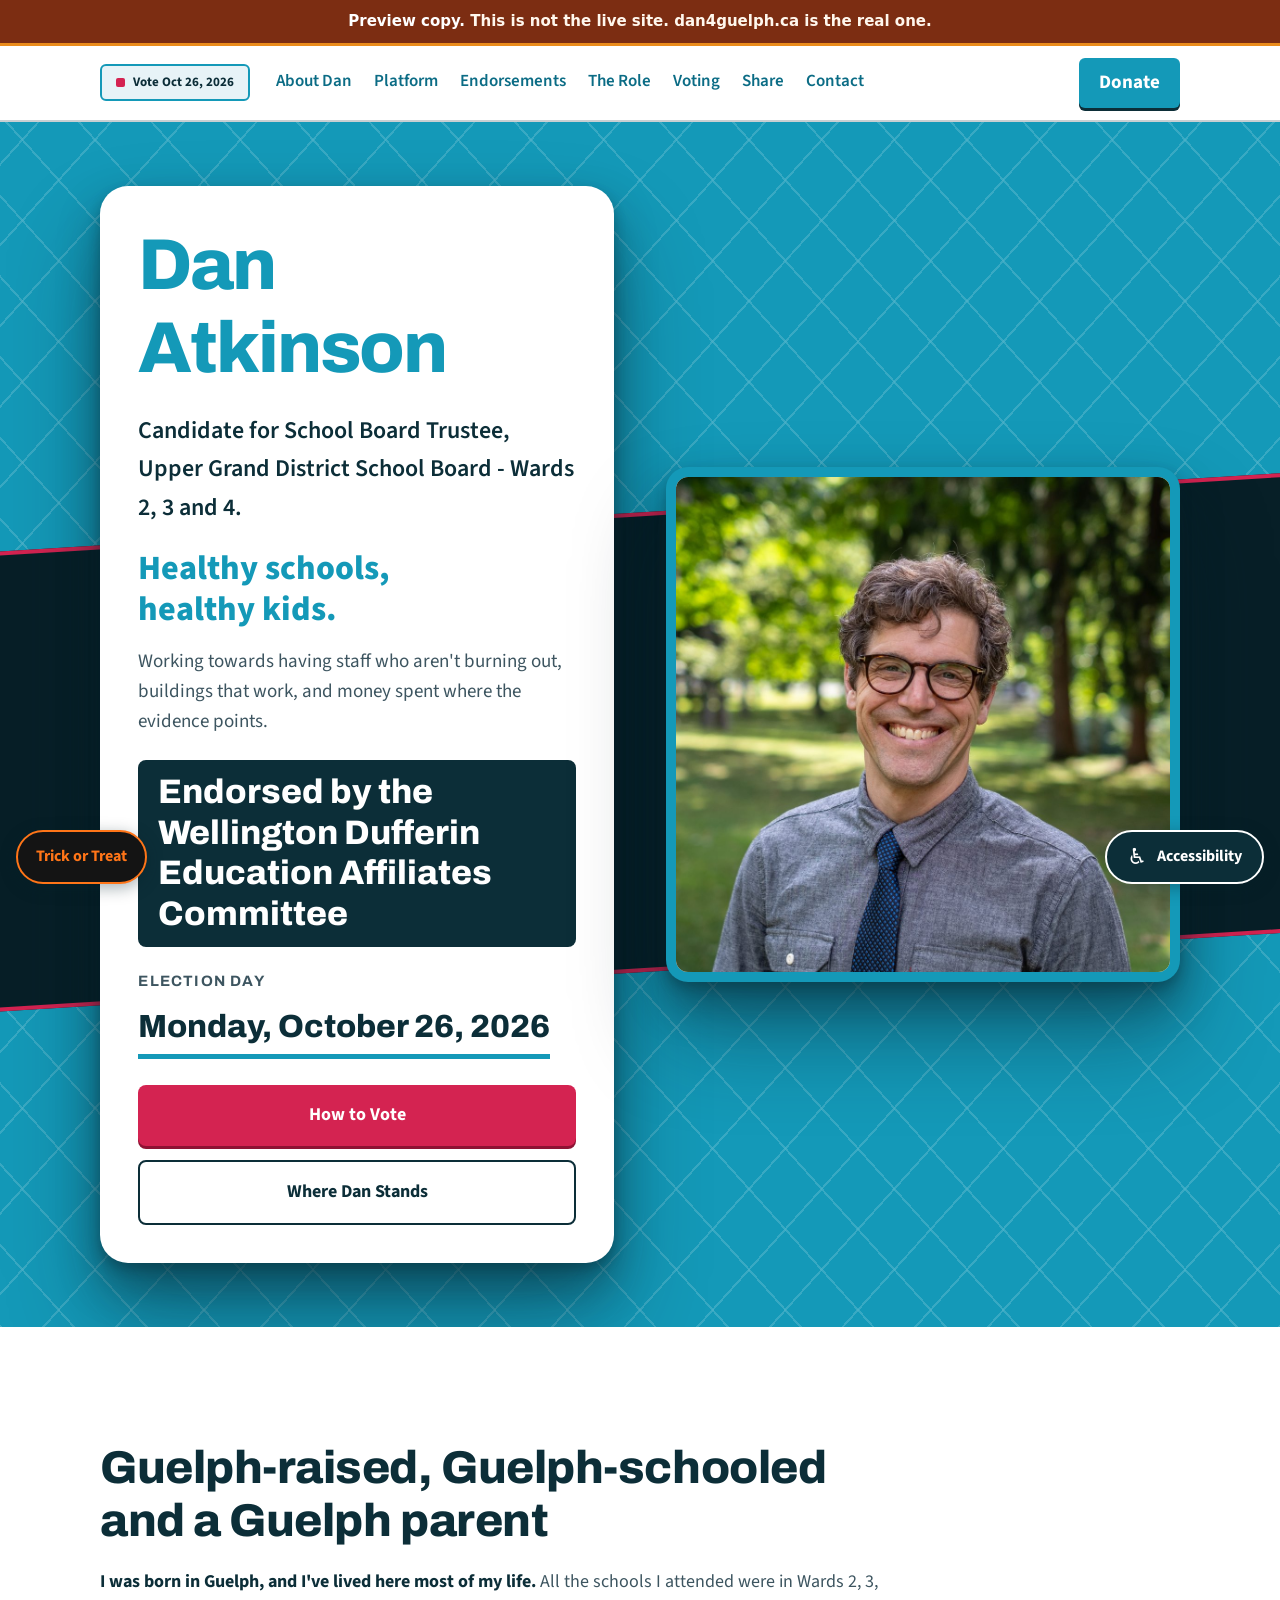
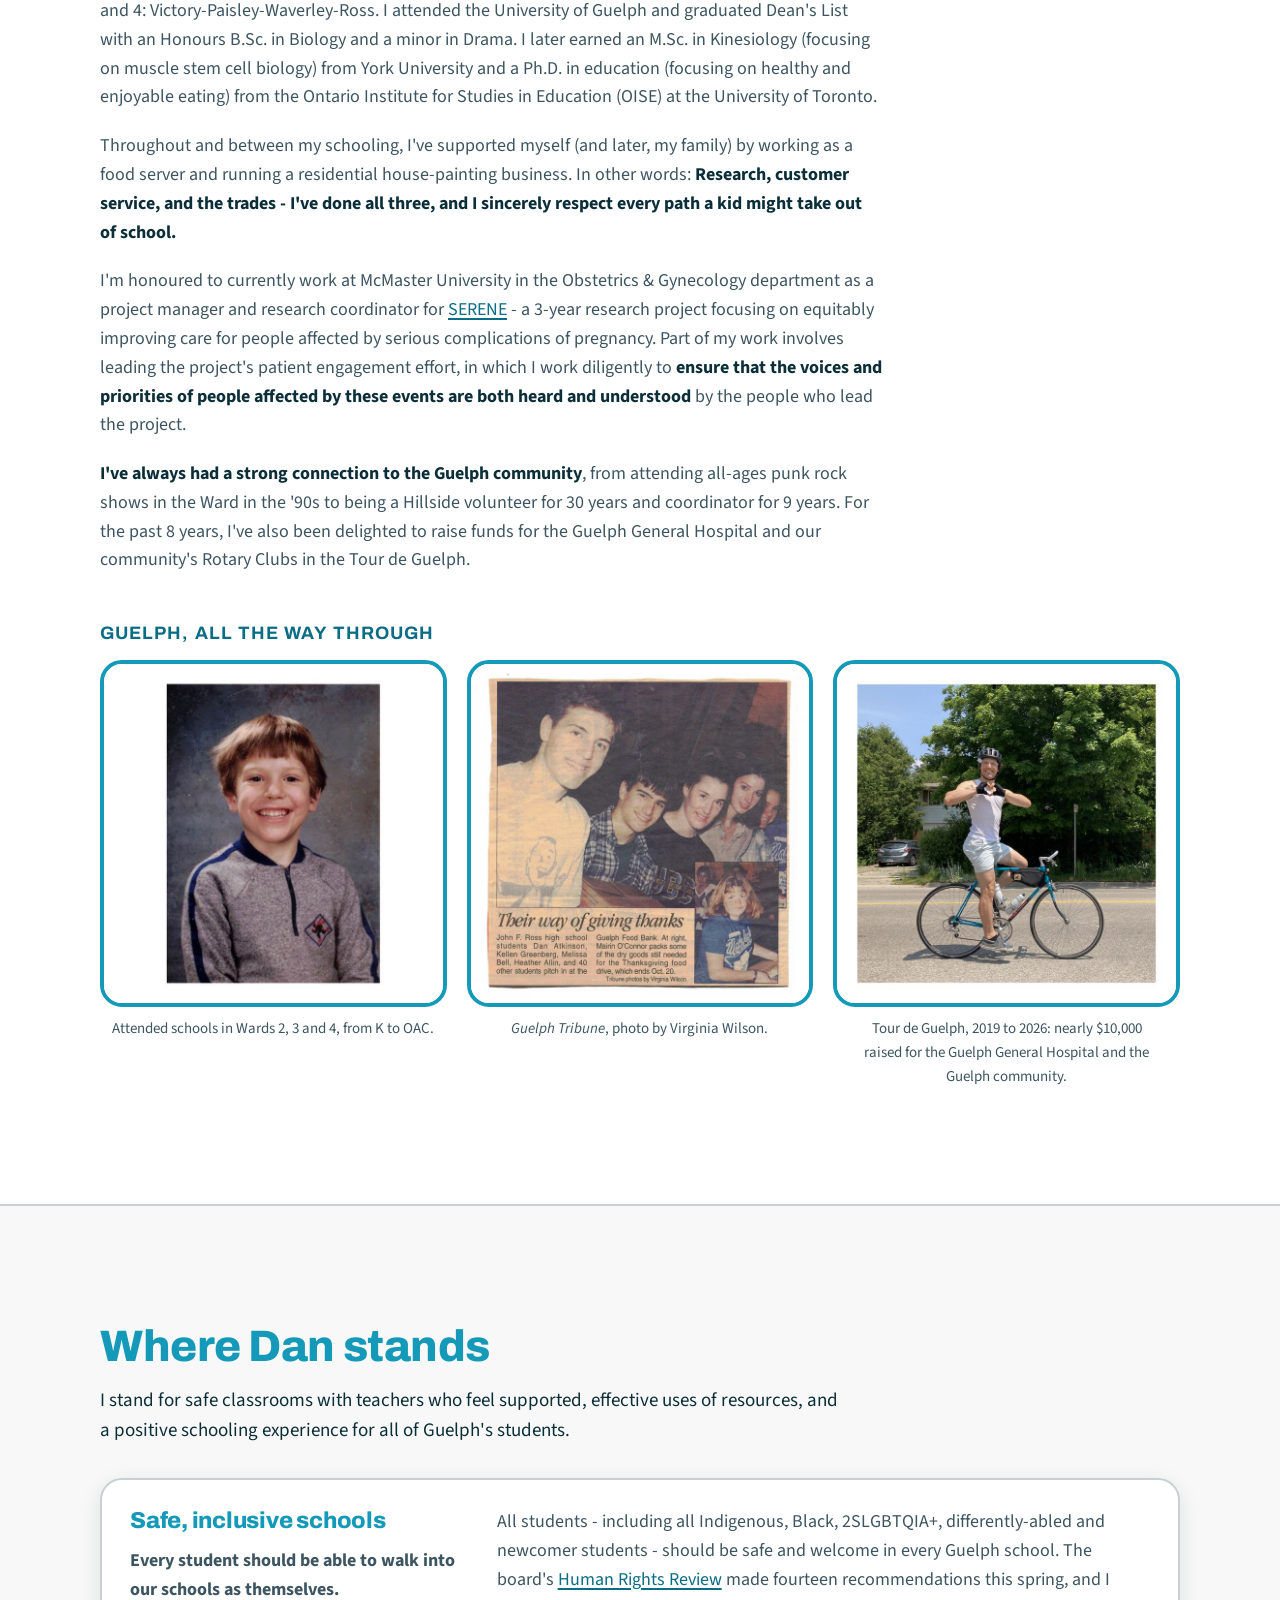
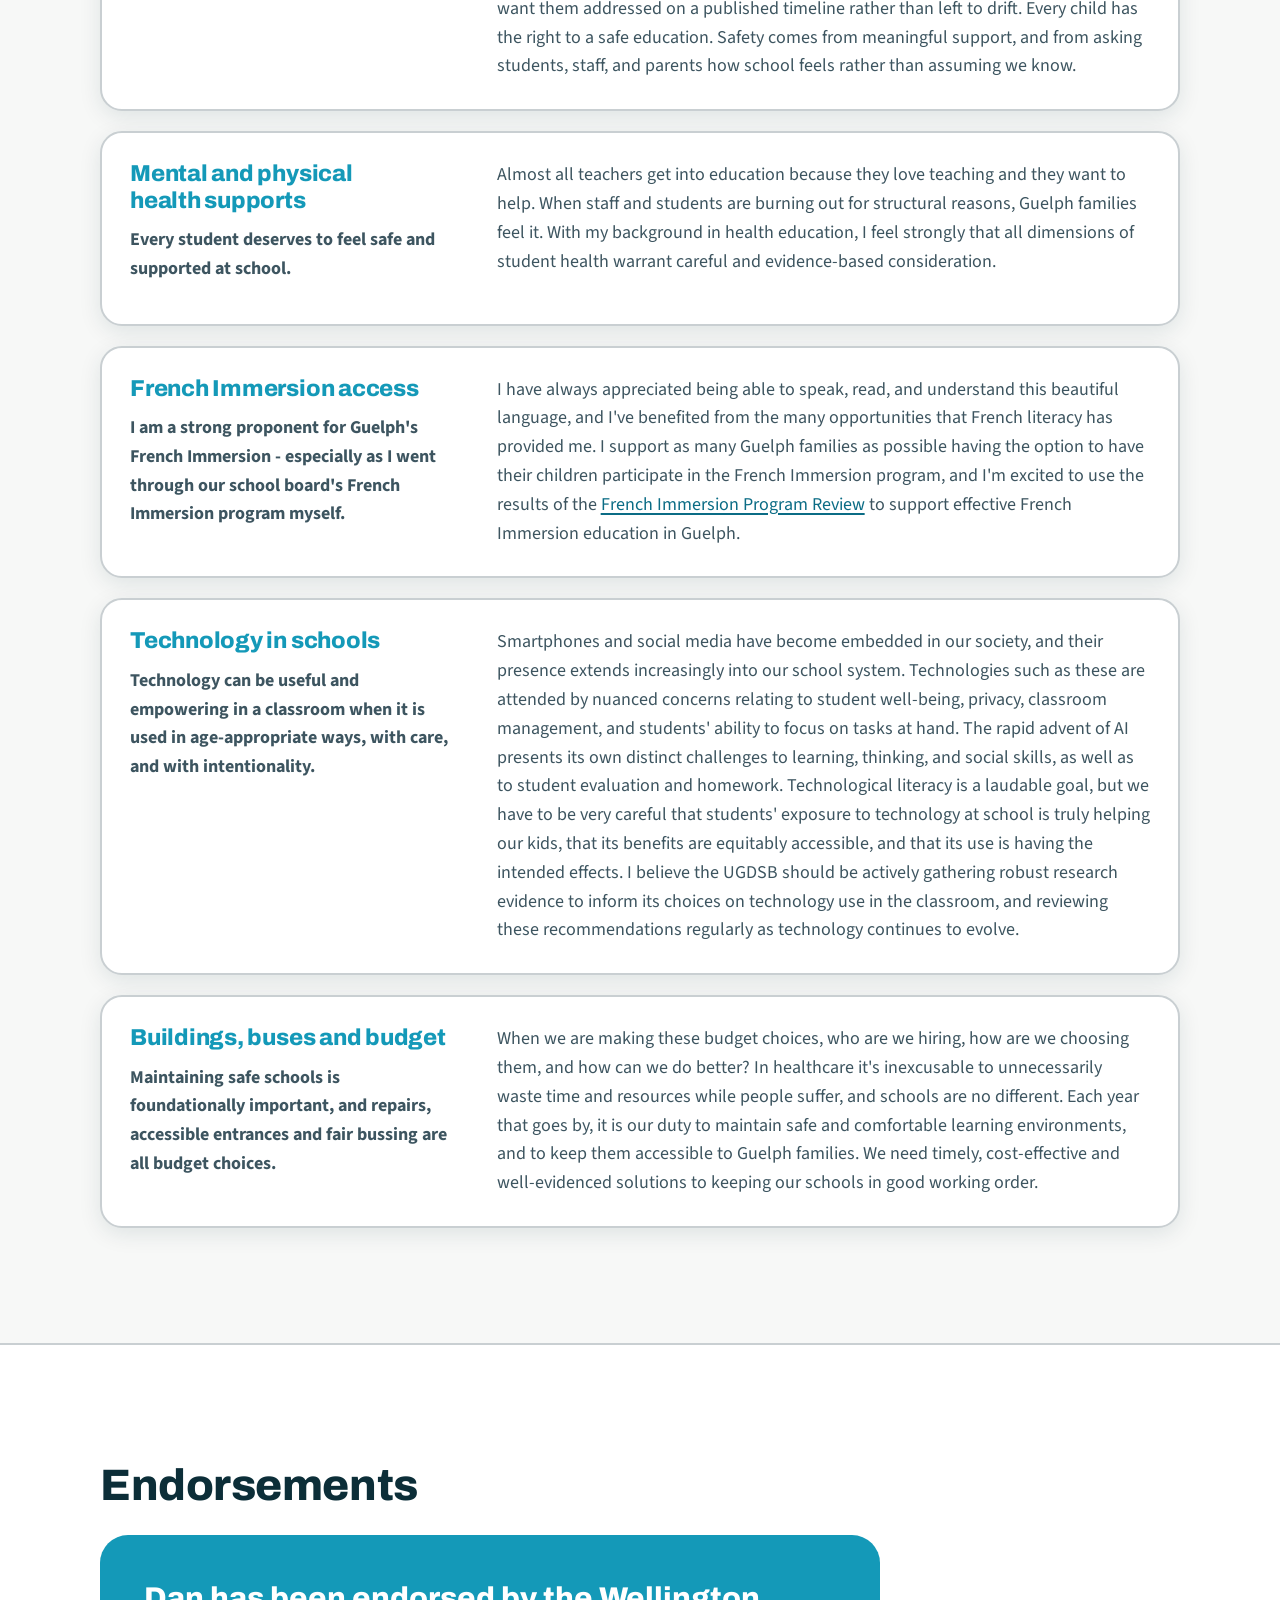
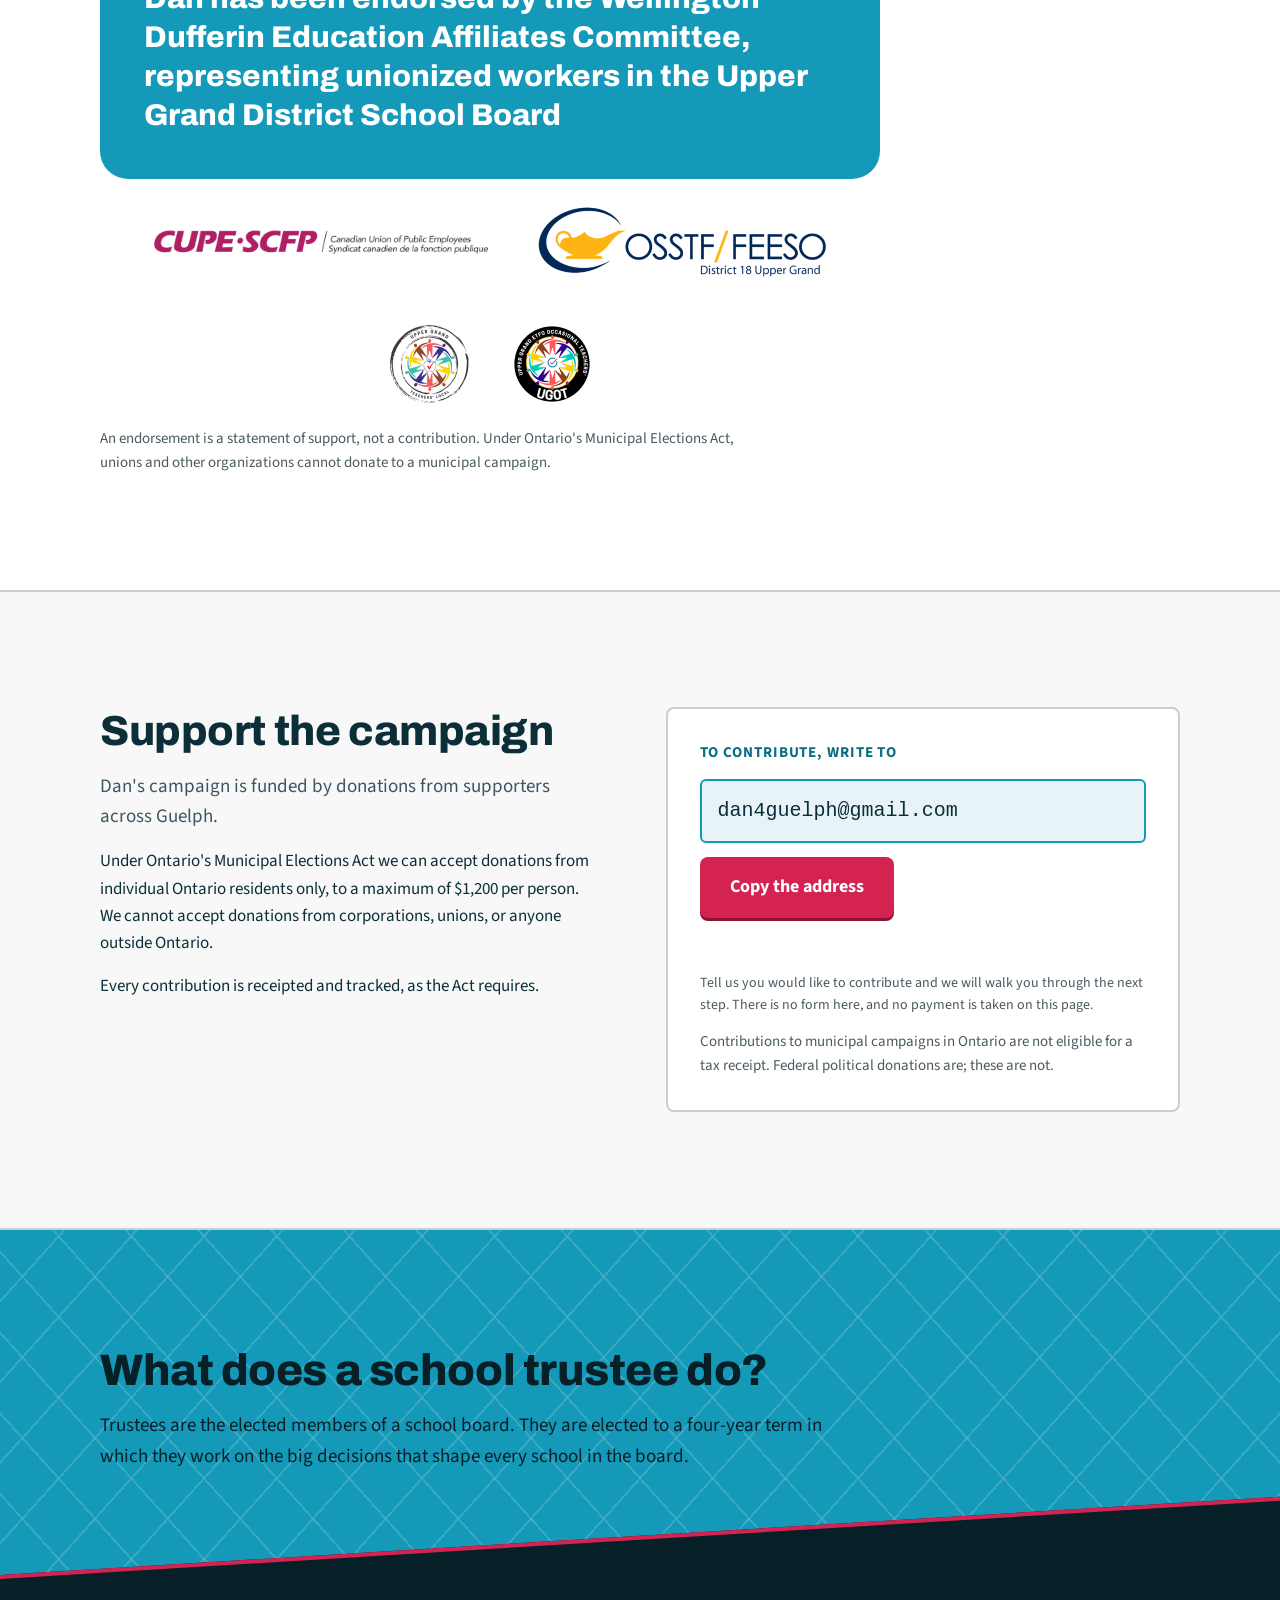
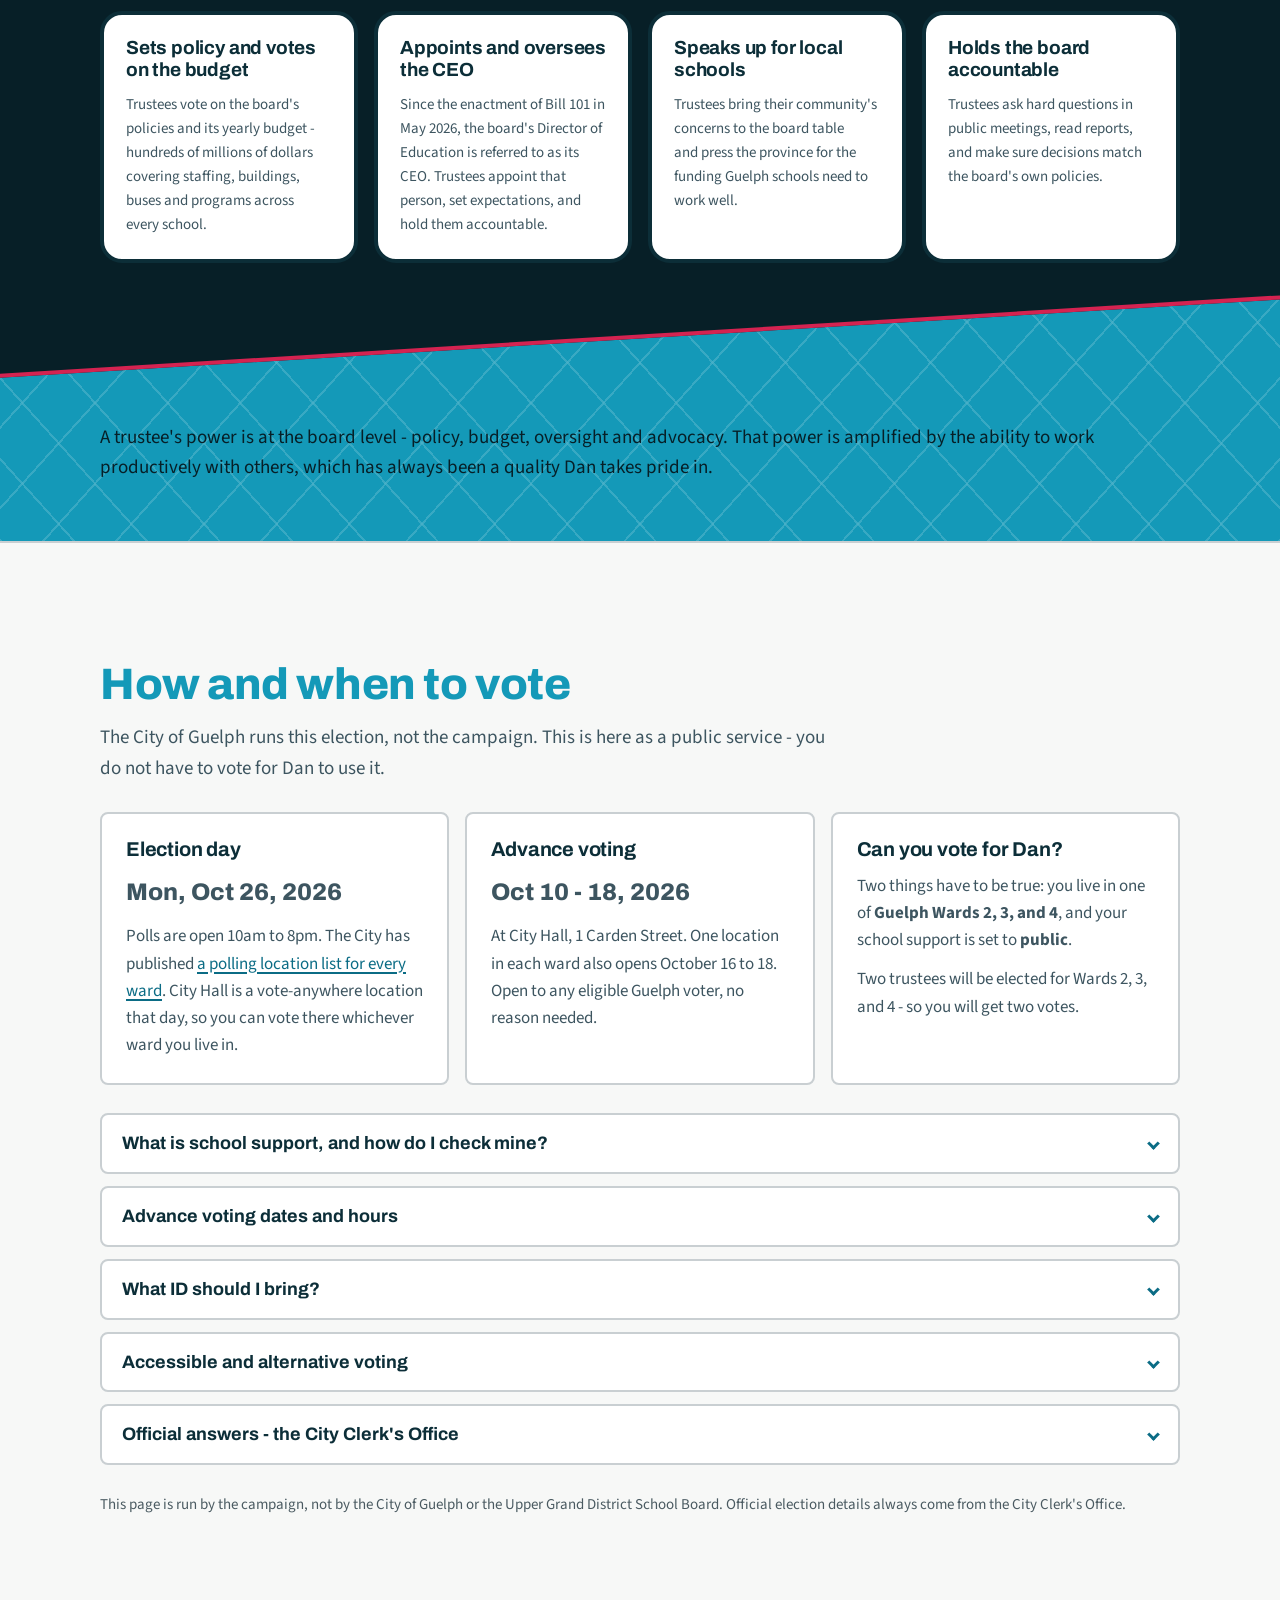
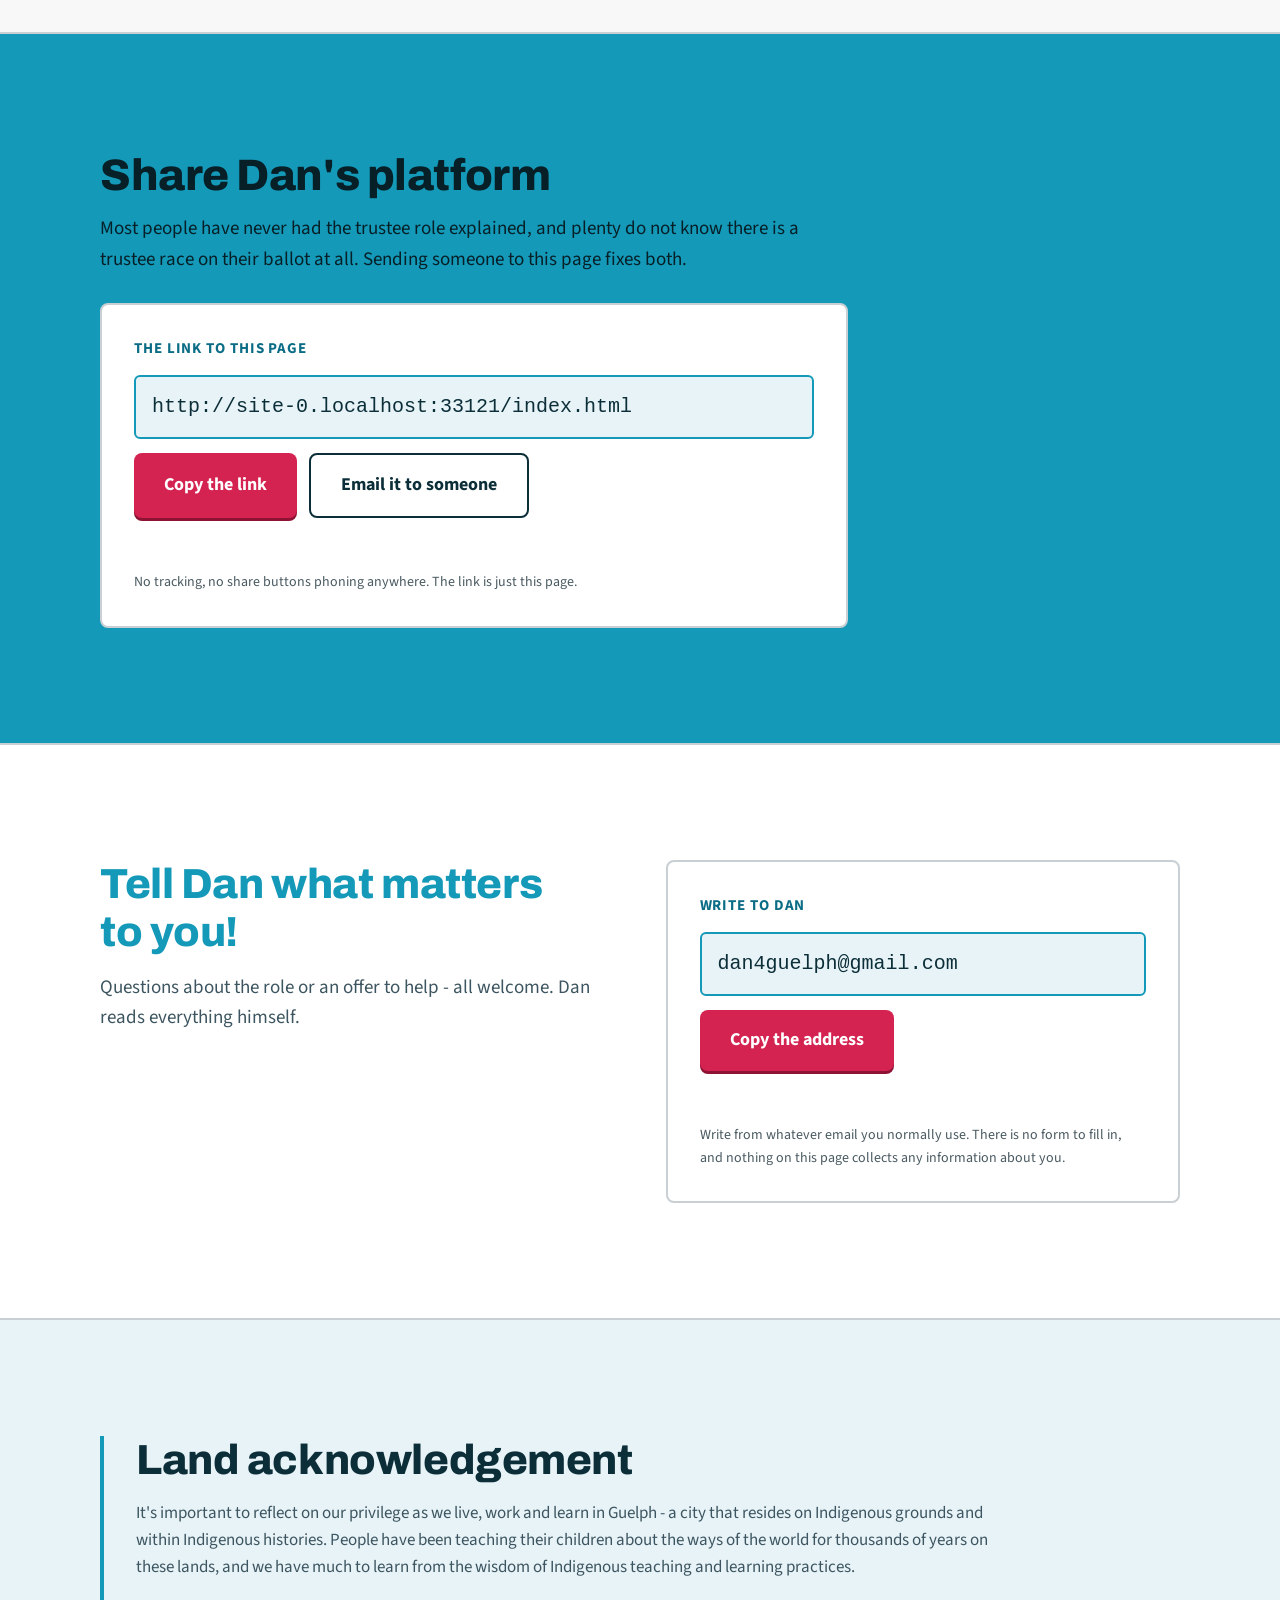
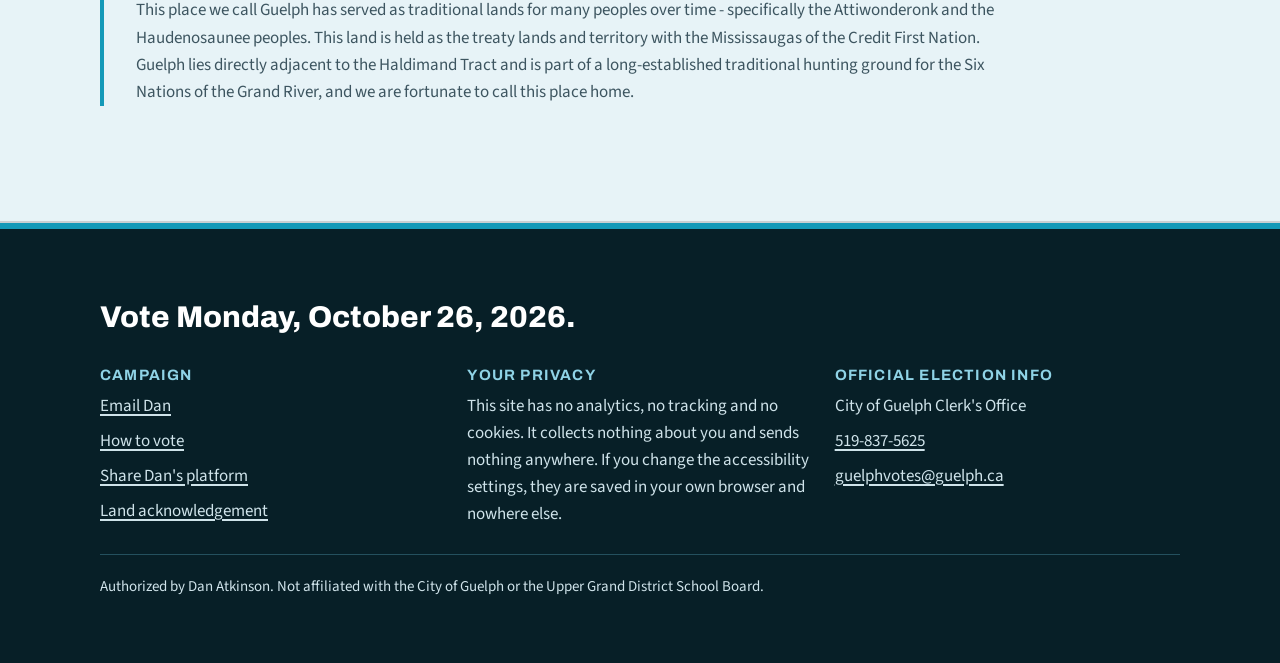
==== index.html @ 8c34c8a9 "Halloween costume gallery, and heads from the spider" ====
<!DOCTYPE html>
<html lang="en" class="no-js">
<head>
<meta charset="utf-8" />
<meta name="viewport" content="width=device-width, initial-scale=1" />
<title>Dan Atkinson - Candidate for School Board Trustee, Upper Grand District School Board, Guelph</title>
<meta name="description" content="Dan Atkinson is a candidate for school board trustee with the Upper Grand District School Board in Guelph, Ontario - Wards 2, 3 and 4. Election day is Monday, October 26, 2026." />
<meta name="theme-color" content="#0C2E38" />
<link rel="icon" href="data:image/svg+xml,%3Csvg%20xmlns='http://www.w3.org/2000/svg'%20viewBox='0%200%2032%2032'%3E%3Crect%20width='32'%20height='32'%20rx='6'%20fill='%231499B8'/%3E%3Cpath%20d='M8.5%2016.5%20L13.5%2022%20L23.5%2010'%20fill='none'%20stroke='%23FFFFFF'%20stroke-width='4.5'%20stroke-linecap='round'%20stroke-linejoin='round'/%3E%3C/svg%3E" />
<!-- Fonts are served from this site, not from Google. The two the page opens
     with are preloaded; the rest are declared in site.css. crossorigin is
     required even same-origin, because fonts are fetched in CORS mode. -->
<link rel="preload" href="fonts/source-sans-3.woff2" as="font" type="font/woff2" crossorigin="" />
<link rel="preload" href="fonts/archivo.woff2" as="font" type="font/woff2" crossorigin="" />
<link rel="stylesheet" href="assets/site.css?v=06b98395" />
<script>
  /* Apply saved accessibility settings before first paint so the page never
     flashes in the wrong mode. Mirrors the OPTIONS map in assets/site.js. */
  (function () {
    var r = document.documentElement;
    r.classList.remove('no-js');
    r.classList.add('js');
    try {
      var s = JSON.parse(localStorage.getItem('atkinson-a11y')) || {};
      var m = { contrast: ['data-contrast', 'high'], text: ['data-text', 'large'],
                dyslexic: ['data-dyslexic', 'on'], spacing: ['data-spacing', 'on'],
                focus: ['data-focus', 'enhanced'], motion: ['data-motion', 'reduced'] };
      for (var k in m) { if (s[k]) r.setAttribute(m[k][0], m[k][1]); }
      /* The seasonal skin is remembered separately: it is a preference, not
         an accessibility setting, and it must not end up in the same object
         the panel resets. */
      if (localStorage.getItem('atkinson-season') === 'halloween') {
        r.setAttribute('data-season', 'halloween');
      }
    } catch (e) {}
  })();
</script>
<style>
/* Preview only - injected by tools/build-preview.py, not in the live site. */
.preview-flag {
  background: #7C2D12; color: #FFF7ED;
  font: 600 15px/1.5 system-ui, sans-serif;
  padding: 10px 20px; text-align: center;
  border-bottom: 3px solid #EA8C1B;
}
.preview-flag strong { color: #FFFFFF; }
</style>
<meta name="robots" content="noindex,nofollow" />
</head>
<body>
<div class="preview-flag" role="note">
  <strong>Preview copy.</strong> This is not the live site. dan4guelph.ca is the real one.
</div>


<a href="#main" class="skip">Skip to main content</a>

<header class="site-header">
  <div class="header-inner">
    <p class="vote-pill">
      <span aria-hidden="true"></span>
      Vote Oct 26, 2026
    </p>
    <nav aria-label="Main" class="main-nav">
      <ul class="nav-list">
        <li><a href="#about" class="nav-link">About Dan</a></li>
        <li><a href="#platform" class="nav-link">Platform</a></li>
        <li><a href="#endorse" class="nav-link">Endorsements</a></li>
        <li><a href="#role" class="nav-link">The Role</a></li>
        <li><a href="#voter-info" class="nav-link">Voting</a></li>
        <li><a href="#share" class="nav-link">Share</a></li>
        <li><a href="#contact" class="nav-link">Contact</a></li>
      </ul>
      <a href="#donate" class="btn btn--donate nav-cta">Donate</a>
    </nav>
  </div>
</header>

<main id="main" tabindex="-1">
  <section id="top" aria-labelledby="hero-name" class="hero section--band">
    <div class="hero-inner">
      <div class="hero-panel">
      <div class="hero-copy">
        <h1 id="hero-name" class="hero-name">Dan Atkinson</h1>
        <p class="hero-role">Candidate for School Board Trustee, Upper Grand District School Board - Wards 2, 3 and 4.</p>
        <p class="hero-tag hero-tag--lead">Healthy schools, healthy kids.</p>
        <p class="hero-tag">Working towards having staff who aren't burning out, buildings that work, and money spent where the evidence points.</p>
        <a class="endorsement" href="#endorse">Endorsed by the Wellington Dufferin Education Affiliates Committee</a>
        <p class="hero-date">
          <span class="hero-date__label">Election day</span>
          <span class="hero-date__value">Monday, October 26, 2026</span>
        </p>
        <div class="hero-cta">
          <a href="#voter-info" class="btn btn--primary btn--lg">How to Vote</a>
          <a href="#platform" class="btn btn--outline btn--lg">Where Dan Stands</a>
        </div>
      </div>
      </div>
      <div class="photo-slot photo-slot--hero">
        <div aria-hidden="true" class="band"></div>
        <div class="photo-frame">
          <!-- data-season-* is the Halloween swap. The script exchanges src,
               alt and the intrinsic size when the skin goes on, and puts all
               three back when it comes off. A second <img> hidden with CSS
               would be simpler to read, but browsers fetch a display:none
               image anyway, so every reader would pay for a costume
               photograph they never see. -->
          <img src="assets/dan-atkinson.jpg" width="1600" height="1067"
               alt="Dan Atkinson, smiling, outdoors among trees."
               data-season-src="assets/dan-halloween.jpg"
               data-season-w="761" data-season-h="761"
               data-season-alt="Dan at a Halloween party in a white costume and a gold paper crown."
               class="hero-photo" />
        </div>
      </div>
    </div>
  </section>

  <section id="about" aria-labelledby="about-h" class="section section--white">
    <div class="about-inner">
      <div class="about-copy">
        <h2 id="about-h" class="about-h">Guelph-raised, Guelph-schooled and a Guelph parent</h2>
<p class="about-para"><strong>I was born in Guelph, and I've lived here most of my life.</strong> All the schools I attended were in Wards 2, 3, and 4: Victory-Paisley-Waverley-Ross. I attended the University of Guelph and graduated Dean's List with an Honours B.Sc. in Biology and a minor in Drama. I later earned an M.Sc. in Kinesiology (focusing on muscle stem cell biology) from York University and a Ph.D. in education (focusing on healthy and enjoyable eating) from the Ontario Institute for Studies in Education (OISE) at the University of Toronto.</p>
        <p class="about-para">Throughout and between my schooling, I've supported myself (and later, my family) by working as a food server and running a residential house-painting business. In other words: <strong>Research, customer service, and the trades - I've done all three, and I sincerely respect every path a kid might take out of school.</strong></p>
        <p class="about-para">I'm honoured to currently work at McMaster University in the Obstetrics &amp; Gynecology department as a project manager and research coordinator for <a href="https://www.serenestudy.ca/" target="_blank" rel="noopener noreferrer">SERENE<span class="sr-only"> (opens in a new tab)</span></a> - a 3-year research project focusing on equitably improving care for people affected by serious complications of pregnancy. Part of my work involves leading the project's patient engagement effort, in which I work diligently to <strong>ensure that the voices and priorities of people affected by these events are both heard and understood</strong> by the people who lead the project.</p>
        <p class="about-para"><strong>I've always had a strong connection to the Guelph community</strong>, from attending all-ages punk rock shows in the Ward in the '90s to being a Hillside volunteer for 30 years and coordinator for 9 years. For the past 8 years, I've also been delighted to raise funds for the Guelph General Hospital and our community's Rotary Clubs in the Tour de Guelph.</p>
      </div>

      <div class="about-strip">
        <h3 class="strip-h">Guelph, all the way through</h3>
        <ul class="photo-strip">
        <li>
          <div class="photo-frame">
            <a class="photo-zoom" href="assets/large/dan-elementary.jpg">
              <img src="assets/dan-elementary.jpg" width="700" height="700" loading="lazy" decoding="async"
                 alt="Dan Atkinson as a young boy in a school portrait, grinning, in a grey zip-neck sweater with a small crest on the chest." />
              <span class="sr-only"> (view larger)</span>
            </a>
          </div>
          <p class="photo-cap">Attended schools in Wards 2, 3 and 4, from K to OAC.</p>
        </li>
        <li>
          <div class="photo-frame">
            <a class="photo-zoom" href="assets/large/dan-highschool.jpg">
              <img src="assets/dan-highschool.jpg" width="700" height="700" loading="lazy" decoding="async"
                 alt="A Guelph Tribune clipping headlined &quot;Their way of giving thanks&quot;. A teenaged Dan Atkinson smiles at the front of a group of John F. Ross students volunteering at the Guelph Food Bank Thanksgiving drive." />
              <span class="sr-only"> (view larger)</span>
            </a>
          </div>
          <p class="photo-cap"><em>Guelph Tribune</em>, photo by Virginia Wilson.</p>
        </li>
        <li>
          <div class="photo-frame">
            <a class="photo-zoom" href="assets/large/dan-tour-de-guelph.jpg">
              <img src="assets/dan-tour-de-guelph.jpg" width="700" height="700" loading="lazy" decoding="async"
                 alt="Dan Atkinson astride his teal road bike in a helmet and cycling gloves, making a heart shape with his hands." />
              <span class="sr-only"> (view larger)</span>
            </a>
          </div>
          <p class="photo-cap">Tour de Guelph, 2019 to 2026: nearly $10,000 raised for the Guelph General Hospital and the Guelph community.</p>
        </li>
        </ul>
      </div>
    </div>
  </section>

  <section id="platform" aria-labelledby="plat-h" class="section section--page">
    <div class="platform-inner">
      <div class="section-head">
        <h2 id="plat-h" class="h2">Where Dan stands</h2>
        <p class="lede lede--ink">I stand for safe classrooms with teachers who feel supported, effective uses of resources, and a positive schooling experience for all of Guelph's students.</p>
      </div>
      <ul class="pillar-grid">
        <li class="pillar">
          <h3>Safe, inclusive schools</h3>
          <p class="pillar-lead">Every student should be able to walk into our schools as themselves.</p>
          <div class="pillar-body">
            <p>All students - including all Indigenous, Black, 2SLGBTQIA+, differently-abled and newcomer students - should be safe and welcome in every Guelph school. The board's <a href="https://www.ugdsb.ca/page/human-rights-tracker" target="_blank" rel="noopener noreferrer">Human Rights Review<span class="sr-only"> (opens in a new tab)</span></a> made fourteen recommendations this spring, and I want them addressed on a published timeline rather than left to drift. Every child has the right to a safe education. Safety comes from meaningful support, and from asking students, staff, and parents how school feels rather than assuming we know.</p>
          </div>
        </li>
        <li class="pillar">
          <h3>Mental and physical health supports</h3>
          <p class="pillar-lead">Every student deserves to feel safe and supported at school.</p>
          <div class="pillar-body">
            <p>Almost all teachers get into education because they love teaching and they want to help. When staff and students are burning out for structural reasons, Guelph families feel it. With my background in health education, I feel strongly that all dimensions of student health warrant careful and evidence-based consideration.</p>
          </div>
        </li>
        <li class="pillar">
          <h3>French Immersion access</h3>
          <p class="pillar-lead">I am a strong proponent for Guelph's French Immersion - especially as I went through our school board's French Immersion program myself.</p>
          <div class="pillar-body">
            <p>I have always appreciated being able to speak, read, and understand this beautiful language, and I've benefited from the many opportunities that French literacy has provided me. I support as many Guelph families as possible having the option to have their children participate in the French Immersion program, and I'm excited to use the results of the <a href="https://www.ugdsb.ca/page/french-immersion-program-review" target="_blank" rel="noopener noreferrer">French Immersion Program Review<span class="sr-only"> (opens in a new tab)</span></a> to support effective French Immersion education in Guelph.</p>
          </div>
        </li>
        <li class="pillar">
          <h3>Technology in schools</h3>
          <p class="pillar-lead">Technology can be useful and empowering in a classroom when it is used in age-appropriate ways, with care, and with intentionality.</p>
          <div class="pillar-body">
            <p>Smartphones and social media have become embedded in our society, and their presence extends increasingly into our school system. Technologies such as these are attended by nuanced concerns relating to student well-being, privacy, classroom management, and students' ability to focus on tasks at hand. The rapid advent of AI presents its own distinct challenges to learning, thinking, and social skills, as well as to student evaluation and homework. Technological literacy is a laudable goal, but we have to be very careful that students' exposure to technology at school is truly helping our kids, that its benefits are equitably accessible, and that its use is having the intended effects. I believe the UGDSB should be actively gathering robust research evidence to inform its choices on technology use in the classroom, and reviewing these recommendations regularly as technology continues to evolve.</p>
          </div>
        </li>
        <li class="pillar">
          <h3>Buildings, buses and budget</h3>
          <p class="pillar-lead">Maintaining safe schools is foundationally important, and repairs, accessible entrances and fair bussing are all budget choices.</p>
          <div class="pillar-body">
            <p>When we are making these budget choices, who are we hiring, how are we choosing them, and how can we do better? In healthcare it's inexcusable to unnecessarily waste time and resources while people suffer, and schools are no different. Each year that goes by, it is our duty to maintain safe and comfortable learning environments, and to keep them accessible to Guelph families. We need timely, cost-effective and well-evidenced solutions to keeping our schools in good working order.</p>
          </div>
        </li>
      </ul>
    </div>
  </section>

  <section id="endorse" aria-labelledby="endorse-h" class="section section--white">
    <div class="endorse-inner">
      <div class="section-head">
        <h2 id="endorse-h" class="h2">Endorsements</h2>
      </div>

      <p class="endorse-panel">Dan has been endorsed by the Wellington Dufferin Education Affiliates Committee, representing unionized workers in the Upper Grand District School Board</p>

      <ul class="logo-row">
        <li><img src="assets/logos/cupe.png" alt="CUPE - the Canadian Union of Public Employees" width="840" height="70" loading="lazy"></li>
        <li><img src="assets/logos/osstf-district-18.png" alt="OSSTF / FEESO District 18 Upper Grand" width="590" height="156" loading="lazy"></li>
        <li><img src="assets/logos/etfo-upper-grand-teachers.png" alt="Upper Grand Teachers' Local, ETFO" width="158" height="156" loading="lazy"></li>
        <li><img src="assets/logos/ugot.png" alt="Upper Grand ETFO Occasional Teachers, UGOT" width="156" height="156" loading="lazy"></li>
      </ul>

      <p class="fine">An endorsement is a statement of support, not a contribution. Under Ontario's Municipal Elections Act, unions and other organizations cannot donate to a municipal campaign.</p>
    </div>
  </section>

  <section id="donate" aria-labelledby="donate-h" class="section section--page">
    <div class="contact-inner">
      <div class="contact-copy">
        <h2 id="donate-h" class="h2--sm">Support the campaign</h2>
        <p class="lede">Dan's campaign is funded by donations from supporters across Guelph.</p>
        <p>Under Ontario's Municipal Elections Act we can accept donations from individual Ontario residents only, to a maximum of $1,200 per person. We cannot accept donations from corporations, unions, or anyone outside Ontario.</p>
        <p>Every contribution is receipted and tracked, as the Act requires.</p>
      </div>
      <div class="addr-card">
        <p class="addr-label" id="donate-label">To contribute, write to</p>
        <p class="addr-value" id="donate-addr">dan4guelph@gmail.com</p>
        <div class="addr-actions">
          <button type="button" class="btn btn--primary btn--lg js-only" id="donate-copy" aria-describedby="donate-label">Copy the address</button>
        </div>
        <p aria-live="polite" class="addr-status" id="donate-status"></p>
        <p class="note">Tell us you would like to contribute and we will walk you through the next step. There is no form here, and no payment is taken on this page.</p>
        <p class="fine">Contributions to municipal campaigns in Ontario are not eligible for a tax receipt. Federal political donations are; these are not.</p>
      </div>
    </div>
  </section>

  <section id="role" aria-labelledby="role-h" class="section section--band">
    <div class="role-inner">
      <div class="role-head">
        <h2 id="role-h" class="h2">What does a school trustee do?</h2>
        <p class="lede">Trustees are the elected members of a school board. They are elected to a four-year term in which they work on the big decisions that shape every school in the board.</p>
      </div>

      <div class="role-band">
        <div aria-hidden="true" class="band band--cards"></div>
        <div class="role-grid">
        <div class="role-card">
          <h3>Sets policy and votes on the budget</h3>
          <p>Trustees vote on the board's policies and its yearly budget - hundreds of millions of dollars covering staffing, buildings, buses and programs across every school.</p>
        </div>
        <div class="role-card">
          <h3>Appoints and oversees the CEO</h3>
          <p>Since the enactment of Bill 101 in May 2026, the board's Director of Education is referred to as its CEO. Trustees appoint that person, set expectations, and hold them accountable.</p>
        </div>
        <div class="role-card">
          <h3>Speaks up for local schools</h3>
          <p>Trustees bring their community's concerns to the board table and press the province for the funding Guelph schools need to work well.</p>
        </div>
        <div class="role-card">
          <h3>Holds the board accountable</h3>
          <p>Trustees ask hard questions in public meetings, read reports, and make sure decisions match the board's own policies.</p>
        </div>
        </div>
      </div>
    </div>

    <div class="myth-strip">
      <div class="myth-panel">
        <p class="lede">A trustee's power is at the board level - policy, budget, oversight and advocacy. That power is amplified by the ability to work productively with others, which has always been a quality Dan takes pride in.</p>
      </div>
    </div>
  </section>

  <!-- Endorsements section removed until real endorsements exist; organization
       logos require written permission. Restore from design-reference/ if wanted. -->
  <section id="voter-info" aria-labelledby="vote-h" class="section section--page">
    <div class="voter-inner">
      <div class="section-head">
        <h2 id="vote-h" class="h2">How and when to vote</h2>
        <p class="lede">The City of Guelph runs this election, not the campaign. This is here as a public service - you do not have to vote for Dan to use it.</p>
      </div>

      <div class="info-grid">
        <div class="info-card">
          <h3>Election day</h3>
          <p class="info-date">Mon, Oct 26, 2026</p>
          <p>Polls are open 10am to 8pm. The City has published <a href="https://guelph.ca/city-government/mayor-and-council/municipal-elections/2026-municipal-and-school-board-elections-voting-locations/" target="_blank" rel="noopener noreferrer">a polling location list for every ward<span class="sr-only"> (opens in a new tab)</span></a>. City Hall is a vote-anywhere location that day, so you can vote there whichever ward you live in.</p>
        </div>
        <div class="info-card">
          <h3>Advance voting</h3>
          <p class="info-date">Oct 10 - 18, 2026</p>
          <p>At City Hall, 1 Carden Street. One location in each ward also opens October 16 to 18. Open to any eligible Guelph voter, no reason needed.</p>
        </div>
        <div class="info-card">
          <h3>Can you vote for Dan?</h3>
          <p>Two things have to be true: you live in one of <strong>Guelph Wards 2, 3, and 4</strong>, and your school support is set to <strong>public</strong>.</p>
          <p>Two trustees will be elected for Wards 2, 3, and 4 - so you will get two votes.</p>
        </div>
      </div>

      <div class="disclosures">
        <details class="disclosure">
          <summary>What is school support, and how do I check mine?<span aria-hidden="true" class="chev"></span></summary>
          <div class="disclosure__body">
            <p>Every Guelph voter is on one of two trustee lists: the public list or the separate (Catholic) list. Which one you are on is your "school support" designation, held by MPAC. It decides which trustee candidates appear on your ballot. Dan is running for Upper Grand, the public board.</p>
            <p>If your designation is not what you expect, you may not see the trustee race you meant to vote in. School support is held by MPAC rather than by the City, and a change is not instant, so check it now rather than in October.</p>
            <p>Separately, from <strong>September 1 to October 9, 2026</strong> you can check, update or add your information on the City's voters' list, online or in person at City Hall.</p>
            <ol class="step-list">
              <li>Have your address handy - and your date of birth.</li>
              <li>Check your voters' list record with the City, online or at City Hall.</li>
              <li>Check that your school support says <strong>public</strong>. If it does not, contact MPAC to change it.</li>
            </ol>
            <a href="https://guelph.voterservices.ca/voterlist/home/2308" class="btn btn--dark" target="_blank" rel="noopener noreferrer">Check your voters' list record<span class="sr-only"> (opens in a new tab)</span></a>
            <p class="note">Goes to the City's voters' list service. You can also call the Clerk's Office on <a href="tel:+15198375625">519-837-5625</a>, or see <a href="https://guelph.ca/vote" target="_blank" rel="noopener noreferrer">guelph.ca/vote<span class="sr-only"> (opens in a new tab)</span></a>.</p>
          </div>
        </details>

        <details class="disclosure">
          <summary>Advance voting dates and hours<span aria-hidden="true" class="chev"></span></summary>
          <div class="disclosure__body">
            <p>All at City Hall, 1 Carden Street, unless noted.</p>
            <ul class="vote-dates">
              <li><strong>October 10 and 11</strong> - 10am to 6pm</li>
              <li><strong>October 12 to 15</strong> - 10am to 7pm</li>
              <li><strong>October 16</strong> - 10am to 7pm, at City Hall and one location in each ward</li>
              <li><strong>October 17</strong> - 10am to 6pm, at City Hall and one location in each ward</li>
              <li><strong>October 18</strong> - 10am to 6pm, at City Hall and one location in each ward</li>
            </ul>
            <p class="note">Ward locations are published by the City. See <a href="https://guelph.ca/city-government/mayor-and-council/municipal-elections/2026-municipal-and-school-board-elections-voting-locations/" target="_blank" rel="noopener noreferrer">the City's voting locations page<span class="sr-only"> (opens in a new tab)</span></a>.</p>
          </div>
        </details>

        <details class="disclosure">
          <summary>What ID should I bring?<span aria-hidden="true" class="chev"></span></summary>
          <div class="disclosure__body">
            <p>Bring identification showing your name and your qualifying Guelph address.</p>
            <p>If you received a Voter Information Card, bring it with you. Your card includes information about your Ward and voting locations. A Voter Information Card is not required to vote and does not qualify as a valid piece of ID - but bringing it with you can speed up the voting process.</p>
            <p>If you did not receive a Voter Information Card, you can still vote as long as you bring acceptable identification.</p>
            <p>Eligible voters can use the <a href="https://guelph.voterservices.ca/voterlist/home/2308" target="_blank" rel="noopener noreferrer">online Voters List<span class="sr-only"> (opens in a new tab)</span></a> to confirm whether they are on the voters' list for the 2026 Municipal and School Board Election.</p>
            <p>All voters must provide identification showing both their name and address before receiving a ballot.</p>
            <p>Documents that meet the requirements include:</p>
            <ul class="step-list">
              <li>An Ontario driver's licence or Ontario Photo Card.</li>
              <li>Any other piece of identification showing your name and address.</li>
              <li>Any document from the Government of Canada, the Government of Ontario, a municipality in Ontario, or an agency of one of those, showing your name and address.</li>
              <li>Any document from a Band Council in Ontario established under the Indian Act (Canada).</li>
              <li>An income tax assessment notice.</li>
              <li>A piece of mail with your name and address on it - a utility bill, a pay stub or a letter from your bank, among others.</li>
            </ul>
            <p>Please note: An Ontario Health Card is accepted as identification only if the voter's address is visible on the card.</p>
            <p class="note">The list above is not exhaustive. If you're unsure, you can confirm that a certain piece of ID is sufficient by visiting <a href="https://guelph.ca/vote" target="_blank" rel="noopener noreferrer">guelph.ca/vote<span class="sr-only"> (opens in a new tab)</span></a> or calling <a href="tel:+15198375625">519-837-5625</a>.</p>
          </div>
        </details>

        <details class="disclosure">
          <summary>Accessible and alternative voting<span aria-hidden="true" class="chev"></span></summary>
          <div class="disclosure__body">
            <p>Accessible voting devices, accommodation options and assistance services are available at <strong>every advance voting location</strong>. On election day each ward has one location with accessible voting devices, and the City marks those with an asterisk on its locations page.</p>
            <ul class="step-list">
              <li><strong>Ballot marking devices</strong> - a Ballot Marking Device (BMD), an Audio Tactile Interface (ATI) handheld touch pad, and a sip-and-puff device.</li>
              <li><strong>Help marking your ballot</strong> - from an election official, or from a support person, caregiver, friend or family member of your own choosing. Service animals are welcome, and sign language interpretation services are available.</li>
              <li><strong>A scent-free, fully masked room at City Hall</strong> - open October 16 to 18 and on October 26.</li>
            </ul>
            <a href="https://guelph.ca/city-government/mayor-and-council/municipal-elections/2026-municipal-and-school-board-elections-voting-locations/" class="btn btn--dark" target="_blank" rel="noopener noreferrer">Voting locations and accessibility<span class="sr-only"> (opens in a new tab)</span></a>
            <p class="note">Goes to the City's page, which lists every location and marks the accessible ones. The City's 2026 Municipal Election Accessibility Plan is linked from there too. For anything it does not cover, the Clerk's Office is on <a href="tel:+15198375625">519-837-5625</a> or <a href="mailto:guelphvotes@guelph.ca">guelphvotes@guelph.ca</a>.</p>
          </div>
        </details>

        <details class="disclosure">
          <summary>Official answers - the City Clerk's Office<span aria-hidden="true" class="chev"></span></summary>
          <div class="disclosure__body">
            <p>Your ward decides your polling place. Your school support designation decides which trustee race is on your ballot. The Clerk's Office can confirm both, and is the right place for any official question about voting.</p>
            <p class="contact-lines"><a href="tel:+15198375625">519-837-5625</a><a href="mailto:guelphvotes@guelph.ca">guelphvotes@guelph.ca</a><a href="https://guelph.ca/vote" target="_blank" rel="noopener noreferrer">guelph.ca/vote<span class="sr-only"> (opens in a new tab)</span></a></p>
          </div>
        </details>
      </div>

      <p class="fine">This page is run by the campaign, not by the City of Guelph or the Upper Grand District School Board. Official election details always come from the City Clerk's Office.</p>
    </div>
  </section>

  <section id="share" aria-labelledby="share-h" class="section section--cyan">
    <div class="share-inner">
      <div class="section-head">
        <h2 id="share-h" class="h2">Share Dan's platform</h2>
        <p class="lede">Most people have never had the trustee role explained, and plenty do not know there is a trustee race on their ballot at all. Sending someone to this page fixes both.</p>
      </div>
      <div class="addr-card">
        <p class="addr-label" id="share-label">The link to this page</p>
        <p class="addr-value"><span id="share-url">https://dan4guelph.ca</span></p>
        <div class="addr-actions">
          <button type="button" class="btn btn--primary btn--lg js-only" id="share-copy" aria-describedby="share-label">Copy the link</button>
          <button type="button" class="btn btn--outline btn--lg js-only" id="share-native" hidden>Share it</button>
          <a href="mailto:?subject=Dan%20Atkinson%20for%20school%20board%20trustee&amp;body=There%27s%20a%20trustee%20race%20on%20the%20ballot%20this%20October.%20Here%20is%20where%20Dan%20Atkinson%20stands%3A%0A%0A" class="btn btn--outline btn--lg" id="share-mail">Email it to someone</a>
        </div>
        <p aria-live="polite" class="addr-status" id="share-status"></p>
        <p class="note">No tracking, no share buttons phoning anywhere. The link is just this page.</p>
      </div>
    </div>
  </section>

  <section id="contact" aria-labelledby="contact-h" class="section section--white">
    <div class="contact-inner">
      <div class="contact-copy">
        <h2 id="contact-h" class="h2--sm">Tell Dan what matters to you!</h2>
        <p class="lede">Questions about the role or an offer to help - all welcome. Dan reads everything himself.</p>
      </div>
      <div class="addr-card">
        <p class="addr-label" id="contact-label">Write to Dan</p>
        <p class="addr-value" id="contact-addr">dan4guelph@gmail.com</p>
        <div class="addr-actions">
          <button type="button" class="btn btn--primary btn--lg js-only" id="contact-copy" aria-describedby="contact-label">Copy the address</button>
        </div>
        <p aria-live="polite" class="addr-status" id="contact-status"></p>
        <p class="note">Write from whatever email you normally use. There is no form to fill in, and nothing on this page collects any information about you.</p>
      </div>
    </div>
  </section>
  <!-- Verbatim, as supplied by the campaign. This is agreed wording, not copy
       to edit for voice - do not paraphrase, shorten or "tighten" it. -->
  <section id="land" aria-labelledby="land-h" class="section section--pale">
    <div class="land-inner">
      <div class="land-body">
      <h2 id="land-h" class="h2--sm">Land acknowledgement</h2>
      <p class="land-para">It's important to reflect on our privilege as we live, work and learn in Guelph - a city that resides on Indigenous grounds and within Indigenous histories. People have been teaching their children about the ways of the world for thousands of years on these lands, and we have much to learn from the wisdom of Indigenous teaching and learning practices.</p>
      <p class="land-para">This place we call Guelph has served as traditional lands for many peoples over time - specifically the Attiwonderonk and the Haudenosaunee peoples. This land is held as the treaty lands and territory with the Mississaugas of the Credit First Nation. Guelph lies directly adjacent to the Haldimand Tract and is part of a long-established traditional hunting ground for the Six Nations of the Grand River, and we are fortunate to call this place home.</p>
      </div>
    </div>
  </section>

</main>

<footer class="site-footer">
  <div class="footer-inner">
    <p class="footer-headline">Vote Monday, October 26, 2026.</p>
    <div class="footer-cols">
      <div class="footer-col">
        <h2 class="footer-h">Campaign</h2>
        <a href="#contact">Email Dan</a>
        <a href="#voter-info">How to vote</a>
        <a href="#share">Share Dan's platform</a>
        <a href="#land">Land acknowledgement</a>
      </div>
      <div class="footer-col">
        <h2 class="footer-h">Your privacy</h2>
        <p>This site has no analytics, no tracking and no cookies. It collects nothing about you and sends nothing anywhere. If you change the accessibility settings, they are saved in your own browser and nowhere else.</p>
      </div>
      <div class="footer-col">
        <h2 class="footer-h">Official election info</h2>
        <p>City of Guelph Clerk's Office</p>
        <a href="tel:+15198375625">519-837-5625</a>
        <a href="mailto:guelphvotes@guelph.ca">guelphvotes@guelph.ca</a>
      </div>
    </div>
    <p class="footer-legal">Authorized by Dan Atkinson. Not affiliated with the City of Guelph or the Upper Grand District School Board.</p>
  </div>
</footer>

<!-- Accessibility options. Hidden without JS, since the controls would do nothing. -->
<div class="a11y">
  <button type="button" class="a11y__fab" id="a11y-fab" aria-expanded="false" aria-controls="a11y-panel">
    <span class="a11y__fab-icon" aria-hidden="true">&#9855;</span>
    <span class="a11y__fab-text">Accessibility</span>
  </button>

  <div class="a11y__backdrop" id="a11y-backdrop" hidden></div>

  <div class="a11y__panel" id="a11y-panel" role="dialog" aria-modal="true" aria-labelledby="a11y-title" hidden>
    <div class="a11y__head">
      <h2 id="a11y-title">Accessibility options</h2>
      <p>Change how this page looks and behaves.</p>
      <button type="button" class="a11y__close" id="a11y-close" aria-label="Close accessibility options">&#10005;</button>
    </div>

    <div class="a11y__body">
      <fieldset class="a11y__group">
        <legend>Display</legend>
        <div class="a11y__opt">
          <input type="checkbox" class="a11y__cb" id="opt-contrast" data-a11y="contrast" />
          <label for="opt-contrast">
            <span class="a11y__opt-name">High contrast</span>
            <span class="a11y__opt-desc">Stronger colours and heavier borders for easier reading.</span>
          </label>
        </div>
        <div class="a11y__opt">
          <input type="checkbox" class="a11y__cb" id="opt-text" data-a11y="text" />
          <label for="opt-text">
            <span class="a11y__opt-name">Larger text</span>
            <span class="a11y__opt-desc">Increases text size across the page without changing the layout.</span>
          </label>
        </div>
        <div class="a11y__opt">
          <input type="checkbox" class="a11y__cb" id="opt-dyslexic" data-a11y="dyslexic" />
          <label for="opt-dyslexic">
            <span class="a11y__opt-name">Dyslexia-friendly font</span>
            <span class="a11y__opt-desc">Switches to OpenDyslexic, which some readers find easier to follow.</span>
          </label>
        </div>
        <div class="a11y__opt">
          <input type="checkbox" class="a11y__cb" id="opt-spacing" data-a11y="spacing" />
          <label for="opt-spacing">
            <span class="a11y__opt-name">More space between letters and lines</span>
            <span class="a11y__opt-desc">Opens up the text, which helps many readers whether or not they use the font above.</span>
          </label>
        </div>
      </fieldset>

      <fieldset class="a11y__group">
        <legend>Navigation</legend>
        <div class="a11y__opt">
          <input type="checkbox" class="a11y__cb" id="opt-focus" data-a11y="focus" />
          <label for="opt-focus">
            <span class="a11y__opt-name">Stronger focus outlines</span>
            <span class="a11y__opt-desc">Shows a thick outline on whatever you have selected, with the mouse as well as the keyboard.</span>
          </label>
        </div>
      </fieldset>

      <fieldset class="a11y__group">
        <legend>Motion</legend>
        <div class="a11y__opt">
          <input type="checkbox" class="a11y__cb" id="opt-motion" data-a11y="motion" />
          <label for="opt-motion">
            <span class="a11y__opt-name">Reduce motion</span>
            <span class="a11y__opt-desc">Turns off smooth scrolling and transitions. Follows your device setting to begin with.</span>
          </label>
        </div>
      </fieldset>
    </div>

    <div class="a11y__foot">
      <button type="button" class="btn btn--outline" id="a11y-reset">Reset all</button>
      <button type="button" class="btn btn--primary" id="a11y-done">Done</button>
    </div>
    <p class="a11y__note">Settings save automatically and stay on this device between visits. Nothing is sent to the campaign.</p>
  </div>
</div>

<dialog id="lightbox" class="lightbox" aria-labelledby="lightbox-cap">
  <div class="lightbox__inner">
    <img id="lightbox-img" class="lightbox__img" src="" alt="" />
    <p id="lightbox-cap" class="lightbox__cap"></p>
    <button type="button" class="btn btn--outline lightbox__close" id="lightbox-close">Close</button>
  </div>
</dialog>

<script src="assets/site.js?v=6e9312b5"></script>
</body>
</html>
---- assets/site.css ----
/* ============================================================================
   Dan Atkinson — trustee campaign site
   Steel & Cyan. Extracted from the inline styles in design-reference/index.html;
   the rendered result is intended to be identical.

   Font sizes are rem so the "Larger text" accessibility option can scale them
   from the root. Spacing stays in px on purpose — larger text should grow the
   text, not blow the whitespace apart.
   ========================================================================= */

/* --- Tokens -------------------------------------------------------------- */
:root {
  --ink:        #0C2E38;  /* body text, dark sections, outline buttons        */
  --ink-deep:   #071F27;  /* footer, the drafting band                        */
  --cyan:       #1499B8;  /* borders, accents, icon tiles, footer top rule    */
  --teal:       #0B6C85;  /* links, headings on light grounds                 */
  /* --cyan darkened until white reaches 4.97:1, so it carries white text at
     any size where --cyan only manages it as large text. It was the Donate
     button's ground from 16 to 20 Oct 2026; the campaign then asked for the
     button to be the brand cyan, so the button grew its text instead and
     this is now used by nothing on the page as shipped.
     **It is kept on purpose.** It is the answer any time white text is
     wanted on something cyan at body size, where --cyan itself only manages
     it as large text, and the seasonal palette in the working copy
     redefines it for exactly that job. Do not use it as a heading colour -
     --cyan is the one that pairs with dark text. */
  --cyan-deep:  #107A93;
  --pale:       #E7F3F7;  /* tinted panels, icon tile fills, hero gradient    */
  --light-cyan: #8FD3E6;  /* footer column headings                           */
  --soft-cyan:  #CFE3EA;  /* body copy on dark                                */
  /* The campaign's red, rgb(212 35 81). Brighter than what it replaced, and
     still 5.05:1 against white, so white button text clears AA. The two
     darker shades are derived from it: -hi for hover states that must hold
     4.5:1 on pale grounds, -sh for the button's hard shadow and error text. */
  --crimson:    #D42351;  /* primary CTA, required markers, the About band     */
  --crimson-hi: #B81C44;  /* CTA hover, link hover on light grounds           */
  --crimson-sh: #8E1233;  /* 3px hard shadow under crimson buttons, error text */
  --page:       #F7F8F7;  /* page + alternating section background           */
  --white:      #FFFFFF;  /* literal white: text and knobs on dark grounds     */
  /* Grounds are separate tokens from the text colours they happen to match
     today, because a theme can invert one without the other. --surface is
     every panel and card that reads as "white paper"; --ink-ground and
     --teal-ground are the dark fills that carry white text. In the default
     palette each is identical to the text token it shadows; in the Halloween
     palette --surface goes dark while --white stays white, and --ink goes
     near-white while --ink-ground stays dark. Use the -ground tokens for
     backgrounds and the plain ones for text. */
  --surface:    #FFFFFF;
  --ink-ground: #0C2E38;
  --teal-ground:#0B6C85;
  --hairline:   #C9CFD2;
  --muted:      #3D5560;  /* secondary copy                                   */
  --muted-2:    #4A5A61;  /* captions, fine print                             */
  --error-bg:   #FBEDEF;

  --r-card: 8px;
  /* Photo frames are rounded squares, not rectangles: the campaign's call.
     The inner radius is the outer one minus the 10px mat, so the picture's
     corners stay concentric with the frame's. */
  --r-photo: 22px;          /* cards, panels, sections, primary CTAs            */
  --r-ctl:  6px;          /* form controls, inline buttons, small tiles       */
  --bw:     2px;

  --shadow-card: 0 6px 22px rgba(12, 46, 56, 0.10);
  --shadow-lift: 0 10px 28px rgba(12, 46, 56, 0.20);
  /* Photographs get a real drop shadow: a tight contact shadow plus a wide
     soft one, so they lift off the page instead of sitting flat on it. An
     earlier version put a hard cyan bar under the frame; it read as a stray
     rule, because the mat and the keyline separated it from the picture. */
  --shadow-photo:
    0 6px 12px rgba(7, 31, 39, 0.28),
    0 22px 40px rgba(7, 31, 39, 0.38),
    0 54px 90px rgba(7, 31, 39, 0.40);
  --shadow-cta:  0 3px 0 var(--crimson-sh);

  --wrap: 1120px;
  --pad-y: clamp(64px, 9vw, 124px);
  --pad-x: 20px;

  /* Measured header height plus 22px of clearance. With scripting on,
     site.js overwrites this with the header's real height, which is the only
     way to get it right in every accessibility mode; these values are the
     no-JS fallback and are measured in the default mode. */
  --anchor-offset: 208px;   /* header 186px: pill row, scrolling nav, CTA row */

  --r-panel: 28px;
  /* One weight for the band's red edges and the keyline round every
     photograph, so the two read as the same line. */
  --edge: 4px;

  --font-head: Archivo, "Helvetica Neue", Helvetica, sans-serif;
  --font-body: "Source Sans 3", "Segoe UI", system-ui, sans-serif;

  --track: 0em;   /* letter-spacing added by the text-spacing option */
  --word:  0em;
  --leading: 1.6;
}
/* Three values, because the header is three heights in the default mode: the
   pill, the scrolling nav and the Donate button each get a row below 860px
   (186px), then the nav and the button join the pill row but still wrap to
   two lines until 925px (122px), then all three fit on one (73px). The upper
   breakpoint is set at 1024 rather than 920 so a browser that wraps a little
   later still clears; an offset larger than the header only adds gap. Order
   matters - a media query adds no specificity, so the wider one has to come
   second. Re-measure the header before changing any of them. */
@media (min-width: 860px)  { :root { --anchor-offset: 144px; } }
@media (min-width: 1024px) { :root { --anchor-offset: 95px; } }

/* --- Accessibility options ----------------------------------------------- */
/* Set as data-attributes on <html> by the panel, and re-applied from
   localStorage by a small inline script in <head> before first paint. */

html[data-text="large"]  { font-size: 118.75%; }  /* 17px body -> ~20px */
html[data-text="xlarge"] { font-size: 137.5%;  }  /* 17px body -> ~23px */

html[data-dyslexic="on"] {
  --font-head: "OpenDyslexic", var(--font-body);
  --font-body: "OpenDyslexic", "Comic Sans MS", "Source Sans 3", sans-serif;
}

html[data-spacing="on"] {
  --track: 0.12em;
  --word: 0.16em;
  --leading: 1.9;
}
html[data-spacing="on"] p,
html[data-spacing="on"] li,
html[data-spacing="on"] label,
html[data-spacing="on"] summary { margin-bottom: 0.35em; }

/* High contrast: push every token to the strongest legible pairing.
   Backgrounds flatten to pure white or pure black, hairlines go solid. */
html[data-contrast="high"] {
  --ink: #000000;
  --ink-ground: #000000;
  --ink-deep: #000000;
  --surface: #FFFFFF;
  --teal-ground: #00404F;
  --muted: #000000;
  --muted-2: #000000;
  --teal: #00404F;
  --cyan: #00404F;
  --cyan-deep: #00404F;
  --pale: #FFFFFF;
  --page: #FFFFFF;
  --hairline: #000000;
  --crimson: #8A0016;
  --crimson-hi: #5E000F;
  --crimson-sh: #000000;
  --soft-cyan: #FFFFFF;
  --light-cyan: #FFFFFF;
  --bw: 3px;
}
html[data-contrast="high"] .section--dark,
html[data-contrast="high"] .site-footer { background: #000000 !important; }
html[data-contrast="high"] a { text-decoration-thickness: 3px; }

/* Enhanced focus: show the ring for mouse users too, and thicken it. */
html[data-focus="enhanced"] :focus {
  outline: 4px solid #FFFFFF !important;
  outline-offset: 3px !important;
  box-shadow: 0 0 0 8px var(--ink-ground), 0 0 0 11px #FFD400 !important;
  border-radius: 4px;
}

html[data-motion="reduced"] * {
  animation-duration: 0.001ms !important;
  transition-duration: 0.001ms !important;
  scroll-behavior: auto !important;
}
html[data-motion="reduced"] { scroll-behavior: auto !important; }

/* Self-hosted, not loaded from Google. Fetching them from fonts.gstatic.com
   sent every visitor's IP address to Google on every page load, which is the
   one thing left that contradicted "this page sends nothing anywhere". The
   bytes are identical either way, so this costs the reader nothing and saves
   two DNS lookups and two TLS handshakes to other origins.

   THREE FILES, NOT SEVEN. Archivo and Source Sans 3 are variable fonts: one
   file covers the whole weight axis, and each @font-face below pins it to the
   weight it declares. They were checked in as one copy per weight, which meant
   the browser downloaded the same bytes under four different names - 118 KB of
   pure duplication on first load, on a page whose readers arrive on phones
   from a lawn-sign QR code. Verified the weights still render distinctly after
   the merge, by measuring the same string at 400/600/700/800.
   If you add a weight, add a @font-face, NOT a file.

   Only the latin subset. Checked rather than assumed: every character on the
   page sits inside Google's latin range. The one symbol outside it, the
   wheelchair mark, comes from a system font and always did.

   Archivo and Source Sans 3 are both SIL Open Font License; the licence files
   sit beside the woff2 files and must stay there. */
@font-face {
  font-family: "Archivo";
  src: url("../fonts/archivo.woff2") format("woff2");
  font-weight: 700;
  font-display: swap;
}
@font-face {
  font-family: "Archivo";
  src: url("../fonts/archivo.woff2") format("woff2");
  font-weight: 800;
  font-display: swap;
}
@font-face {
  font-family: "Source Sans 3";
  src: url("../fonts/source-sans-3.woff2") format("woff2");
  font-weight: 400;
  font-display: swap;
}
@font-face {
  font-family: "Source Sans 3";
  src: url("../fonts/source-sans-3-italic.woff2") format("woff2");
  font-weight: 400;
  font-style: italic;
  font-display: swap;
}
@font-face {
  font-family: "Source Sans 3";
  src: url("../fonts/source-sans-3.woff2") format("woff2");
  font-weight: 600;
  font-display: swap;
}
@font-face {
  font-family: "Source Sans 3";
  src: url("../fonts/source-sans-3.woff2") format("woff2");
  font-weight: 700;
  font-display: swap;
}
@font-face {
  font-family: "Source Sans 3";
  src: url("../fonts/source-sans-3.woff2") format("woff2");
  font-weight: 800;
  font-display: swap;
}
@font-face {
  font-family: "OpenDyslexic";
  src: url("../fonts/OpenDyslexic-Regular.woff2") format("woff2");
  font-weight: 400;
  font-display: swap;
}
@font-face {
  font-family: "OpenDyslexic";
  src: url("../fonts/OpenDyslexic-Bold.woff2") format("woff2");
  font-weight: 700;
  font-display: swap;
}

/* Four headings carry the campaign's cyan, at their request on 21 Sep 2026:
   his name in the hero, "Where Dan stands", "How and when to vote" and "Tell
   Dan what matters to you!".
   --cyan is 3.34:1 on white and 3.14:1 on --page, which clears AA's 3:1 for
   large text and nothing else - the --page pairing has 0.14 to spare.
   Measured: all four are 28px or more at weight 800 at every width in every
   accessibility mode, so all four qualify. Every one of these is 28px or more at 800 weight at the
   narrowest viewport, so all four qualify - but that is a constraint, not a
   coincidence. **Do not shrink them, lighten them, or add this to a heading
   that renders smaller**; on this palette --teal is 6.00:1 and carries any
   size. They are named by id rather than by class because .h2 and .h2--sm are
   also used by "Share Dan's platform", which sits on the cyan ground itself,
   and by the land acknowledgement, neither of which takes this.
   High contrast resolves --cyan to #00404F, which is 12.35:1 on white, so it
   needs no override here. */
#hero-name,
#plat-h,
#vote-h,
#contact-h { color: var(--cyan); }

/* --- Base ---------------------------------------------------------------- */
* { box-sizing: border-box; }
/* A display rule on a component would otherwise beat the hidden attribute. */
[hidden] { display: none !important; }
html { scroll-behavior: smooth; -webkit-text-size-adjust: 100%; }
body {
  margin: 0;
  background: var(--page);
  color: var(--ink);
  font-family: var(--font-body);
  font-size: 1.0625rem;
  line-height: var(--leading);
  letter-spacing: var(--track);
  word-spacing: var(--word);
  text-wrap: pretty;
}
h1, h2, h3, h4 {
  font-family: var(--font-head);
  margin: 0;
  line-height: 1.15;
  letter-spacing: -0.01em;
}
p { margin: 0; }
ul, ol { margin: 0; }
a {
  color: var(--teal);
  text-decoration: underline;
  text-underline-offset: 3px;
  text-decoration-thickness: 2px;
}
a:hover { color: var(--crimson-hi); }
/* Red on a dark ground fails at any shade, so links there brighten instead. */
.section--dark a:hover,
.site-footer a:hover { color: var(--white); }
:focus-visible {
  outline: 3px solid #FFFFFF;
  outline-offset: 2px;
  box-shadow: 0 0 0 6px var(--ink-ground);
  border-radius: 4px;
}
summary::-webkit-details-marker { display: none; }
summary { list-style: none; cursor: pointer; }
input, textarea, button, select { font: inherit; color: inherit; }
img { max-width: 100%; }
main:focus { outline: none; }

@media (prefers-reduced-motion: reduce) {
  html { scroll-behavior: auto; }
  * { animation-duration: 0.001ms !important; transition-duration: 0.001ms !important; }
}

/* --- Layout -------------------------------------------------------------- */
.wrap { max-width: var(--wrap); margin: 0 auto; padding: var(--pad-y) var(--pad-x); }
.section { scroll-margin-top: var(--anchor-offset); border-bottom: var(--bw) solid var(--hairline); }
.section--white { background: var(--surface); }
.section--page  { background: var(--page); }
.section--pale  { background: var(--pale); }
/* The share block sits on the hero's cyan, at the campaign's request on
   21 Sep 2026 - the same ground as the hero and the trustee explainer, but
   without their cross-hatch, which is .section--band's and stays there.
   It was --light-cyan, which carried --ink and --muted comfortably. --cyan is
   much darker and neither survives it: --ink is 4.29:1 and --muted only
   2.35:1. Both head and lede therefore go --ink-deep (5.09:1), the same
   treatment and the same reason as the role section head. */
.section--cyan  { background: var(--cyan); }
.section--cyan .h2,
.section--cyan .lede { color: var(--ink-deep); }
/* High contrast turns --cyan into #00404F and --ink-deep into black, so that
   5.09:1 becomes 1.85:1. Flip to white, exactly as the role head does. */
html[data-contrast="high"] .section--cyan .h2,
html[data-contrast="high"] .section--cyan .lede { color: #FFFFFF; }
.section--dark  { background: var(--ink-ground); color: var(--white); border-bottom-color: var(--ink-ground); }
.stack { display: flex; flex-direction: column; }
.section-head { display: flex; flex-direction: column; gap: 14px; max-width: 44em; }
h1, h2, h3, .h2, .h2--sm, .about-h, .hero-name {
  overflow-wrap: break-word;
  -webkit-hyphens: auto;
  hyphens: auto;
  /* Hyphenation exists for one word: "acknowledgement" in OpenDyslexic at 28px
     needs 339px and had 298 on a 360px screen. Left to itself the browser also
     breaks ordinary words like "actually", which looks like a mistake. This
     limits it to words of 12+ characters, so the long one still breaks and
     nothing shorter does. Unsupported engines fall back to plain auto. */
  -webkit-hyphenate-limit-before: 5;
  -webkit-hyphenate-limit-after: 4;
  hyphenate-limit-chars: 12 5 4;
}
.h2       { font-size: clamp(1.75rem, 4.6vw, 2.75rem);  font-weight: 800; }
.h2--sm   { font-size: clamp(1.75rem, 4.2vw, 2.625rem); font-weight: 800; }
.lede     { font-size: 1.1875rem; color: var(--muted); }
.lede--ink { color: var(--ink); }
.fine     { font-size: 0.9375rem; color: var(--muted-2); }
.grid     { display: grid; }

/* --- Buttons ------------------------------------------------------------- */
.btn {
  display: inline-block;
  font-weight: 700;
  text-align: center;
  text-decoration: none;
  border: 0;
  border-radius: var(--r-ctl);
  padding: 13px 24px;
  min-height: 44px;
  cursor: pointer;
}
.btn--primary { background: var(--crimson); color: var(--white); box-shadow: var(--shadow-cta); }
.btn--primary:hover { background: var(--crimson-hi); color: var(--white); }
.btn--outline { background: var(--surface); color: var(--ink); border: var(--bw) solid var(--ink); }
.btn--outline:hover { background: var(--ink-ground); color: var(--white); }
.btn--dark { background: var(--ink-ground); color: var(--white); }
/* The page's own --cyan, with white text, both at the campaign's request -
   the colour on 20 Oct 2026, the white text on 16 Oct. It was --cyan-deep
   for four days, because white on --cyan is 3.34:1 and AA wants 4.5:1 at
   body size, so a darkened hue was the only way to carry white at 17px.
   The campaign wants the brand cyan, so the SIZE moves instead: 3.34:1
   clears AA as LARGE text, and 1.1875rem at the .btn weight of 700 is 19px
   bold, past the 18.66px threshold. **That font-size is a contrast fix, not
   styling.** Drop it and the button fails AA. --ink-deep on --cyan (5.09:1)
   is the other way to do it, and the campaign chose white.
   It costs the header 3px, 4px with larger text, measured at 360, 412, 900
   and 1280 in all five modes - the anchor offsets carry 22px of clearance
   and still clear with scripting off.
   Hover goes to --ink (13.3:1) rather than --teal, and the 3px hard shadow
   is --ink too: at 6.00:1 --teal is close enough to the cyan that neither
   had anything to show. High contrast needs no override - that mode
   resolves --cyan to #00404F, where white is 11.37:1. */
.btn--donate {
  background: var(--cyan); color: var(--white);
  font-size: 1.1875rem;
  box-shadow: 0 3px 0 var(--ink-ground);
}
.btn--donate:hover { background: var(--ink-ground); color: var(--white); }
.btn--dark:hover { background: var(--teal-ground); color: var(--white); }
.btn--block { display: block; width: 100%; }
.btn--lg { font-size: 1.125rem; padding: 16px 30px; border-radius: var(--r-card); }
.btn--push { margin-top: auto; }

/* --- Header -------------------------------------------------------------- */
.skip {
  position: absolute;
  left: 12px;
  top: -100px;
  z-index: 200;
  background: var(--ink-ground);
  color: var(--white);
  padding: 12px 18px;
  border-radius: 0 0 var(--r-ctl) var(--r-ctl);
  font-weight: 700;
  text-decoration: none;
}
.skip:focus { top: 0; }

.site-header {
  position: sticky;
  top: 0;
  z-index: 100;
  background: rgba(255, 255, 255, 0.96);
  backdrop-filter: blur(8px);
  border-bottom: var(--bw) solid var(--hairline);
}
html[data-contrast="high"] .site-header { background: #FFFFFF; }
.header-inner {
  max-width: var(--wrap);
  margin: 0 auto;
  padding: 12px var(--pad-x);
  display: flex;
  flex-wrap: wrap;
  align-items: center;
  gap: 12px 24px;
}
.vote-pill {
  display: flex; align-items: center; gap: 8px; order: 1; flex: none;
  font-size: 0.8125rem; font-weight: 700; color: var(--ink);
  background: var(--pale); border: var(--bw) solid var(--cyan);
  border-radius: var(--r-ctl); padding: 6px 14px;
}
.vote-pill span { width: 9px; height: 9px; background: var(--crimson); border-radius: 2px; display: block; }
/* The CTA is a sibling of the link list, not an item inside it, so the list
   can scroll sideways on a phone while the button sits on its own row and
   stays put. It is still inside <nav>, so it remains part of the Main
   landmark and keeps its place in the tab order after the links. */
.main-nav { order: 2; flex: 1 1 auto; min-width: 0; display: flex; flex-wrap: wrap; align-items: center; gap: 12px 24px; }
.nav-list { list-style: none; padding: 0; display: flex; flex-wrap: wrap; align-items: center; gap: 4px 18px; flex: 1 1 auto; min-width: 0; }
.nav-link { display: inline-block; padding: 8px 2px; font-weight: 600; text-decoration: none; border-bottom: 3px solid transparent; }
.nav-link:hover { border-bottom-color: var(--cyan); }
.nav-cta { margin-left: auto; flex: none; padding: 10px 20px; }

/* Below the desktop breakpoint the nav wrapped to three rows, making the sticky
   header 336px tall — over a third of a 360px phone screen. Scrolling it
   sideways in one row keeps every link reachable and gives the page back
   ~180px. Desktop is unchanged. */
@media (max-width: 859px) {
  .nav-list {
    flex-wrap: nowrap;
    overflow-x: auto;
    overscroll-behavior-x: contain;
    scrollbar-width: thin;
    padding-bottom: 6px;
    scroll-padding-right: 16px;
    scroll-padding-left: 16px;
  }
  .nav-list > li { flex: none; }
  /* On a phone the pill keeps its own row and the nav scrolls under it. */
  .main-nav { flex-basis: 100%; }
  .main-nav, .nav-list { min-width: 0; max-width: 100%; }
  /* The CTA gets a full-width row of its own UNDER the scrolling list. It
     used to be the last item inside that list, which meant the one thing on
     the page asking for money scrolled off the right-hand edge and a reader
     who never swiped sideways never saw it. Pinning it to the right edge was
     worse: it covered 205px of a 360px row and sliced through the link
     beside it. Its own row costs the header about 56px on a phone and is
     what the campaign asked for. */
  .nav-list { flex-basis: 100%; }
  .nav-cta { margin-left: 0; flex-basis: 100%; text-align: center; }
}
@media (max-width: 859px) and (prefers-reduced-motion: no-preference) {
  .nav-list { scroll-behavior: smooth; }
}

/* --- Hero ---------------------------------------------------------------- */
/* Cyan ground with a dark band running across it, edged in the campaign red:
   their own drafting motif. The band is decorative and aria-hidden; the copy
   sits on a white panel above it and the photograph's cyan mat reads against
   it, so nothing here is set against the cyan or the band directly.
   overflow:hidden keeps the rotation from widening the page. */
.hero {
  scroll-margin-top: var(--anchor-offset);
}
.section--band { position: relative; overflow: hidden; background: var(--cyan); }
/* A white cross-hatch over the cyan, 2px rules on a 54px pitch at +/-48deg.
   It hangs off .section--band rather than off .hero, because the hero and the
   trustee explainer are meant to read as one ground and a hatch on only one of
   them would break that. Write it once and both carry it.
   It goes on a pseudo-element, not the section: opacity applies to an element
   and all its descendants, so set on .hero it would fade the panel, the
   photograph and the band with it. inset:0 fills the ground, the section's
   overflow:hidden clips it, and z-index 0 keeps it under the band (a later
   sibling at the same level) and under everything carrying content at
   z-index 1 - .hero-panel, .role-inner and the myth strip.
   Contrast: nothing in the hero is set against the cyan, and the one place
   that is - the role head - only gains. A hatch line lightens the cyan to
   rgb(57 169 195), which takes --ink-deep from 5.09:1 to 6.19:1 rather than
   lowering it. */
.section--band::before {
  content: "";
  position: absolute;
  inset: 0;
  background-image:
    repeating-linear-gradient(48deg,  rgba(255,255,255,0.6) 0 2px, transparent 2px 54px),
    repeating-linear-gradient(-48deg, rgba(255,255,255,0.6) 0 2px, transparent 2px 54px);
  opacity: 0.26;
  pointer-events: none;
  z-index: 0;
}
/* High contrast flattens backgrounds to a flat pure tone; a lattice over
   #00404F is exactly the texture that mode exists to remove. */
html[data-contrast="high"] .section--band::before { display: none; }
/* The band is positioned against the PHOTOGRAPH, not the section, so its height
   and centre follow it at every width and no viewport breakpoints are needed.

   Because the tilt lifts the right-hand end, the two corners that bind are the
   TOP-RIGHT and the BOTTOM-LEFT: that is where each edge comes closest to the
   photograph. Solving for both at once gives a band centred exactly on the
   photograph (so no translate nudge) with

       height = H x (1 - tan 3.5deg) - 2 x inset  =  93.9% - 24px

   for a square photograph of height H. Change the angle and that 93.9% has to
   change with it; it is 1 - tan(angle), not a number picked by eye. The hero's
   overflow:hidden clips the long ends. */
.photo-slot--hero { position: relative; }
.photo-slot--hero .photo-frame { position: relative; z-index: 1; }
.band {
  position: absolute;
  top: 50%; left: -120vw; right: -120vw;
  height: calc(93.9% - 24px);
  background: var(--ink-deep);
  border-top: var(--edge) solid var(--crimson);
  border-bottom: var(--edge) solid var(--crimson);
  transform: translateY(-50%) rotate(-3.5deg);
  pointer-events: none;
  /* The band comes after the panel in the markup, so without this it paints
     over the copy. Everything that carries content is z-index 1. */
  z-index: 0;
}
/* Stacked, the photograph is nearly the full width and there is no room beside
   it for the band to show, so it grows past the top and bottom edges instead.
   The corner rule has nothing to bind against here. */
@media (max-width: 767px) {
  .band { height: calc(100% + 64px); }
}
/* Behind the explainer's card row there is no photograph to bind to, so the
   band simply overshoots the row top and bottom and shows around the cards. */
.band--cards { height: calc(100% + 150px); transform: translateY(-50%) rotate(-3.5deg); }
.hero-panel {
  position: relative; z-index: 1;
  background: var(--surface);
  border-radius: var(--r-panel);
  padding: clamp(24px, 3vw, 42px);
  box-shadow: var(--shadow-photo);
}
.hero-inner {
  position: relative;
  max-width: var(--wrap); margin: 0 auto;
  padding: clamp(32px, 5vw, 72px) var(--pad-x) clamp(40px, 5vw, 80px);
  display: grid; gap: clamp(28px, 4vw, 56px);
  grid-template-columns: repeat(auto-fit, minmax(320px, 1fr));
  align-items: center;
}
.hero-copy { display: flex; flex-direction: column; gap: 22px; align-items: flex-start; }
/* Flat, and deliberately so. A light shadow and then a deeper two-layer one
   were both tried on 21 Sep 2026 and both rejected: at this size the cyan
   holds the panel on its own, and any shadow softened the letterforms. Do not
   add one back. */
.hero-name { font-size: clamp(2.5rem, 8vw, 4.5rem); font-weight: 800; letter-spacing: -0.03em; }
.hero-role { font-size: clamp(1.1875rem, 2.4vw, 1.5rem); font-weight: 600; color: var(--ink); max-width: 22em; }
.hero-tag  { font-size: clamp(1.0625rem, 2vw, 1.1875rem); color: var(--muted); max-width: 26em; }
/* Endorsement badge. White on a dark chip, sized and weighted like the
   tagline above it, at the campaign's request on 20 Oct 2026 - it was the
   committee's yellow (--gold, #F2B705) at roughly body size and they wanted
   it to carry. That token had no other user once this and the endorsement
   card changed, so it was deleted rather than left dead. White on
   --ink-ground is 14.35:1 (21.00:1 under high contrast), so unlike the gold
   it is under no size constraint at all.
   It is an <a> to #endorse rather than a <p>, so the chip does what it looks
   like it should do and does it from the keyboard too. text-decoration is off
   because the whole chip is the affordance; the hover and the focus ring are
   what say so. align-self keeps it the width of its text rather than the
   width of the panel. */
.endorsement {
  align-self: start;
  background: var(--ink-ground); color: var(--white);
  font-family: var(--font-head); font-weight: 800;
  font-size: clamp(1.5rem, 3.4vw, 2.125rem); line-height: 1.2;
  padding: 12px 20px; border-radius: var(--r-card);
  max-width: 14em;
  text-decoration: none;
  display: inline-block;
}
/* Hover goes to the brand cyan, not darker, at the campaign's request on
   21 Oct 2026 - it used to fill with --teal-ground and read as the same
   darkening move the Donate button makes. White on --cyan is 3.34:1, which
   needs the text to be large: this badge is 24px at its smallest and 800
   throughout, so it is past the 24px threshold on size alone. High contrast
   resolves --cyan to #00404F, white at 11.37:1. */
.endorsement:hover { background: var(--cyan); color: var(--white); }
/* The tagline arrives as a short line and a sentence under it, so the first
   one carries the weight and the second explains it. Cyan, the campaign's core
   colour, at 3.34:1 on the white panel: that clears AA only as LARGE text, so
   the 1.5rem floor and the 800 weight are load-bearing. Do not shrink it, do
   not lighten it, and if it ever needs to be smaller use --teal instead, which
   is 6.00:1. */
.hero-tag--lead {
  font-size: clamp(1.5rem, 3.4vw, 2.125rem);
  font-weight: 800;
  line-height: 1.2;
  color: var(--cyan);
  max-width: 14em;
}
.hero-tag--lead + .hero-tag { margin-top: -6px; }
.hero-date { display: flex; flex-wrap: wrap; align-items: baseline; gap: 8px 14px; font-family: var(--font-head); }
.hero-date__label { font-size: 0.9375rem; font-weight: 700; text-transform: uppercase; letter-spacing: 0.08em; color: var(--muted); }
.hero-date__value { font-size: clamp(1.5rem, 3.4vw, 2rem); font-weight: 800; color: var(--ink); border-bottom: 5px solid var(--cyan); padding-bottom: 2px; }
.hero-cta { display: flex; flex-wrap: wrap; gap: 14px; margin-top: 4px; width: 100%; max-width: 520px; }
.hero-cta .btn { flex: 1 1 220px; }

/* --- Hero photograph ------------------------------------------------------ */
/* The source is 3:2 and the slot is square, so cover trims the sides. The 52%
   focal point keeps his face centred in what remains. Re-check that figure if
   the hero photograph is ever replaced. */
/* A cyan mat and a drop shadow. The mat is where his colour lands on the
   photograph - a field of it rather than a line. The 4px --ink keyline that
   used to sit outside it was removed on 21 Sep 2026; the mat was taken off in
   the same pass and put straight back, so keyline gone, mat staying.
   Concentric corners: the inner radius is the outer one minus the 10px mat. */
.photo-frame {
  background: var(--cyan);
  padding: 10px;
  border-radius: var(--r-photo);
  box-shadow: var(--shadow-photo);
  /* Positioned so the Halloween costume button can sit over the hero
     picture. Nothing else is absolutely positioned inside a frame, so this
     changes no layout on its own - and it lives here, in the base rules,
     rather than inside the seasonal block, because an ancestor that is only
     positioned under one skin breaks the moment the skin comes off. */
  position: relative;
}
.photo-frame img {
  display: block; width: 100%; height: auto;
  border-radius: calc(var(--r-photo) - 10px);
}
/* The strip photographs open larger. The link is a real href to the bigger
   file, so with scripting off a click still gets you the picture; the script
   upgrades it to a dialog. */
.photo-zoom { display: block; cursor: zoom-in; border-radius: calc(var(--r-photo) - var(--edge)); }
.photo-zoom img { transition: filter 150ms; }
.photo-zoom:hover img { filter: brightness(1.06); }

.sr-only {
  position: absolute; width: 1px; height: 1px;
  overflow: hidden; clip-path: inset(50%); white-space: nowrap;
}

.hero-photo {
  display: block;
  width: 100%;
  /* height:auto is required — without it the width/height attributes on the
     <img> win and aspect-ratio never applies, giving a tall cropped sliver.
     The attributes stay because they reserve the right space before the image
     loads, which stops the hero jumping about. */
  height: auto;
  aspect-ratio: 1 / 1;
  object-fit: cover;
  object-position: 52% center;
  /* A small radius inside the mat; the frame carries the outer corner. */
  border-radius: 3px;
  background: var(--surface);
}

/* --- Photo slots -------------------------------------------------------- */
.photo-slot { display: flex; flex-direction: column; gap: 10px; }

/* --- About --------------------------------------------------------------- */

/* One column of copy, then the photo strip full width beneath it. The strip
   runs left to right in order — elementary, secondary, Tour de Guelph — so
   it reads as his Guelph arc rather than a gallery. */
.about-inner {
  max-width: var(--wrap); margin: 0 auto; padding: var(--pad-y) var(--pad-x);
  display: flex; flex-direction: column; gap: clamp(30px, 4vw, 48px);
}
.about-copy { display: flex; flex-direction: column; gap: 20px; max-width: 46em; }
.about-strip { display: flex; flex-direction: column; gap: 16px; }
.strip-h {
  font-family: var(--font-head); font-size: 1.125rem; font-weight: 700;
  letter-spacing: 0.06em; text-transform: uppercase; color: var(--teal);
}
.about-h { font-size: clamp(1.875rem, 4.6vw, 2.875rem); font-weight: 800; }
.about-para { color: var(--muted); font-size: 1.125rem; }
/* Emphasis inside body copy steps up to --ink, so a bolded line reads as
   emphasis rather than as grey gone heavy. Source Sans 3 700 is self-hosted,
   so this is a real weight, not a synthesised one. */
.about-para strong { color: var(--ink); font-weight: 700; }

/* --- Photo strip --------------------------------------------------------- */
.photo-strip {
  list-style: none; padding: 0; margin: 0;
  display: grid; gap: clamp(12px, 2vw, 20px);
  grid-template-columns: repeat(2, minmax(0, 1fr));
}
/* Three photographs since the Hillside one came out, so three columns: a
   fourth track would leave a hole at the right-hand end of the row. */
@media (min-width: 760px) {
  .photo-strip { grid-template-columns: repeat(3, minmax(0, 1fr)); }
}
.photo-strip > li { display: flex; flex-direction: column; gap: 10px; min-width: 0; }
/* The strip photographs take a plain cyan edge at --edge, the same weight as
   the hero's keyline. No mat and no ink line: at thumbnail size the 10px mat
   plus a 4px keyline read as a thick frame rather than an edge. */
.photo-strip .photo-frame {
  background: none;
  padding: 0;
  border: var(--edge) solid var(--cyan);
}
.photo-strip .photo-frame img { border-radius: calc(var(--r-photo) - var(--edge)); }
/* No drop shadow here. The three pictures carry their own white mat now, and a
   shadow under a matted picture reads as a second frame. Setting it to none
   rather than deleting the rule, because .photo-frame's own shadow - sized for
   the 600px hero - would otherwise come through. */
.photo-strip .photo-frame { box-shadow: none; }
.photo-cap { font-size: 0.9375rem; color: var(--muted); text-align: center; }

/* --- The role ------------------------------------------------------------ */
/* The explainer sits on the hero's ground now: cyan with the band across it.
   Nothing here reads against the cyan except the section head, which is forced
   to --ink-deep (5.09:1). --ink is 4.29:1 on cyan and --muted is worse, so the
   inherited .lede and .eyebrow colours would both fail; that is what the
   override below is for, not tidiness. */
/* Deep bottom padding, not a gap: the myth strip is outside this wrapper now,
   and the band overshoots the card row by 40px plus up to ~32px of drop at its
   left end, so it needs real clearance before the dark starts. */
.role-inner {
  max-width: var(--wrap); margin: 0 auto;
  padding: var(--pad-y) var(--pad-x) clamp(100px, 8vw, 120px);
  /* The +56px is the clearance the band's tilt eats. The band overshoots the
     card row by 75px, and because it rotates -3.5deg its top edge climbs as it
     goes right - so the binding point is the right-hand end of the lede's last
     line. On a narrow screen that line runs the full width and meets the band
     at its highest. Measured before this: the text was under the band at every
     width below 1280 and had 9px to spare at 1280. Keep the clamp for the
     responsive shape and add the deficit on top, rather than flattening it. */
  display: flex; flex-direction: column; gap: calc(clamp(60px, 6.5vw, 96px) + 56px);
  position: relative; z-index: 1;
}

/* z-index 1 on everything that holds text: the band is a positioned sibling
   and would otherwise paint over the head and the myth panel. */
.role-head { position: relative; z-index: 1; display: flex; flex-direction: column; gap: 16px; max-width: 44em; color: var(--ink-deep); }
.role-head .lede { color: var(--ink-deep); }
/* High contrast turns --cyan into #00404F, so the dark head text that reads at
   5.09:1 on the normal cyan becomes black on near-black. It flips to white
   there. This is the only text on the site set directly against the cyan
   ground; everything else in the hero and here sits on a panel or a card. */
html[data-contrast="high"] .role-head,
html[data-contrast="high"] .role-head .lede,
html[data-contrast="high"] #role-h { color: #FFFFFF; }

/* Four columns across, so each card is narrow and tall: the tile stacks above
   the heading instead of sitting beside it. */
.role-band { position: relative; }
.role-grid {
  position: relative; z-index: 1;
  display: grid; gap: 16px;
  grid-template-columns: repeat(auto-fit, minmax(min(230px, 100%), 1fr));
}
.role-card {
  background: var(--surface); color: var(--ink);
  border: var(--edge) solid var(--ink);
  border-radius: var(--r-photo);
  padding: 22px; display: flex; flex-direction: column; gap: 12px;
}
.role-card h3 { font-size: 1.1875rem; font-weight: 700; display: flex; flex-direction: column; align-items: flex-start; gap: 12px; }
.role-card p { color: var(--muted); font-size: 0.9375rem; }
/* The closing strip runs edge to edge and closes the section, so its ground
   covers the cyan rather than floating on it. The strip carries the colour;
   the panel inside it just re-imposes the page's column. It held the myth
   cards until 21 Sep 2026 and now carries the job-shape panel and the closing
   line; the class names are unchanged so the markup and the rules still match.
   It was --ink-deep, matching the band above it, and the campaign found the
   second dark shape too heavy under the first. --pale is the same cyan family
   two steps lighter, so the section still closes on a colour change without a
   second slab of near-black. */
.myth-strip { position: relative; z-index: 1; }
/* The closing lede now sits directly on the cyan, so it takes the same
   treatment as the section head above it: --ink-deep at 5.09:1, flipped to
   white under high contrast where --cyan resolves to #00404F and --ink-deep
   to black. --muted, which it inherited on the old --pale ground, is 2.35:1
   here and fails outright. */
.myth-strip .lede { color: var(--ink-deep); }
html[data-contrast="high"] .myth-strip .lede { color: #FFFFFF; }
.myth-panel {
  max-width: var(--wrap); margin: 0 auto;
  padding: clamp(34px, 4.5vw, 62px) var(--pad-x);
  display: flex; flex-direction: column; gap: 20px;
}
/* --- Steps and notes (used inside the voting disclosures) ---------------- */
.step-list { padding-left: 1.3em; display: flex; flex-direction: column; gap: 12px; color: var(--muted); }
.vote-dates { padding-left: 1.2em; display: flex; flex-direction: column; gap: 8px; color: var(--muted); }
.note { font-size: 0.875rem; color: var(--muted-2); }

/* --- Platform ------------------------------------------------------------ */
.platform-inner { max-width: var(--wrap); margin: 0 auto; padding: var(--pad-y) var(--pad-x); display: flex; flex-direction: column; gap: 32px; }
/* One card per row since 16 Oct 2026, when a fifth priority was added: five
   cards in a two-up grid leaves an odd one out, and a row carries a longer
   position without squeezing it. */
.pillar-grid { list-style: none; padding: 0; display: grid; gap: 20px; grid-template-columns: 1fr; }
/* The cards were --page on a --page section, so only the hairline separated
   them from the ground. White plus a resting shadow is what makes them cards. */
.pillar {
  background: var(--surface); border: var(--bw) solid var(--hairline);
  border-radius: var(--r-photo);
  box-shadow: var(--shadow-card);
  padding: 28px; display: flex; flex-direction: column; gap: 14px;
  transition: border-color 150ms, box-shadow 150ms;
}
/* Hover thickens the cyan with a ring drawn outside the border rather than a
   wider border, which would shift every card in the row by 2px. */
.pillar:hover {
  border-color: var(--cyan);
  box-shadow: 0 0 0 4px var(--cyan), var(--shadow-lift);
}
/* --cyan is 3.34:1 on white, which clears AA only as large text; at 1.4375rem
   and weight 800 these headings qualify. Do not shrink them or lighten the
   weight. --teal is 6.00:1 if either ever has to change. */
.pillar h3 { font-size: 1.4375rem; font-weight: 800; color: var(--cyan); }
.pillar p { color: var(--muted); font-size: 1.125rem; }
.pillar-lead { font-weight: 700; color: var(--ink); font-size: 1.0625rem; }
.pillar-body { border-top: var(--bw) solid var(--hairline); padding-top: 16px; margin-top: 2px; }
/* MUST stay after the .pillar-body rule above. A media query adds no
   specificity, so with this block earlier in the file the base border-top won
   and the body picked up a top rule as well as the left one - a bracket round
   the text rather than a divider beside it.

   Full-width rows would otherwise set body copy at the wrap's whole 1120px,
   roughly 160 characters a line. Above 860px the heading and lead take a third
   and the body the rest, which keeps the measure near 70. */
@media (min-width: 860px) {
  .pillar {
    display: grid;
    grid-template-columns: minmax(min(260px, 100%), 1fr) 2fr;
    /* Three rows, the third empty. The body spans all of them, and without a
       1fr row to absorb the slack its height is shared across the rows the
       heading and lead sit in, which floats the lead down the card. */
    grid-template-rows: min-content min-content 1fr;
    column-gap: 40px; row-gap: 12px;
    align-items: start;
  }
  .pillar h3, .pillar-lead { grid-column: 1; }
  .pillar-body {
    grid-column: 2; grid-row: 1 / -1;
    border-top: 0; padding-top: 0; margin-top: 0;
  }
}

/* --- Disclosures --------------------------------------------------------- */
/* Used for the procedural half of the voting section. Native <details>, so it
   works with JavaScript off; the summary is a 44px target and keeps the focus
   ring the rest of the page uses. */
.disclosure {
  background: var(--surface); border: var(--bw) solid var(--hairline);
  border-radius: var(--r-card);
}
.disclosure + .disclosure { margin-top: 12px; }
.disclosure > summary {
  display: flex; gap: 12px; align-items: center; justify-content: space-between;
  padding: 14px 20px; min-height: 44px; cursor: pointer;
  font-family: var(--font-head); font-weight: 700; font-size: 1.125rem; color: var(--ink);
}
.disclosure > summary::-webkit-details-marker { display: none; }
.disclosure[open] > summary { border-bottom: var(--bw) solid var(--hairline); }
.disclosure__body { padding: 16px 20px 20px; display: flex; flex-direction: column; gap: 12px; }
.disclosure__body .btn { align-self: flex-start; }
.disclosure__body p { color: var(--muted); }
.chev {
  width: 9px; height: 9px; display: block; flex: none; color: var(--teal);
  border-right: 3px solid currentColor; border-bottom: 3px solid currentColor;
  transform: rotate(45deg); transition: transform 150ms;
}
.disclosure[open] > summary .chev { transform: rotate(-135deg); }
html[data-motion="reduced"] .chev { transition: none; }

/* --- Voter info ---------------------------------------------------------- */
.voter-inner { max-width: var(--wrap); margin: 0 auto; padding: var(--pad-y) var(--pad-x); display: flex; flex-direction: column; gap: 28px; }
.info-grid { display: grid; gap: 16px; grid-template-columns: repeat(auto-fit, minmax(290px, 1fr)); }
.info-card { background: var(--surface); border: var(--bw) solid var(--hairline); border-radius: var(--r-card); padding: 24px; display: flex; flex-direction: column; gap: 12px; }
.info-card h3 { font-size: 1.25rem; font-weight: 700; }
.info-card p { color: var(--muted); }
.info-date { font-family: var(--font-head); font-size: 1.5rem; font-weight: 800; color: var(--ink); }
.contact-lines { display: flex; flex-direction: column; gap: 6px; }

/* --- The address card ---------------------------------------------------- */
/* One pattern, two uses: the share block's web address and the contact
   block's email address. Both are a value people need to read accurately and
   copy, so both get the monospace box with user-select:all and a copy button
   behind .js-only. Named .addr-* rather than .share-* because the contact
   block is not sharing anything. */
/* Copy and native share are JavaScript; the address itself and the mail link
   are not, so the section still does its job with scripting off. */
.share-inner { max-width: var(--wrap); margin: 0 auto; padding: var(--pad-y) var(--pad-x); display: flex; flex-direction: column; gap: 28px; }
.addr-card {
  background: var(--surface); color: var(--ink);
  border: var(--bw) solid var(--hairline); border-radius: var(--r-card);
  padding: clamp(22px, 3vw, 32px); display: flex; flex-direction: column; gap: 14px;
  max-width: 44em;
}
.addr-label { font-size: 0.9375rem; font-weight: 700; letter-spacing: 0.06em; text-transform: uppercase; color: var(--teal); }
.addr-value {
  font-family: ui-monospace, SFMono-Regular, Menlo, monospace;
  font-size: clamp(1rem, 2.4vw, 1.25rem); color: var(--ink);
  background: var(--pale); border: var(--bw) solid var(--cyan); border-radius: var(--r-ctl);
  padding: 14px 16px; overflow-wrap: anywhere; user-select: all;
}
.addr-actions { display: flex; flex-wrap: wrap; gap: 12px; }
.addr-status { font-weight: 700; color: var(--teal); min-height: 1.5em; }
.js-only { display: none; }
html.js .js-only { display: inline-block; }

/* --- Endorsements -------------------------------------------------------- */
/* One cyan panel carrying the whole endorsement, at the campaign's request on
   20 Oct 2026. It replaced a dark --ink-deep card with a gold label, a name
   line and a body paragraph; .endorse-card, .endorse-label, .endorse-name,
   .endorse-tag and .endorse-body were deleted with it rather than left dead.
   White on --cyan is 3.34:1, which clears AA only as LARGE text - the same
   constraint the hero tagline lives under. So the 1.375rem floor (22px) and
   the 800 weight are load-bearing, not styling: 14pt bold is 18.66px, and the
   smallest this renders anywhere is 22px bold. Do not shrink it, do not drop
   the weight, and do not set a normal-weight line inside it. High contrast
   resolves --cyan to #00404F, where white is 11.37:1, so no override is
   needed. */
.endorse-inner {
  max-width: var(--wrap); margin: 0 auto; padding: var(--pad-y) var(--pad-x);
  display: flex; flex-direction: column; gap: 24px;
  /* The panel's measure, as a length rather than an em, so the logo row
     below can share it. 26em of the panel's own font size is a different
     number from 26em anywhere else, and the row has no text to key off. */
  --panel-fs: clamp(1.375rem, 2.9vw, 1.875rem);
  --panel-measure: calc(26 * var(--panel-fs));
}
.endorse-panel {
  background: var(--cyan); color: var(--white);
  border-radius: var(--r-panel);
  padding: clamp(26px, 4vw, 44px);
  font-family: var(--font-head);
  font-weight: 800;
  font-size: var(--panel-fs);
  line-height: 1.3;
  max-width: var(--panel-measure);
}
/* The affiliates' marks, under the panel on the white ground. They arrive as
   one wide wordmark and two roundels, so the row normalises by HEIGHT and
   lets the wordmark take the width it needs: a flat max-height would leave
   CUPE 840px wide, and a flat max-width would shrink the roundels to nothing.
   max-width keeps the wordmark inside a 360px screen; the row wraps there.
   The marks are their owners' trademarks and are used with the committee's
   permission. They carry alt text naming the local rather than being
   decorative, because which locals endorsed him is the information they
   add. */
.logo-row {
  list-style: none; padding: 0;
  display: flex; flex-wrap: wrap; align-items: center; justify-content: center;
  gap: clamp(22px, 4vw, 44px);
  /* Centred under the panel, not across the section. The section's content
     box is wider than the panel, so centring in it drifts the row past the
     panel's right edge and the two stop reading as one block. */
  max-width: var(--panel-measure); margin: 0;
}
/* The cap lives on the <li>, not on the image. A max-width on the image
   alone does not shrink the item's max-content size, so the wordmark's
   840px natural width still sized the flex item and blew the row apart -
   measured, not guessed. A plain px cap plus min-width: 0 keeps it honest
   at 360 too. */
.logo-row li {
  display: flex; align-items: center;
  min-width: 0; max-width: 340px;
}
.logo-row img {
  display: block; width: auto; height: auto;
  max-height: 78px; max-width: 100%;
}
.endorse-inner .fine { max-width: 44em; }

/* --- Contact ------------------------------------------------------------- */
.contact-inner {
  max-width: var(--wrap); margin: 0 auto; padding: var(--pad-y) var(--pad-x);
  display: grid; gap: clamp(28px, 4vw, 52px);
  grid-template-columns: repeat(auto-fit, minmax(300px, 1fr));
}
.contact-copy { display: flex; flex-direction: column; gap: 16px; }
/* --- Land acknowledgement ------------------------------------------------ */
/* Narrower measure and a quiet cyan rule. It closes the page, so it is not
   competing with anything; the point is that it is read, not noticed. */
.land-inner { max-width: var(--wrap); margin: 0 auto; padding: var(--pad-y) var(--pad-x); }
.land-body {
  max-width: 54em;
  display: flex; flex-direction: column; gap: 16px;
  border-left: 4px solid var(--cyan);
  padding-left: clamp(18px, 2.5vw, 32px);
}
.land-para { color: var(--muted); font-size: 1.0625rem; }

/* --- Lightbox ------------------------------------------------------------ */
/* A native <dialog>: showModal() brings the focus trap, Escape and the top
   layer with it, so none of that is hand-rolled. Hidden by default without
   scripting, which is why the link points at the image file. */
.lightbox {
  border: 0; padding: 0; background: transparent;
  max-width: min(94vw, 900px); max-height: 94vh;
  overflow: visible;
}
.lightbox::backdrop { background: rgba(7, 31, 39, 0.82); }
.lightbox__inner {
  background: var(--cyan);
  border: var(--bw) solid var(--ink);
  border-radius: var(--r-photo);
  padding: 10px;
  display: flex; flex-direction: column; gap: 12px;
  box-shadow: var(--shadow-photo);
}
.lightbox__img {
  display: block; width: 100%; height: auto;
  max-height: 72vh; object-fit: contain;
  border-radius: calc(var(--r-photo) - 10px);
  background: var(--surface);
}
/* The caption sits on its own white strip rather than on the mat. White on
   --cyan is 3.34:1, and ink on it is 5.09:1 in the normal palette but black on
   #00404F under high contrast, which fails. On white both modes are safe. */
.lightbox__cap {
  color: var(--ink); font-weight: 600; font-size: 0.9375rem;
  background: var(--surface); border-radius: calc(var(--r-photo) - 14px);
  padding: 10px 14px; margin: 0;
}
.lightbox__close { align-self: flex-start; margin: 0 6px 6px; }
html[data-motion="reduced"] .photo-zoom img { transition: none; }

/* --- Footer -------------------------------------------------------------- */
.site-footer { background: var(--ink-deep); color: var(--soft-cyan); border-top: 6px solid var(--cyan); }
.footer-inner { max-width: var(--wrap); margin: 0 auto; padding: clamp(36px, 5vw, 64px) var(--pad-x); display: flex; flex-direction: column; gap: 26px; }
.footer-headline { font-family: var(--font-head); font-size: clamp(1.375rem, 3.4vw, 1.875rem); font-weight: 800; color: var(--white); }
.footer-cols { display: grid; gap: 22px; grid-template-columns: repeat(auto-fit, minmax(220px, 1fr)); }
.footer-col { display: flex; flex-direction: column; gap: 8px; }
.footer-h { font-size: 0.9375rem; font-weight: 700; letter-spacing: 0.08em; text-transform: uppercase; color: var(--light-cyan); }
.footer-col a { color: var(--soft-cyan); }
.footer-legal { border-top: 1px solid #24505E; padding-top: 20px; font-size: 0.9375rem; }

/* --- Decorative glyphs --------------------------------------------------- */

/* --- Season: Halloween ---------------------------------------------------- */
/* A skin the reader turns on from the floating button, not a date switch.
   Everything below is tokens plus a short list of rules where a colour was
   hard-coded or where a token is used as a ground rather than as text. The
   markup does not change at all.

   The whole block is guarded by :not([data-contrast="high"]). High contrast
   exists to flatten the page to one pure pairing, and a seasonal skin must
   never win over an accessibility setting. The guard does that by source
   order rather than by hoping - turn both on and the page is plain high
   contrast, no pumpkin, no webs.

   Colours are the campaign's chosen Halloween palette: #FF7518 pumpkin,
   #FFA500 orange, #9400D3 and #6A0DAD and #8A2BE2 violet, #1C1C1C raisin
   black. The two surfaces either side of --page are derived from them rather
   than taken from the sheet, because the palette has no mid-dark neutral. */
html[data-season="halloween"]:not([data-contrast="high"]) {
  --ink:         #F7F2E8;  /* candlelight, the body text                      */
  --ink-ground:  #1A1226;  /* dark buttons, the skip link, the focus shadow   */
  --ink-deep:    #0D0A14;  /* footer, the band, the endorsement card          */
  --surface:     #262134;  /* cards and the white sections                    */
  --page:        #1C1C1C;  /* page + alternating sections                     */
  --muted:       #D4C8B8;
  --muted-2:     #C3B6A4;
  --cyan:        #FF7518;  /* pumpkin: accent headings AND the lit grounds    */
  --cyan-deep:   #8A2BE2;  /* the Donate button, white text at 5.96:1         */
  --teal:        #FFA500;  /* links and small headings, 8.63:1 on --page      */
  --teal-ground: #6A0DAD;  /* hover fills that carry white text               */
  --pale:        #2C2338;
  --light-cyan:  #C9A0FF;
  --soft-cyan:   #E6DBCB;
  --crimson:     #9400D3;
  --crimson-hi:  #6A0DAD;
  --crimson-sh:  #3D0070;
  --hairline:    #635A78;
  --error-bg:    #3A1620;
}
/* --cyan is the one token that is a ground AND a text colour, and it survives
   the inversion because pumpkin is light: 6.34:1 as a heading on --page, and
   7.29:1 the other way up under --ink-deep on the hero, role and share
   grounds. Those three heads keep their --ink-deep and need no override here,
   which is the whole reason the ground colour had to stay light. */

/* The header is a hard-coded translucent white, so it needs saying again. */
html[data-season="halloween"]:not([data-contrast="high"]) .site-header {
  background: rgba(22, 18, 30, 0.94);
}
/* Link hover is --crimson-hi, a deep violet here, which would vanish into the
   page. Links brighten to pumpkin instead - the same move the footer already
   makes on its dark ground. */
/* Text links only. A button that happens to be an <a> carries its own hover
   colour, and this rule outspecifies every one of them - which turned the
   Donate button's label, the endorsement badge's and the primary CTA's to
   pumpkin on their own hover fills, as low as 2.22:1. Excluding them here
   fixes all three in one place and keeps any button added later safe.
   Found by measuring hover states directly; axe never visits them. */
html[data-season="halloween"]:not([data-contrast="high"]) a:not(.btn):not(.endorsement):hover {
  color: var(--cyan);
}
html[data-season="halloween"]:not([data-contrast="high"]) .footer-legal { border-top-color: #4A3B63; }

/* The endorsement panel is pumpkin under this skin, because it is painted
   with --cyan. White on #FF7518 is 2.68:1 and fails even as large text, so
   the panel's text flips to --ink-deep - the same move the trustee
   explainer's head and lede already make on this ground, and the reason
   --cyan is required to stay light. Measured at 7.29:1.
   Caught by running axe with the skin on, which the panel had not been. */
html[data-season="halloween"]:not([data-contrast="high"]) .endorse-panel {
  color: var(--ink-deep);
}

/* The Donate button keeps the violet here. It follows --cyan on the regular
   site, which is the campaign's brand colour - but --cyan is pumpkin under
   this skin, and white on #FF7518 is 2.69:1, a plain fail at any size. It
   would also give the button the same colour as every heading on the page.
   --cyan-deep is the violet in this palette and carries white at 5.96:1,
   which is what this token exists for. */
/* The Donate button and the endorsement badge both land on --cyan in the
   default palette, which is pumpkin here - white on #FF7518 is 2.69:1. Both
   take the violet instead, white at 5.96:1.
   The button's hover needs its own line: this selector outspecifies
   .btn--donate:hover, so without it the button kept the violet on hover and
   had no hover feedback at all under the skin. */
html[data-season="halloween"]:not([data-contrast="high"]) .btn--donate,
html[data-season="halloween"]:not([data-contrast="high"]) .endorsement:hover {
  background: var(--cyan-deep);
}
html[data-season="halloween"]:not([data-contrast="high"]) .btn--donate:hover {
  background: var(--ink-ground);
}

/* Cobwebs. Two corner webs on the lit grounds - the hero and the trustee
   explainer share .section--band, so one rule hangs them in both - and one in
   the footer. They are background images on a pseudo-element, so they are
   decorative by construction: no markup, nothing in the accessibility tree,
   nothing to read out. z-index 0 keeps them under everything that carries
   content, the same level the cross-hatch sits at, and the section's own
   overflow:hidden trims them to the corner. */
html[data-season="halloween"]:not([data-contrast="high"]) .section--band::after {
  content: ""; position: absolute; inset: 0; z-index: 0; pointer-events: none;
  opacity: 0.5;
  background-image: url("data:image/svg+xml,%3Csvg xmlns='http://www.w3.org/2000/svg' viewBox='0 0 160 160' width='160' height='160'%3E%3Cpath d='M0 0L238.2 29.2M0 0L224.1 86.0M0 0L194.2 141.1M0 0L151.0 186.5M0 0L97.6 219.3M0 0L37.5 237.0M37.7 4.6Q29.5 7.4 35.5 13.6Q26.7 14.5 30.7 22.3Q22.1 20.9 23.9 29.5Q15.9 25.9 15.5 34.7Q8.6 29.1 5.9 37.5M65.5 8.0Q51.2 12.8 61.6 23.7Q46.4 25.2 53.4 38.8Q38.3 36.3 41.5 51.3Q27.6 45.0 26.8 60.3Q15.0 50.6 10.3 65.2M95.3 11.7Q74.5 18.6 89.6 34.4Q67.5 36.6 77.7 56.4Q55.7 52.9 60.4 74.6Q40.1 65.5 39.0 87.7Q21.8 73.6 15.0 94.8M127.0 15.6Q99.4 24.8 119.5 45.9Q90.0 48.9 103.6 75.2Q74.3 70.5 80.6 99.5Q53.5 87.3 52.1 116.9Q29.1 98.2 20.0 126.4M158.8 19.5Q124.2 31.0 149.4 57.3Q112.5 61.1 129.4 94.0Q92.8 88.1 100.7 124.3Q66.9 109.1 65.1 146.2Q36.4 122.7 25.0 158.0' fill='none' stroke='%23ffffff' stroke-width='1.7' stroke-linecap='round'/%3E%3C/svg%3E"), url("data:image/svg+xml,%3Csvg xmlns='http://www.w3.org/2000/svg' viewBox='0 0 160 160' width='160' height='160'%3E%3Cg transform='translate(160,0) scale(-1,1)'%3E%3Cpath d='M0 0L238.2 29.2M0 0L224.1 86.0M0 0L194.2 141.1M0 0L151.0 186.5M0 0L97.6 219.3M0 0L37.5 237.0M37.7 4.6Q29.5 7.4 35.5 13.6Q26.7 14.5 30.7 22.3Q22.1 20.9 23.9 29.5Q15.9 25.9 15.5 34.7Q8.6 29.1 5.9 37.5M65.5 8.0Q51.2 12.8 61.6 23.7Q46.4 25.2 53.4 38.8Q38.3 36.3 41.5 51.3Q27.6 45.0 26.8 60.3Q15.0 50.6 10.3 65.2M95.3 11.7Q74.5 18.6 89.6 34.4Q67.5 36.6 77.7 56.4Q55.7 52.9 60.4 74.6Q40.1 65.5 39.0 87.7Q21.8 73.6 15.0 94.8M127.0 15.6Q99.4 24.8 119.5 45.9Q90.0 48.9 103.6 75.2Q74.3 70.5 80.6 99.5Q53.5 87.3 52.1 116.9Q29.1 98.2 20.0 126.4M158.8 19.5Q124.2 31.0 149.4 57.3Q112.5 61.1 129.4 94.0Q92.8 88.1 100.7 124.3Q66.9 109.1 65.1 146.2Q36.4 122.7 25.0 158.0' fill='none' stroke='%23ffffff' stroke-width='1.7' stroke-linecap='round'/%3E%3C/g%3E%3C/svg%3E");
  background-repeat: no-repeat, no-repeat;
  background-position: left top, right top;
  background-size: clamp(110px, 16vw, 190px) auto, clamp(110px, 16vw, 190px) auto;
}
html[data-season="halloween"]:not([data-contrast="high"]) .site-footer { position: relative; }
html[data-season="halloween"]:not([data-contrast="high"]) .site-footer::before {
  content: ""; position: absolute; inset: 0; pointer-events: none;
  opacity: 0.4;
  background-image: url("data:image/svg+xml,%3Csvg xmlns='http://www.w3.org/2000/svg' viewBox='0 0 160 160' width='160' height='160'%3E%3Cg transform='translate(160,0) scale(-1,1)'%3E%3Cpath d='M0 0L238.2 29.2M0 0L224.1 86.0M0 0L194.2 141.1M0 0L151.0 186.5M0 0L97.6 219.3M0 0L37.5 237.0M37.7 4.6Q29.5 7.4 35.5 13.6Q26.7 14.5 30.7 22.3Q22.1 20.9 23.9 29.5Q15.9 25.9 15.5 34.7Q8.6 29.1 5.9 37.5M65.5 8.0Q51.2 12.8 61.6 23.7Q46.4 25.2 53.4 38.8Q38.3 36.3 41.5 51.3Q27.6 45.0 26.8 60.3Q15.0 50.6 10.3 65.2M95.3 11.7Q74.5 18.6 89.6 34.4Q67.5 36.6 77.7 56.4Q55.7 52.9 60.4 74.6Q40.1 65.5 39.0 87.7Q21.8 73.6 15.0 94.8M127.0 15.6Q99.4 24.8 119.5 45.9Q90.0 48.9 103.6 75.2Q74.3 70.5 80.6 99.5Q53.5 87.3 52.1 116.9Q29.1 98.2 20.0 126.4M158.8 19.5Q124.2 31.0 149.4 57.3Q112.5 61.1 129.4 94.0Q92.8 88.1 100.7 124.3Q66.9 109.1 65.1 146.2Q36.4 122.7 25.0 158.0' fill='none' stroke='%23ffffff' stroke-width='1.7' stroke-linecap='round'/%3E%3C/g%3E%3C/svg%3E");
  background-repeat: no-repeat;
  background-position: right top;
  background-size: clamp(120px, 18vw, 210px) auto;
}
html[data-season="halloween"]:not([data-contrast="high"]) .footer-inner { position: relative; }

/* --- Halloween easter eggs ------------------------------------------------ */
/* Three of them, all built by the script and all removed again when the skin
   goes off: a spider that drops from the hero's right-hand cobweb, a pumpkin
   hidden in the footer, and three bats that cross the hero once on the press
   that turns the skin on.

   Everything here is guarded the same way the skin is. A reader in high
   contrast gets no eggs at all - that mode is for seeing the page, not for
   finding things in it - and the guard means the script can create them
   without having to watch the contrast attribute itself. */
html[data-contrast="high"] .hw-spider,
html[data-contrast="high"] .hw-pumpkin { display: none; }

/* The costume gallery's button, laid over the hero photograph.
   Deliberately NOT guarded with :not([data-contrast="high"]) like the rest of
   this block. The seasonal rules are decoration and high contrast is entitled
   to flatten them; this one is a control, and a control that loses its styling
   in an accessibility mode is a control nobody can see. It keeps the same
   shape in both and only its colours change.
   The frame is given position:relative in the base stylesheet rather than
   here, because a positioned ancestor that only exists under one skin is the
   kind of thing that works until somebody turns the skin off. */
.hw-shuffle {
  position: absolute; inset: 0; z-index: 2;
  background: none; border: 0; padding: 0; font: inherit;
  border-radius: var(--r-photo);
  cursor: pointer;
  display: flex; align-items: flex-end; justify-content: center;
}
/* The cue sits in the bottom of the picture and only comes up on hover or
   focus, so the photograph is a photograph until you go near it. Its own
   dark ground, because it has to carry white over whatever the costume
   underneath happens to be - 14.35:1 on --ink-ground, and it is the one
   thing here that cannot be checked against a known background. */
.hw-shuffle__hint {
  margin-bottom: 18px;
  background: var(--ink-ground); color: var(--white);
  font-family: var(--font-head); font-weight: 700; font-size: 1rem;
  padding: 8px 16px; border-radius: var(--r-ctl);
  opacity: 0; transform: translateY(6px);
  transition: opacity 160ms, transform 160ms;
}
.hw-shuffle:hover .hw-shuffle__hint,
.hw-shuffle:focus-visible .hw-shuffle__hint { opacity: 1; transform: none; }
@media (prefers-reduced-motion: reduce) {
  .hw-shuffle__hint { transition: none; }
}
html[data-motion="reduced"] .hw-shuffle__hint { transition: none; }

/* The heads.
   One fixed layer with pointer-events off: it paints over the page and can
   never cover a link, move anything or widen the document. Under the two
   floating buttons at 150 on purpose - they stay pressable while it rains.
   The layer is aria-hidden in the markup, so nothing here carries meaning. */
.hw-heads {
  position: fixed; inset: 0; z-index: 140;
  pointer-events: none; overflow: hidden;
}
.hw-head {
  position: absolute; top: 0; height: auto;
  will-change: transform;
  animation: hw-fall linear forwards;
}
@keyframes hw-fall {
  from { transform: translate3d(0, -28vh, 0) rotate(0deg); }
  to   { transform: translate3d(0, 118vh, 0) rotate(var(--spin, 180deg)); }
}
/* Reduced motion keeps the joke and loses the fall: the heads come up where
   they already are and fade out again. The script positions them down the
   page for this case rather than stacking them all at the top. */
.hw-heads.is-still .hw-head {
  animation: hw-blink 2.2s ease-in-out forwards;
}
@keyframes hw-blink {
  0%   { opacity: 0; }
  18%  { opacity: 1; }
  70%  { opacity: 1; }
  100% { opacity: 0; }
}

/* The spider.
   Rather than move the spider, the thread above it grows and pushes it down,
   which keeps the silk attached to the web without any transform arithmetic.
   It hangs inside the hero's right-hand web and the section's own
   overflow:hidden trims the thread at the top. z-index 0 is the same level as
   the webs and the drafting band, so it can never cross the copy; there is no
   content in that corner for it to need to. */
.hw-spider {
  /* It is a <button>, so the browser's own chrome has to come off. */
  background: none; border: 0; padding: 0; font: inherit;
  position: absolute; top: 0; z-index: 0;
  /* The silhouettes are drawn in currentColor, and --ink is near-white under
     this skin, so both the spider and the bats come out ghost-white on the
     pumpkin unless they are told otherwise. Caught in a screenshot, not in
     the markup. */
  color: var(--ink-ground);
  right: clamp(30px, 5.4vw, 68px);
  width: clamp(26px, 3.4vw, 38px);
  display: flex; flex-direction: column; align-items: center;
  cursor: pointer;
}
.hw-spider__thread {
  width: 2px; height: clamp(34px, 6vw, 62px);
  background: rgba(255, 255, 255, 0.55);
  transition: height 760ms cubic-bezier(0.33, 1.2, 0.52, 1);
}
.hw-spider:hover .hw-spider__thread,
.hw-spider.is-down .hw-spider__thread { height: clamp(120px, 17vw, 210px); }
.hw-spider svg { display: block; width: 100%; height: auto; }
/* No drop for a reader who asked for less motion. The global reduced-motion
   rule only shortens the transition, which would make the spider teleport;
   this stops it moving at all. */
@media (prefers-reduced-motion: reduce) {
  .hw-spider:hover .hw-spider__thread,
  .hw-spider.is-down .hw-spider__thread { height: clamp(34px, 6vw, 62px); }
}
html[data-motion="reduced"] .hw-spider:hover .hw-spider__thread,
html[data-motion="reduced"] .hw-spider.is-down .hw-spider__thread { height: clamp(34px, 6vw, 62px); }

/* The hidden pumpkin. A real button, because it opens something: it takes a
   focus ring, a 44px target and a name a screen reader can read out.
   It sits at the TOP right of the footer, tucked into the footer's cobweb.
   **Not the bottom corners**: both of those belong to fixed floating buttons,
   the accessibility one right and the season one left, and a pumpkin down
   there is covered by them and cannot be pressed at all. Found by a click
   test, not by looking - the button was plainly visible the whole time. */
.hw-pumpkin {
  position: absolute; right: 10px; top: 4px; z-index: 2;
  width: 44px; height: 44px; padding: 7px;
  background: transparent; border: 0; cursor: pointer;
  opacity: 0.62; transition: opacity 160ms, transform 160ms;
}
.hw-pumpkin:hover, .hw-pumpkin:focus-visible { opacity: 1; transform: scale(1.12); }
.hw-pumpkin svg { display: block; width: 100%; height: auto; }

/* What it opens. A native <dialog> for the same reasons the lightbox is one:
   showModal() brings the focus trap, Escape and the top layer with it. */
.hw-found { border: 0; padding: 0; background: transparent; max-width: min(92vw, 420px); }
.hw-found::backdrop { background: rgba(7, 31, 39, 0.82); }
.hw-found__inner {
  background: var(--surface); color: var(--ink);
  border: var(--edge) solid var(--cyan); border-radius: var(--r-photo);
  padding: clamp(22px, 4vw, 30px);
  display: flex; flex-direction: column; gap: 14px; align-items: flex-start;
}
.hw-found__art { width: 56px; height: 56px; }
.hw-found h2 { font-size: 1.375rem; font-weight: 800; color: var(--cyan); }
.hw-found p { color: var(--muted); }
.hw-found__next { border-top: 2px solid var(--hairline); padding-top: 14px; }

/* --- the game overlay ----------------------------------------------------- */
/* The game is its own page at quest/ and opens in a full screen iframe. A
   native <dialog>, so the focus trap, the top layer and the return of focus
   come from the browser rather than from me.

   Deliberately not themed off the palette tokens: the thing inside is a 1988
   EGA screen with its own black surround, and a cyan campaign frame around it
   would fight it. The close button is plain white on near-black, which is
   legible in every mode including high contrast, so this block needs no
   seasonal or contrast guard. */
.hw-quest {
  border: 0; padding: 0; margin: 0;
  width: 100vw; height: 100vh;
  max-width: 100vw; max-height: 100vh;
  background: #141414; overflow: hidden;
}
.hw-quest::backdrop { background: #000; }
.hw-quest__frame { display: block; width: 100%; height: 100%; border: 0; }
.hw-quest__close {
  position: absolute; top: 10px; left: 10px; z-index: 2;
  min-height: 44px; padding: 10px 16px;
  font: 700 0.9375rem/1.2 var(--sans); cursor: pointer;
  color: #FFFFFF; background: #141414;
  border: 2px solid #FFFFFF; border-radius: 8px;
}
.hw-quest__close:hover { color: #141414; background: #FFFFFF; }

/* --- James's Quest -------------------------------------------------------- */
/* A small parser adventure hidden behind the two eggs, built for the
   candidate's six year old, who loves the old Sierra games. It is an homage
   to the GENRE, not to anything of theirs: no Sierra art, no Sierra music,
   no Daventry, no King Graham, no lines lifted from their scripts. The
   conventions it borrows - a typed verb and noun, a score in the corner, a
   flat refusal when you try something daft - are mechanics, which nobody
   owns. Keep it that way if you extend it.

   Everything the game says is text. The scene drawings are aria-hidden and
   carry no information that is not also in the prose, so the whole thing is
   playable by someone who cannot see them, and every response lands in an
   aria-live log. The suggestion buttons exist because a six year old types
   slowly, and because they make it work on a phone. */
.quest { border: 0; padding: 0; background: transparent; max-width: min(96vw, 680px); width: 100%; }
.quest::backdrop { background: rgba(5, 3, 10, 0.9); }
.quest__inner {
  background: #171320; color: #F7F2E8;
  border: var(--edge) solid #FF7518; border-radius: var(--r-photo);
  overflow: hidden;
}
.quest__bar {
  display: flex; justify-content: space-between; align-items: baseline; gap: 12px;
  background: #0B0812; padding: 10px 16px;
  font-family: var(--font-head); font-weight: 700; font-size: 0.9375rem;
  color: #FFA500; border-bottom: 2px solid #3A2F4F;
}
.quest__where { color: #C9A0FF; font-weight: 700; font-size: 0.875rem; }
.quest__scene { display: block; width: 100%; height: auto; background: #0E0A17; }
.quest__body { padding: clamp(16px, 3vw, 24px); display: flex; flex-direction: column; gap: 14px; }
.quest__log {
  display: flex; flex-direction: column; gap: 10px;
  max-height: 30vh; overflow-y: auto;
  font-size: 1.0625rem; line-height: 1.55;
}
.quest__log p { color: #EFE6D8; }
/* What the player typed, echoed back the way a parser game does. */
.quest__log p.is-you { color: #FFB84D; font-weight: 700; }
.quest__form { display: flex; gap: 8px; flex-wrap: wrap; }
.quest__input {
  flex: 1 1 12em; min-width: 0;
  background: #0B0812; color: #F7F2E8;
  border: 2px solid #6A5B86; border-radius: var(--r-ctl);
  padding: 12px 14px; font-size: 1rem; min-height: 46px;
}
.quest__input::placeholder { color: #B9AEC9; }
.quest__hints { display: flex; gap: 8px; flex-wrap: wrap; }
/* Suggestions, not decoration: each one is a real button that types itself in
   and submits, so the game is fully playable by tapping. */
.quest__hint {
  background: #2A2139; color: #FFC46B;
  border: 2px solid #6A5B86; border-radius: 999px;
  padding: 9px 14px; font-size: 0.9375rem; font-weight: 700;
  min-height: 44px; cursor: pointer;
}
.quest__hint:hover { background: #6A0DAD; color: #FFFFFF; border-color: #FFFFFF; }
.quest__foot { display: flex; justify-content: space-between; gap: 12px; align-items: center; }
.quest__note { font-size: 0.875rem; color: #C3B6A4; }

/* --- The season switch ---------------------------------------------------- */
/* Bottom left, mirroring the accessibility button bottom right, and built by
   the script for the same reason that one is: with scripting off it would do
   nothing, so it is not there. The label says what the next press does, which
   is why there is no aria-pressed on it - a toggle that also renames itself
   announces its state twice and contradicts itself half the time. */
/* Orange on black on the regular site, at the campaign's request on 16 Oct
   2026: the page is otherwise cyan and white, and this is meant to be found.
   The two colours are literals rather than tokens because they belong to the
   Halloween palette, not the campaign's - pulling them into :root would put a
   pumpkin in the brand set for the sake of one button. Pumpkin on near-black
   is 6.85:1 and the hover inverts to the same 6.85:1, both clear of AA at the
   button's 16px. */
.season-fab {
  position: fixed; left: 16px; bottom: 16px; z-index: 150;
  background: #141414; color: #FF7518;
  border: var(--bw) solid #FF7518;
  border-radius: 999px; padding: 12px 18px;
  font-weight: 700; font-size: 1rem; min-height: 52px;
  box-shadow: 0 4px 16px rgba(7, 31, 39, 0.35);
  cursor: pointer;
}
.season-fab:hover { background: #FF7518; color: #141414; }
/* High contrast flattens it like everything else. Orange on black is legible
   enough on its own, but that mode exists to remove the choice. */
html[data-contrast="high"] .season-fab {
  background: #000000; color: #FFFFFF; border-color: #FFFFFF;
}
html[data-contrast="high"] .season-fab:hover {
  background: #FFFFFF; color: #000000; border-color: #000000;
}
/* Once the skin is on, the orange has a whole page of its own and the button
   steps back to the violet. The text has to go white with it: pumpkin on
   --crimson is 2.44:1. */
html[data-season="halloween"]:not([data-contrast="high"]) .season-fab {
  background: var(--crimson); color: var(--white); border-color: var(--white);
}
html[data-season="halloween"]:not([data-contrast="high"]) .season-fab:hover {
  background: var(--crimson-hi); color: var(--white);
}
/* Two pills on one 360px row is 310px of 328px available, so they fit, but
   only just - shorten a label before adding a third. */
@media (max-width: 420px) {
  .season-fab { font-size: 0.9375rem; padding: 12px 14px; }
}

/* --- Accessibility panel -------------------------------------------------- */
/* Hidden entirely without JS — the controls would do nothing. */
.a11y { display: none; }
html.js .a11y { display: block; }

.a11y__fab {
  position: fixed; right: 16px; bottom: 16px; z-index: 150;
  display: flex; align-items: center; gap: 10px;
  background: var(--ink-ground); color: var(--white);
  border: var(--bw) solid var(--white);
  border-radius: 999px; padding: 12px 20px;
  font-weight: 700; font-size: 1rem; min-height: 52px;
  box-shadow: 0 4px 16px rgba(7, 31, 39, 0.35);
  cursor: pointer;
}
.a11y__fab:hover { background: var(--teal-ground); }
.a11y__fab-icon { font-size: 1.375rem; line-height: 1; }
@media (max-width: 420px) { .a11y__fab-text { position: absolute; width: 1px; height: 1px; overflow: hidden; clip-path: inset(50%); white-space: nowrap; } .a11y__fab { padding: 12px; } }

.a11y__backdrop { position: fixed; inset: 0; background: rgba(7, 31, 39, 0.55); z-index: 160; }
.a11y__panel {
  position: fixed; z-index: 170;
  right: 16px; bottom: 16px; left: 16px;
  max-width: 420px; margin-left: auto;
  max-height: calc(100vh - 32px); overflow-y: auto;
  background: var(--surface); color: var(--ink);
  border: var(--bw) solid var(--ink); border-radius: var(--r-card);
  box-shadow: 0 12px 40px rgba(7, 31, 39, 0.4);
  display: flex; flex-direction: column;
}
.a11y__head { position: sticky; top: 0; z-index: 1; background: var(--surface);
  padding: 22px 56px 16px 22px; border-bottom: var(--bw) solid var(--hairline); }
.a11y__head h2 { font-size: 1.375rem; font-weight: 800; }
.a11y__head p { color: var(--muted); font-size: 0.9375rem; margin-top: 4px; }
.a11y__close {
  position: absolute; top: 14px; right: 14px;
  width: 44px; height: 44px; display: grid; place-items: center;
  background: var(--surface); color: var(--ink);
  border: var(--bw) solid var(--ink); border-radius: var(--r-ctl);
  font-size: 1.25rem; line-height: 1; cursor: pointer;
}
.a11y__close:hover { background: var(--ink-ground); color: var(--white); }
.a11y__body { padding: 6px 22px 12px; }
.a11y__group { border: 0; margin: 0; padding: 16px 0 4px; }
.a11y__group + .a11y__group { border-top: 1px solid var(--hairline); }
.a11y__group legend {
  font-family: var(--font-head); font-size: 0.8125rem; font-weight: 700;
  letter-spacing: 0.1em; text-transform: uppercase; color: var(--teal); padding: 0;
}
.a11y__opt { display: flex; align-items: flex-start; gap: 14px; padding: 12px 0; }
.a11y__opt label { flex: 1; cursor: pointer; }
.a11y__opt-name { display: block; font-weight: 700; }
.a11y__opt-desc { display: block; font-size: 0.9375rem; color: var(--muted); }

/* Real checkbox, styled as a switch — keeps native semantics and keyboard use. */
.a11y__cb {
  appearance: none; -webkit-appearance: none;
  flex: none; position: relative; margin: 2px 0 0;
  width: 56px; height: 32px; border-radius: 999px;
  background: var(--surface); border: var(--bw) solid var(--ink);
  cursor: pointer; transition: background 150ms;
}
.a11y__cb::after {
  content: ""; position: absolute; top: 3px; left: 3px;
  width: 22px; height: 22px; border-radius: 50%;
  background: var(--ink); transition: transform 150ms;
}
.a11y__cb:checked { background: var(--teal-ground); border-color: var(--teal-ground); }
.a11y__cb:checked::after { background: var(--surface); transform: translateX(24px); }
.a11y__cb:disabled { opacity: 0.5; cursor: not-allowed; }

.a11y__foot { display: flex; flex-wrap: wrap; gap: 12px; padding: 8px 22px 4px; border-top: var(--bw) solid var(--hairline); padding-top: 16px; }
.a11y__foot .btn { flex: 1 1 140px; }
.a11y__note { padding: 12px 22px 20px; font-size: 0.875rem; color: var(--muted-2); }
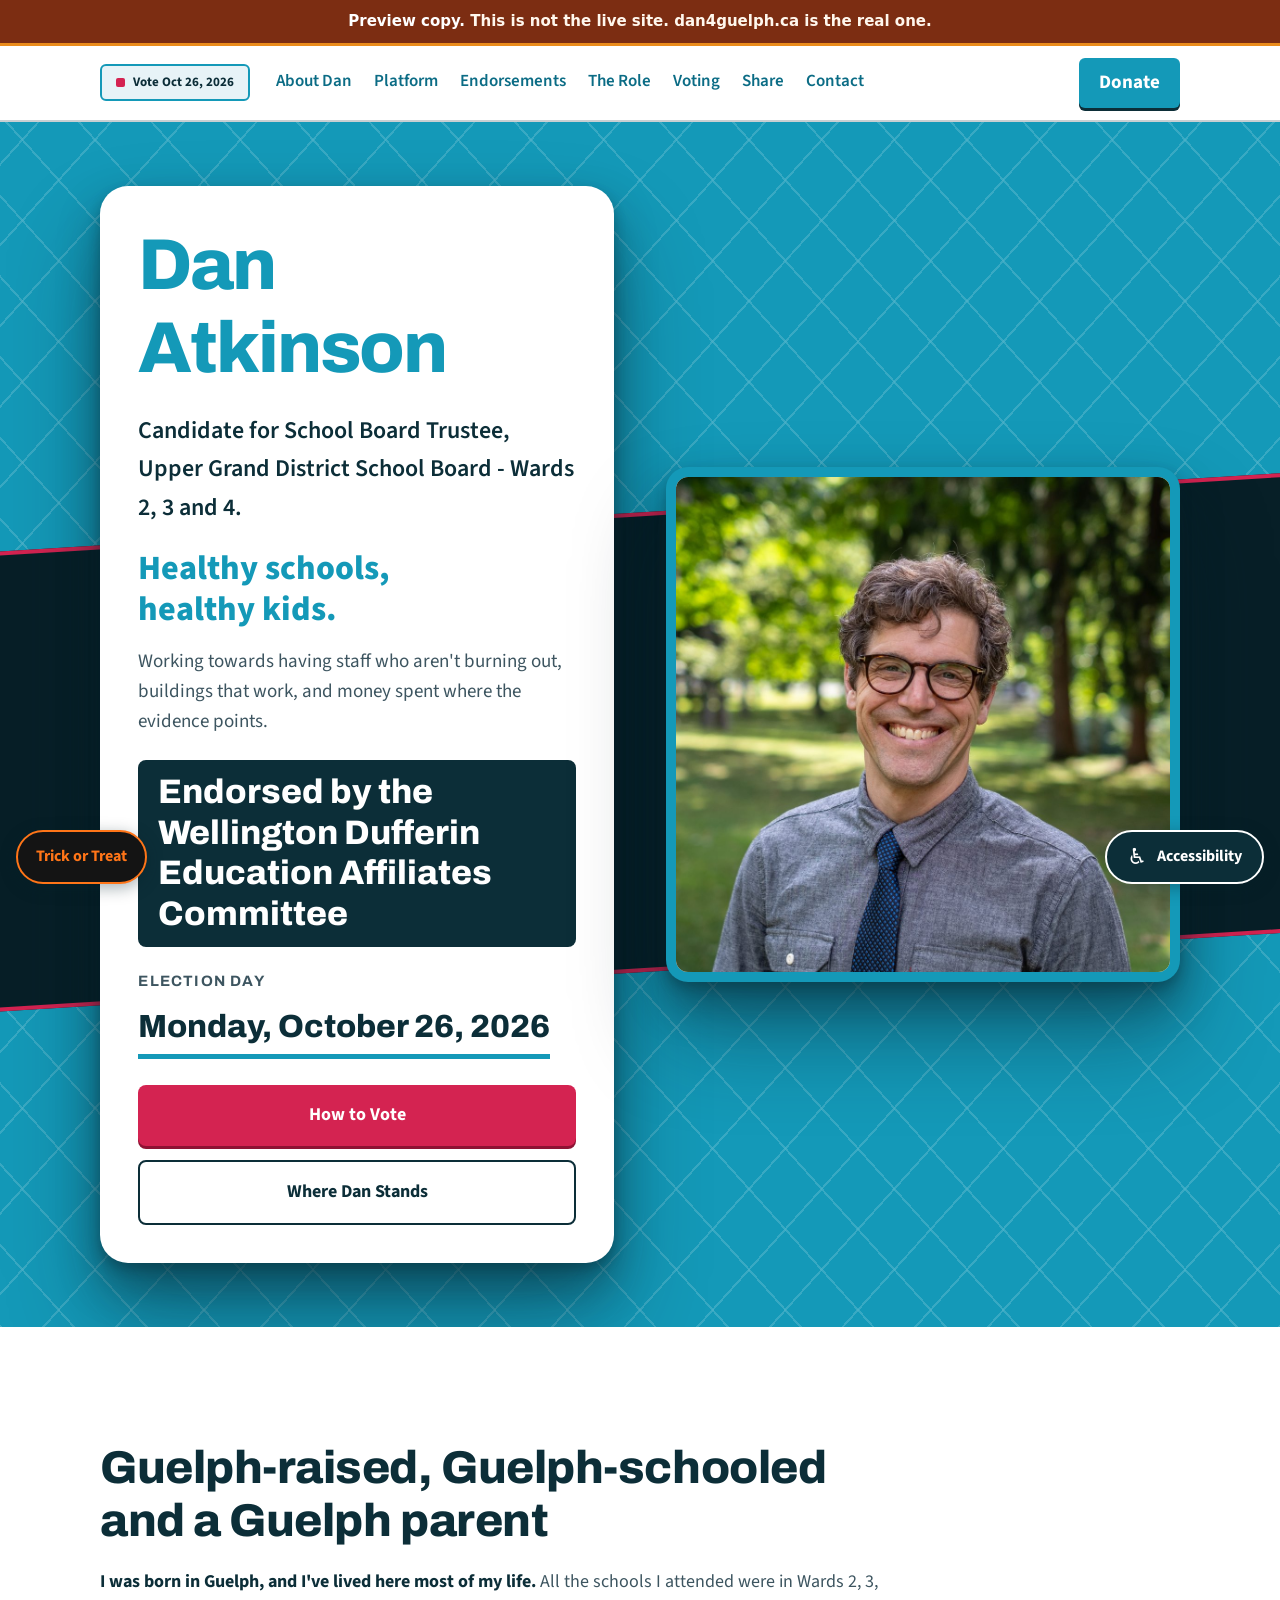
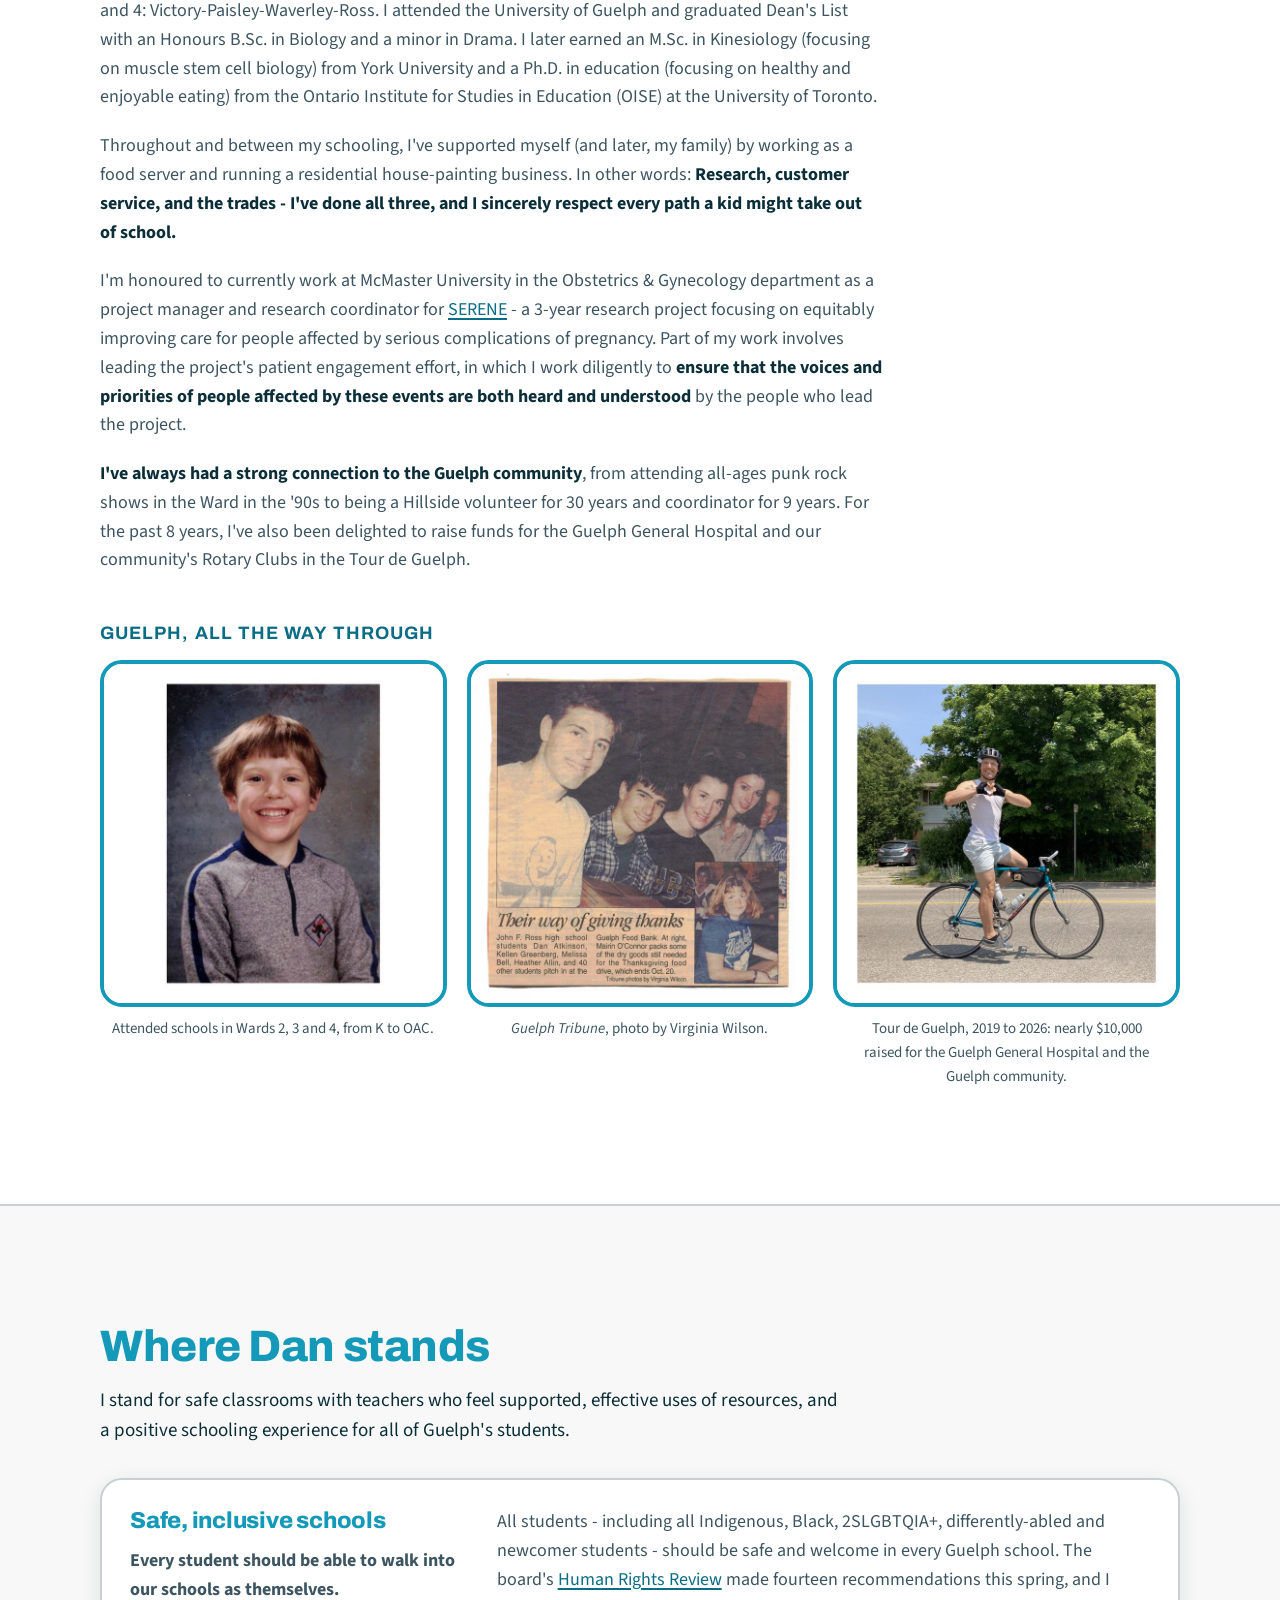
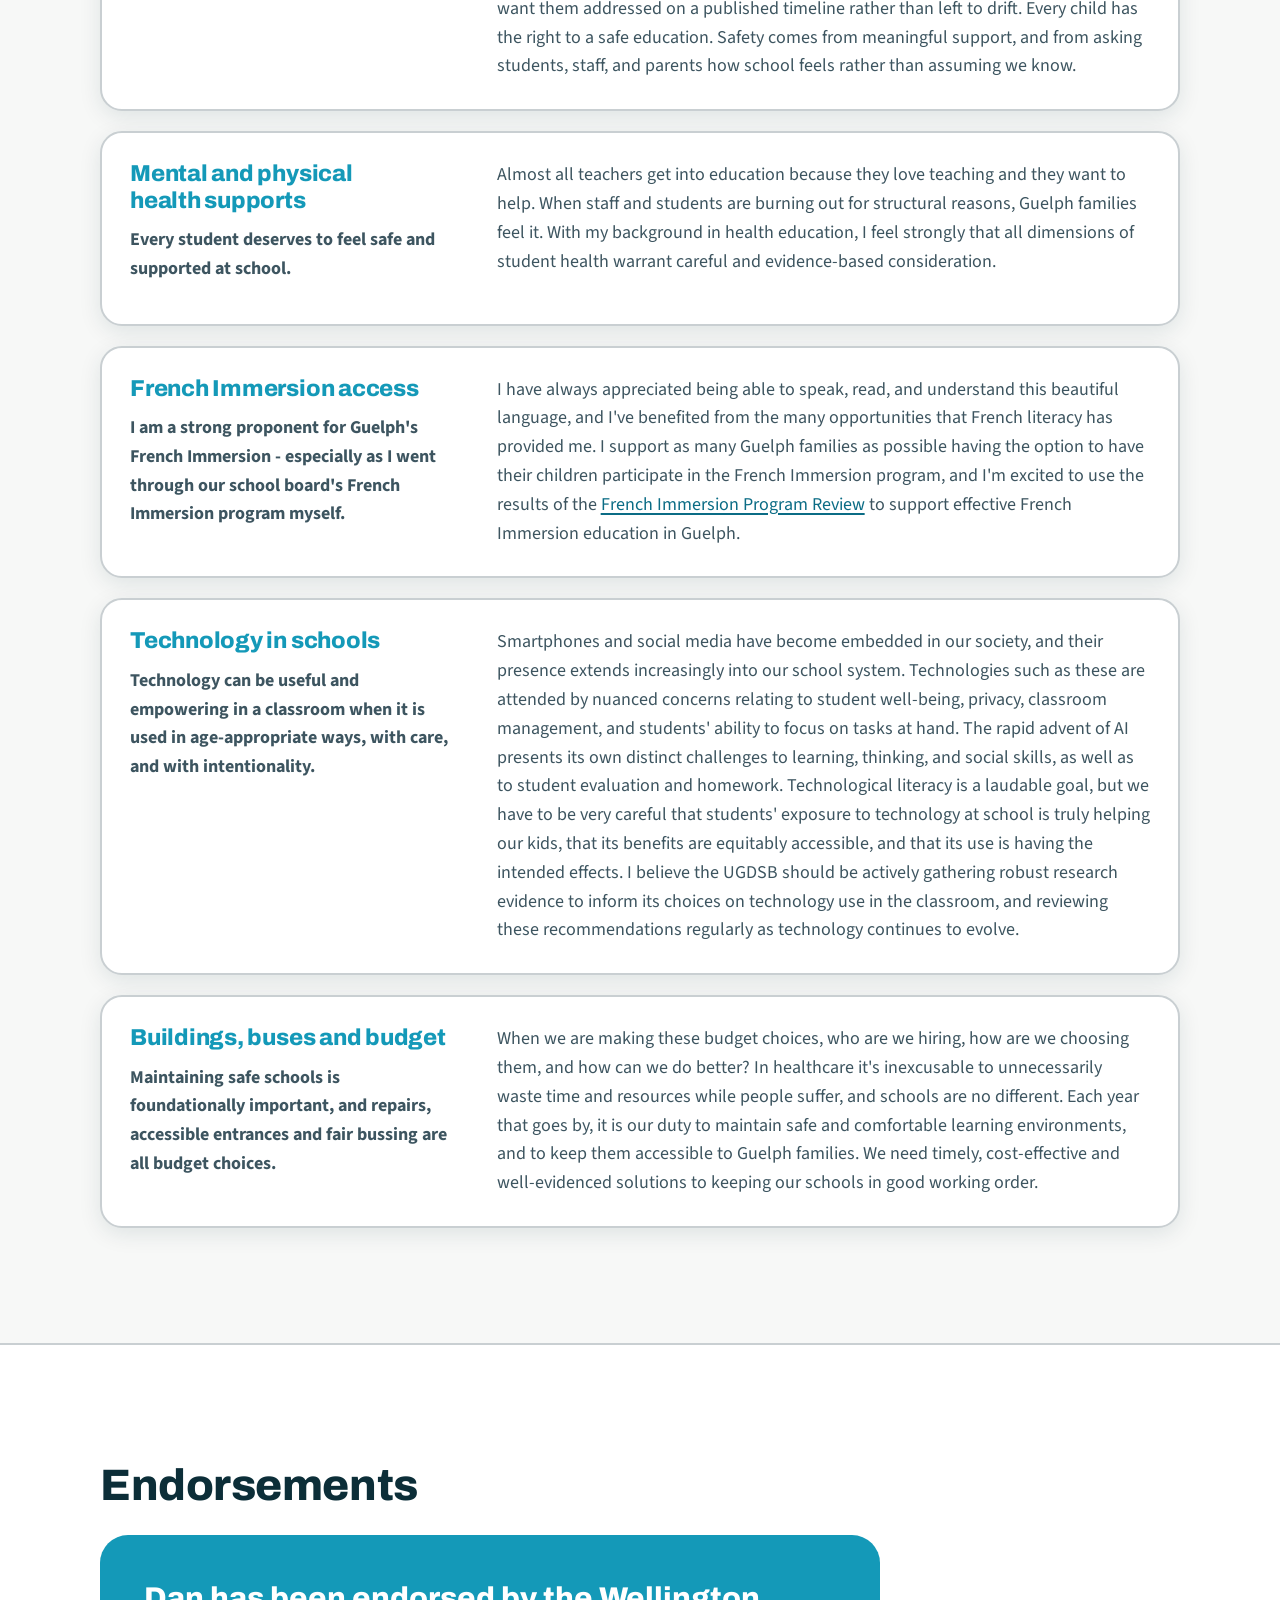
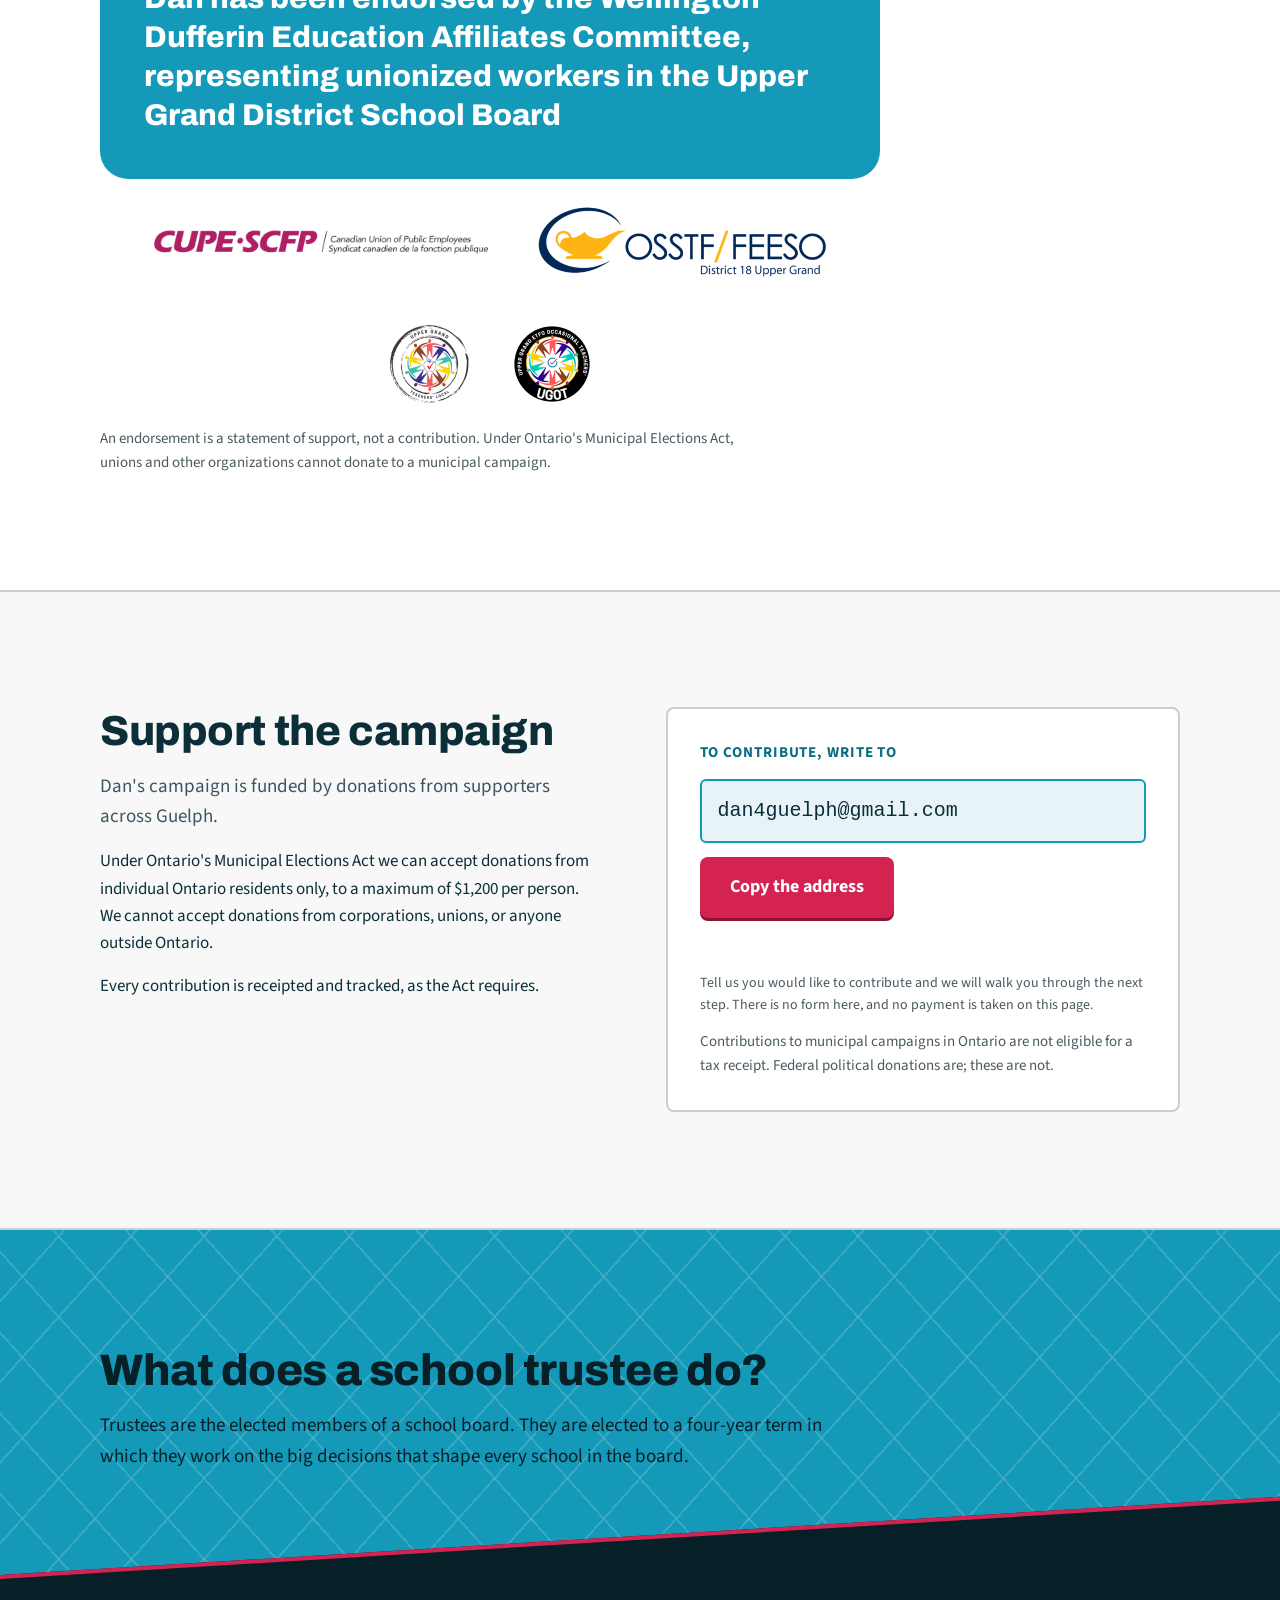
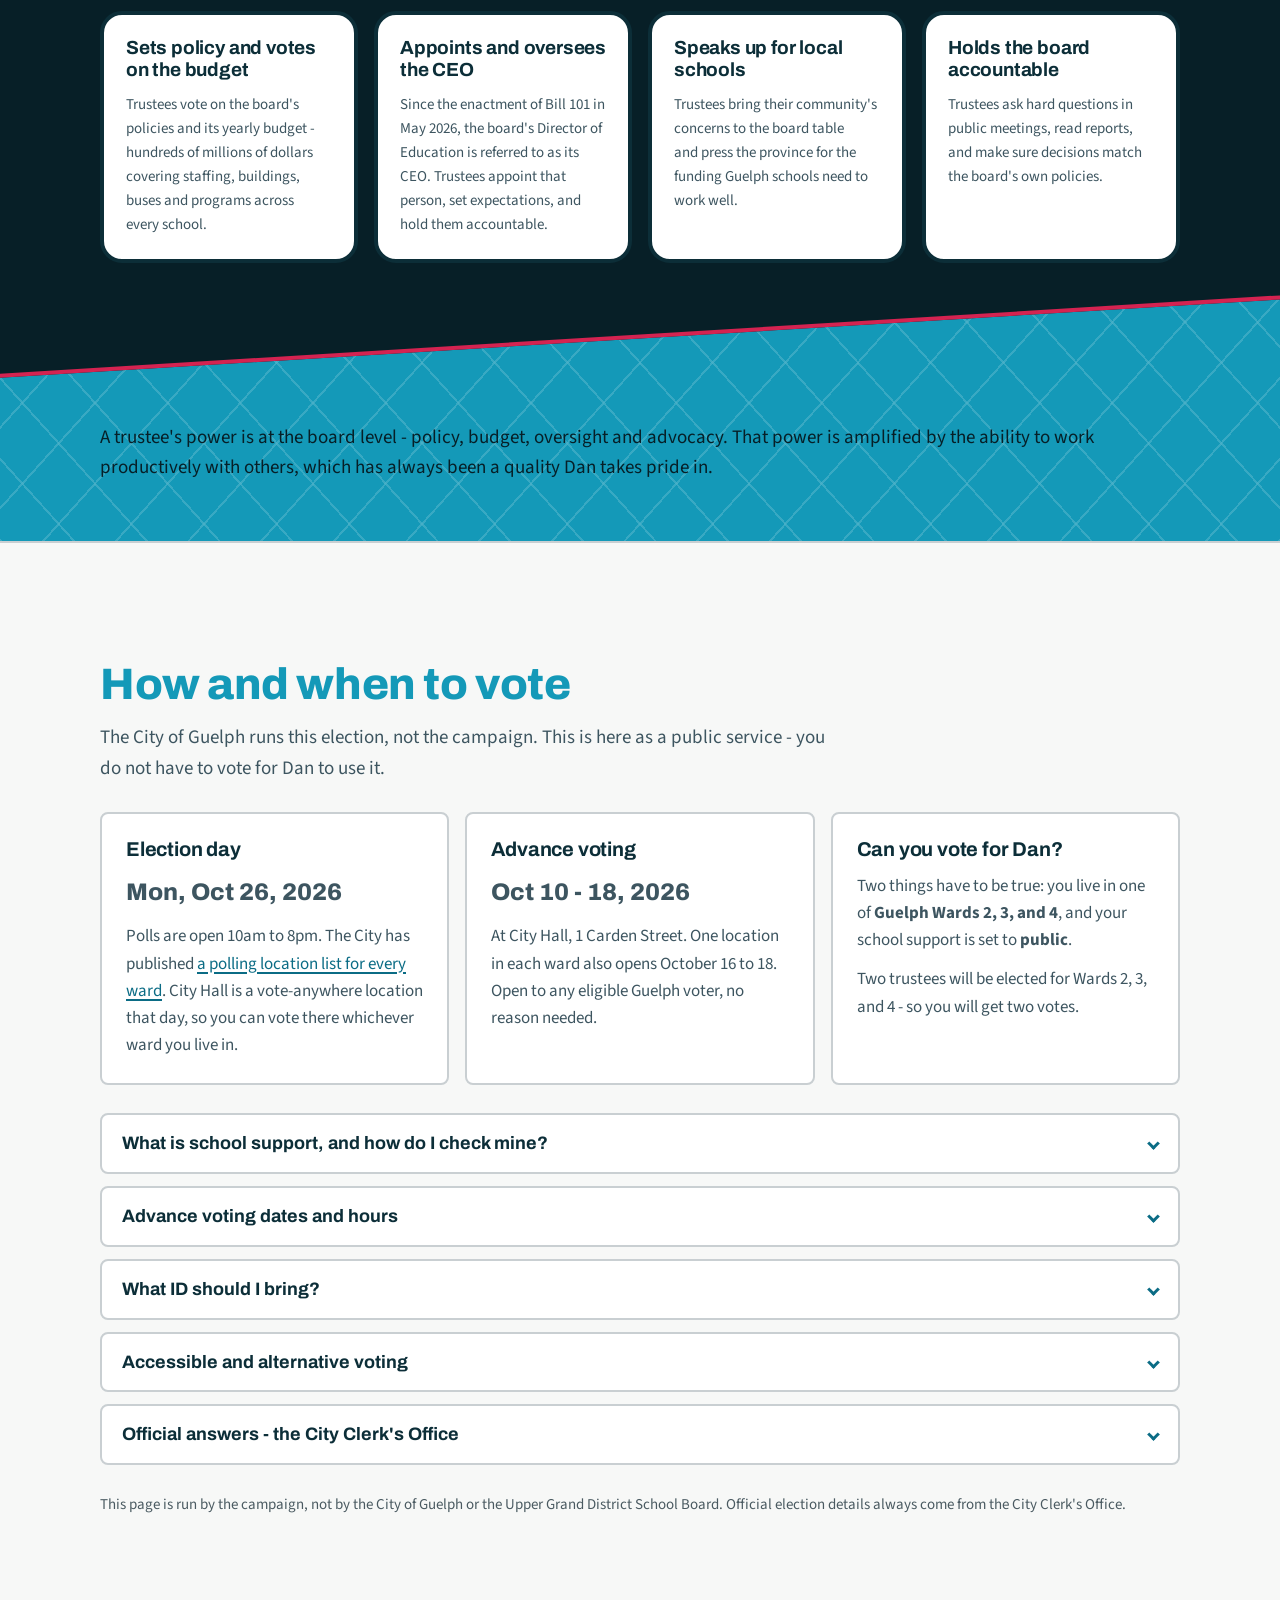
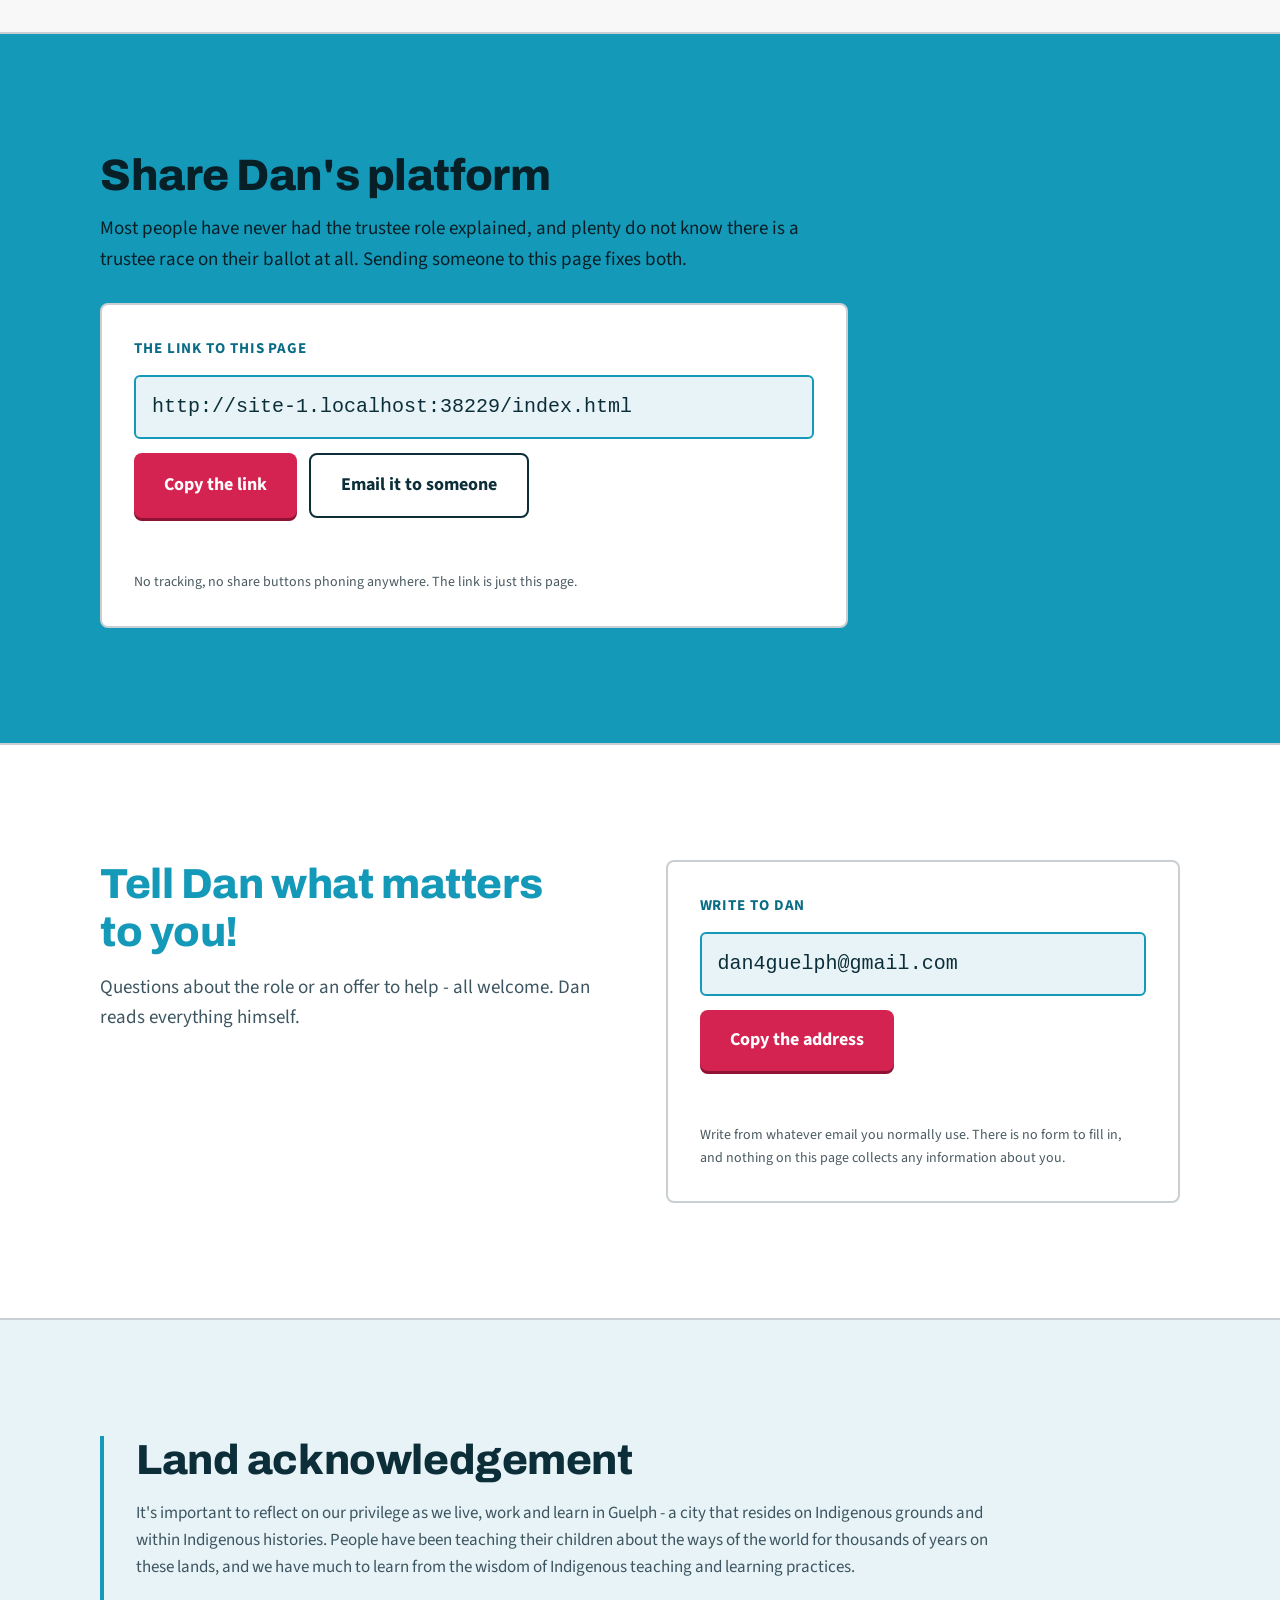
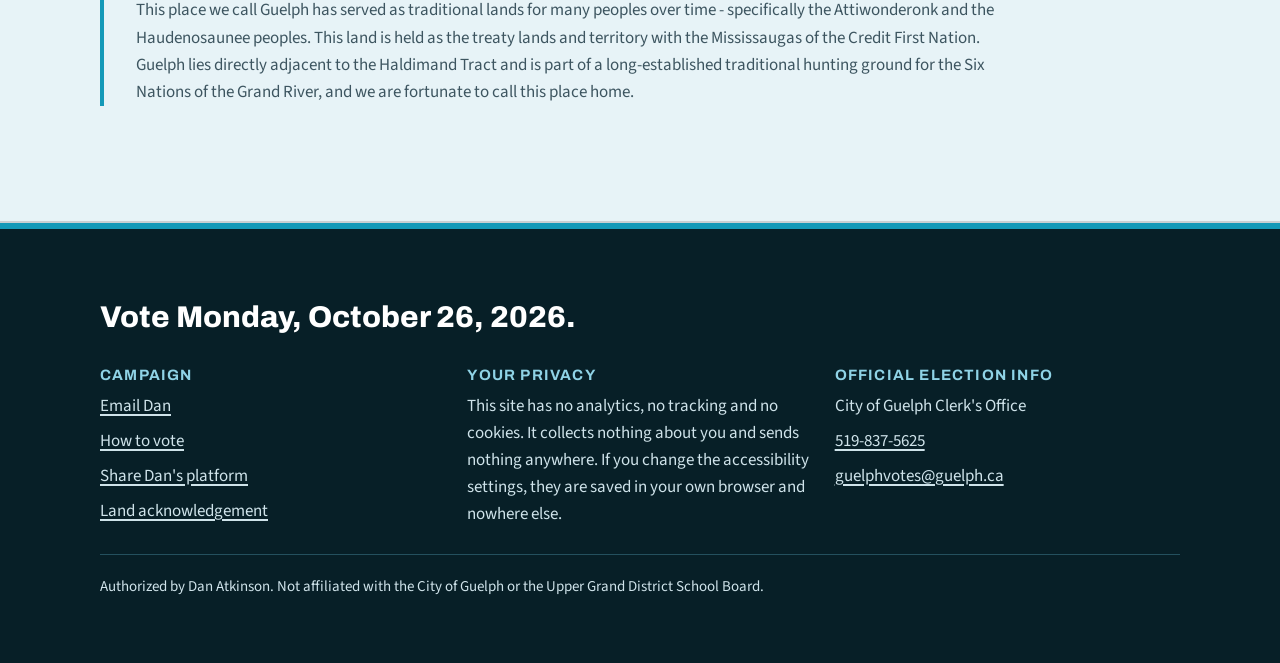
==== commit 40ffa953: "Costume gallery, heads from the spider, and the game removed" ====
--- a/index.html
+++ b/index.html
@@ -12,7 +12,7 @@
      required even same-origin, because fonts are fetched in CORS mode. -->
 <link rel="preload" href="fonts/source-sans-3.woff2" as="font" type="font/woff2" crossorigin="" />
 <link rel="preload" href="fonts/archivo.woff2" as="font" type="font/woff2" crossorigin="" />
-<link rel="stylesheet" href="assets/site.css?v=06b98395" />
+<link rel="stylesheet" href="assets/site.css?v=8e38cf82" />
 <script>
   /* Apply saved accessibility settings before first paint so the page never
      flashes in the wrong mode. Mirrors the OPTIONS map in assets/site.js. */
@@ -109,7 +109,7 @@
                alt="Dan Atkinson, smiling, outdoors among trees."
                data-season-src="assets/dan-halloween.jpg"
                data-season-w="761" data-season-h="761"
-               data-season-alt="Dan at a Halloween party in a white costume and a gold paper crown."
+               data-season-alt="Dan in costume as Max from Where the Wild Things Are, in a white wolf suit and a gold paper crown."
                class="hero-photo" />
         </div>
       </div>
@@ -560,6 +560,6 @@
   </div>
 </dialog>
 
-<script src="assets/site.js?v=6e9312b5"></script>
+<script src="assets/site.js?v=0ab20c21"></script>
 </body>
 </html>
--- a/assets/site.css
+++ b/assets/site.css
@@ -1332,92 +1332,6 @@
 .hw-found p { color: var(--muted); }
 .hw-found__next { border-top: 2px solid var(--hairline); padding-top: 14px; }
 
-/* --- the game overlay ----------------------------------------------------- */
-/* The game is its own page at quest/ and opens in a full screen iframe. A
-   native <dialog>, so the focus trap, the top layer and the return of focus
-   come from the browser rather than from me.
-
-   Deliberately not themed off the palette tokens: the thing inside is a 1988
-   EGA screen with its own black surround, and a cyan campaign frame around it
-   would fight it. The close button is plain white on near-black, which is
-   legible in every mode including high contrast, so this block needs no
-   seasonal or contrast guard. */
-.hw-quest {
-  border: 0; padding: 0; margin: 0;
-  width: 100vw; height: 100vh;
-  max-width: 100vw; max-height: 100vh;
-  background: #141414; overflow: hidden;
-}
-.hw-quest::backdrop { background: #000; }
-.hw-quest__frame { display: block; width: 100%; height: 100%; border: 0; }
-.hw-quest__close {
-  position: absolute; top: 10px; left: 10px; z-index: 2;
-  min-height: 44px; padding: 10px 16px;
-  font: 700 0.9375rem/1.2 var(--sans); cursor: pointer;
-  color: #FFFFFF; background: #141414;
-  border: 2px solid #FFFFFF; border-radius: 8px;
-}
-.hw-quest__close:hover { color: #141414; background: #FFFFFF; }
-
-/* --- James's Quest -------------------------------------------------------- */
-/* A small parser adventure hidden behind the two eggs, built for the
-   candidate's six year old, who loves the old Sierra games. It is an homage
-   to the GENRE, not to anything of theirs: no Sierra art, no Sierra music,
-   no Daventry, no King Graham, no lines lifted from their scripts. The
-   conventions it borrows - a typed verb and noun, a score in the corner, a
-   flat refusal when you try something daft - are mechanics, which nobody
-   owns. Keep it that way if you extend it.
-
-   Everything the game says is text. The scene drawings are aria-hidden and
-   carry no information that is not also in the prose, so the whole thing is
-   playable by someone who cannot see them, and every response lands in an
-   aria-live log. The suggestion buttons exist because a six year old types
-   slowly, and because they make it work on a phone. */
-.quest { border: 0; padding: 0; background: transparent; max-width: min(96vw, 680px); width: 100%; }
-.quest::backdrop { background: rgba(5, 3, 10, 0.9); }
-.quest__inner {
-  background: #171320; color: #F7F2E8;
-  border: var(--edge) solid #FF7518; border-radius: var(--r-photo);
-  overflow: hidden;
-}
-.quest__bar {
-  display: flex; justify-content: space-between; align-items: baseline; gap: 12px;
-  background: #0B0812; padding: 10px 16px;
-  font-family: var(--font-head); font-weight: 700; font-size: 0.9375rem;
-  color: #FFA500; border-bottom: 2px solid #3A2F4F;
-}
-.quest__where { color: #C9A0FF; font-weight: 700; font-size: 0.875rem; }
-.quest__scene { display: block; width: 100%; height: auto; background: #0E0A17; }
-.quest__body { padding: clamp(16px, 3vw, 24px); display: flex; flex-direction: column; gap: 14px; }
-.quest__log {
-  display: flex; flex-direction: column; gap: 10px;
-  max-height: 30vh; overflow-y: auto;
-  font-size: 1.0625rem; line-height: 1.55;
-}
-.quest__log p { color: #EFE6D8; }
-/* What the player typed, echoed back the way a parser game does. */
-.quest__log p.is-you { color: #FFB84D; font-weight: 700; }
-.quest__form { display: flex; gap: 8px; flex-wrap: wrap; }
-.quest__input {
-  flex: 1 1 12em; min-width: 0;
-  background: #0B0812; color: #F7F2E8;
-  border: 2px solid #6A5B86; border-radius: var(--r-ctl);
-  padding: 12px 14px; font-size: 1rem; min-height: 46px;
-}
-.quest__input::placeholder { color: #B9AEC9; }
-.quest__hints { display: flex; gap: 8px; flex-wrap: wrap; }
-/* Suggestions, not decoration: each one is a real button that types itself in
-   and submits, so the game is fully playable by tapping. */
-.quest__hint {
-  background: #2A2139; color: #FFC46B;
-  border: 2px solid #6A5B86; border-radius: 999px;
-  padding: 9px 14px; font-size: 0.9375rem; font-weight: 700;
-  min-height: 44px; cursor: pointer;
-}
-.quest__hint:hover { background: #6A0DAD; color: #FFFFFF; border-color: #FFFFFF; }
-.quest__foot { display: flex; justify-content: space-between; gap: 12px; align-items: center; }
-.quest__note { font-size: 0.875rem; color: #C3B6A4; }
-
 /* --- The season switch ---------------------------------------------------- */
 /* Bottom left, mirroring the accessibility button bottom right, and built by
    the script for the same reason that one is: with scripting off it would do
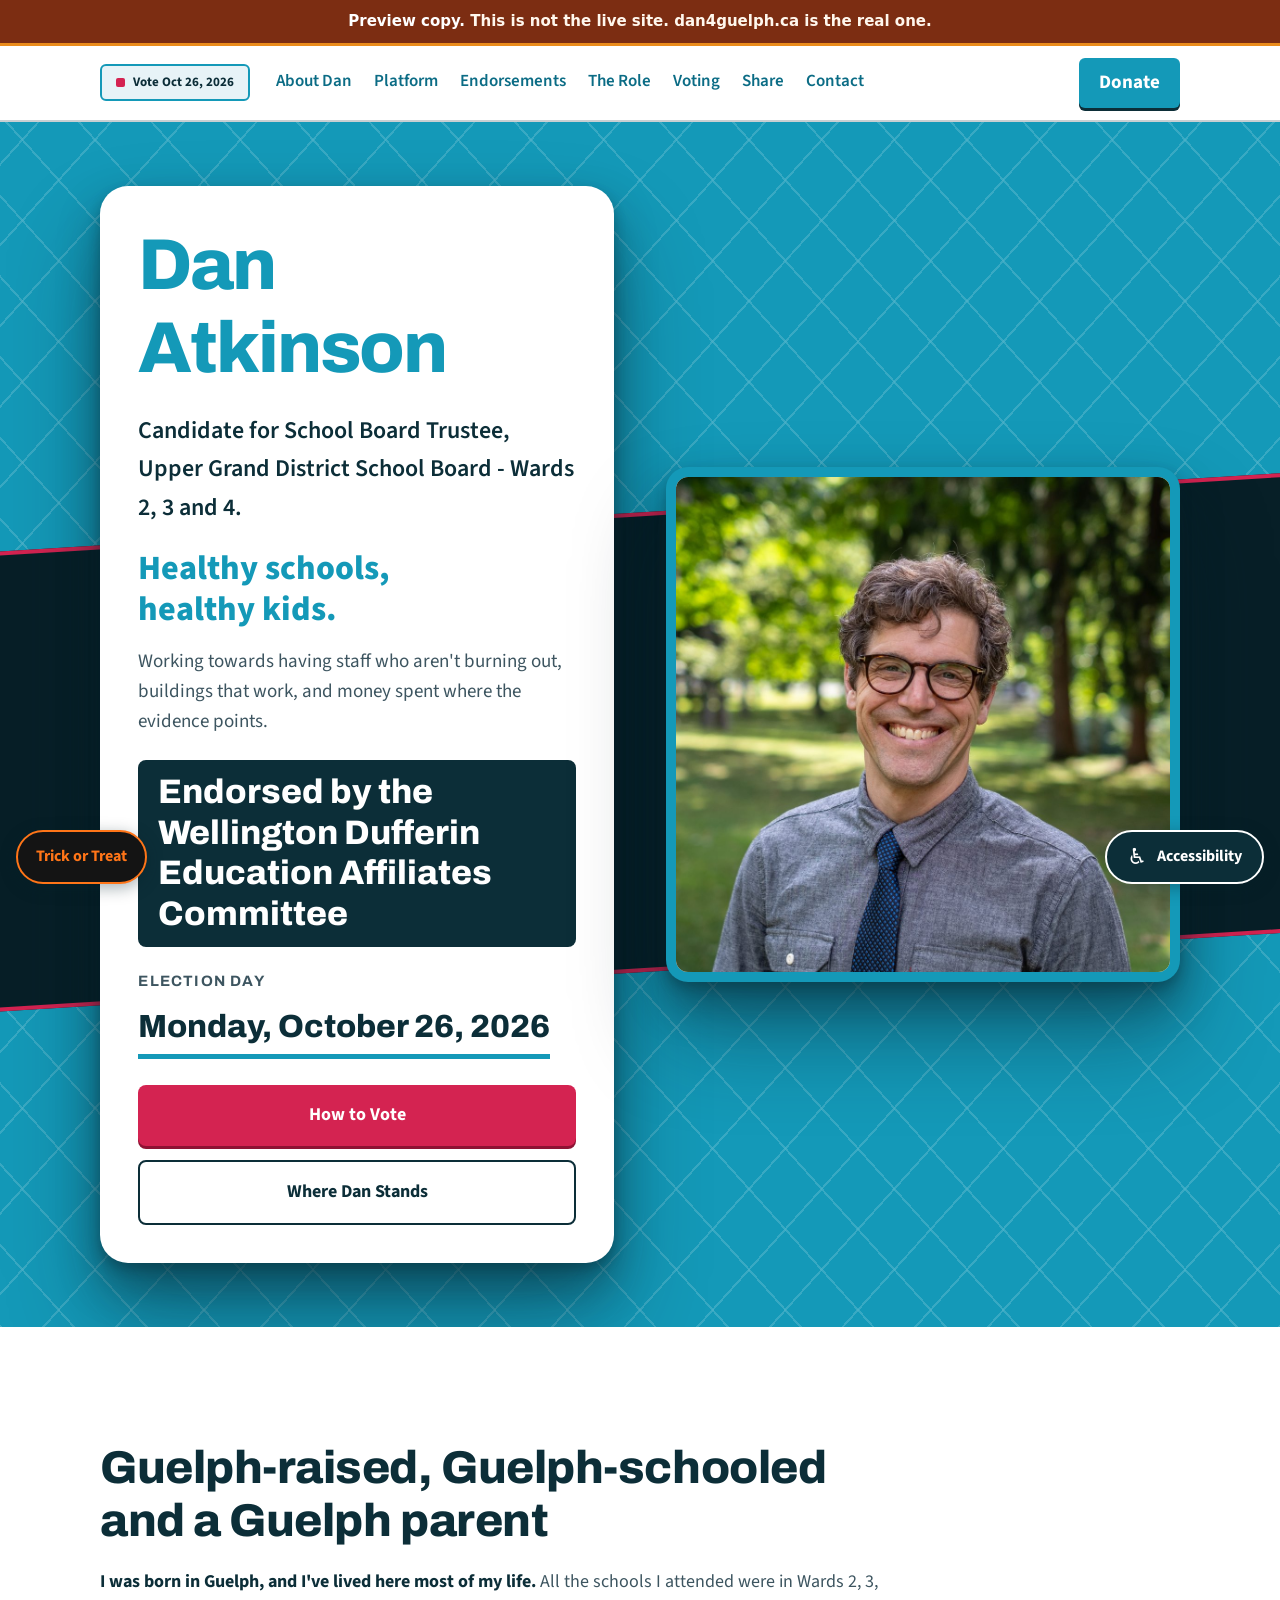
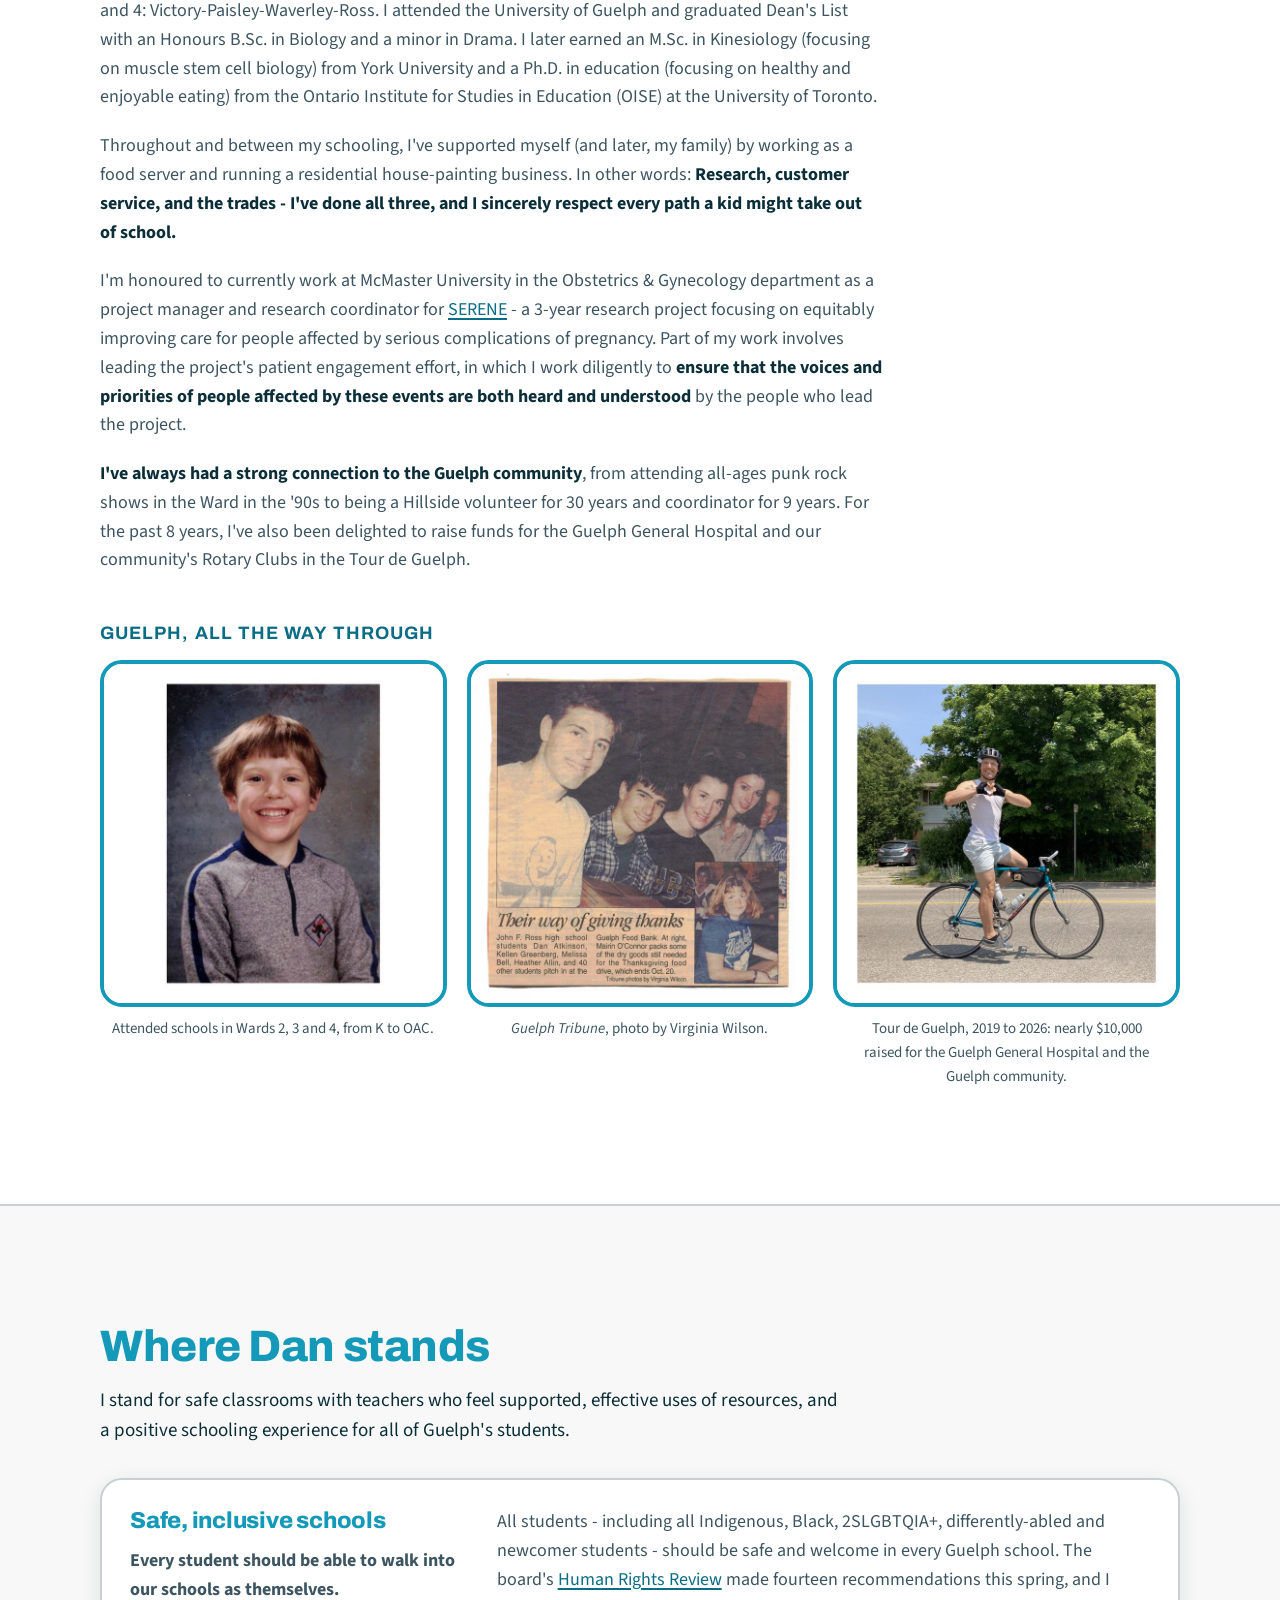
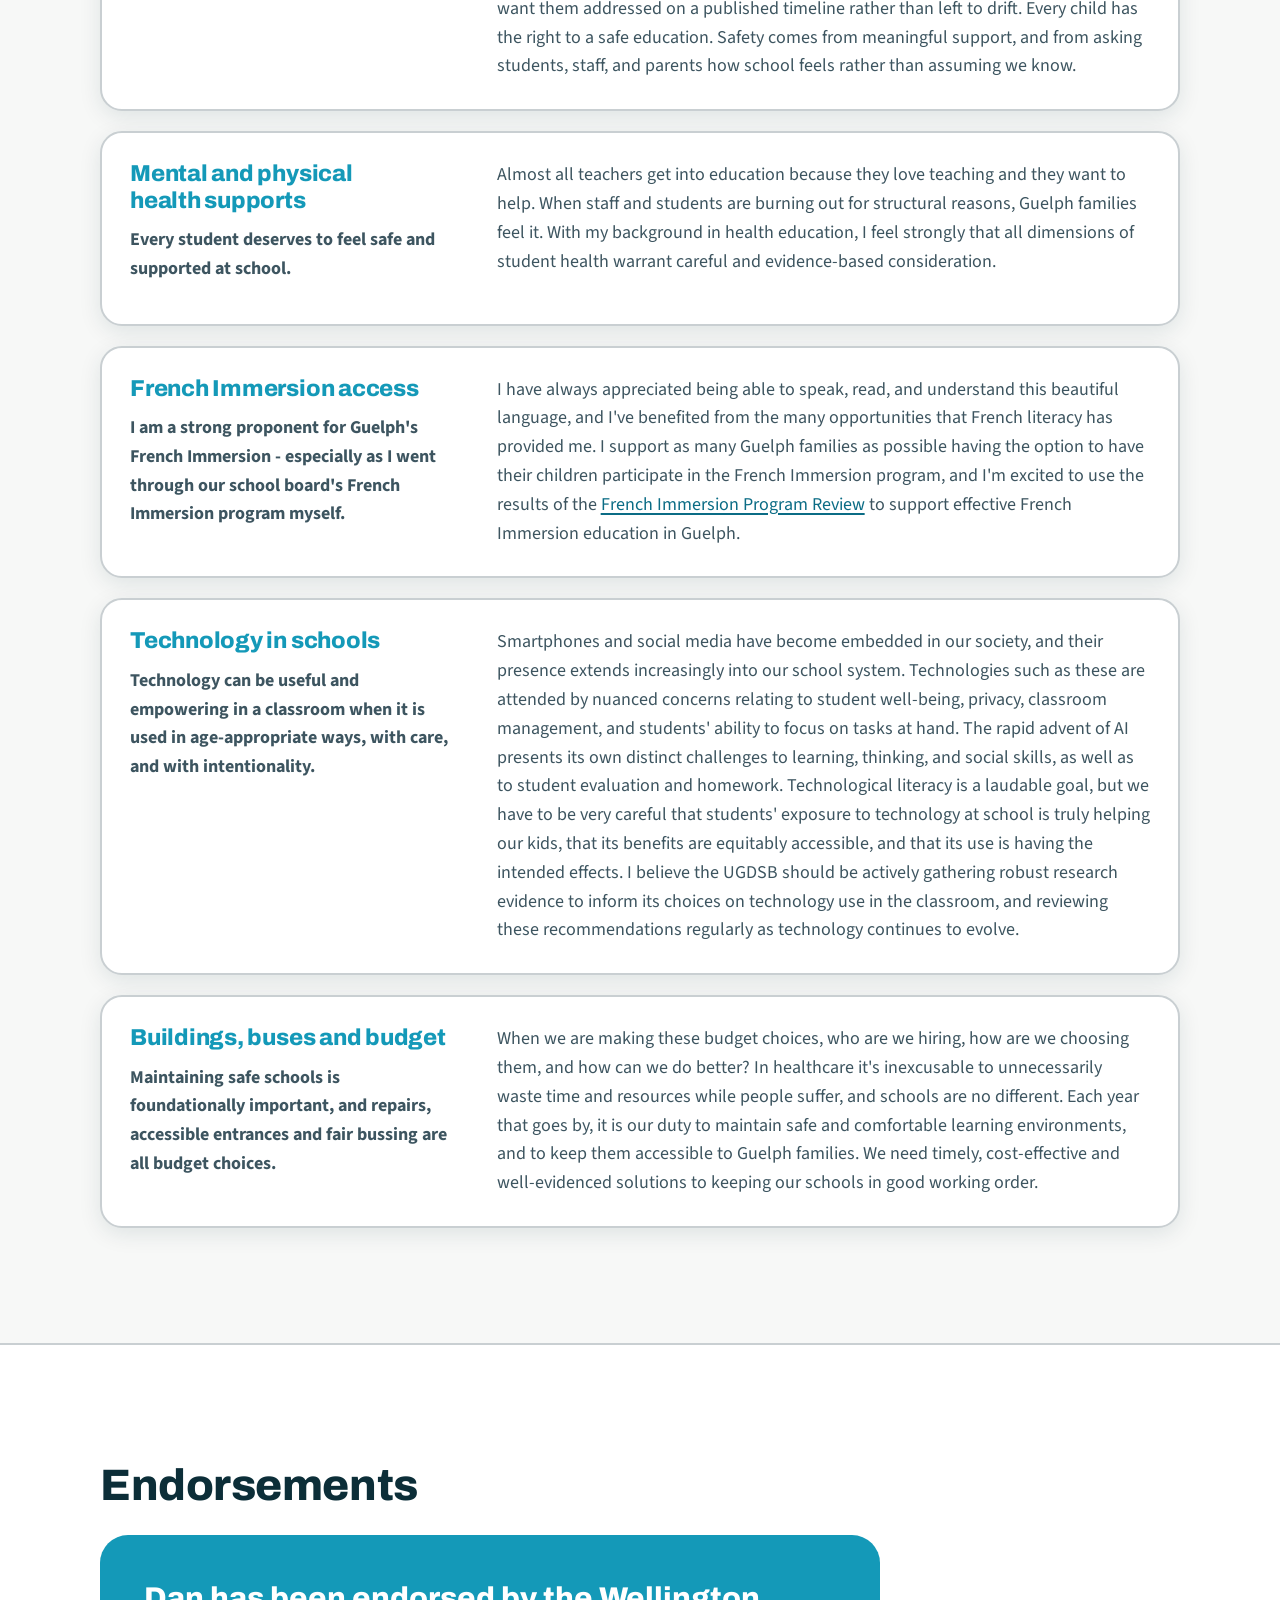
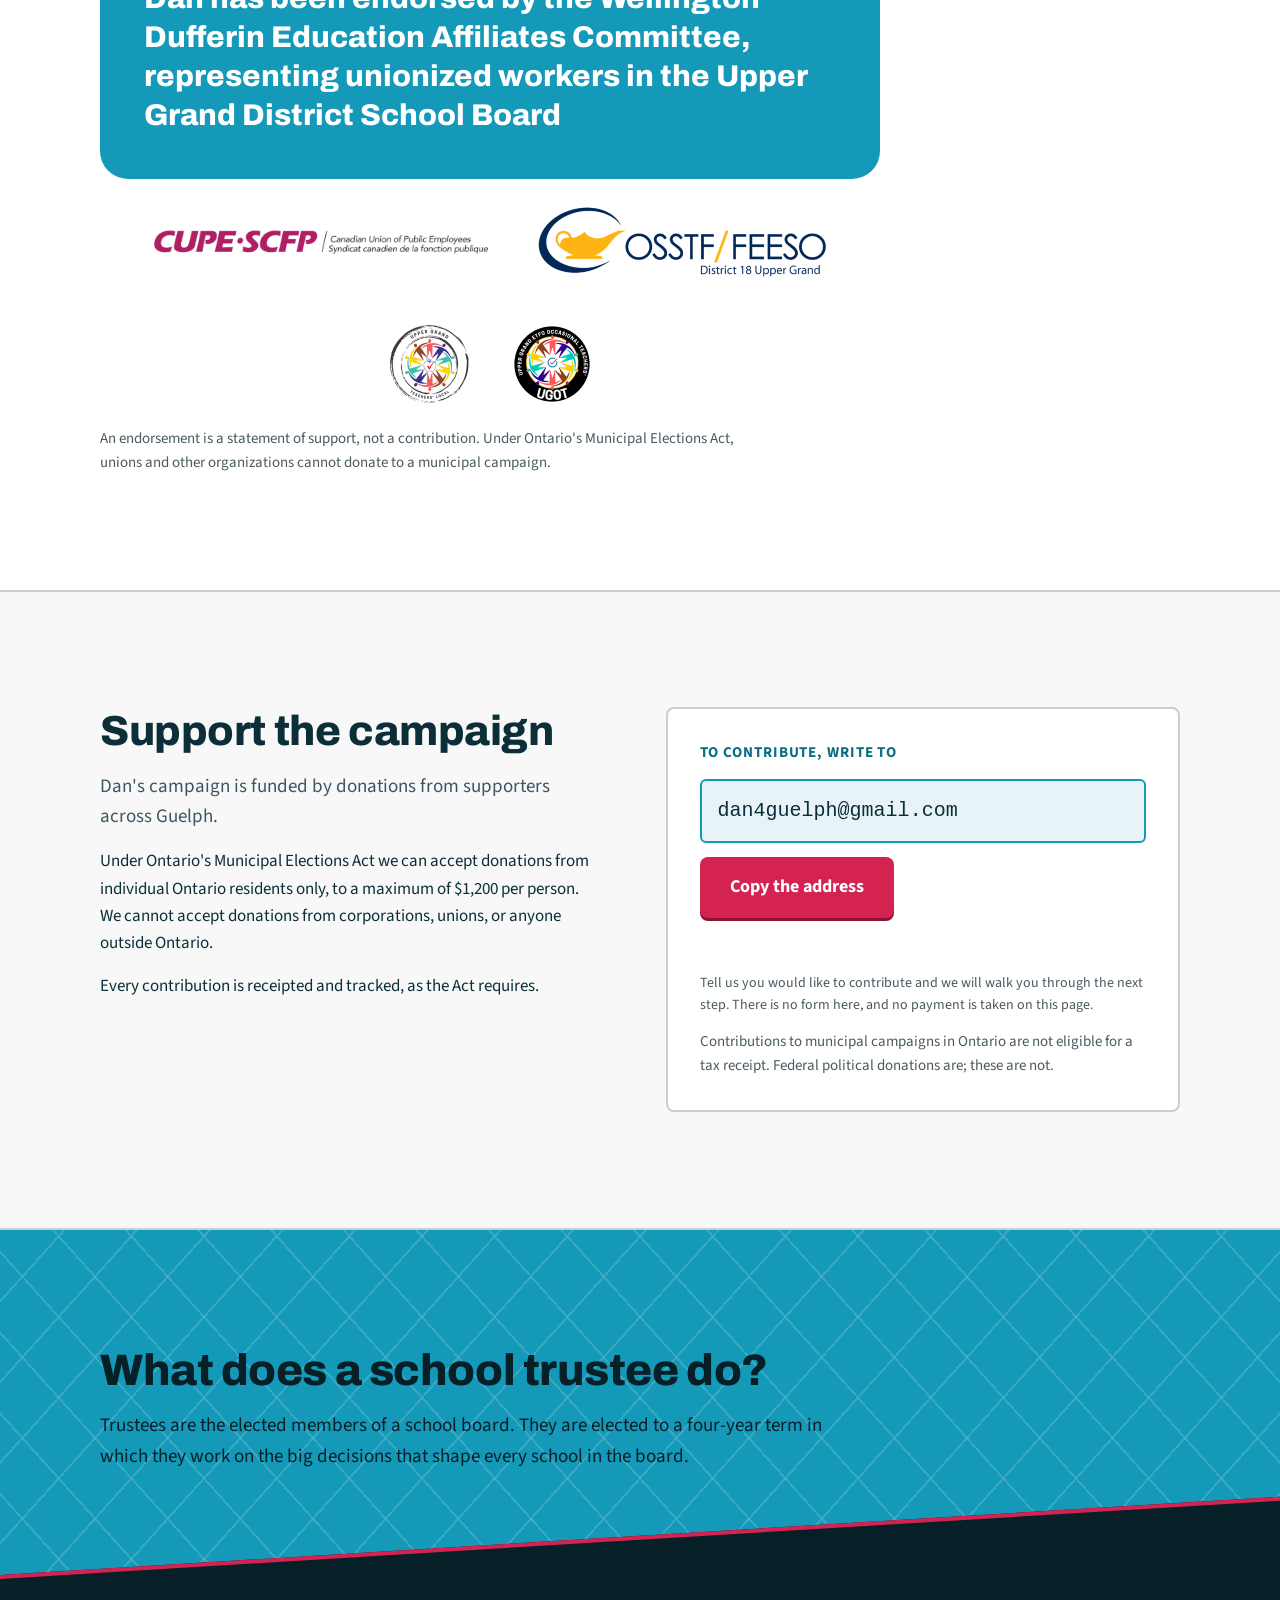
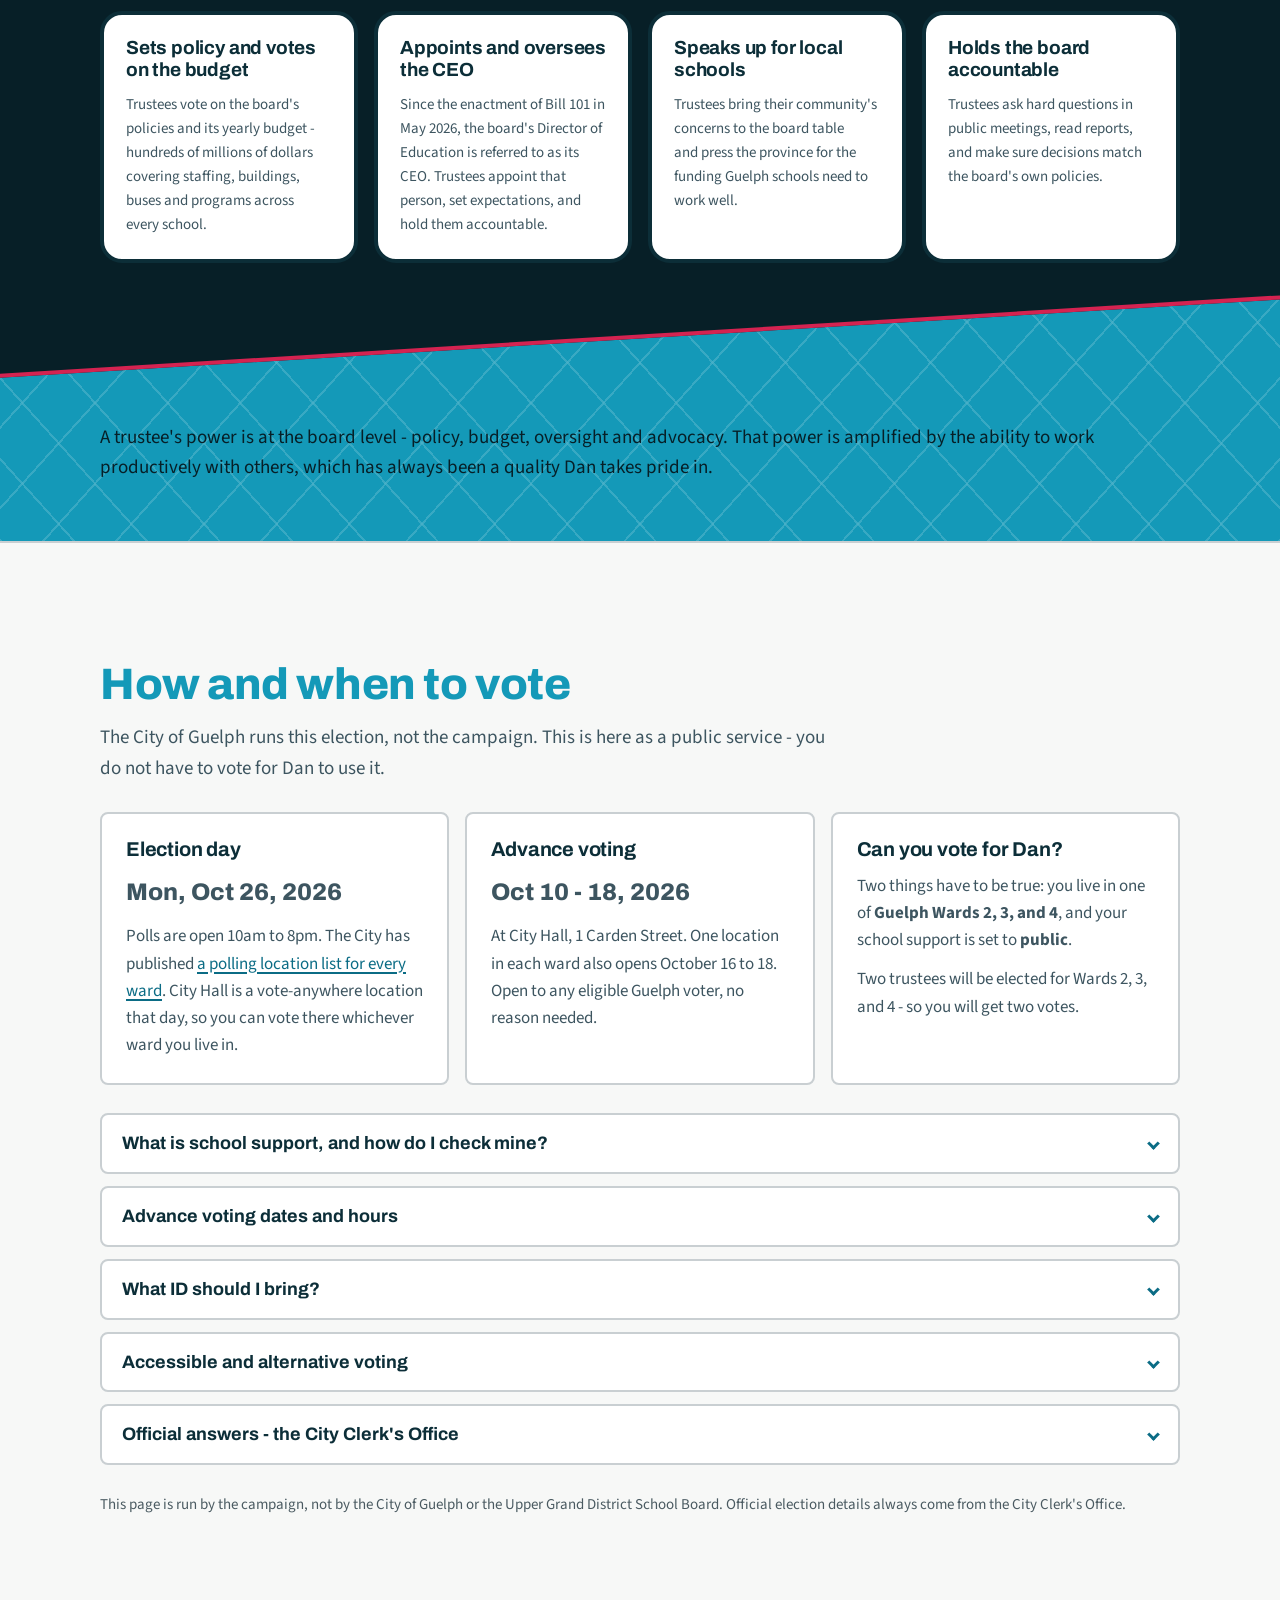
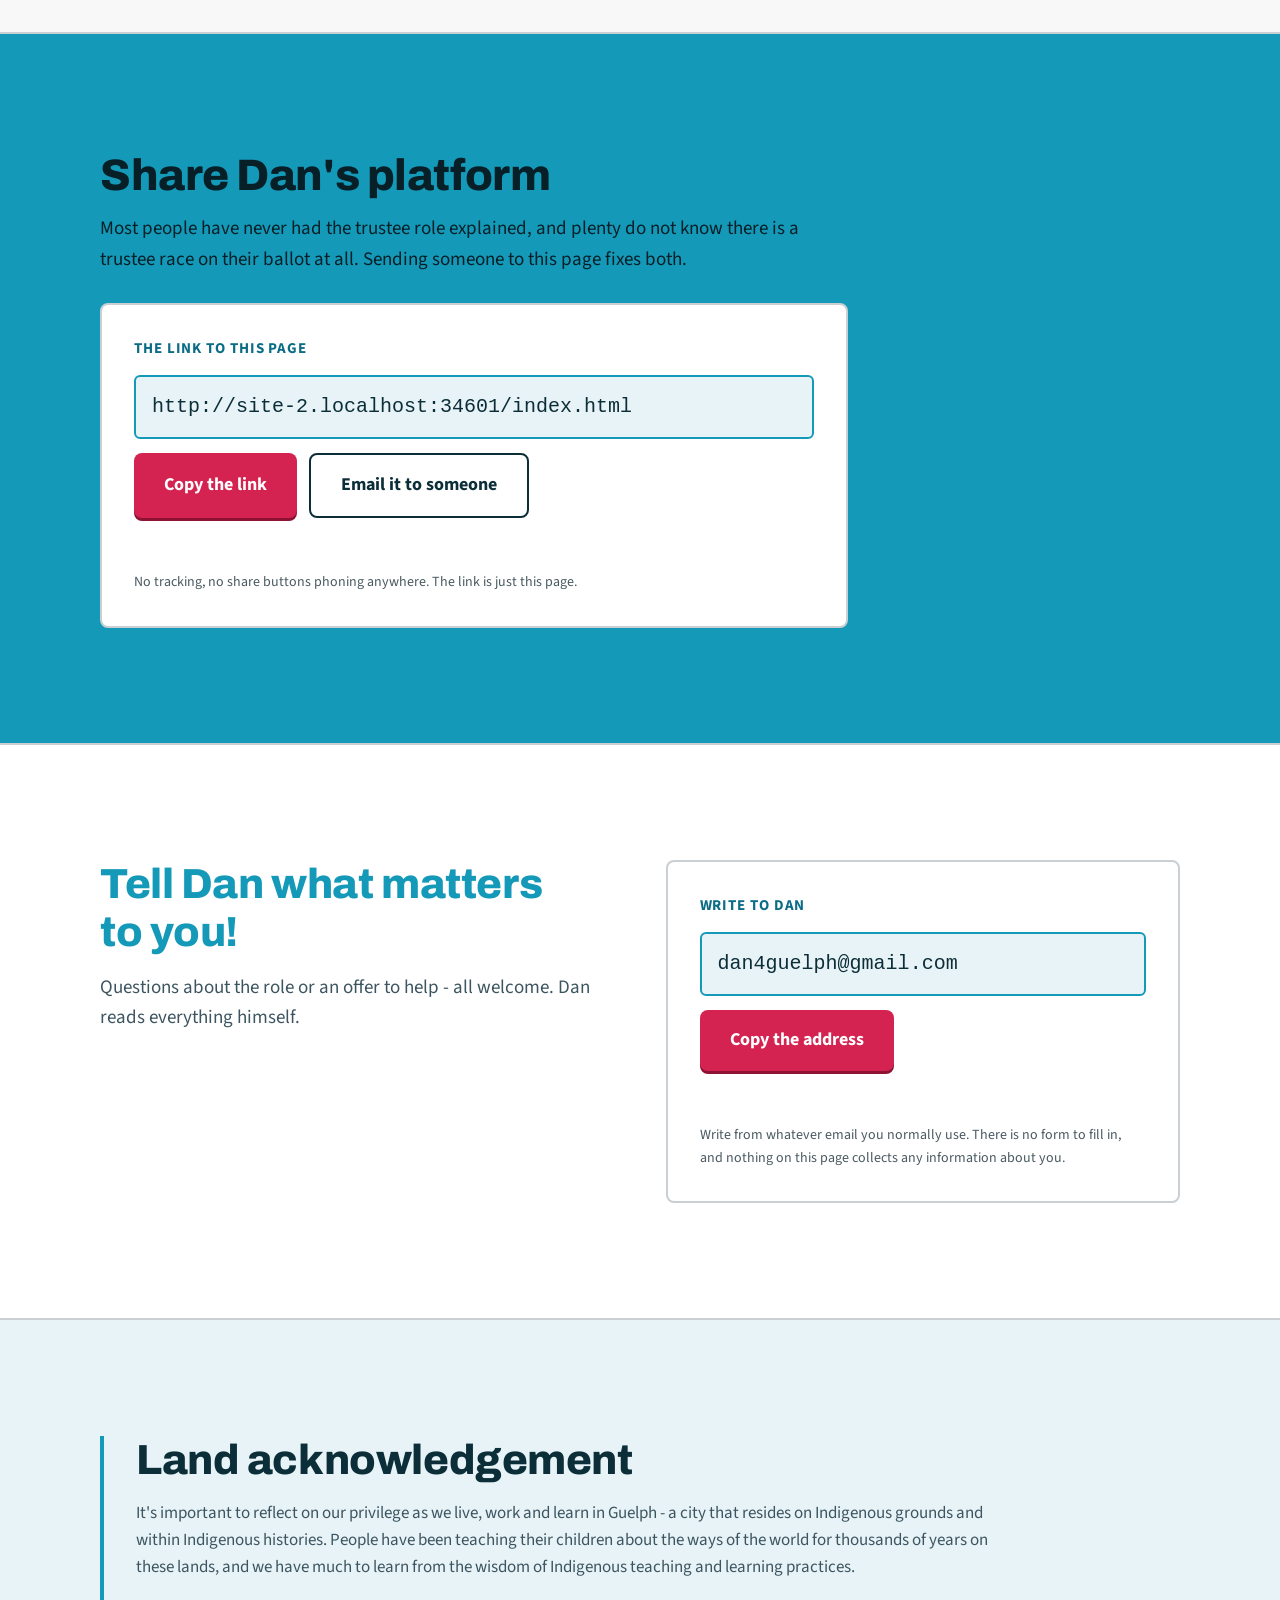
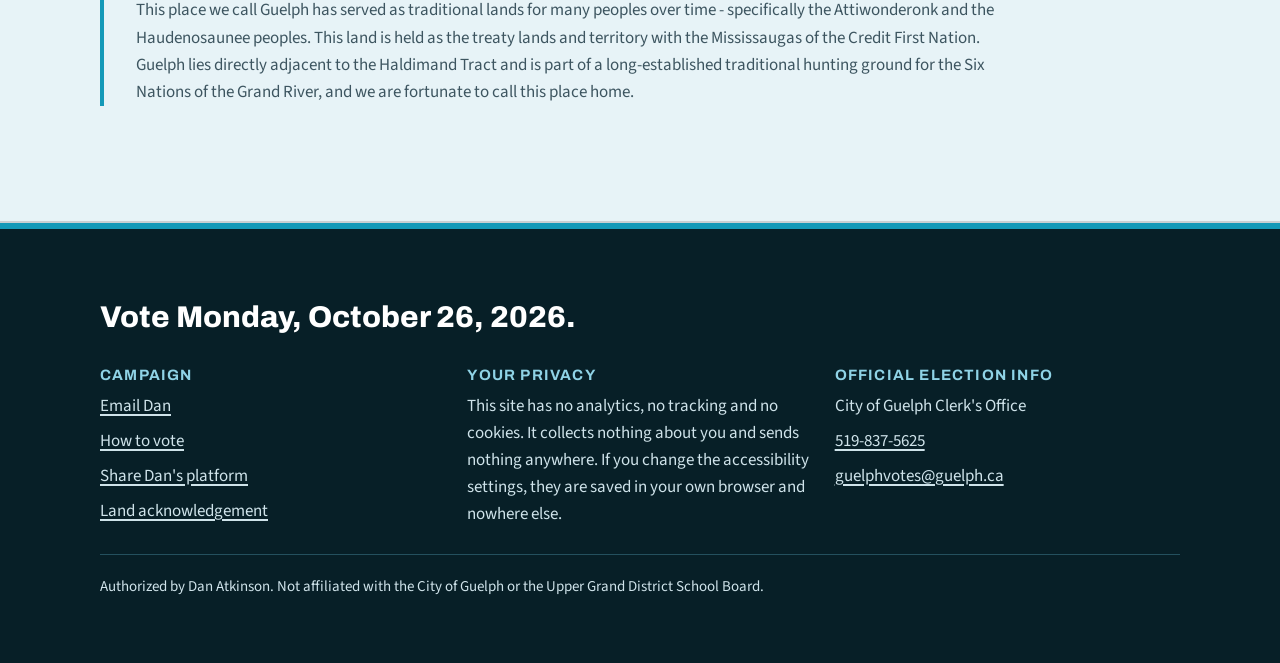
==== commit 5027e5d7: "The Halloween skin no longer survives a page load" ====
--- a/index.html
+++ b/index.html
@@ -26,12 +26,6 @@
                 dyslexic: ['data-dyslexic', 'on'], spacing: ['data-spacing', 'on'],
                 focus: ['data-focus', 'enhanced'], motion: ['data-motion', 'reduced'] };
       for (var k in m) { if (s[k]) r.setAttribute(m[k][0], m[k][1]); }
-      /* The seasonal skin is remembered separately: it is a preference, not
-         an accessibility setting, and it must not end up in the same object
-         the panel resets. */
-      if (localStorage.getItem('atkinson-season') === 'halloween') {
-        r.setAttribute('data-season', 'halloween');
-      }
     } catch (e) {}
   })();
 </script>
@@ -560,6 +554,6 @@
   </div>
 </dialog>
 
-<script src="assets/site.js?v=0ab20c21"></script>
+<script src="assets/site.js?v=9b46d044"></script>
 </body>
 </html>
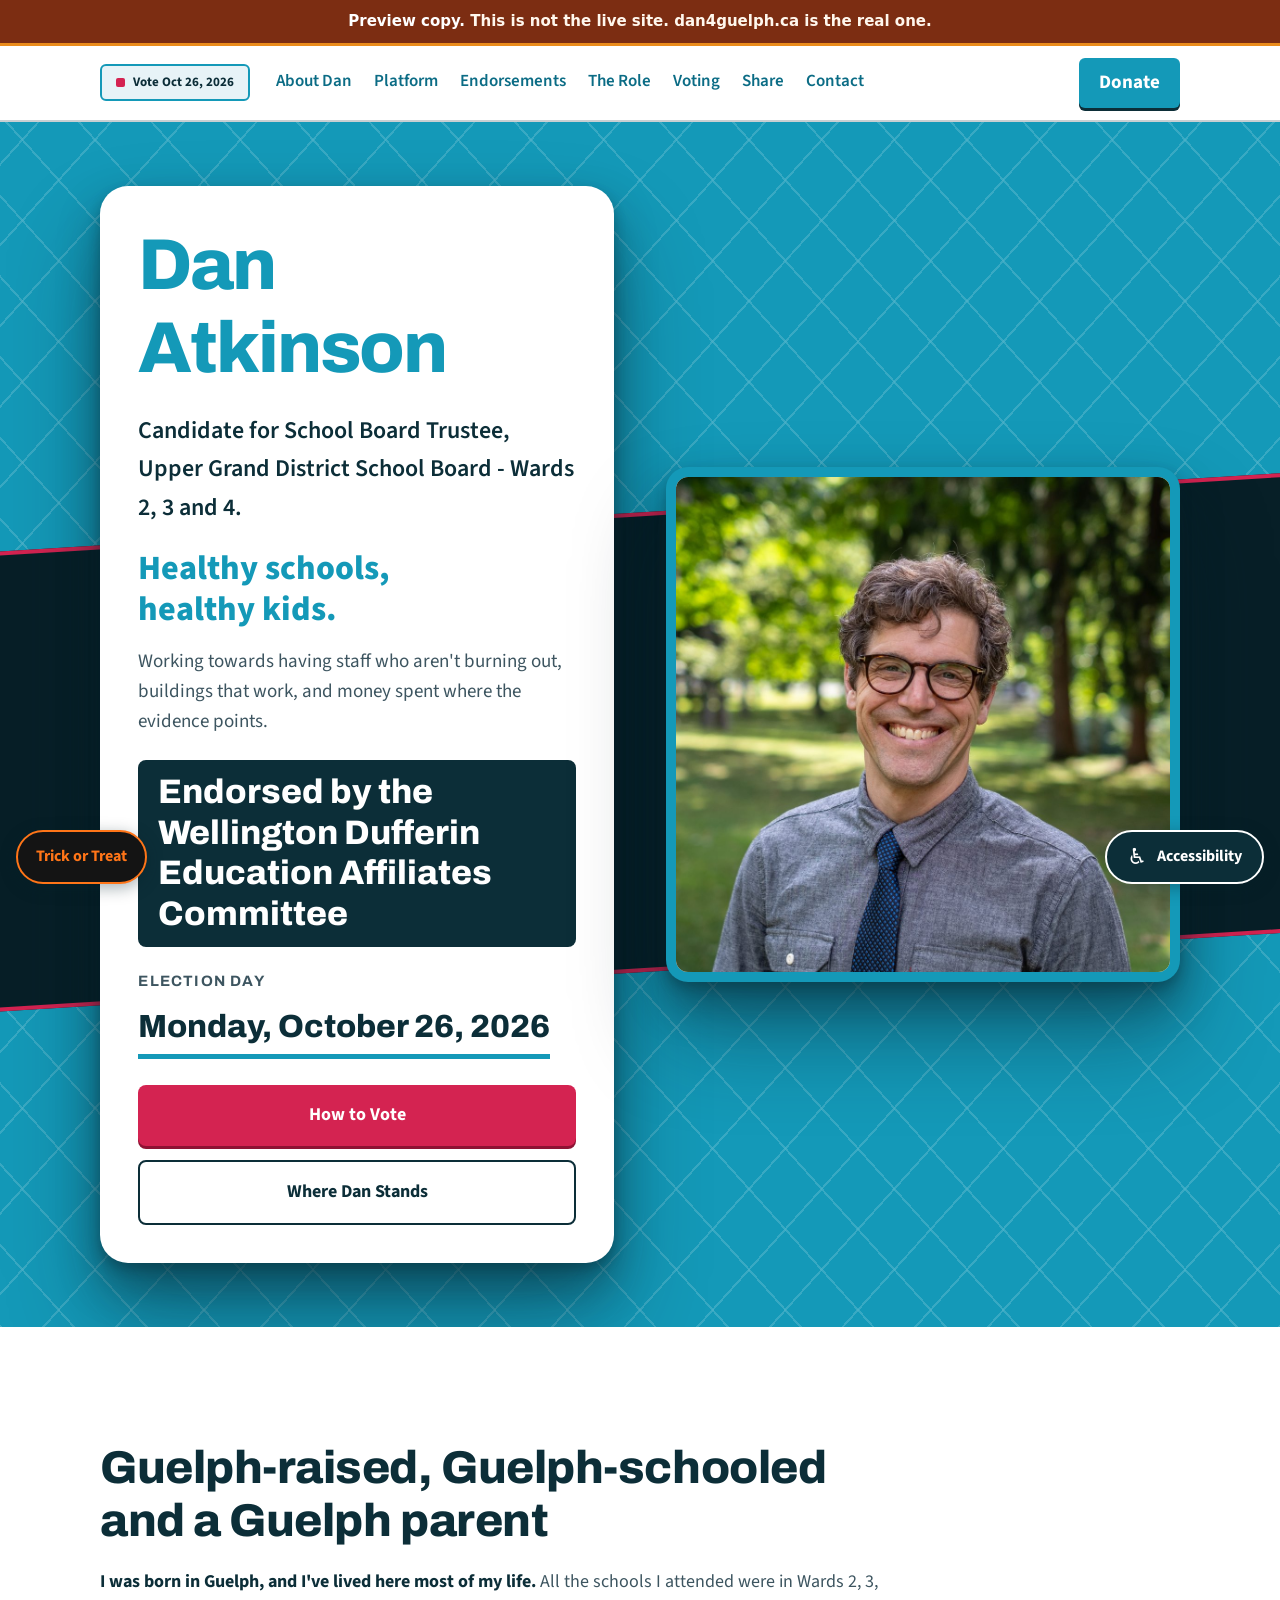
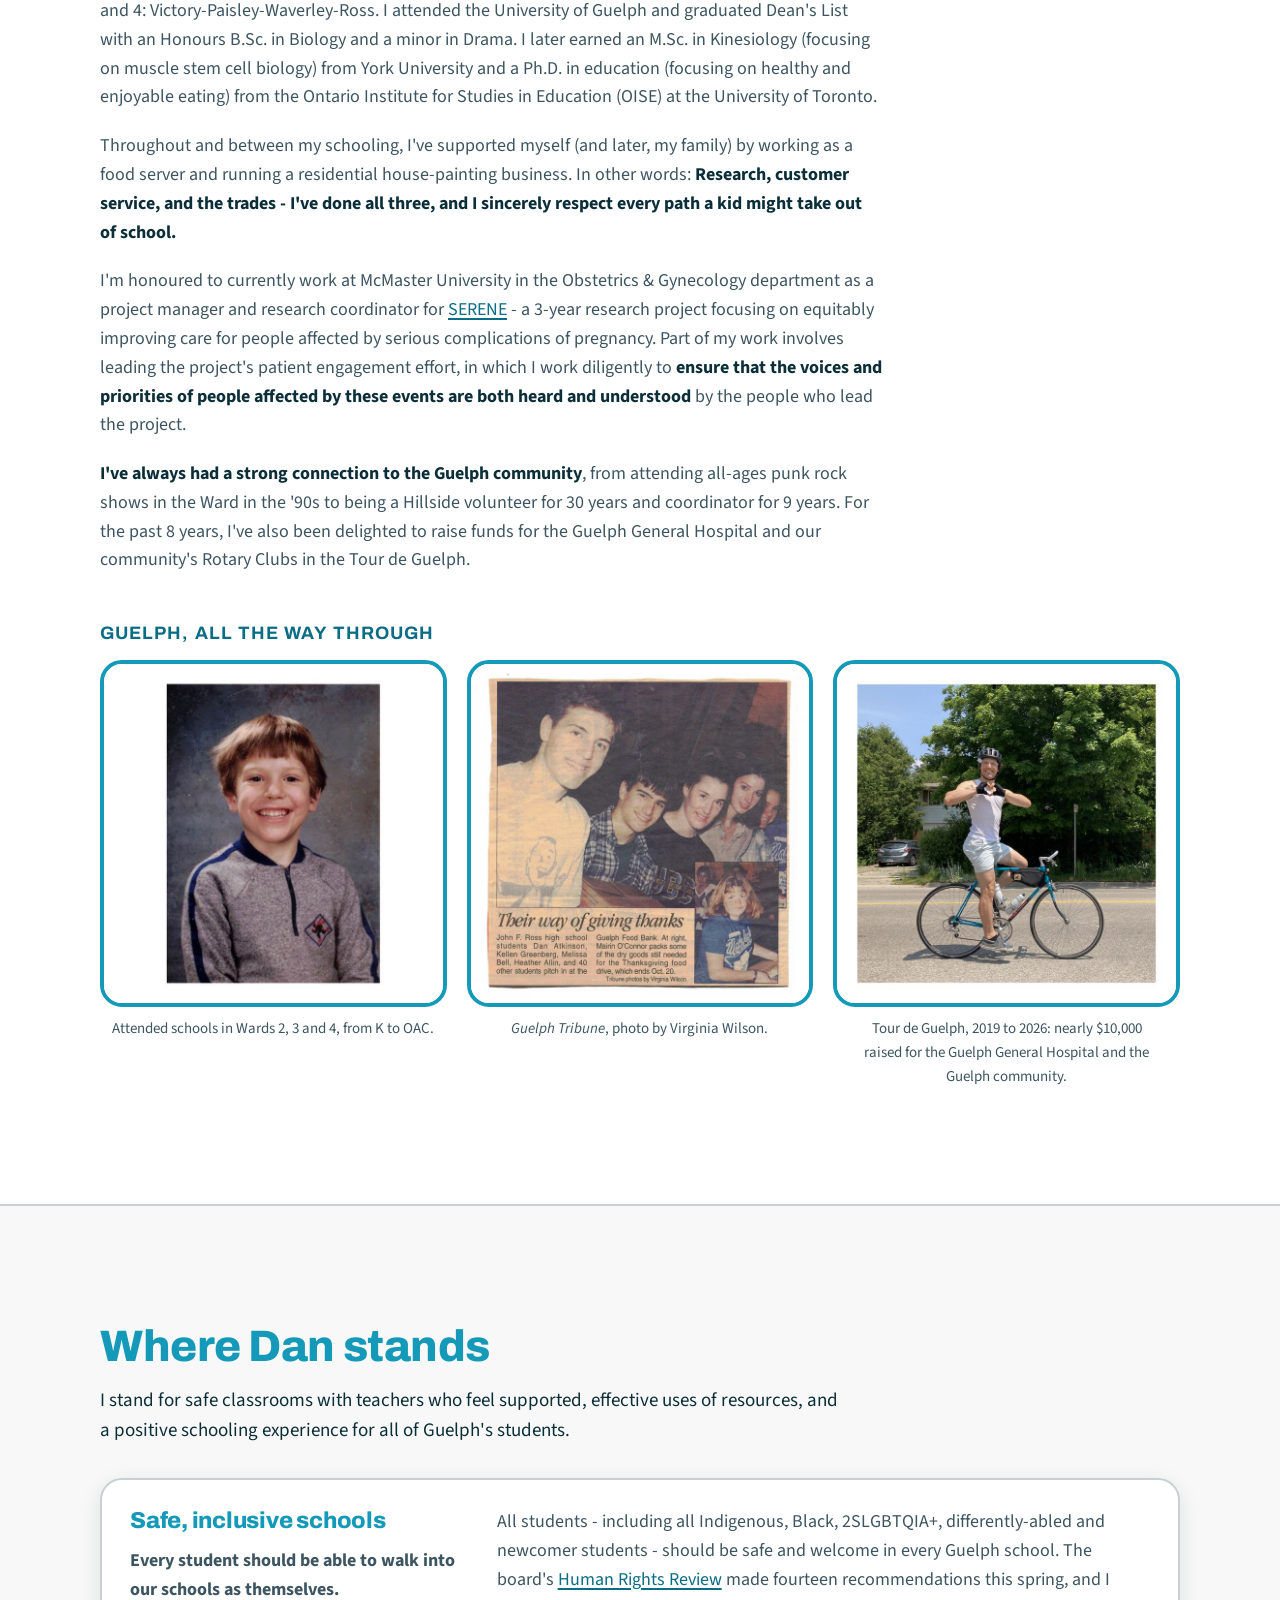
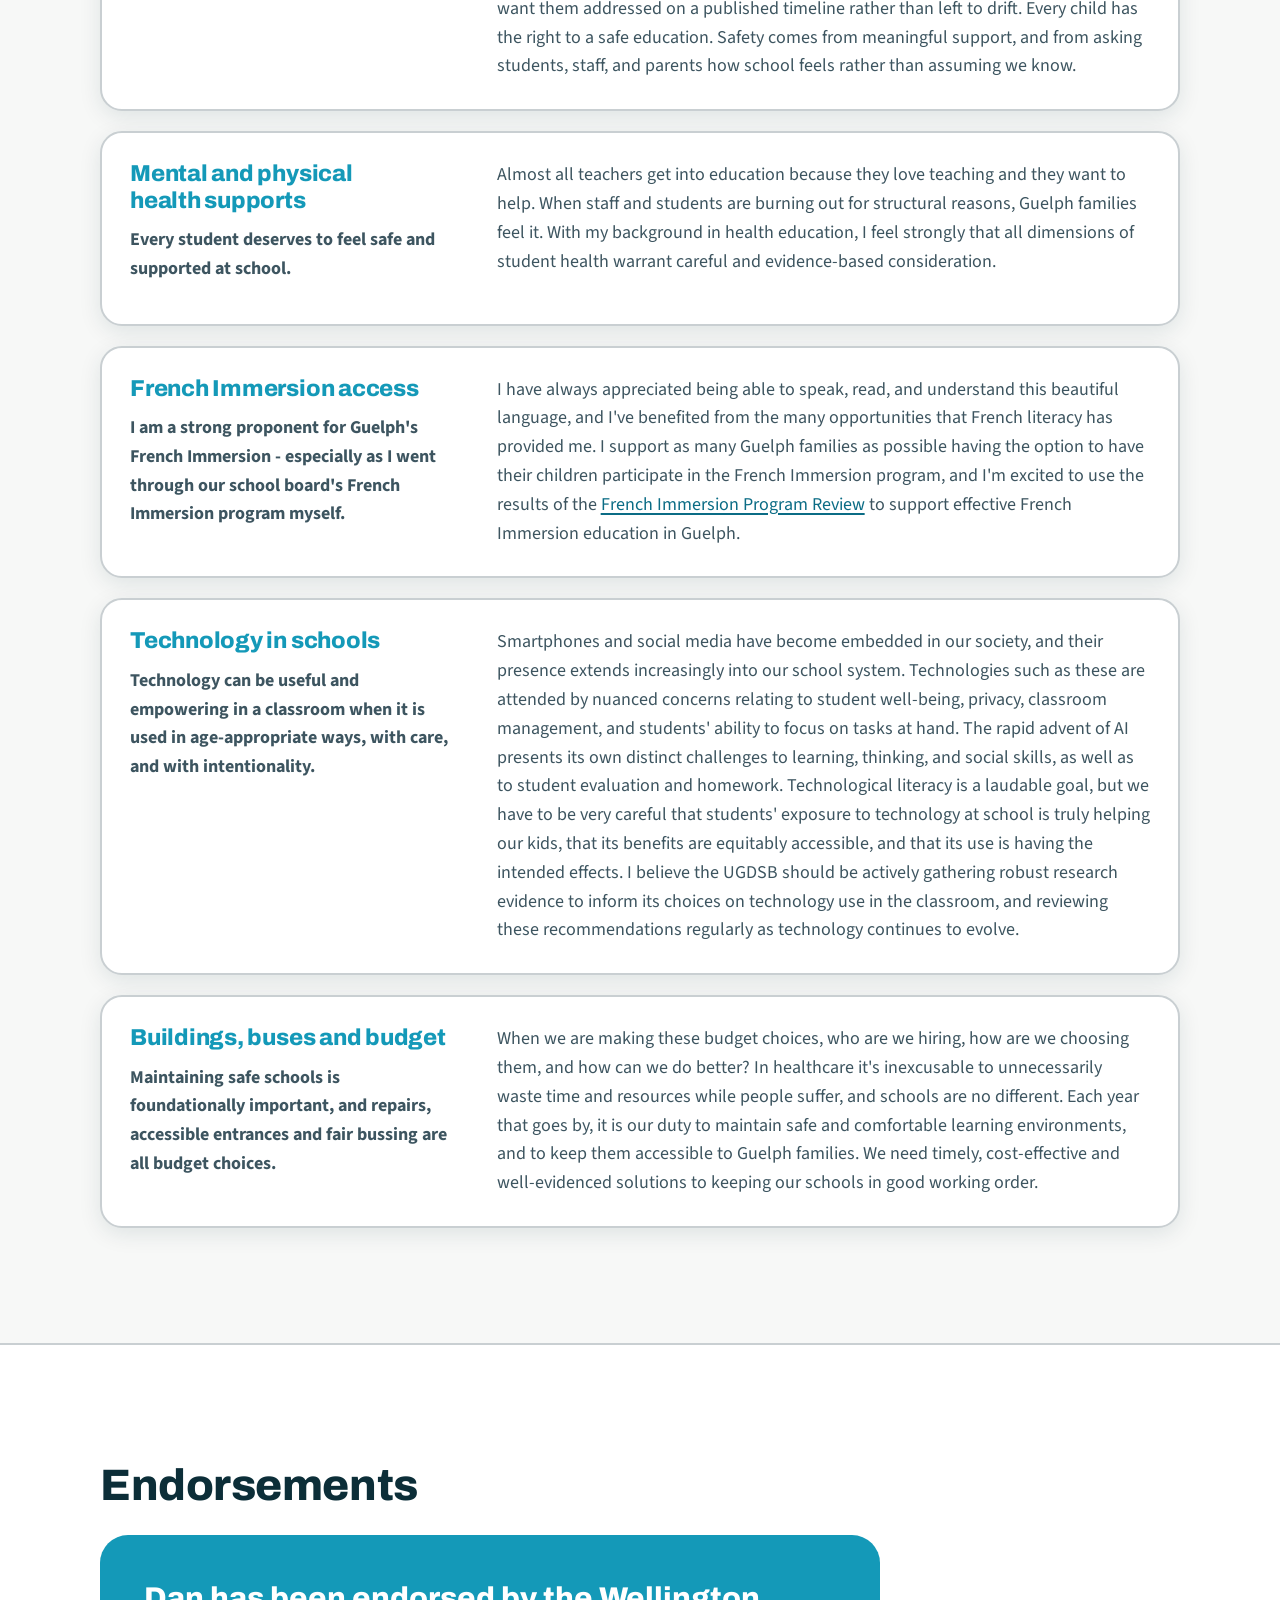
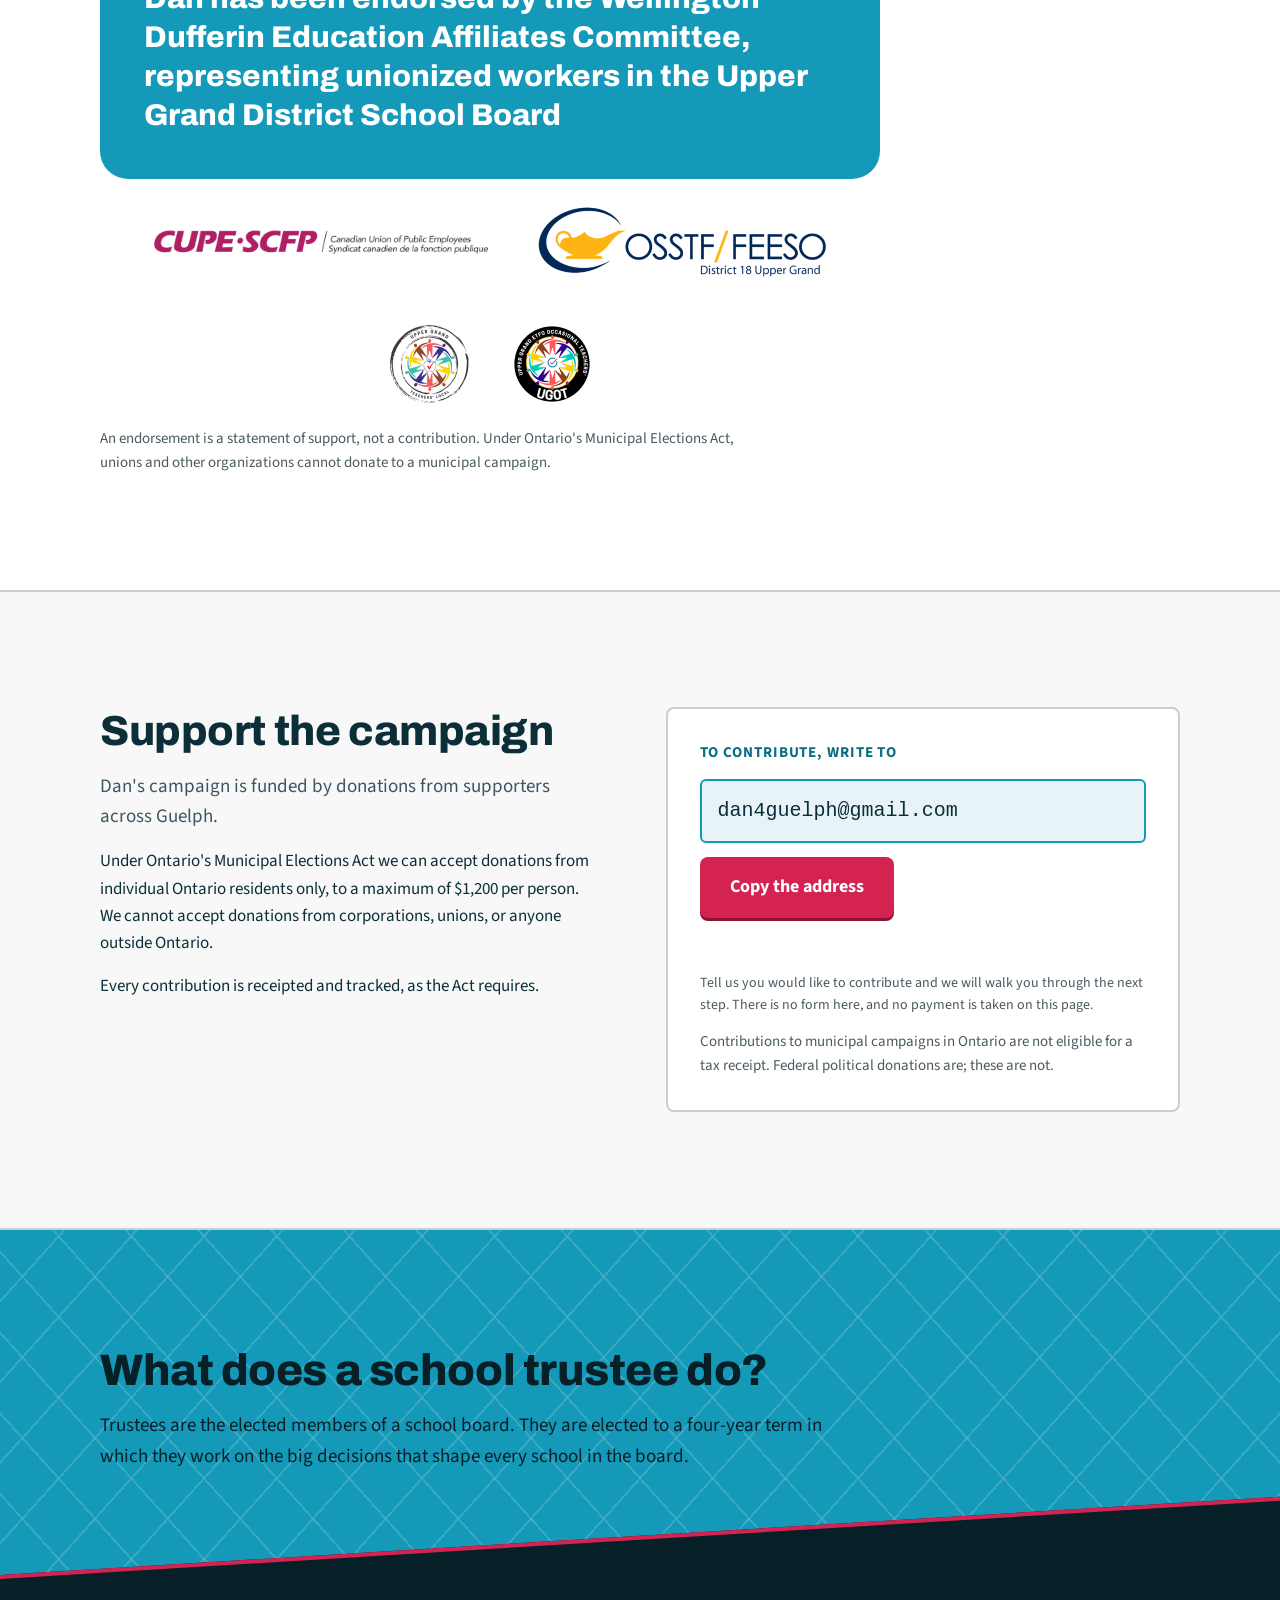
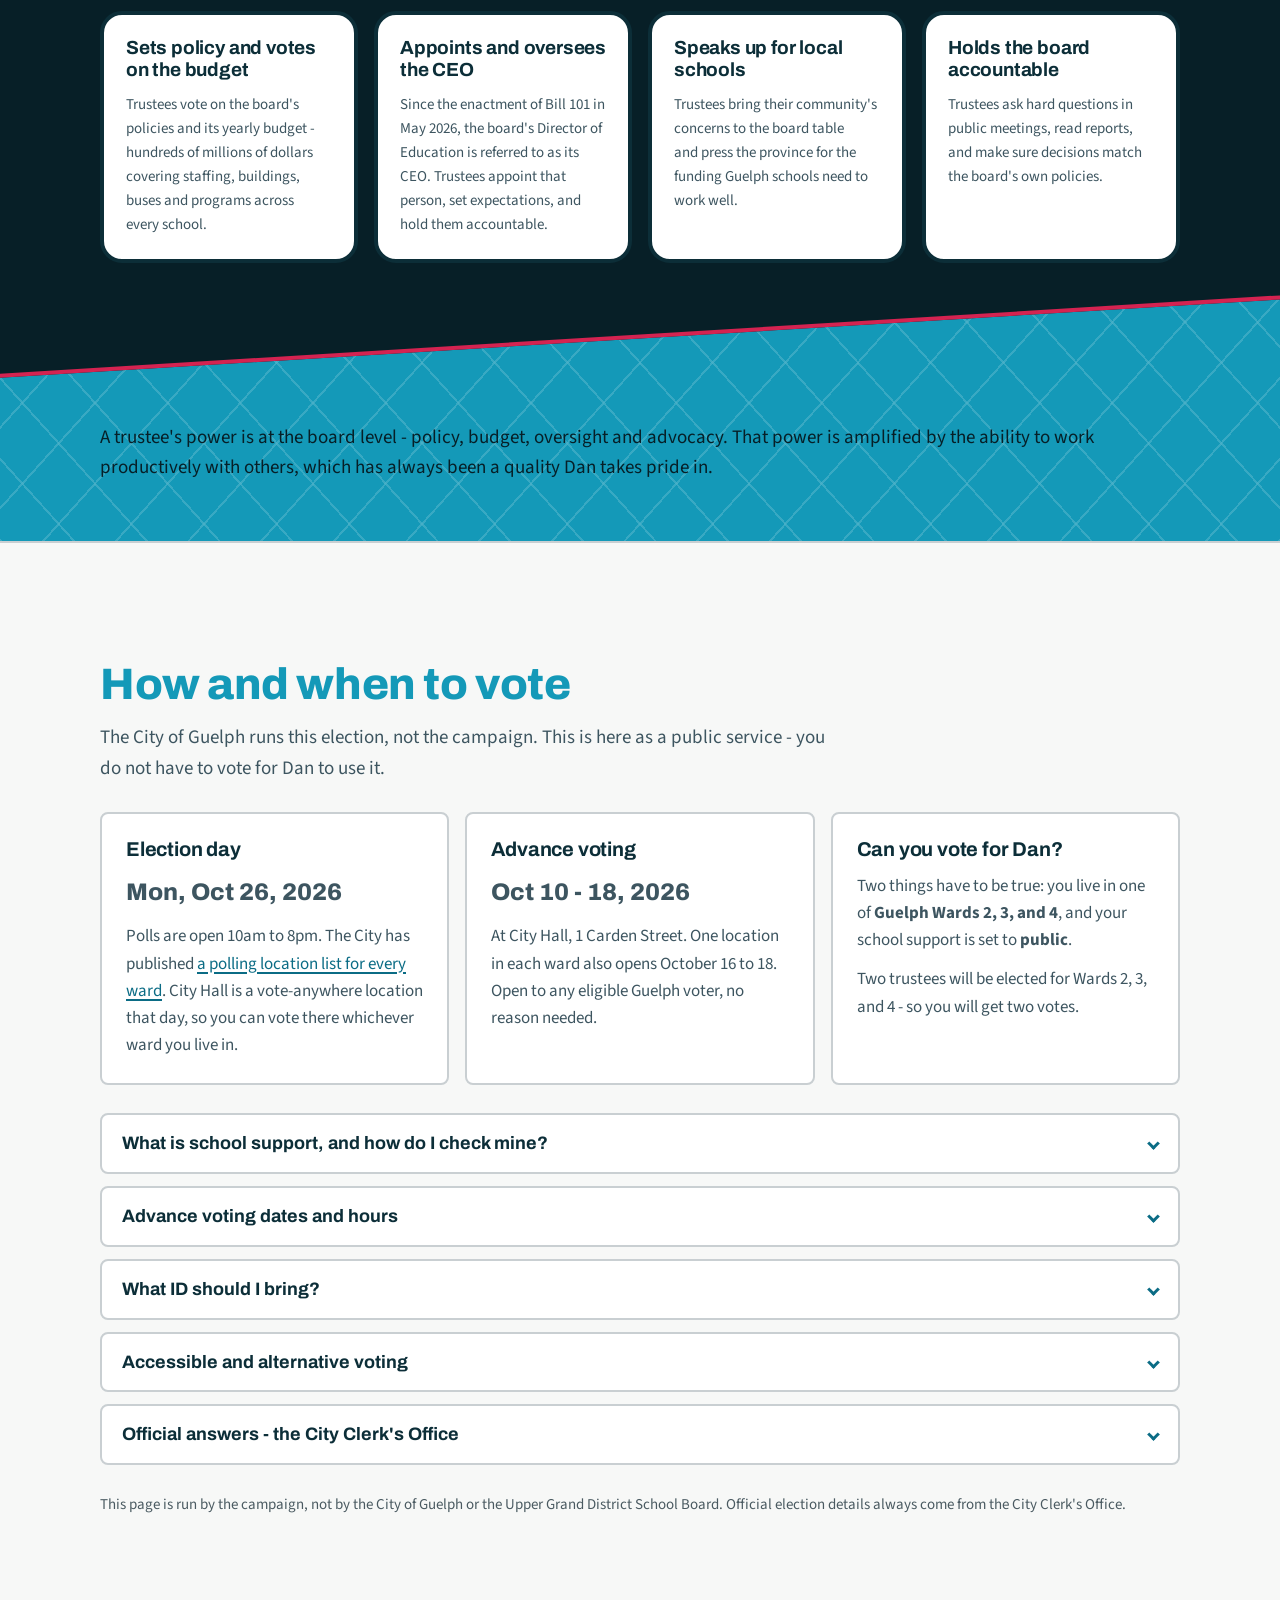
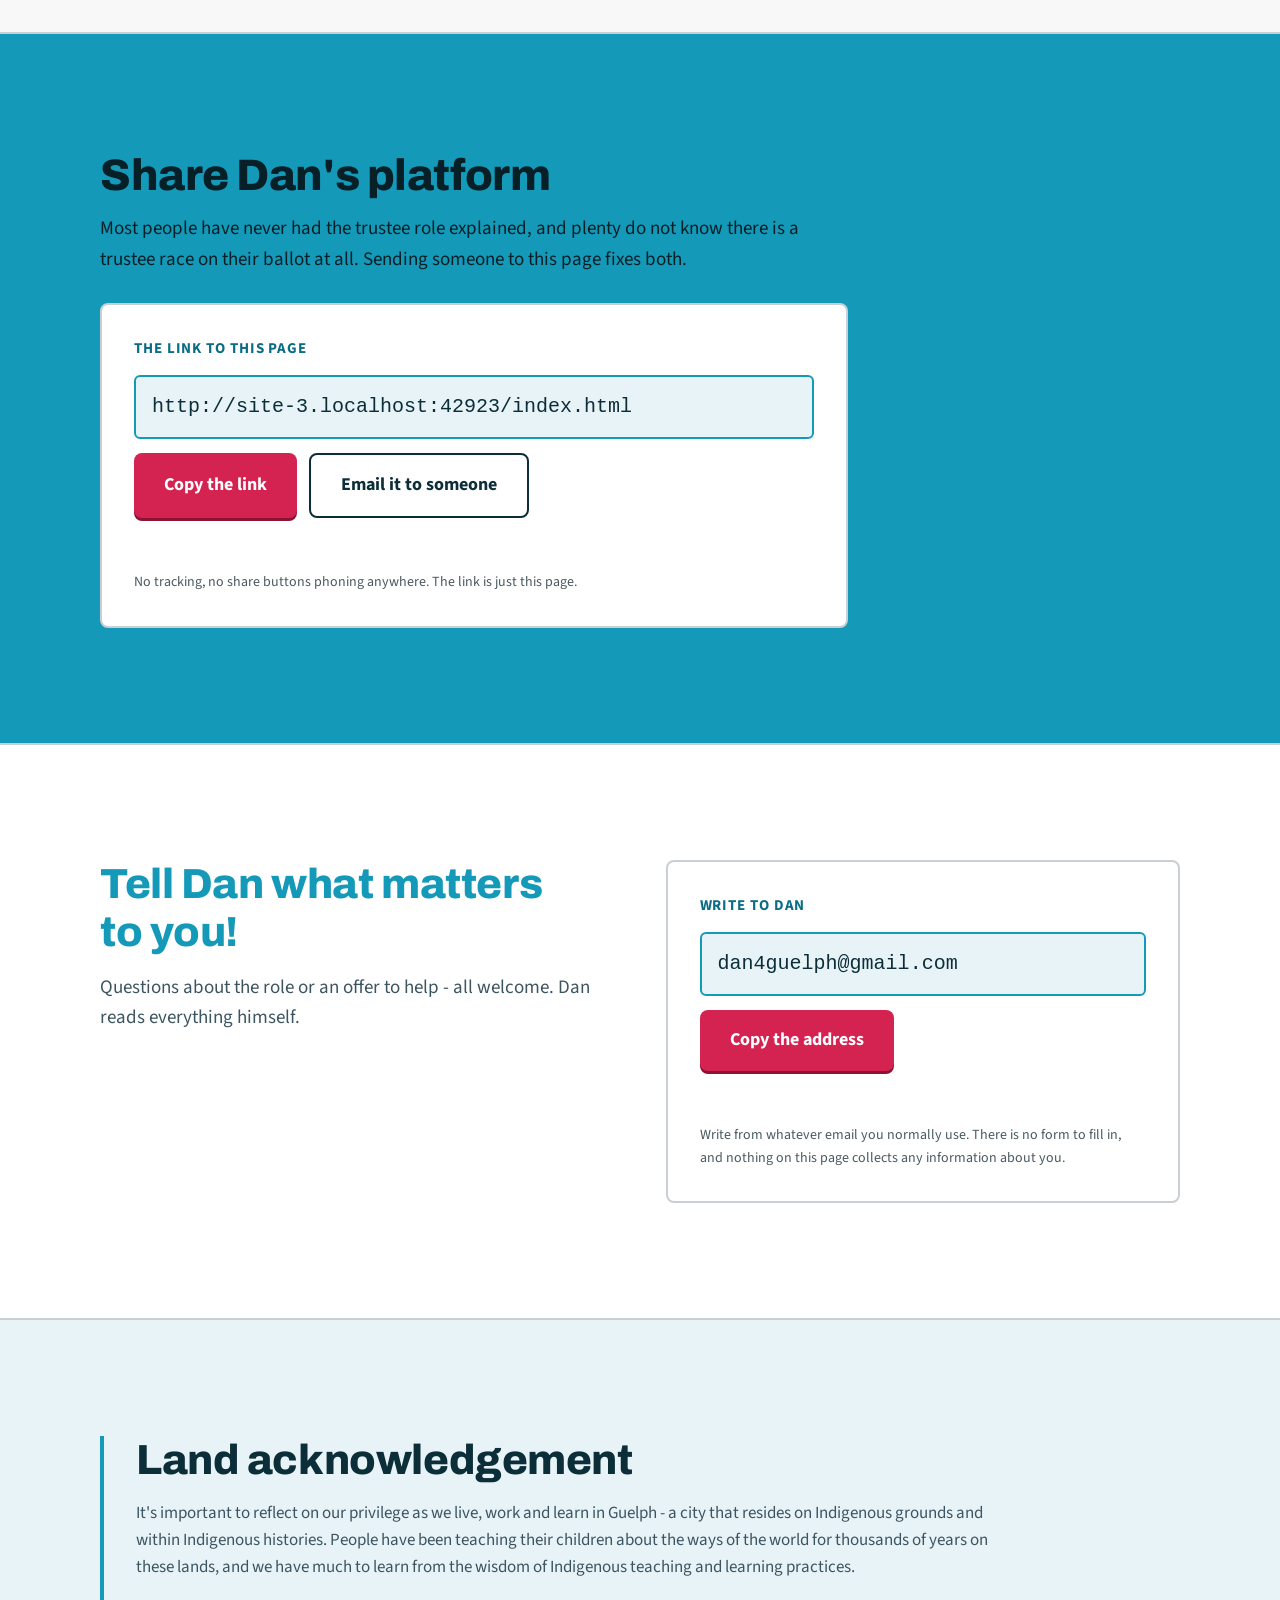
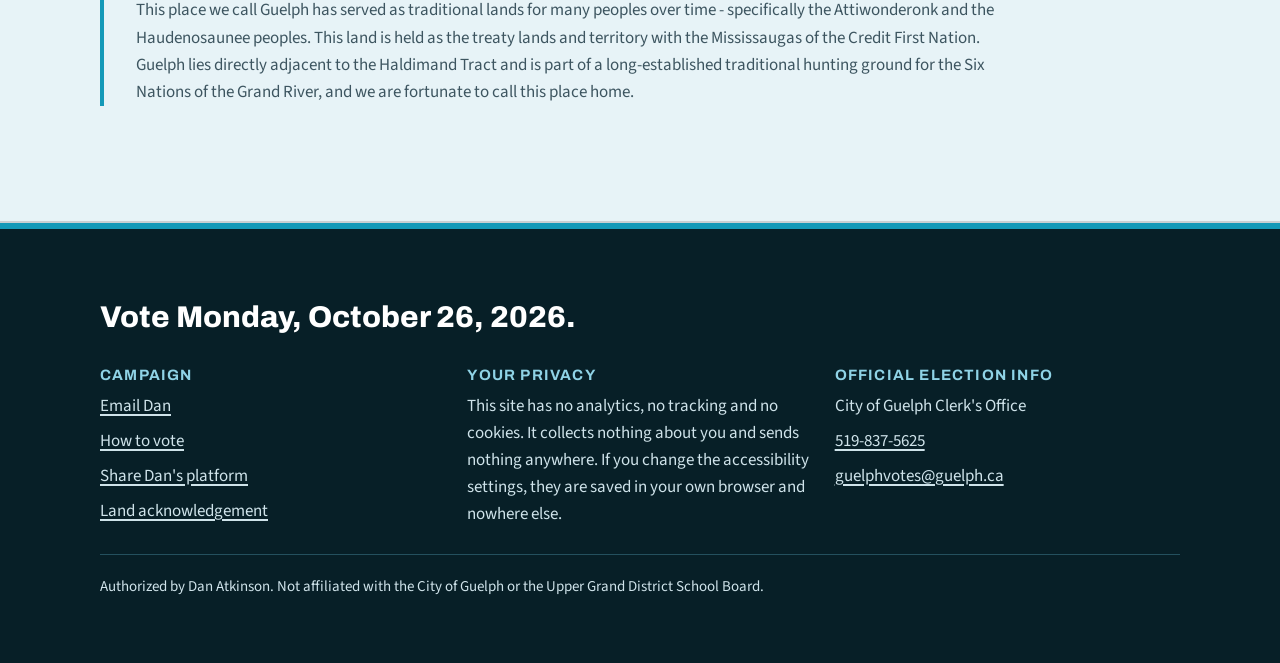
==== commit b624fd05: "Spider in front of the hero panel, bigger, with a light edge" ====
--- a/index.html
+++ b/index.html
@@ -12,7 +12,7 @@
      required even same-origin, because fonts are fetched in CORS mode. -->
 <link rel="preload" href="fonts/source-sans-3.woff2" as="font" type="font/woff2" crossorigin="" />
 <link rel="preload" href="fonts/archivo.woff2" as="font" type="font/woff2" crossorigin="" />
-<link rel="stylesheet" href="assets/site.css?v=8e38cf82" />
+<link rel="stylesheet" href="assets/site.css?v=12091137" />
 <script>
   /* Apply saved accessibility settings before first paint so the page never
      flashes in the wrong mode. Mirrors the OPTIONS map in assets/site.js. */
--- a/assets/site.css
+++ b/assets/site.css
@@ -1266,25 +1266,51 @@
    Rather than move the spider, the thread above it grows and pushes it down,
    which keeps the silk attached to the web without any transform arithmetic.
    It hangs inside the hero's right-hand web and the section's own
-   overflow:hidden trims the thread at the top. z-index 0 is the same level as
-   the webs and the drafting band, so it can never cross the copy; there is no
-   content in that corner for it to need to. */
+   overflow:hidden trims the thread at the top.
+
+   **z-index 2, so it hangs IN FRONT of the hero panel.** It sat at 0 with the
+   webs and the drafting band until 24 Oct 2026, on the reasoning that there
+   is no content in that corner for it to cross. That is true on a desktop and
+   false on a phone: below 768px the panel is all but full width - a 20px
+   gutter - so the panel's z-index 1 painted over the spider and left 34px of
+   bare thread against a busy web. The campaign could not find it, which is
+   how this was caught, and asked for exactly this: "even if it can go in
+   front of the hero block, so it's like it sits over top of it".
+   At rest it hangs in the panel's top-right corner, clear of the headline,
+   which ends well short of that column at every width. The drop on press does
+   cross the role line for a couple of seconds, which is the joke and is why
+   it climbs back.
+
+   **44px square**, so the hit area clears the 44px minimum this page holds
+   itself to. It was clamp(26px, 3.4vw, 38px) and so failed that at EVERY
+   width, phone and desktop both - the drawing was the whole button. That was
+   a real defect, not a visibility tweak, and it shipped.
+
+   **The white halo is what lets one spider work on two grounds.** It is
+   --ink-ground, which is #1A1226, and the panel it now sits over is #262134:
+   dark on dark, about 1.3:1, invisible. A light outline reads against both
+   the panel and the pumpkin without making the spider a different colour on
+   each, which no single rule could do. */
 .hw-spider {
   /* It is a <button>, so the browser's own chrome has to come off. */
   background: none; border: 0; padding: 0; font: inherit;
-  position: absolute; top: 0; z-index: 0;
+  position: absolute; top: 0; z-index: 2;
+  filter: drop-shadow(0 0 1.5px rgba(255, 255, 255, 0.95))
+          drop-shadow(0 0 3px rgba(255, 255, 255, 0.55));
   /* The silhouettes are drawn in currentColor, and --ink is near-white under
      this skin, so both the spider and the bats come out ghost-white on the
      pumpkin unless they are told otherwise. Caught in a screenshot, not in
      the markup. */
   color: var(--ink-ground);
   right: clamp(30px, 5.4vw, 68px);
-  width: clamp(26px, 3.4vw, 38px);
+  width: 44px;
   display: flex; flex-direction: column; align-items: center;
   cursor: pointer;
 }
 .hw-spider__thread {
-  width: 2px; height: clamp(34px, 6vw, 62px);
+  /* The resting drop was 34px on a phone, which left the body tucked under
+     the header's shadow and half behind the panel's corner. 44 clears both. */
+  width: 2px; height: clamp(44px, 6vw, 62px);
   background: rgba(255, 255, 255, 0.55);
   transition: height 760ms cubic-bezier(0.33, 1.2, 0.52, 1);
 }
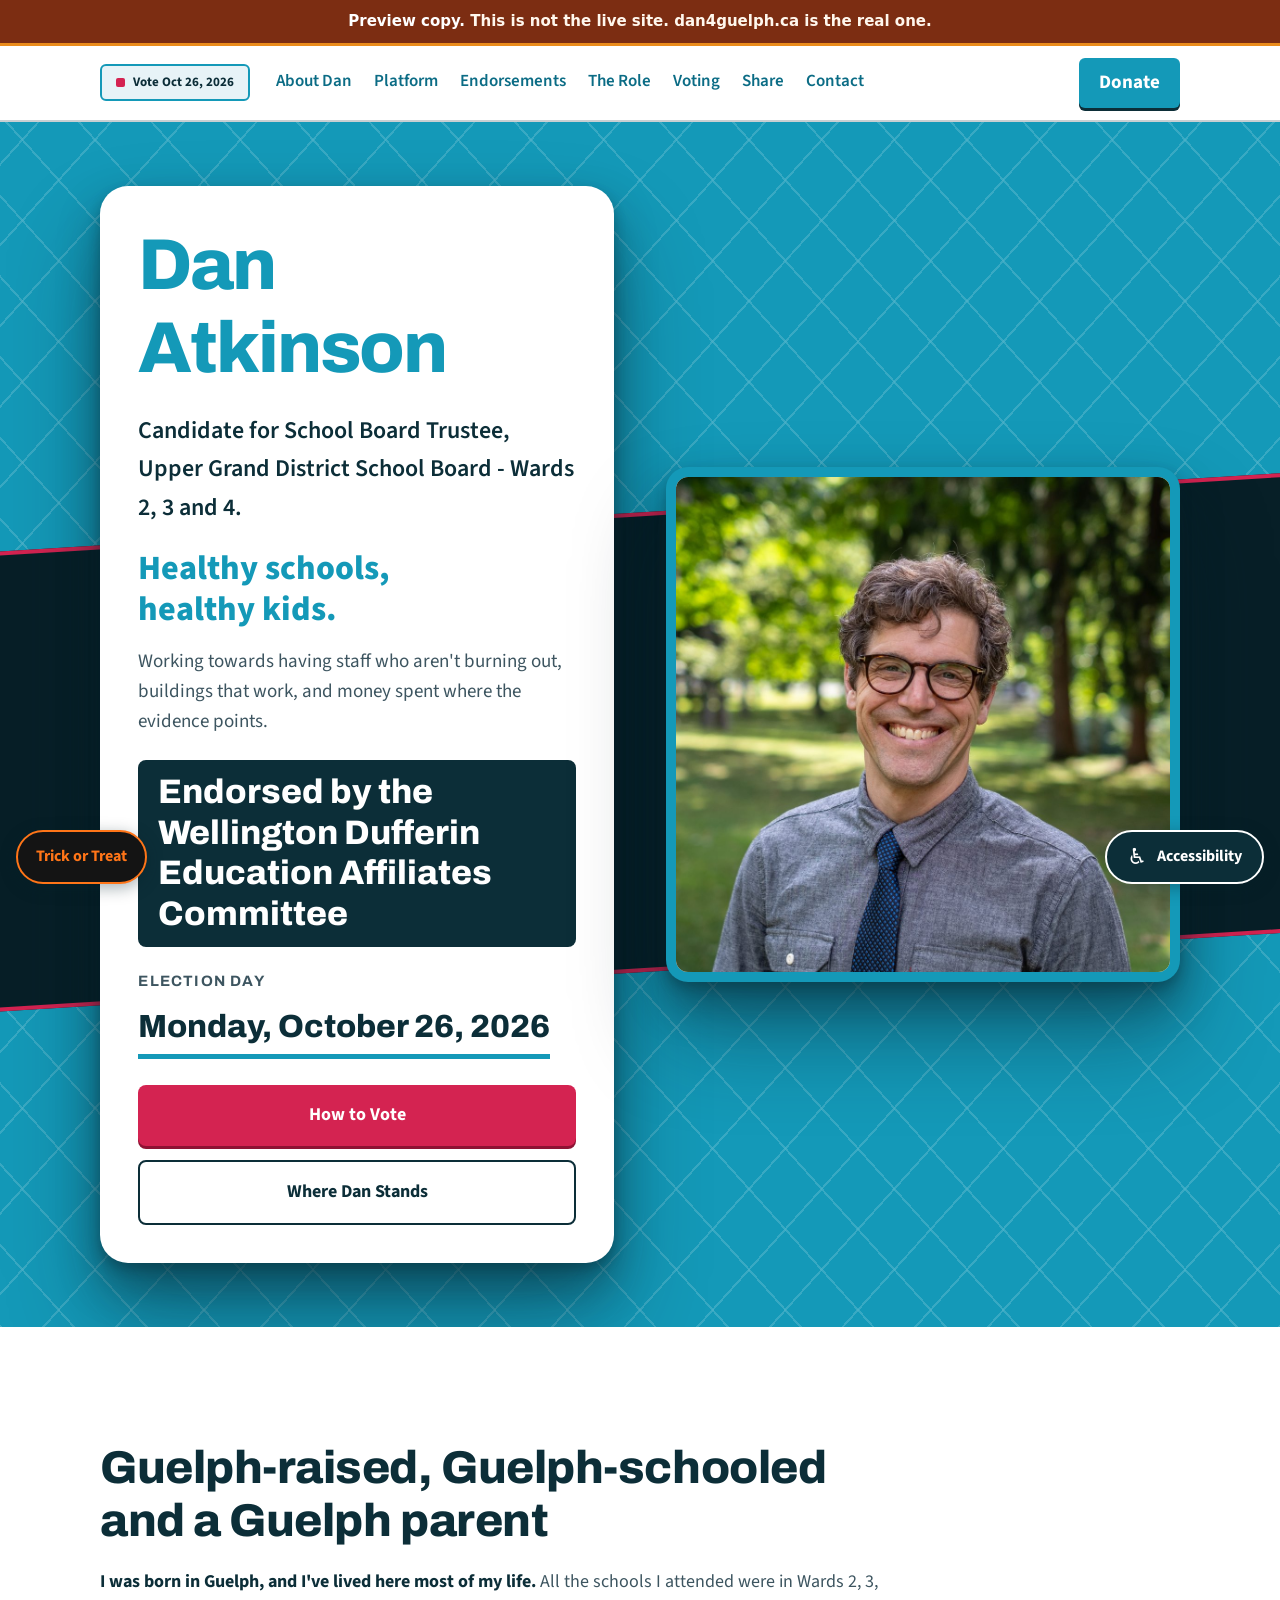
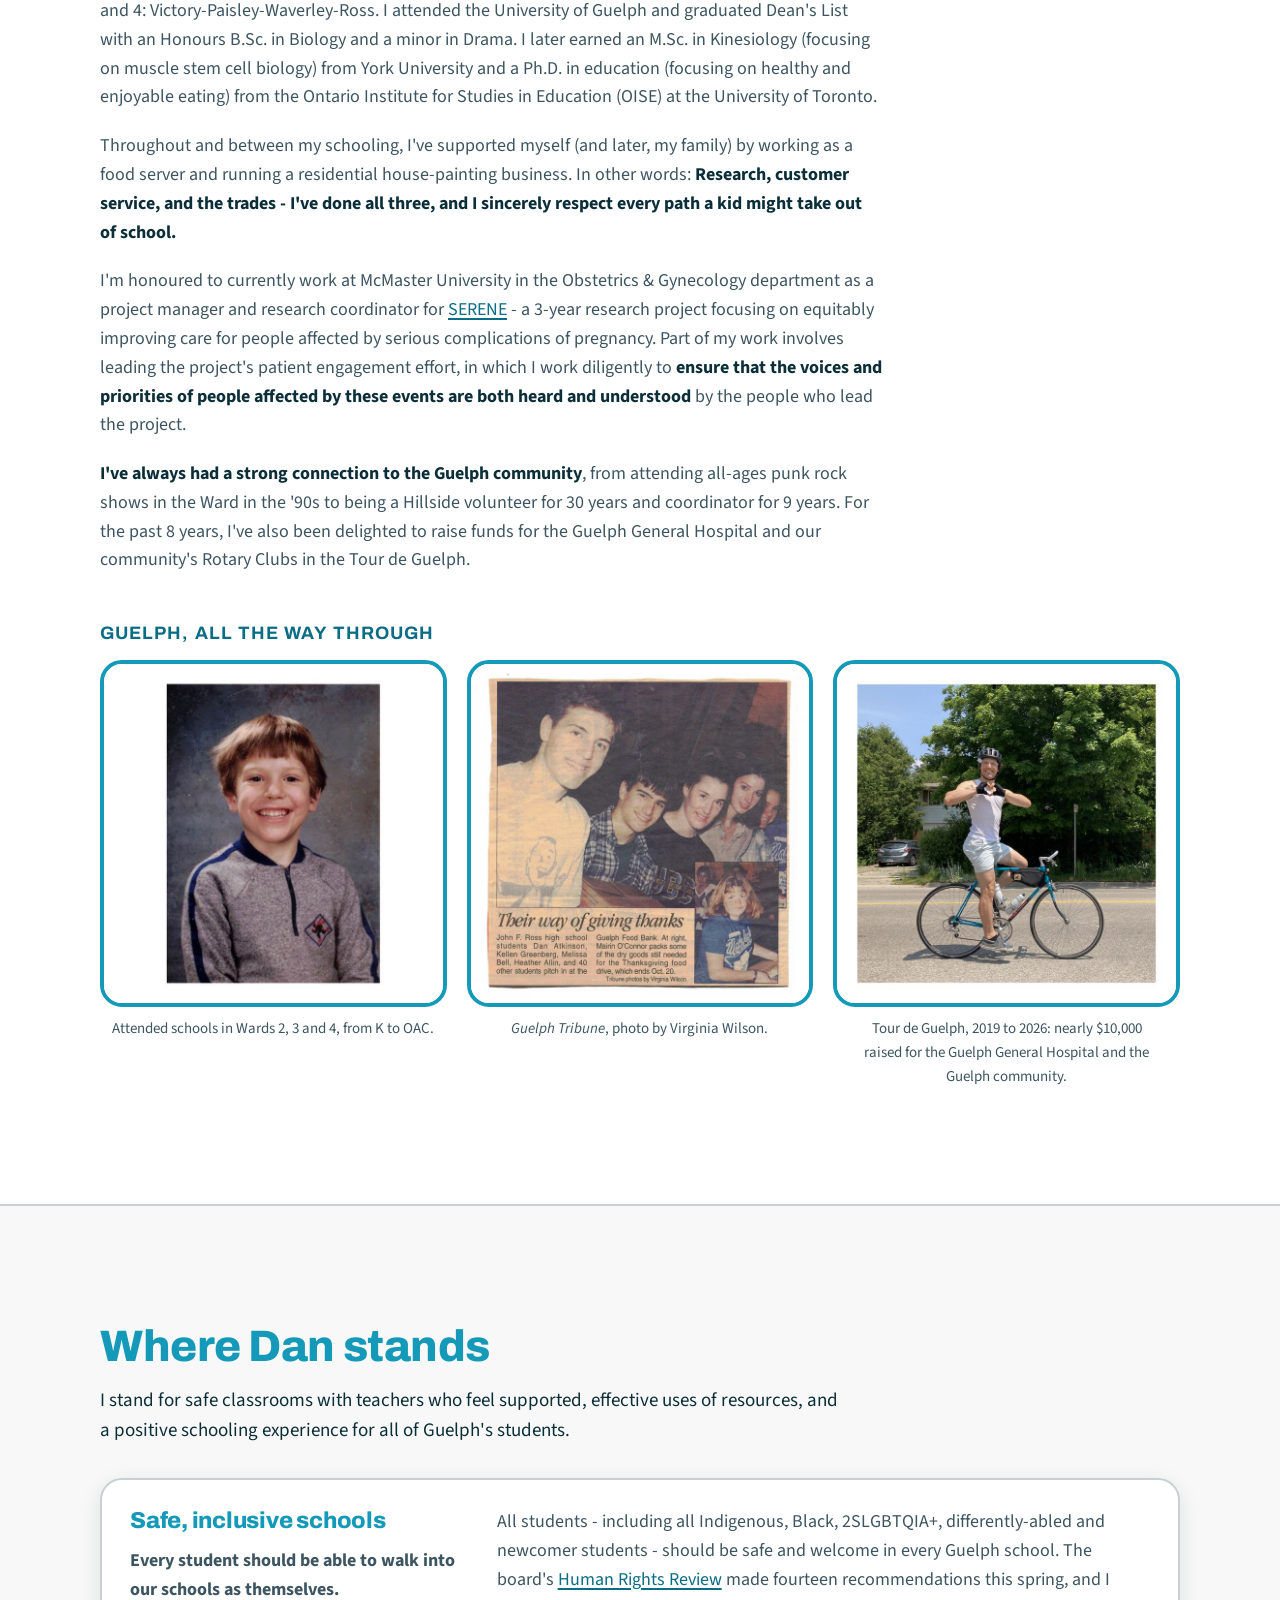
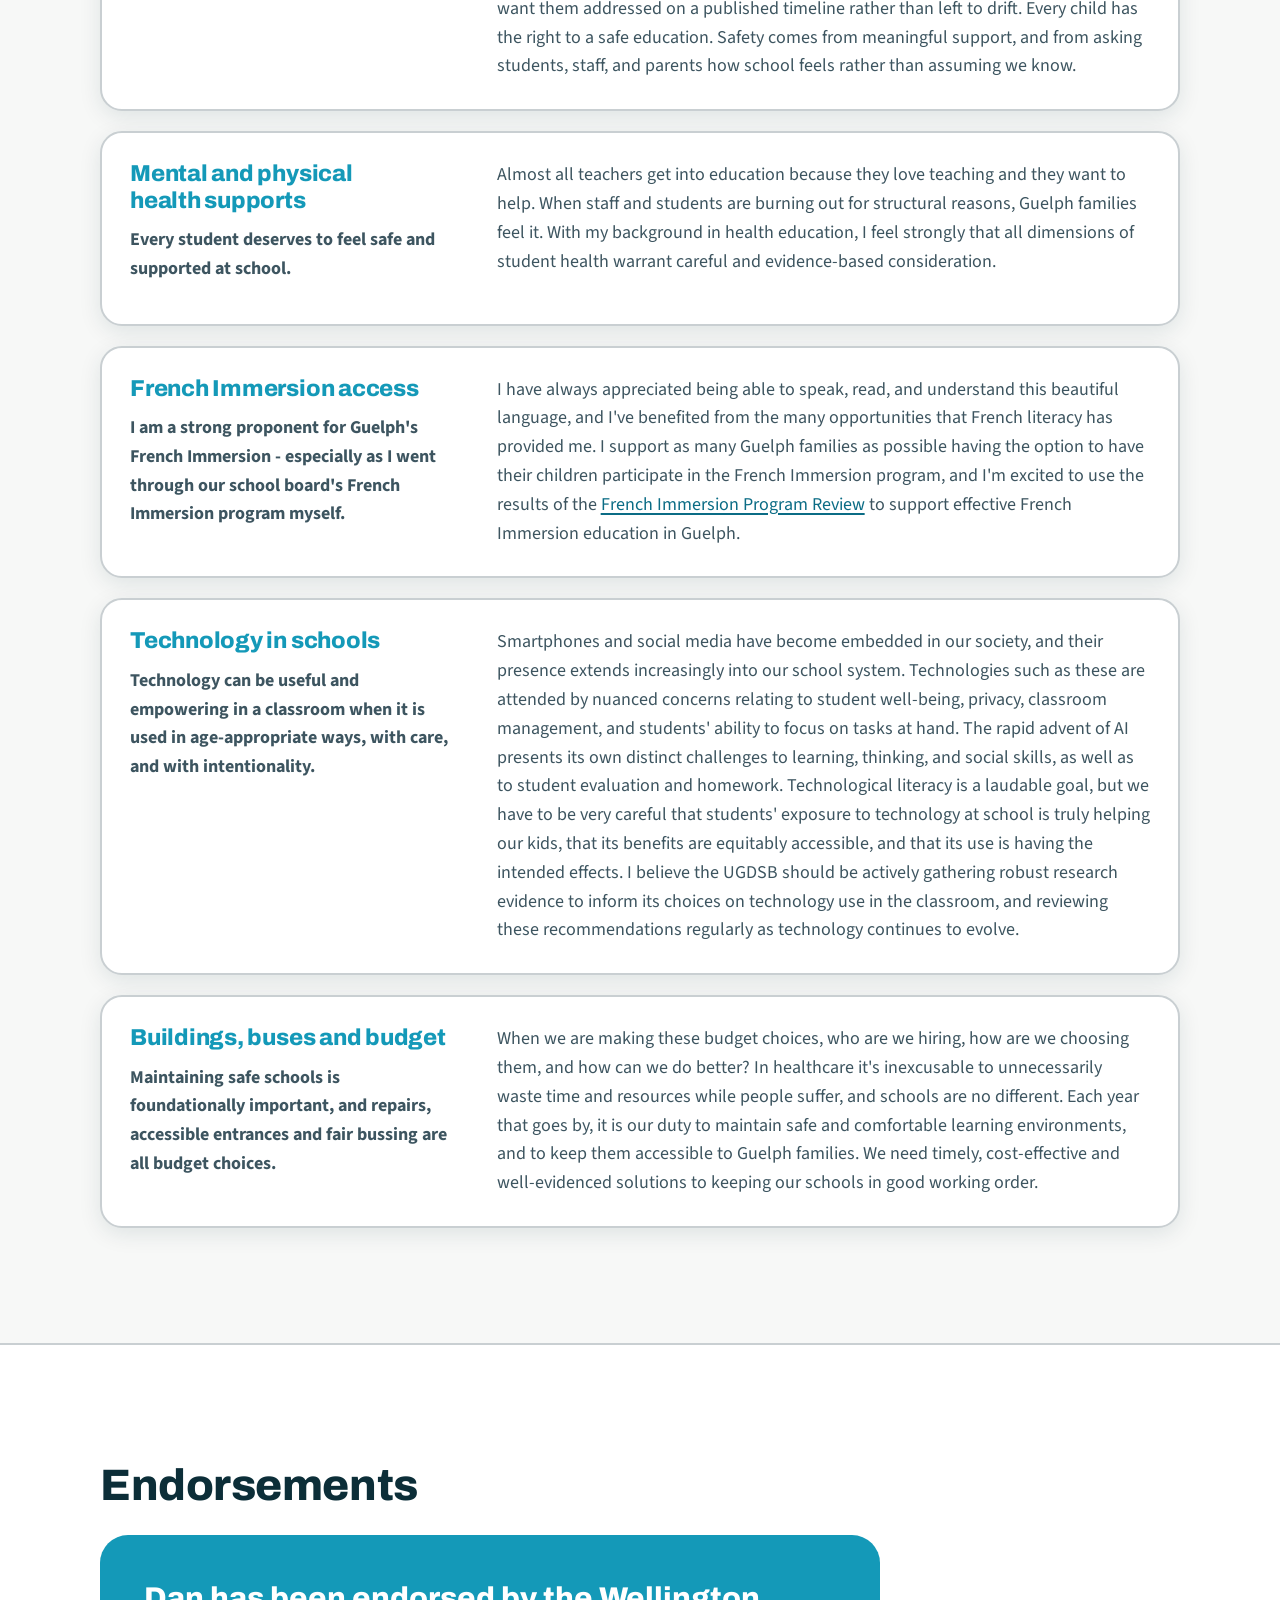
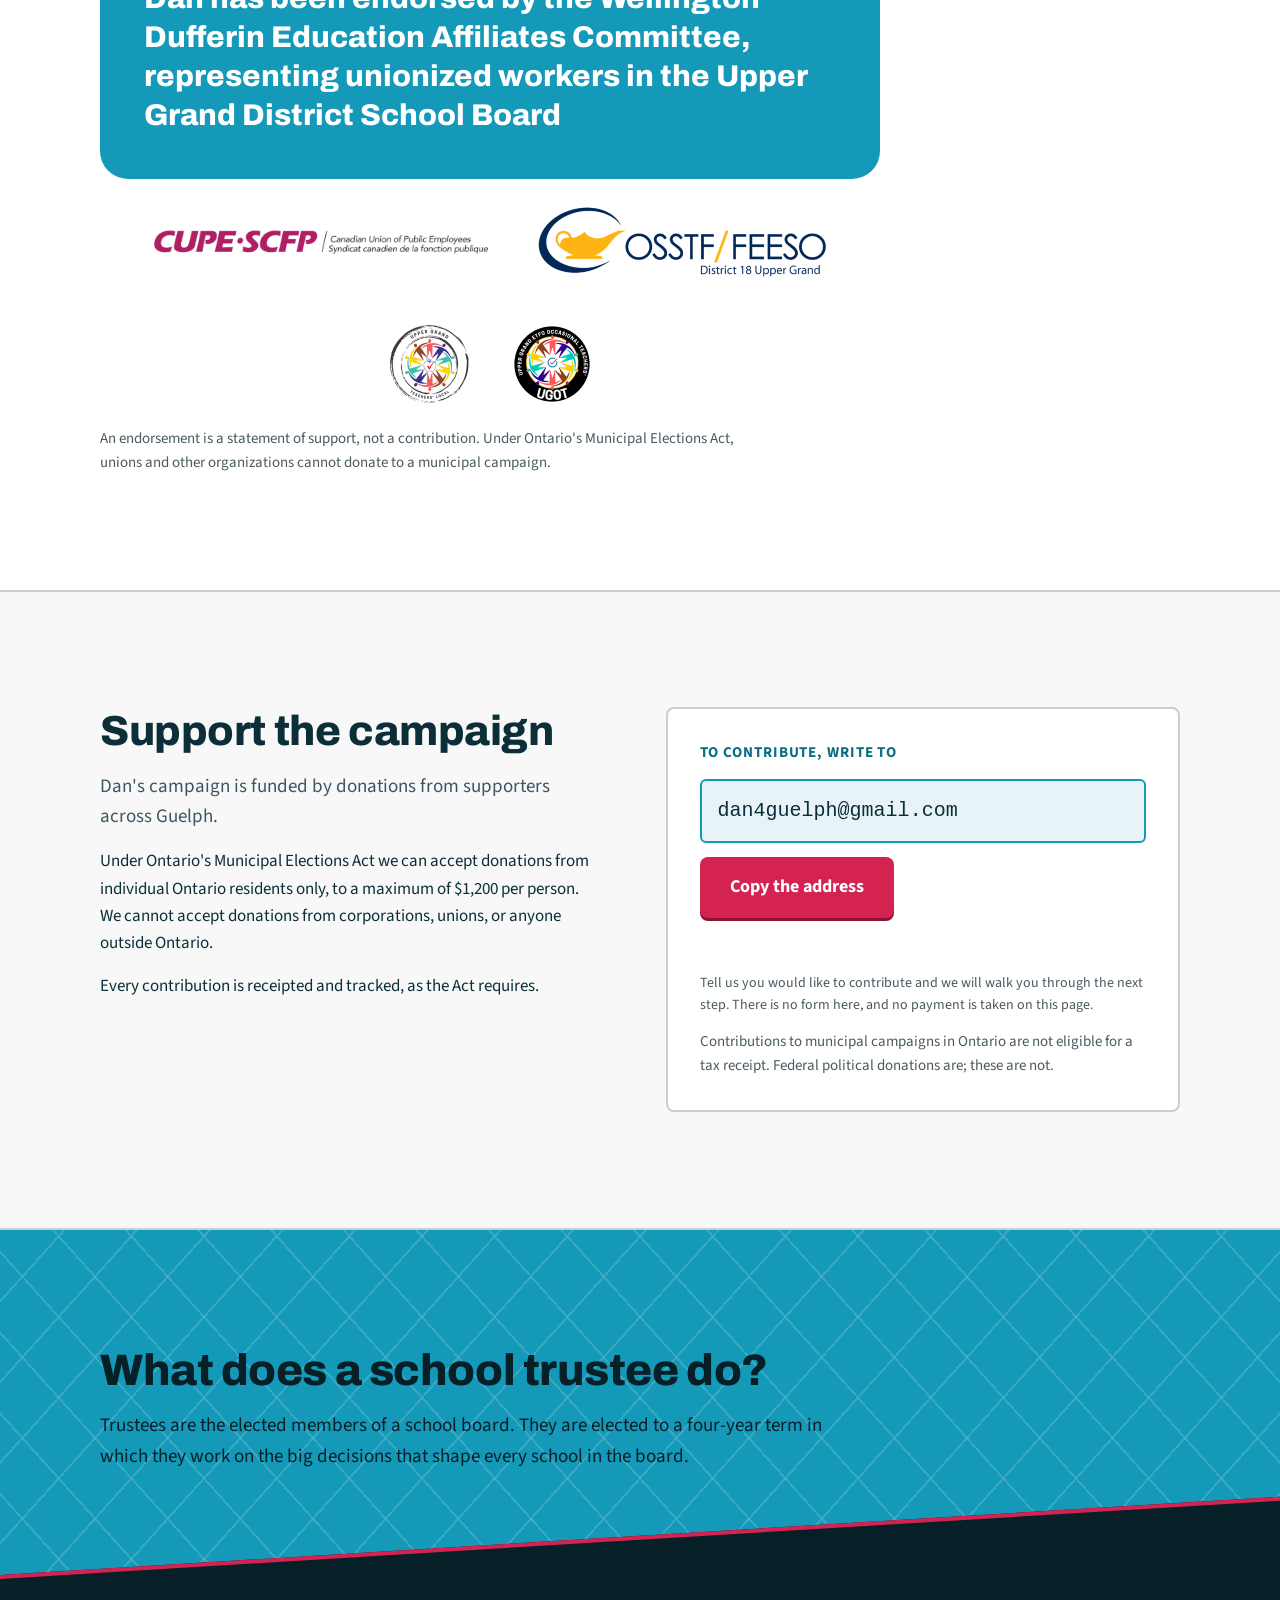
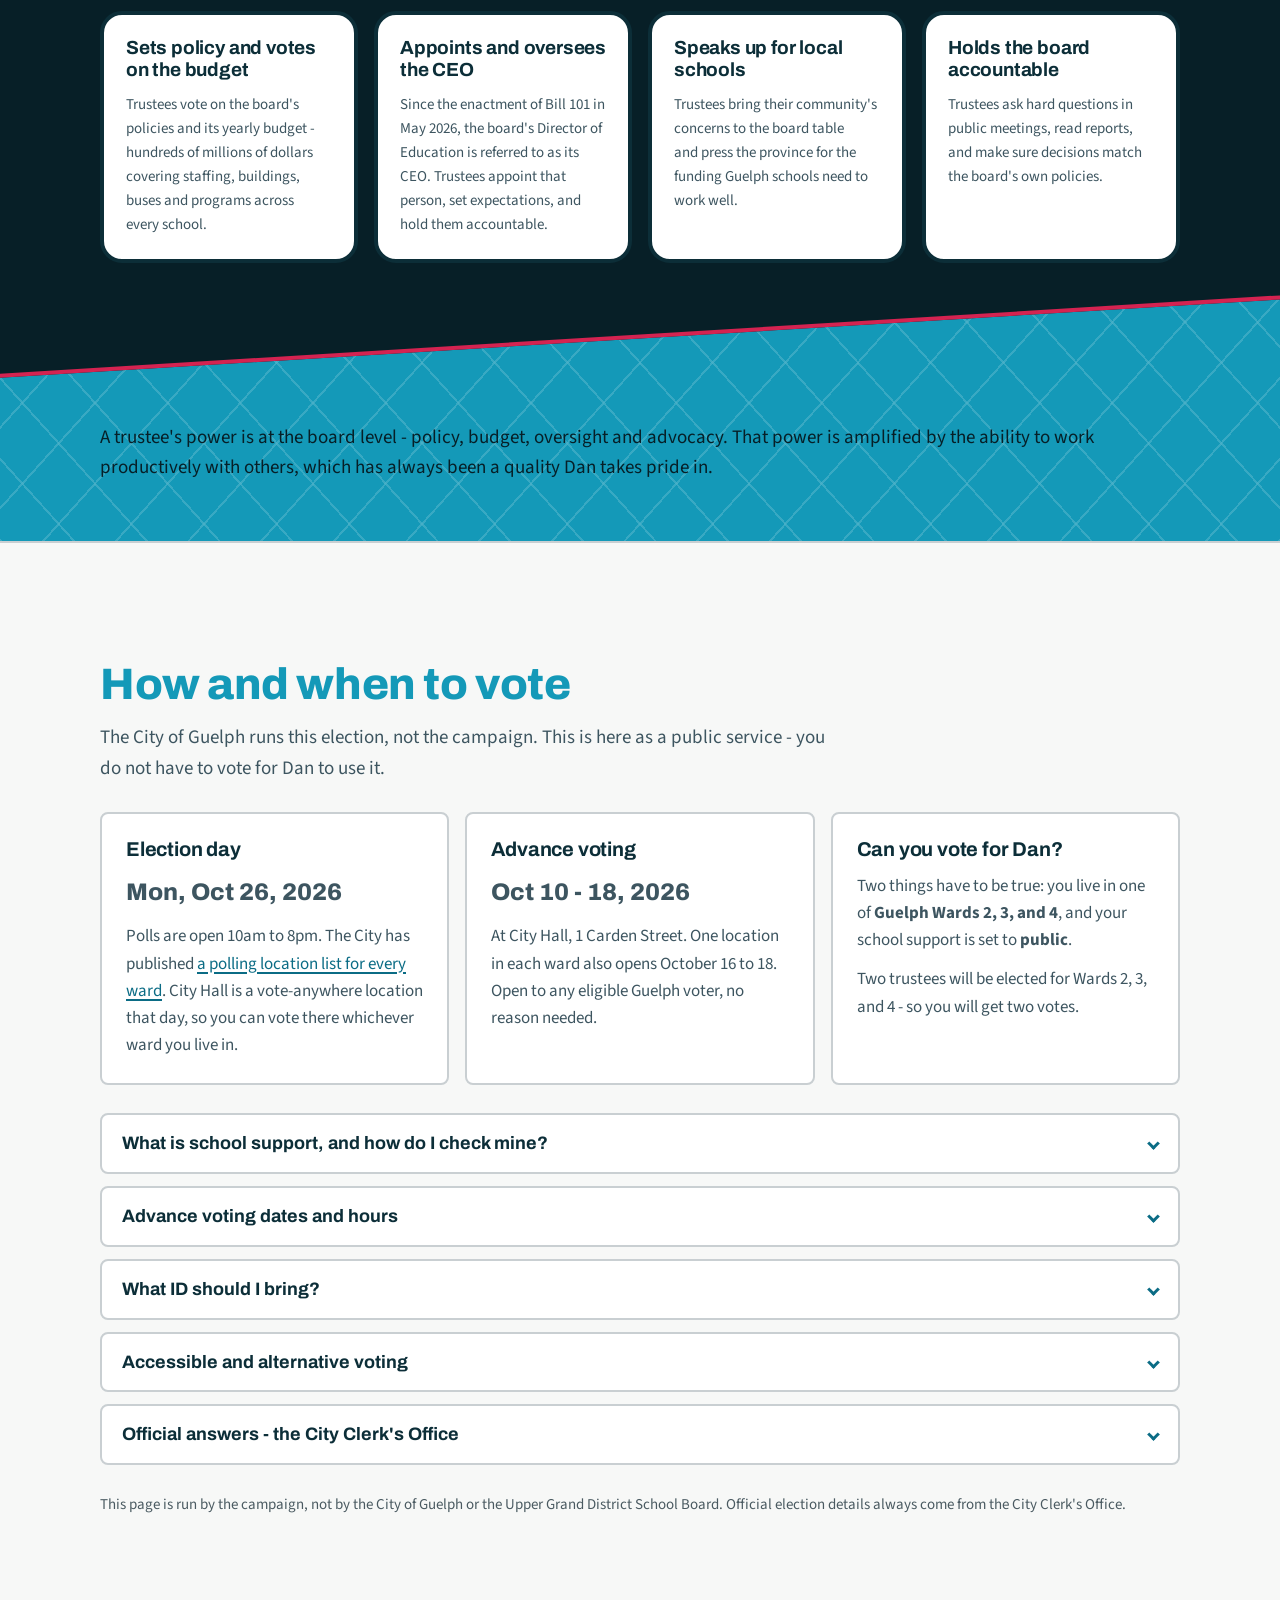
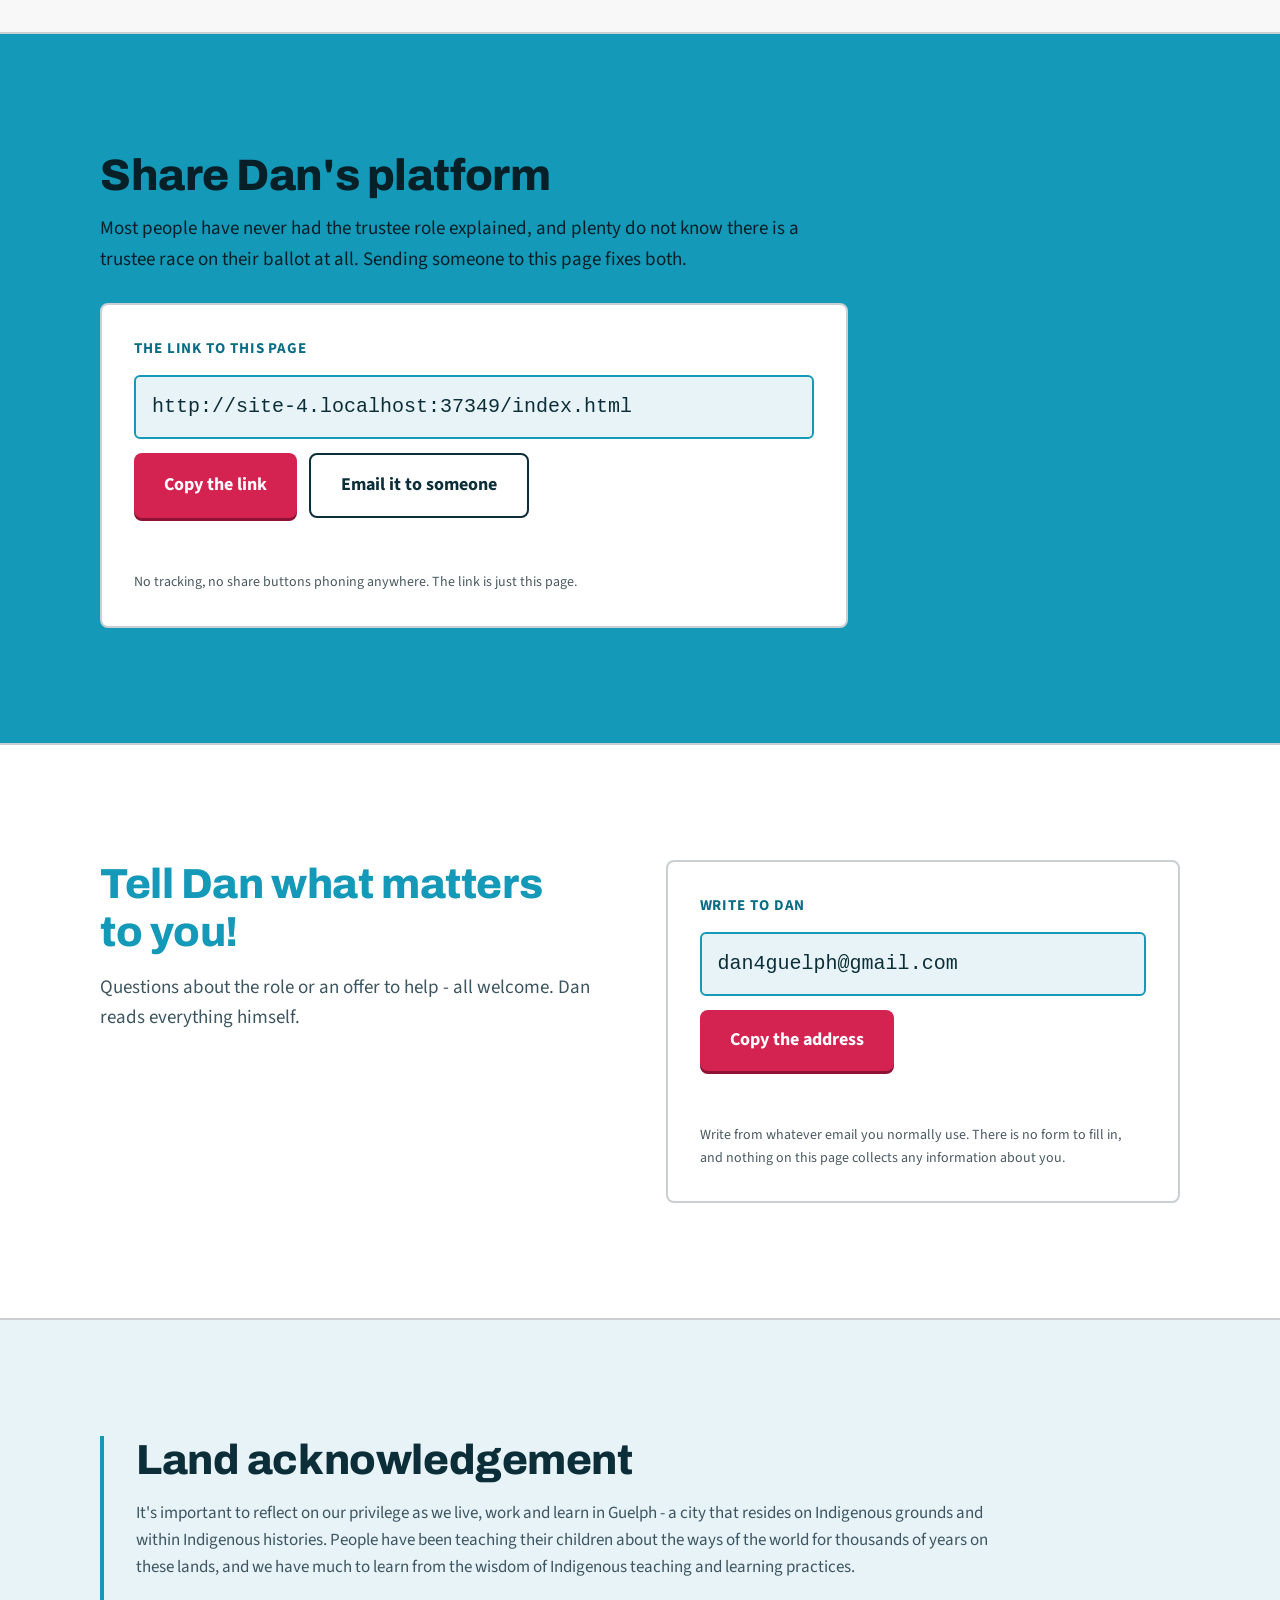
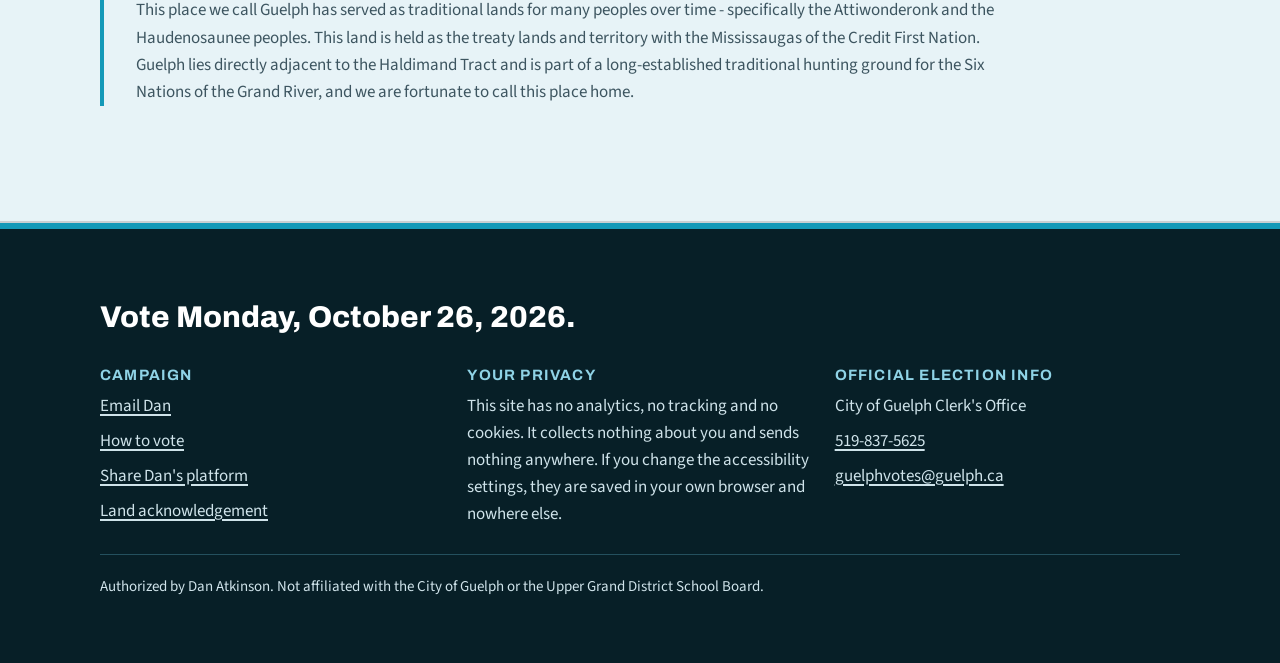
==== commit e2c01aa1: "The costume cue shows itself where there is no hover" ====
--- a/index.html
+++ b/index.html
@@ -12,7 +12,7 @@
      required even same-origin, because fonts are fetched in CORS mode. -->
 <link rel="preload" href="fonts/source-sans-3.woff2" as="font" type="font/woff2" crossorigin="" />
 <link rel="preload" href="fonts/archivo.woff2" as="font" type="font/woff2" crossorigin="" />
-<link rel="stylesheet" href="assets/site.css?v=12091137" />
+<link rel="stylesheet" href="assets/site.css?v=ef90ae27" />
 <script>
   /* Apply saved accessibility settings before first paint so the page never
      flashes in the wrong mode. Mirrors the OPTIONS map in assets/site.js. */
--- a/assets/site.css
+++ b/assets/site.css
@@ -1226,6 +1226,17 @@
 }
 .hw-shuffle:hover .hw-shuffle__hint,
 .hw-shuffle:focus-visible .hw-shuffle__hint { opacity: 1; transform: none; }
+/* On a touch screen there is no hover, so a cue that only appears on hover
+   never appears at all: the photograph just looks like a photograph and
+   nobody learns there are four more behind it. Most of this site's traffic
+   is phones, which makes that the common case rather than the edge one.
+   So where the pointer is coarse the cue is simply always on.
+   The spider and the pumpkin deliberately get no such treatment - they are
+   eggs and finding them is the point. This is a feature, and a feature
+   nobody can see is not a feature. */
+@media (hover: none) {
+  .hw-shuffle__hint { opacity: 1; transform: none; }
+}
 @media (prefers-reduced-motion: reduce) {
   .hw-shuffle__hint { transition: none; }
 }
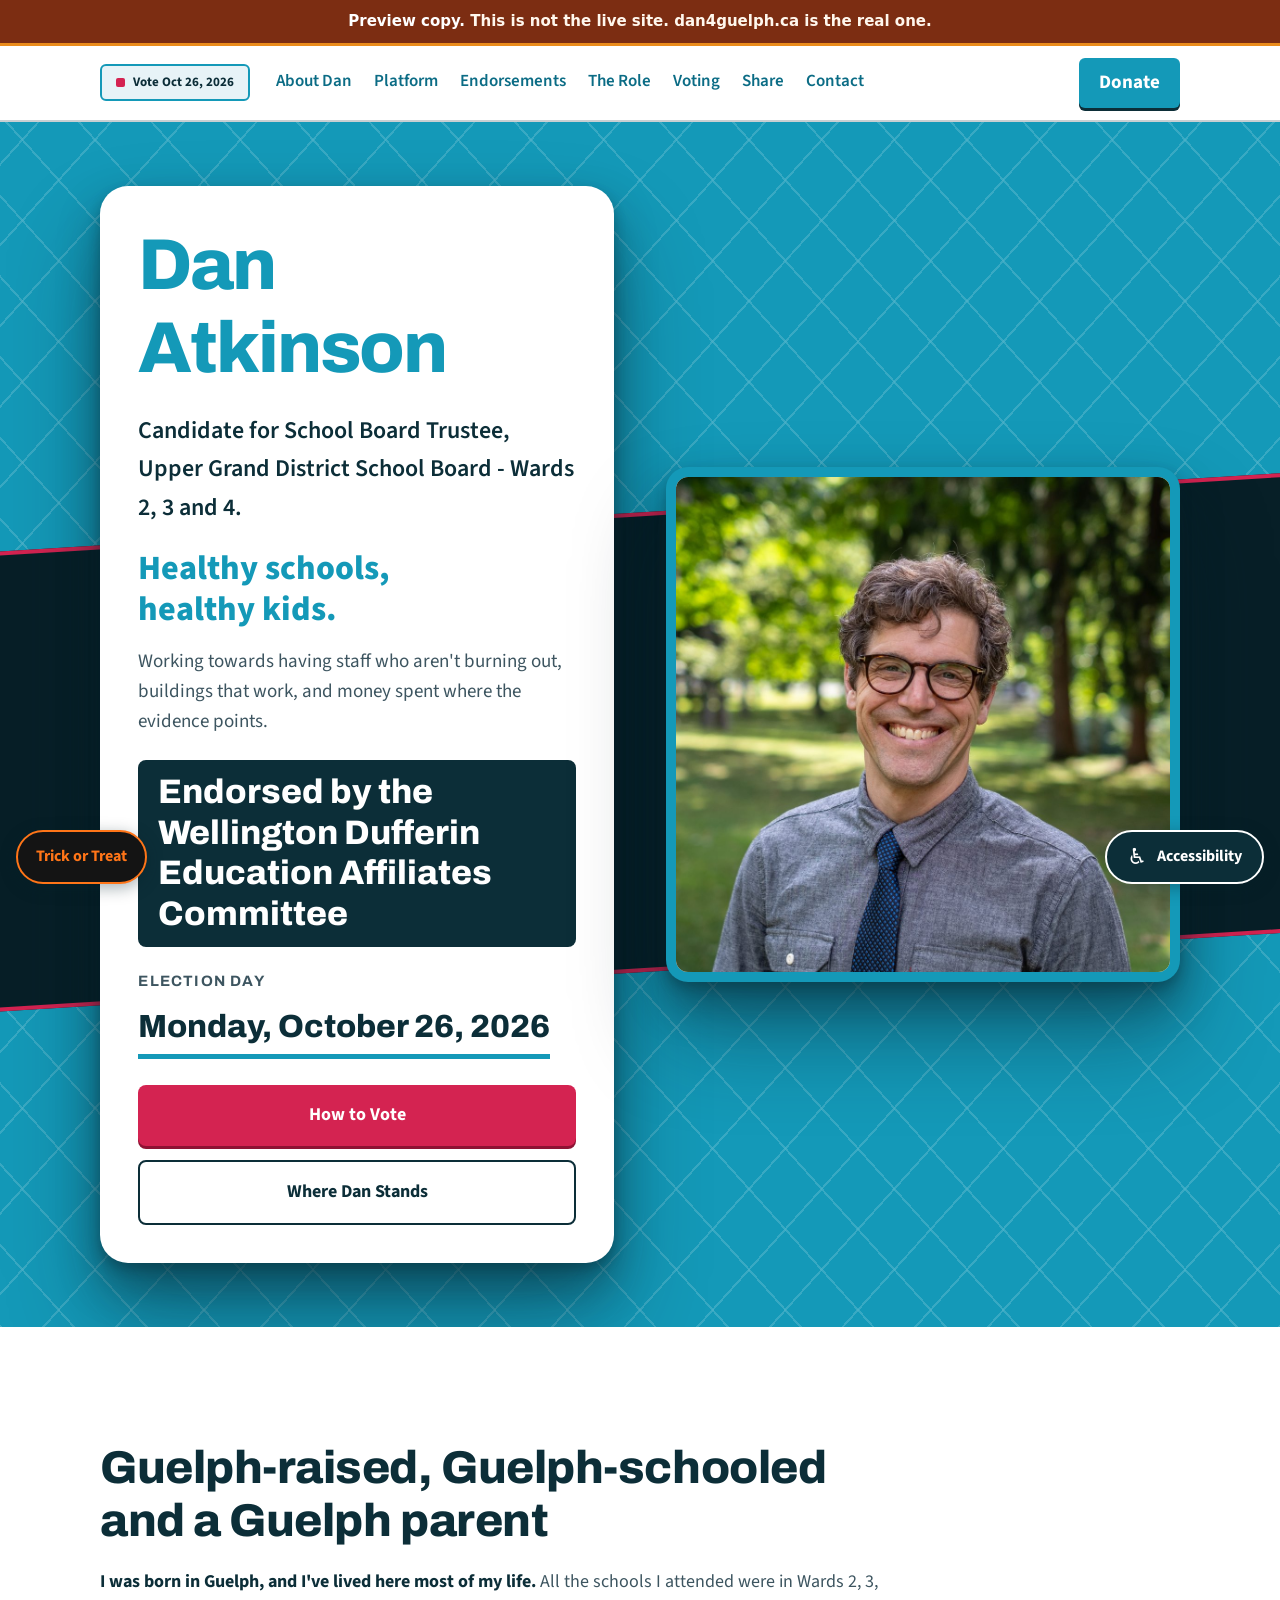
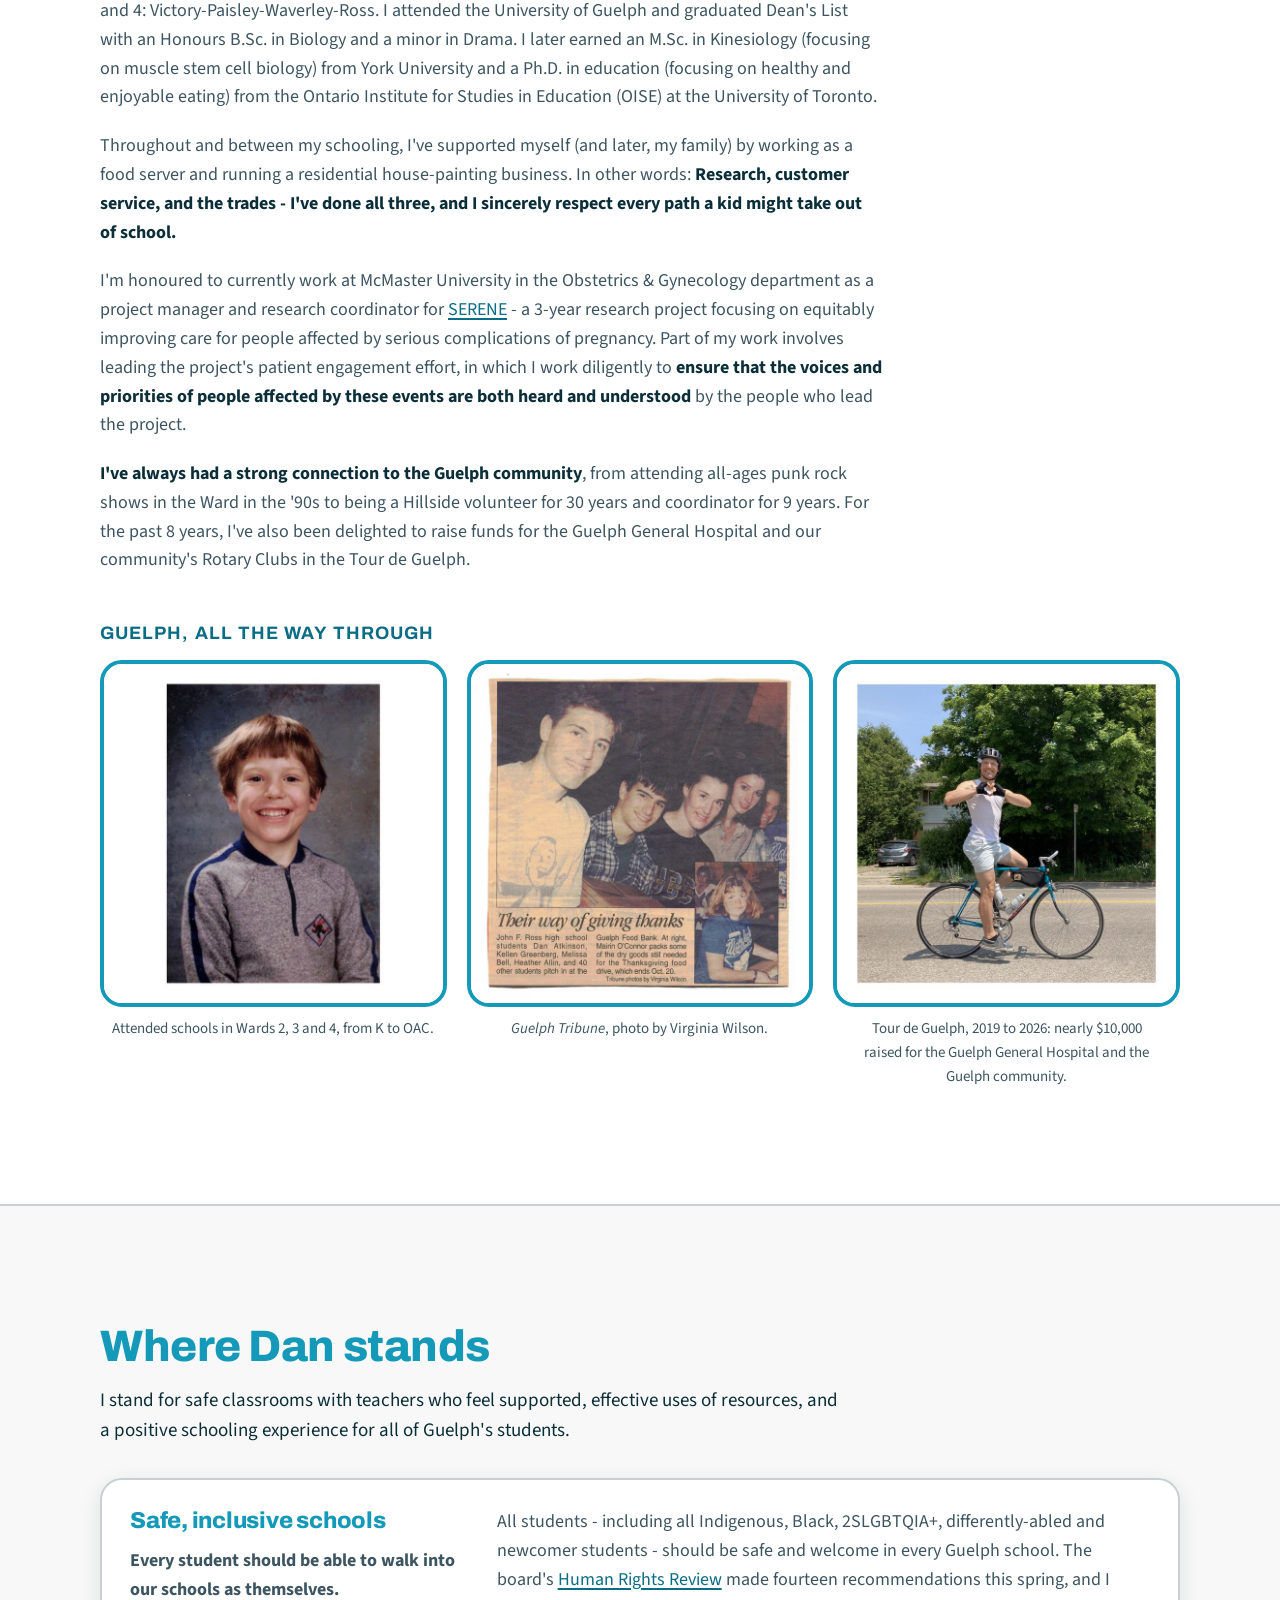
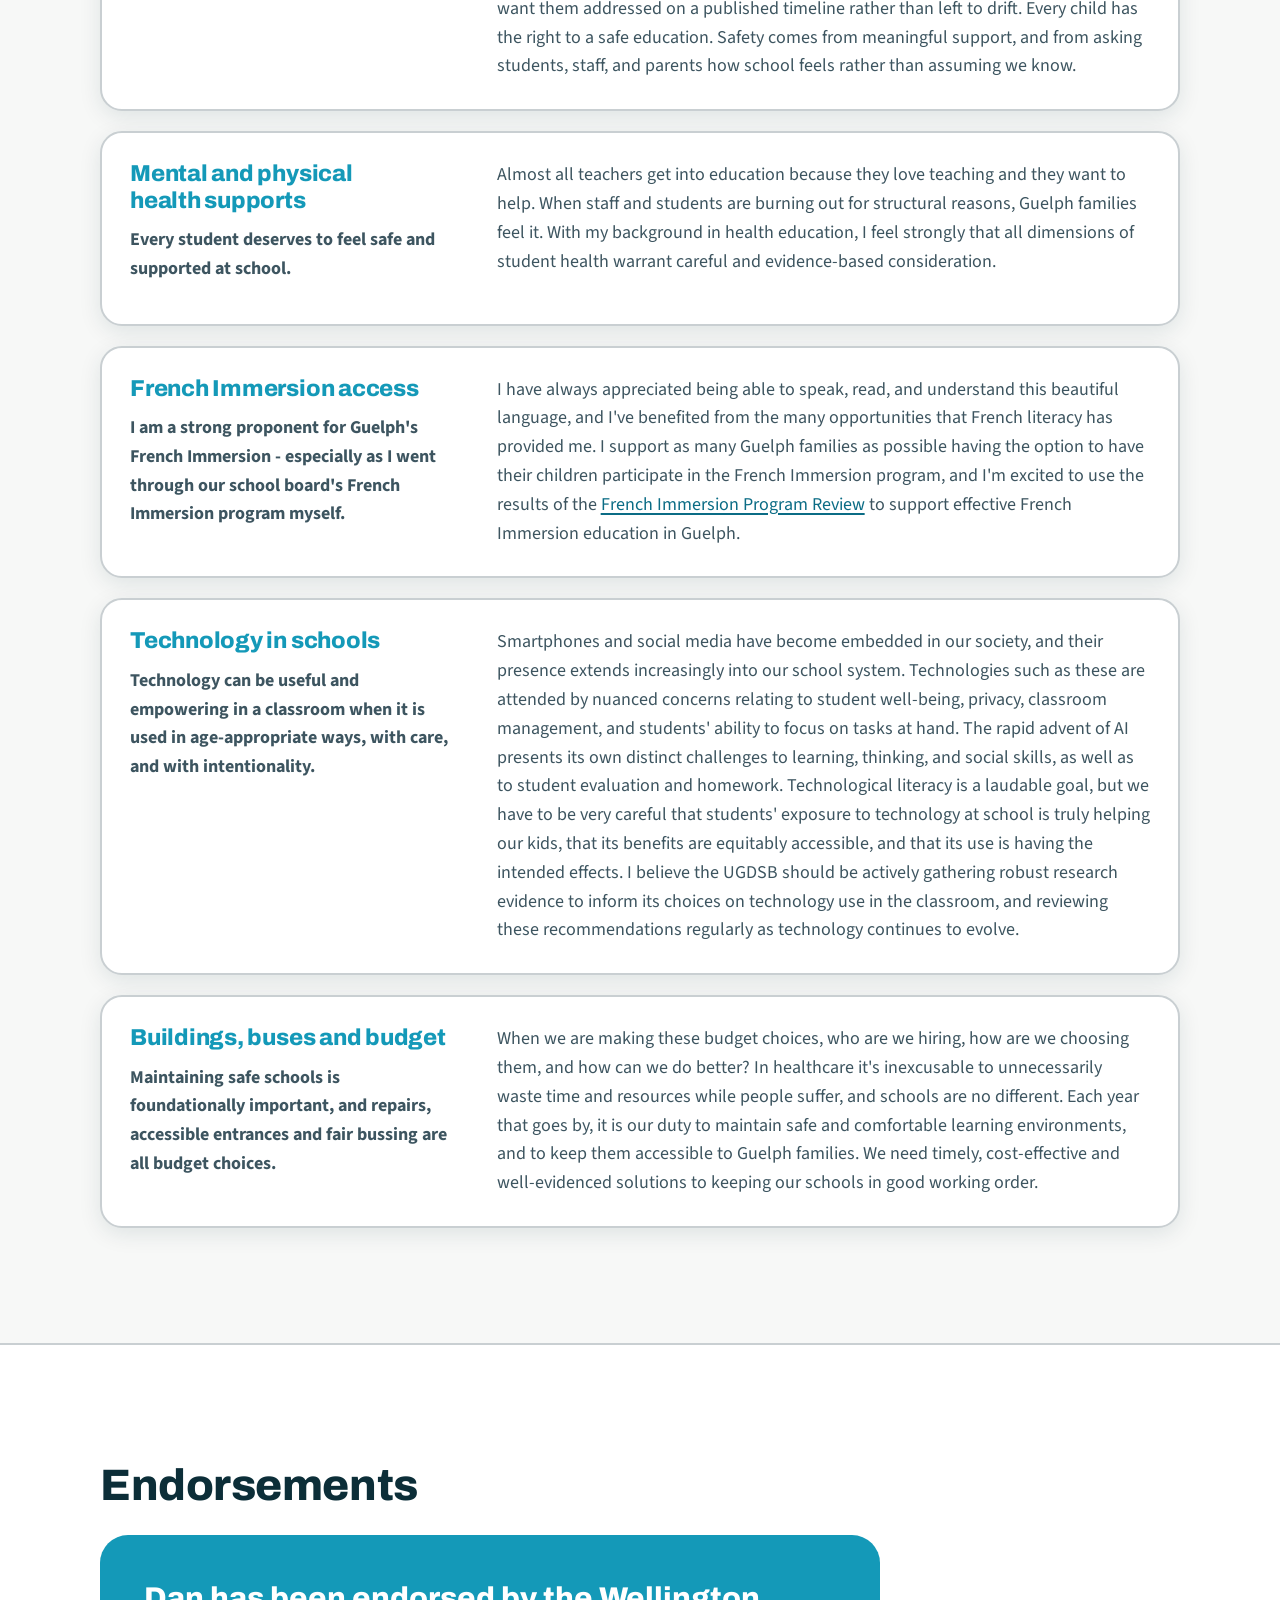
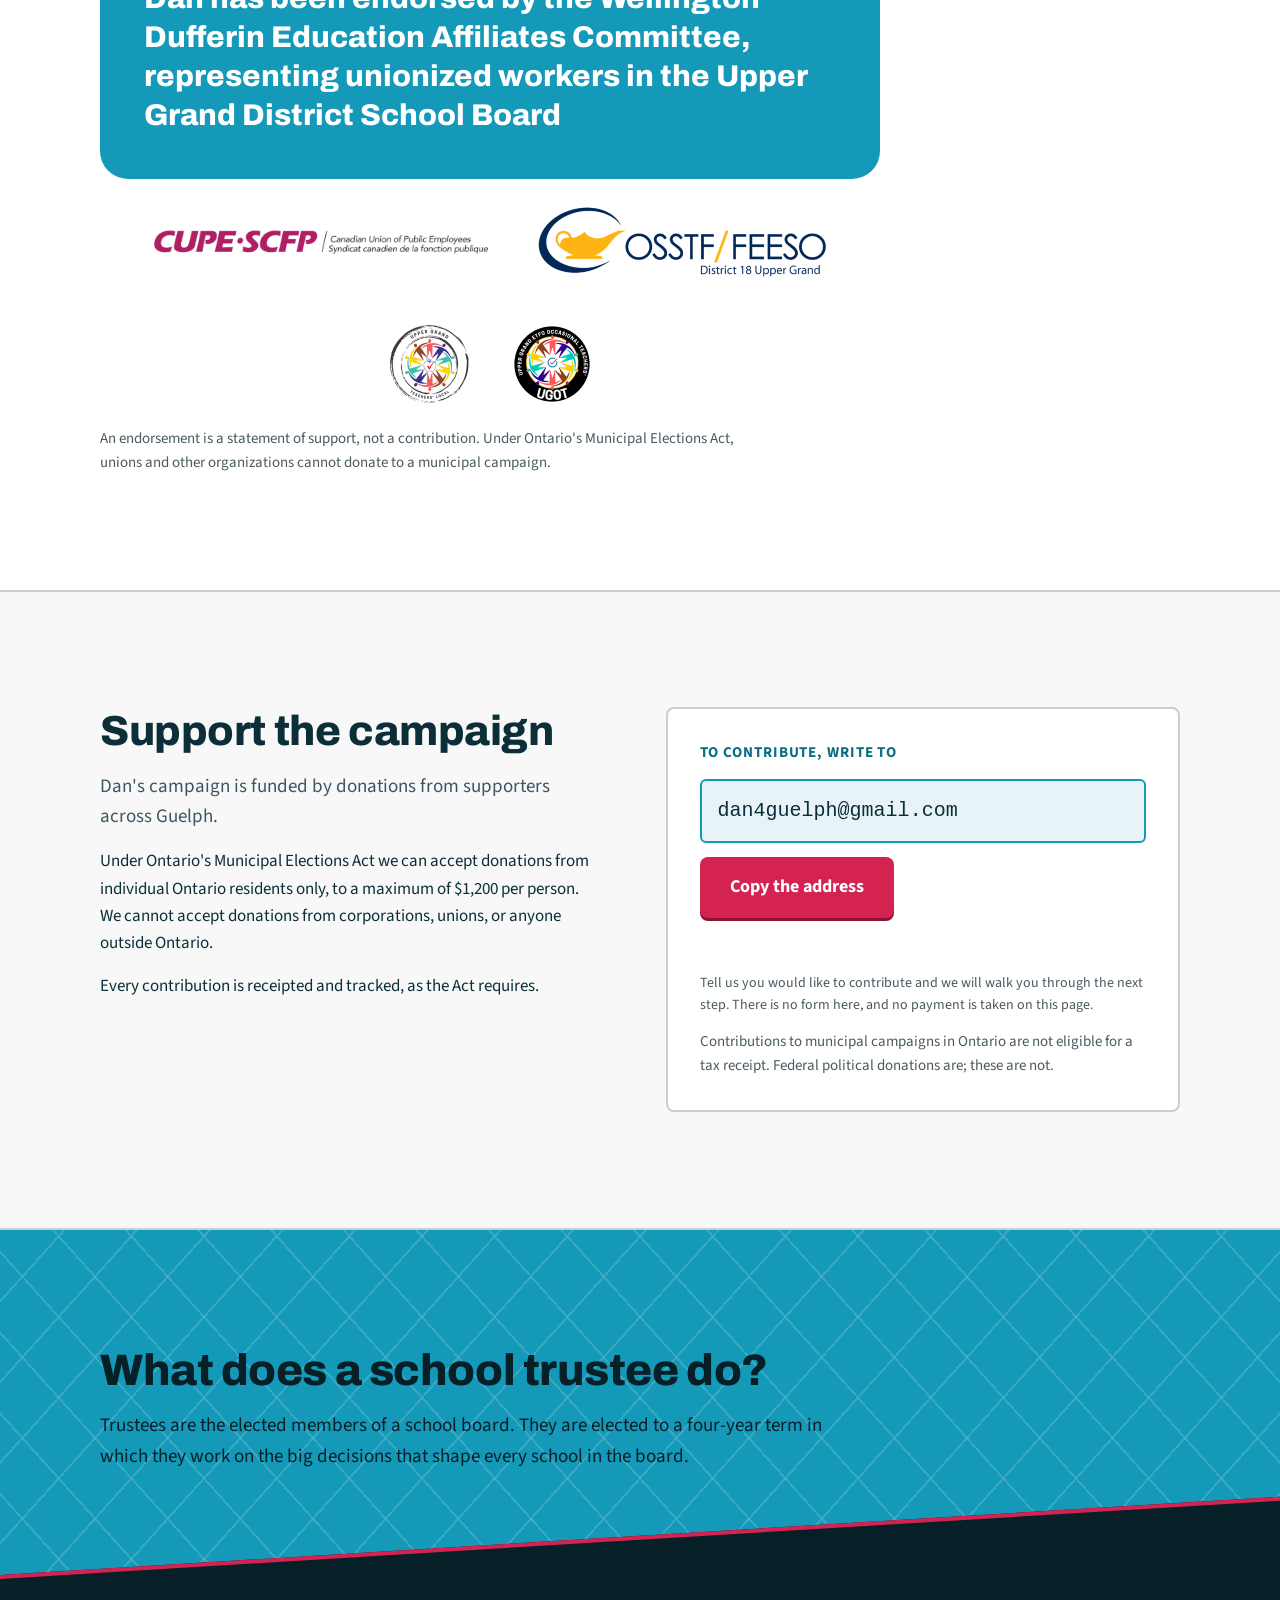
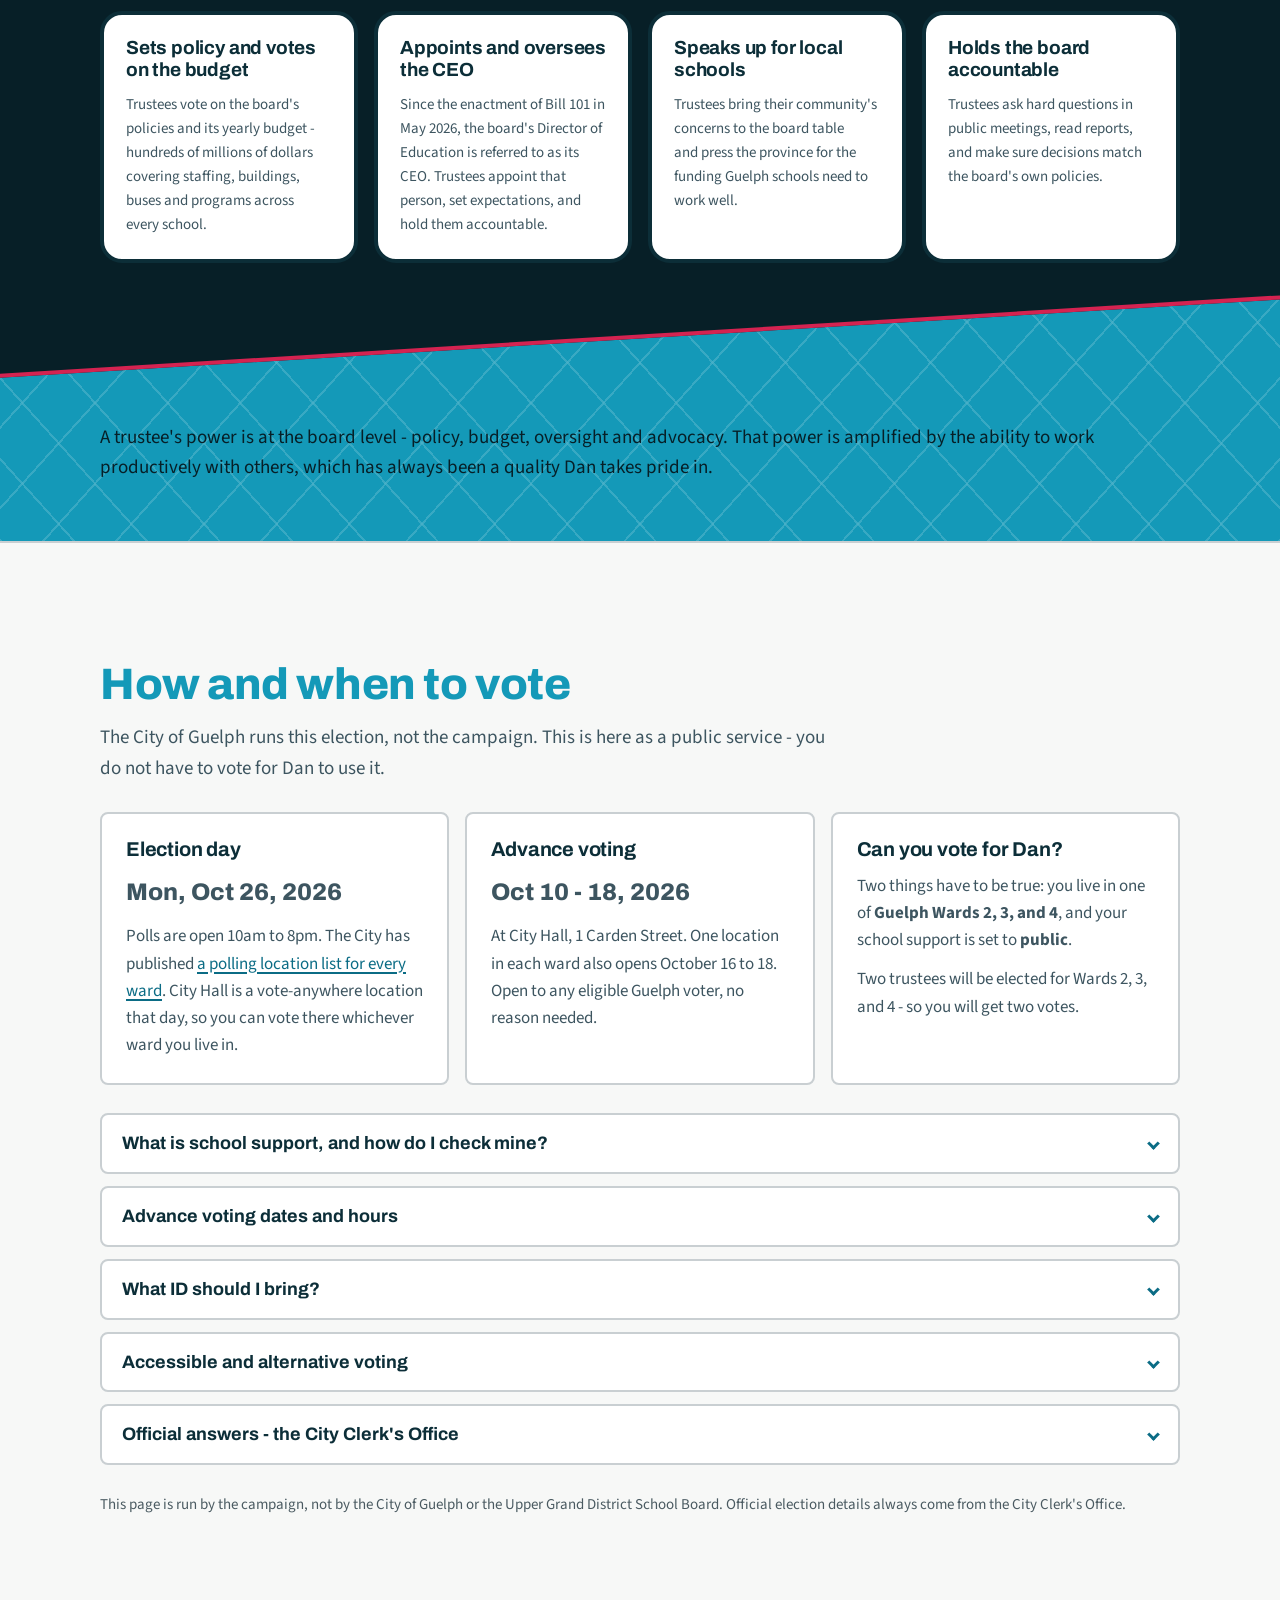
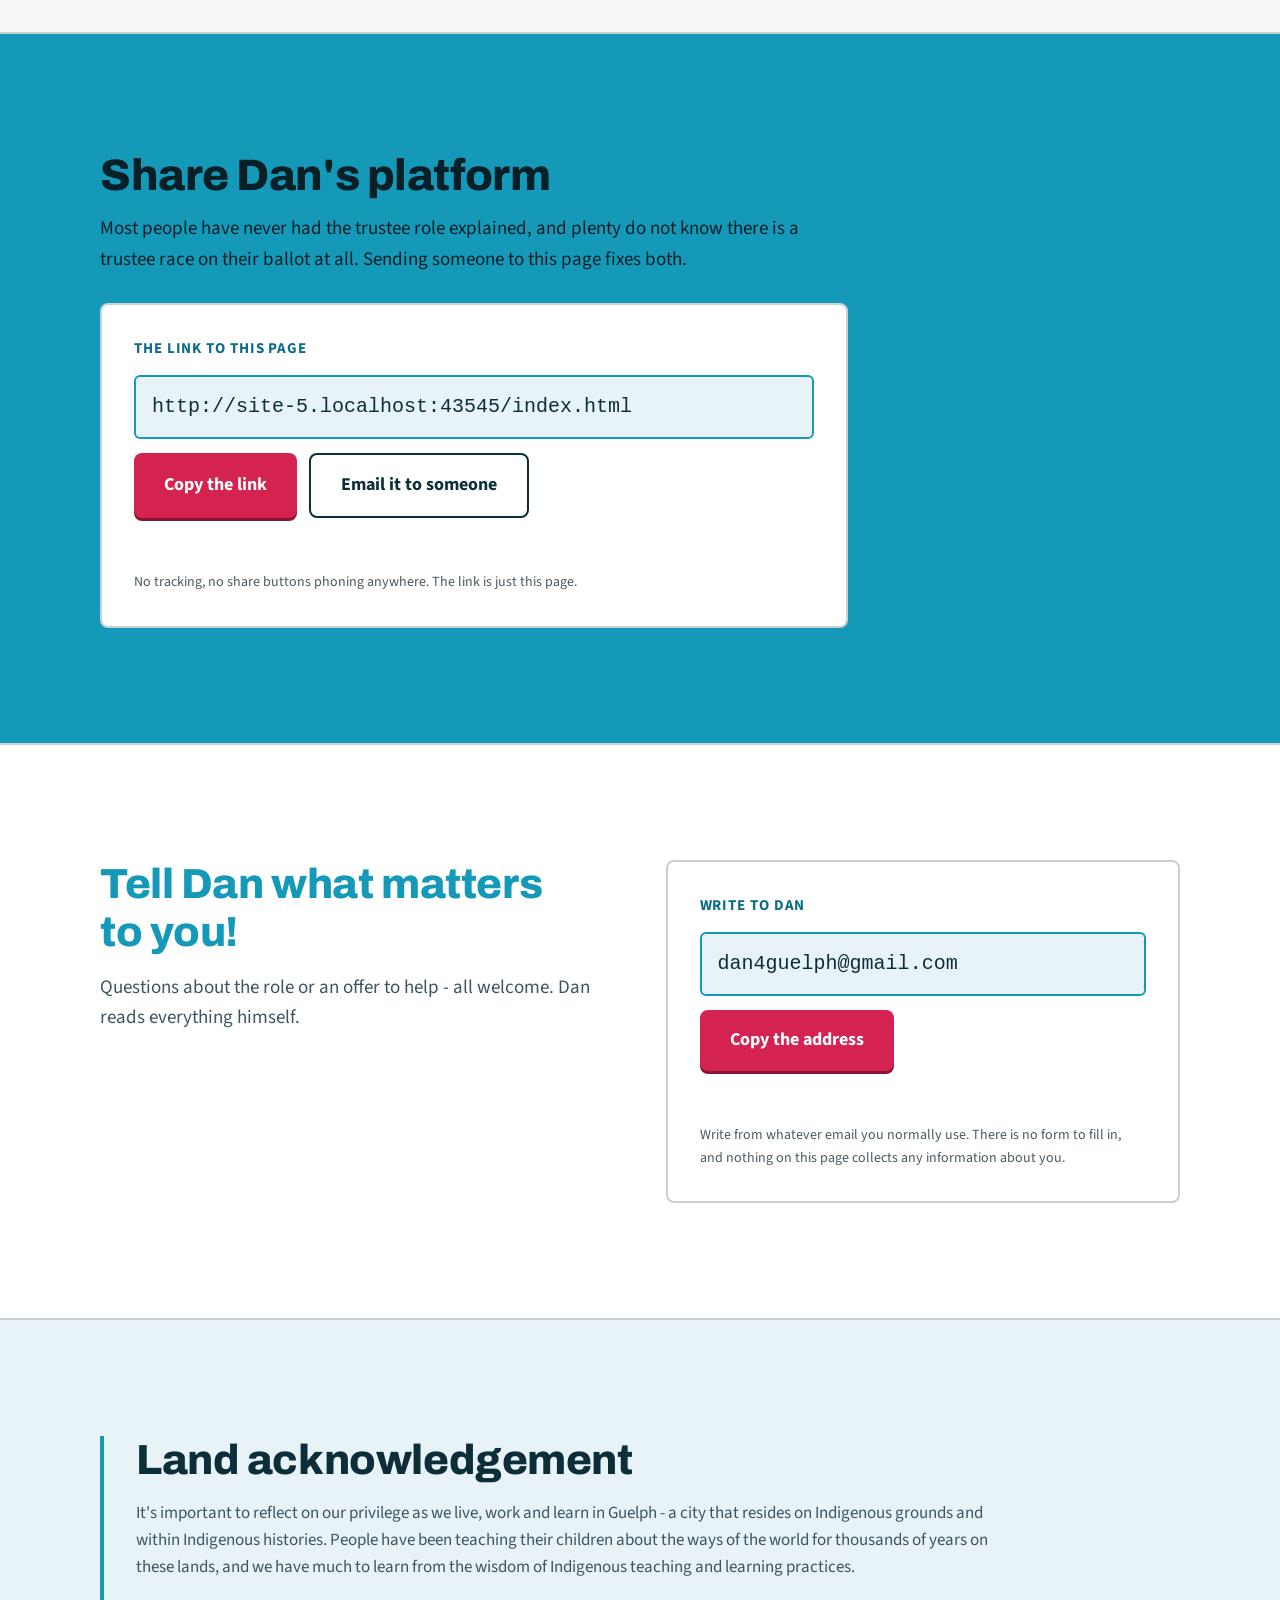
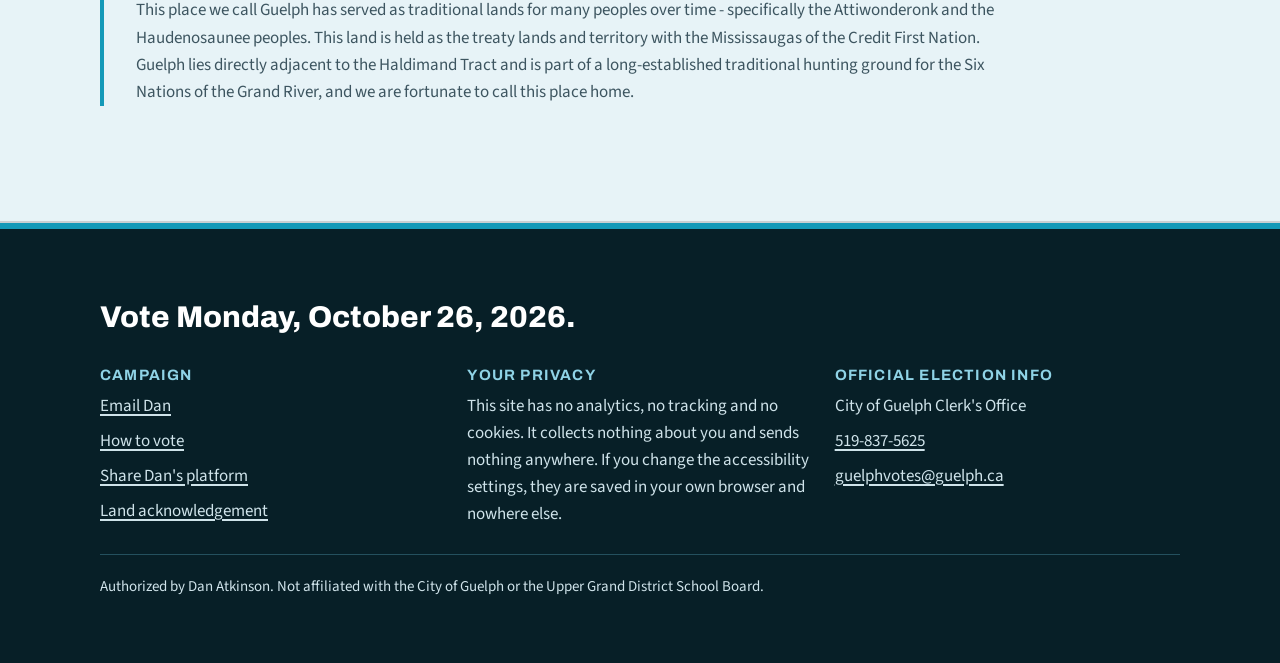
==== commit dd198b17: "Zeddy and the lawn sign leads the costume gallery" ====
--- a/index.html
+++ b/index.html
@@ -101,9 +101,9 @@
                photograph they never see. -->
           <img src="assets/dan-atkinson.jpg" width="1600" height="1067"
                alt="Dan Atkinson, smiling, outdoors among trees."
-               data-season-src="assets/dan-halloween.jpg"
-               data-season-w="761" data-season-h="761"
-               data-season-alt="Dan in costume as Max from Where the Wild Things Are, in a white wolf suit and a gold paper crown."
+               data-season-src="assets/dan-hw-zeddy-sign.jpg"
+               data-season-w="700" data-season-h="700"
+               data-season-alt="Dan in a Zeddy bear costume, grinning and holding one of his own lawn signs: Elect Dan Atkinson, School Trustee, Wards 2, 3 and 4."
                class="hero-photo" />
         </div>
       </div>
@@ -554,6 +554,6 @@
   </div>
 </dialog>
 
-<script src="assets/site.js?v=9b46d044"></script>
+<script src="assets/site.js?v=b0e41ee2"></script>
 </body>
 </html>
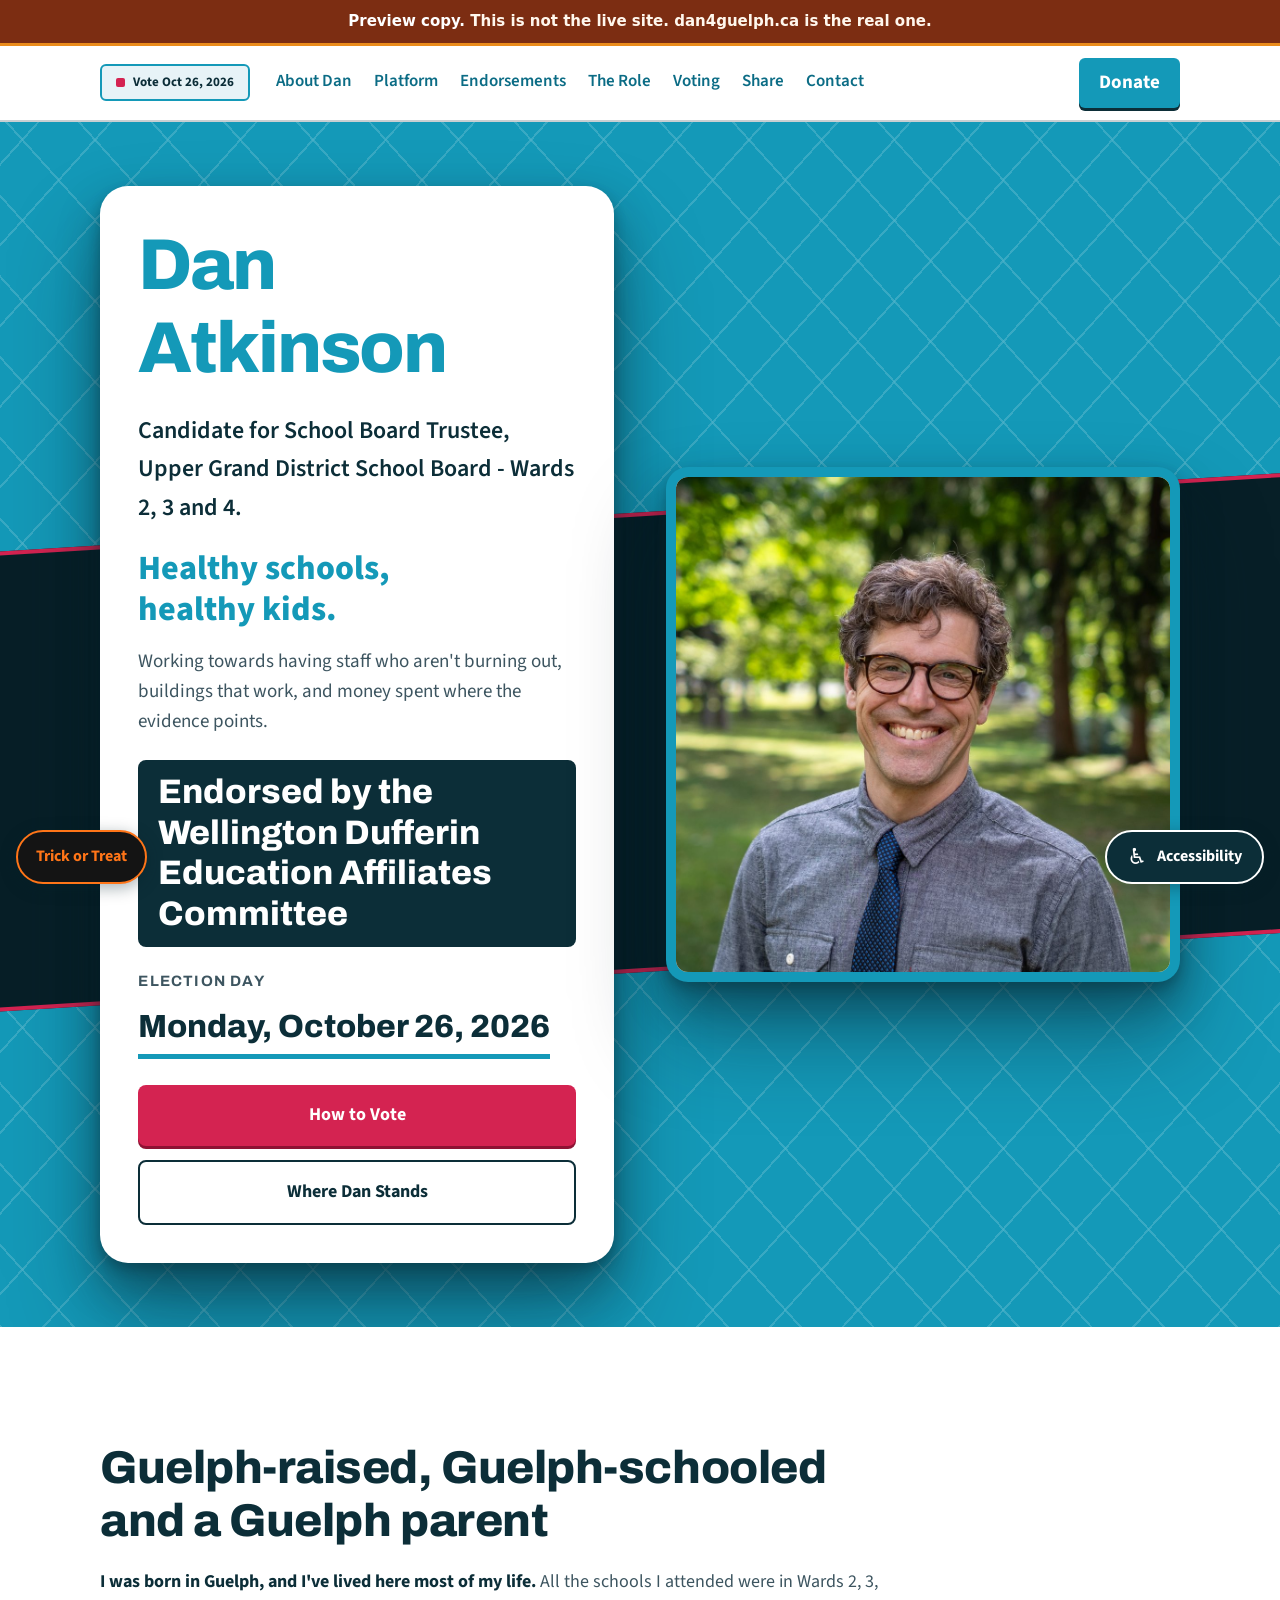
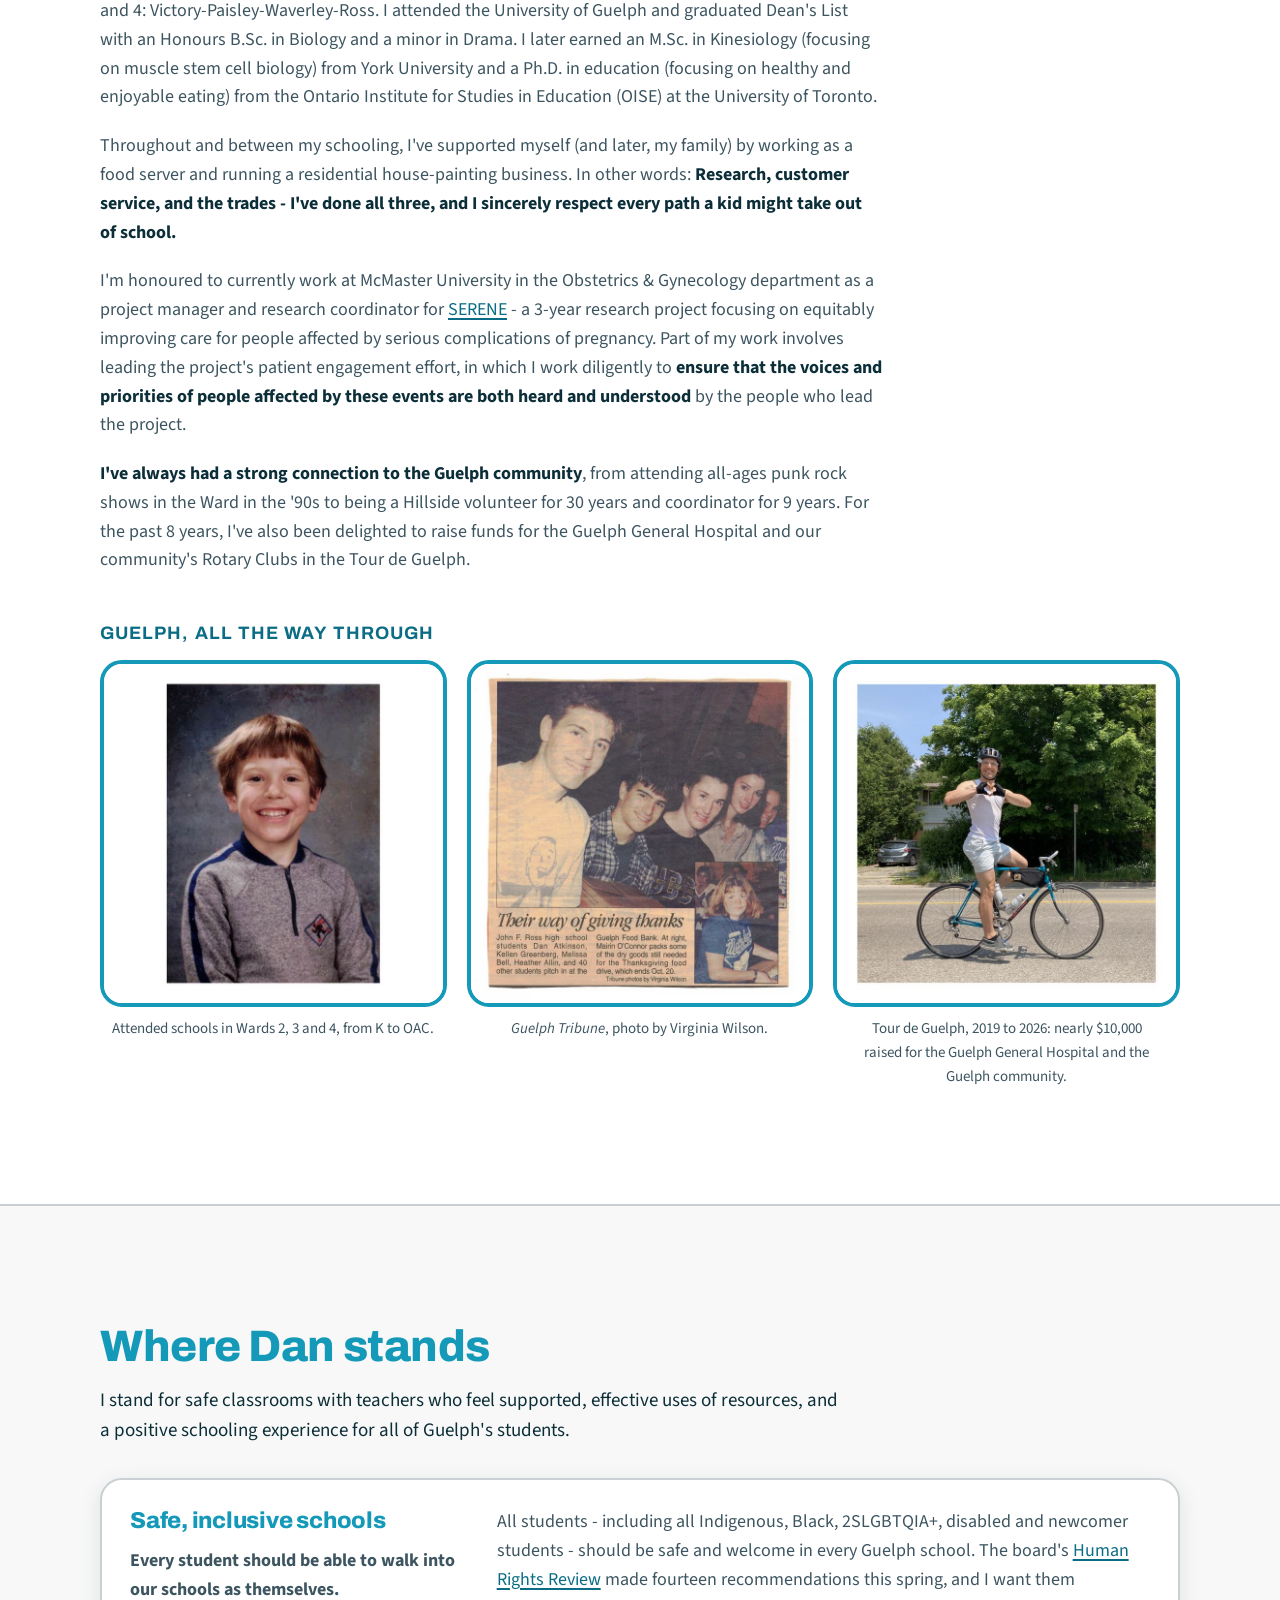
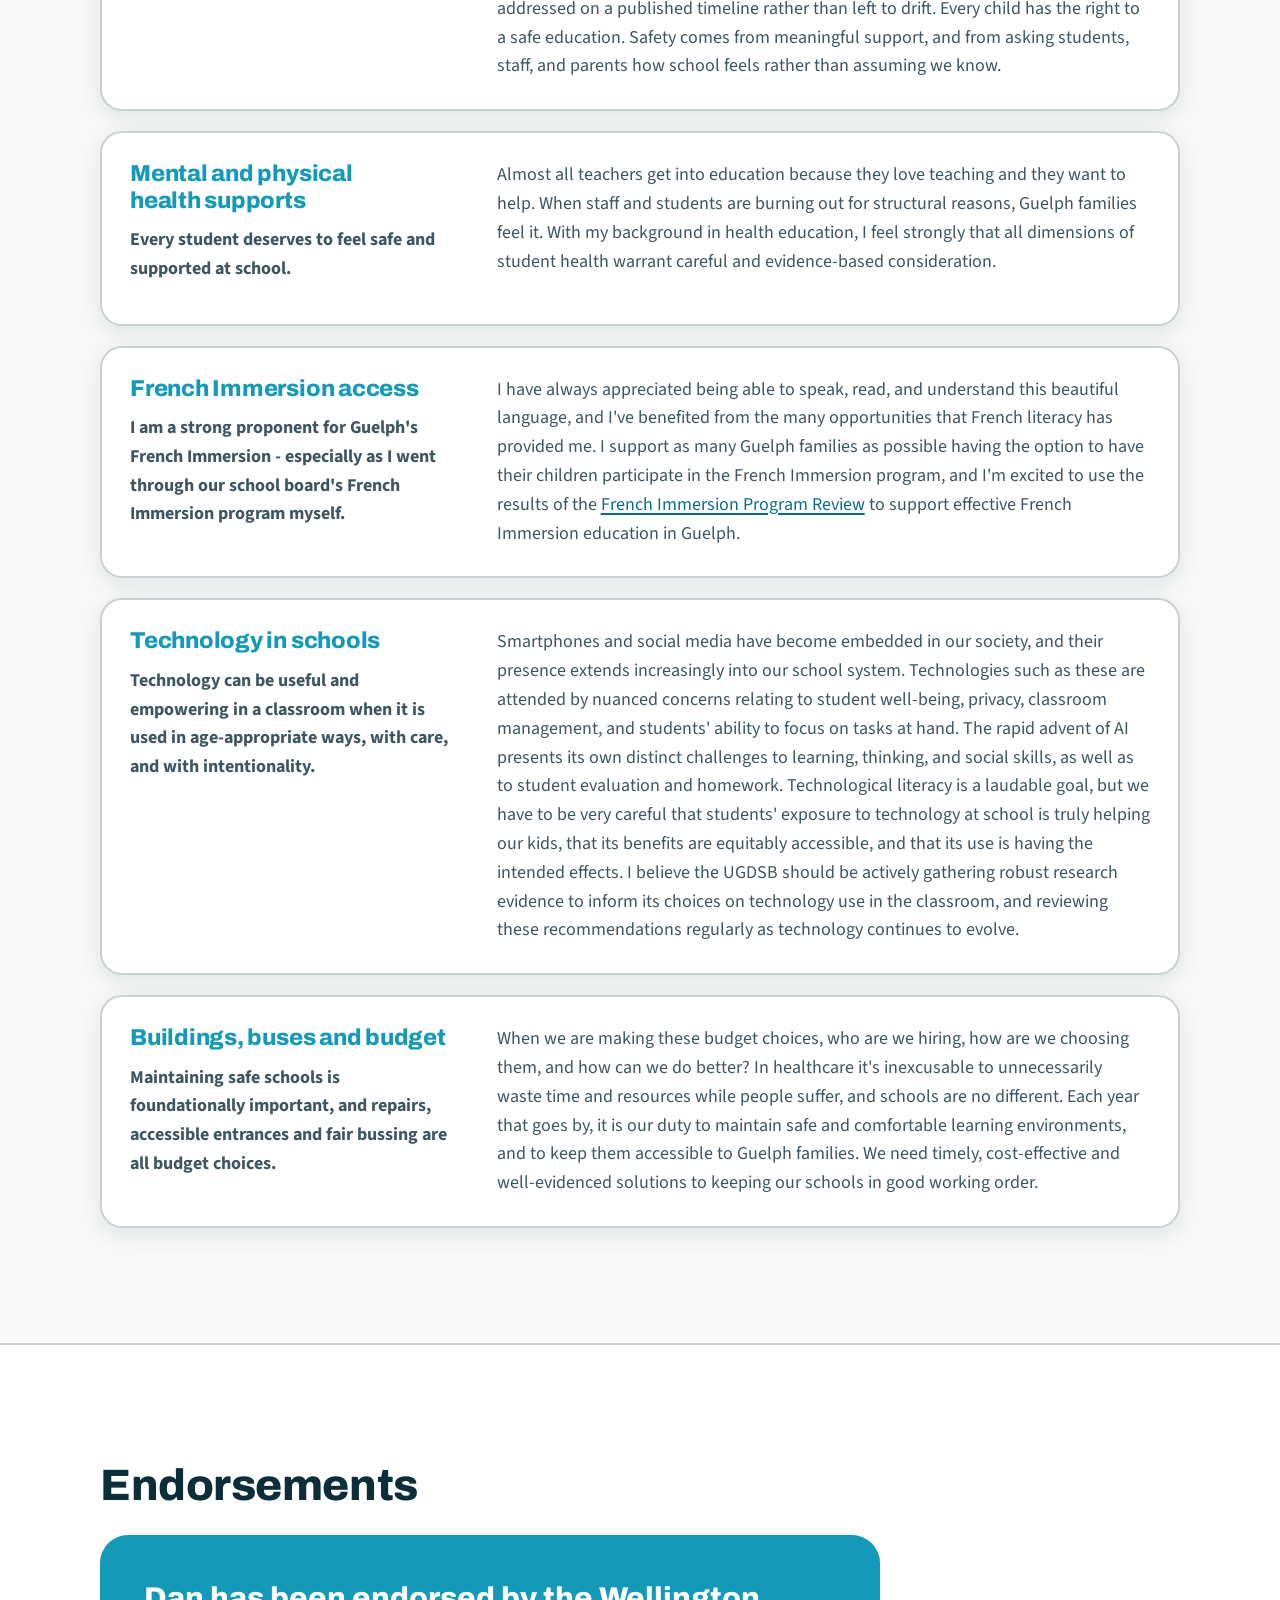
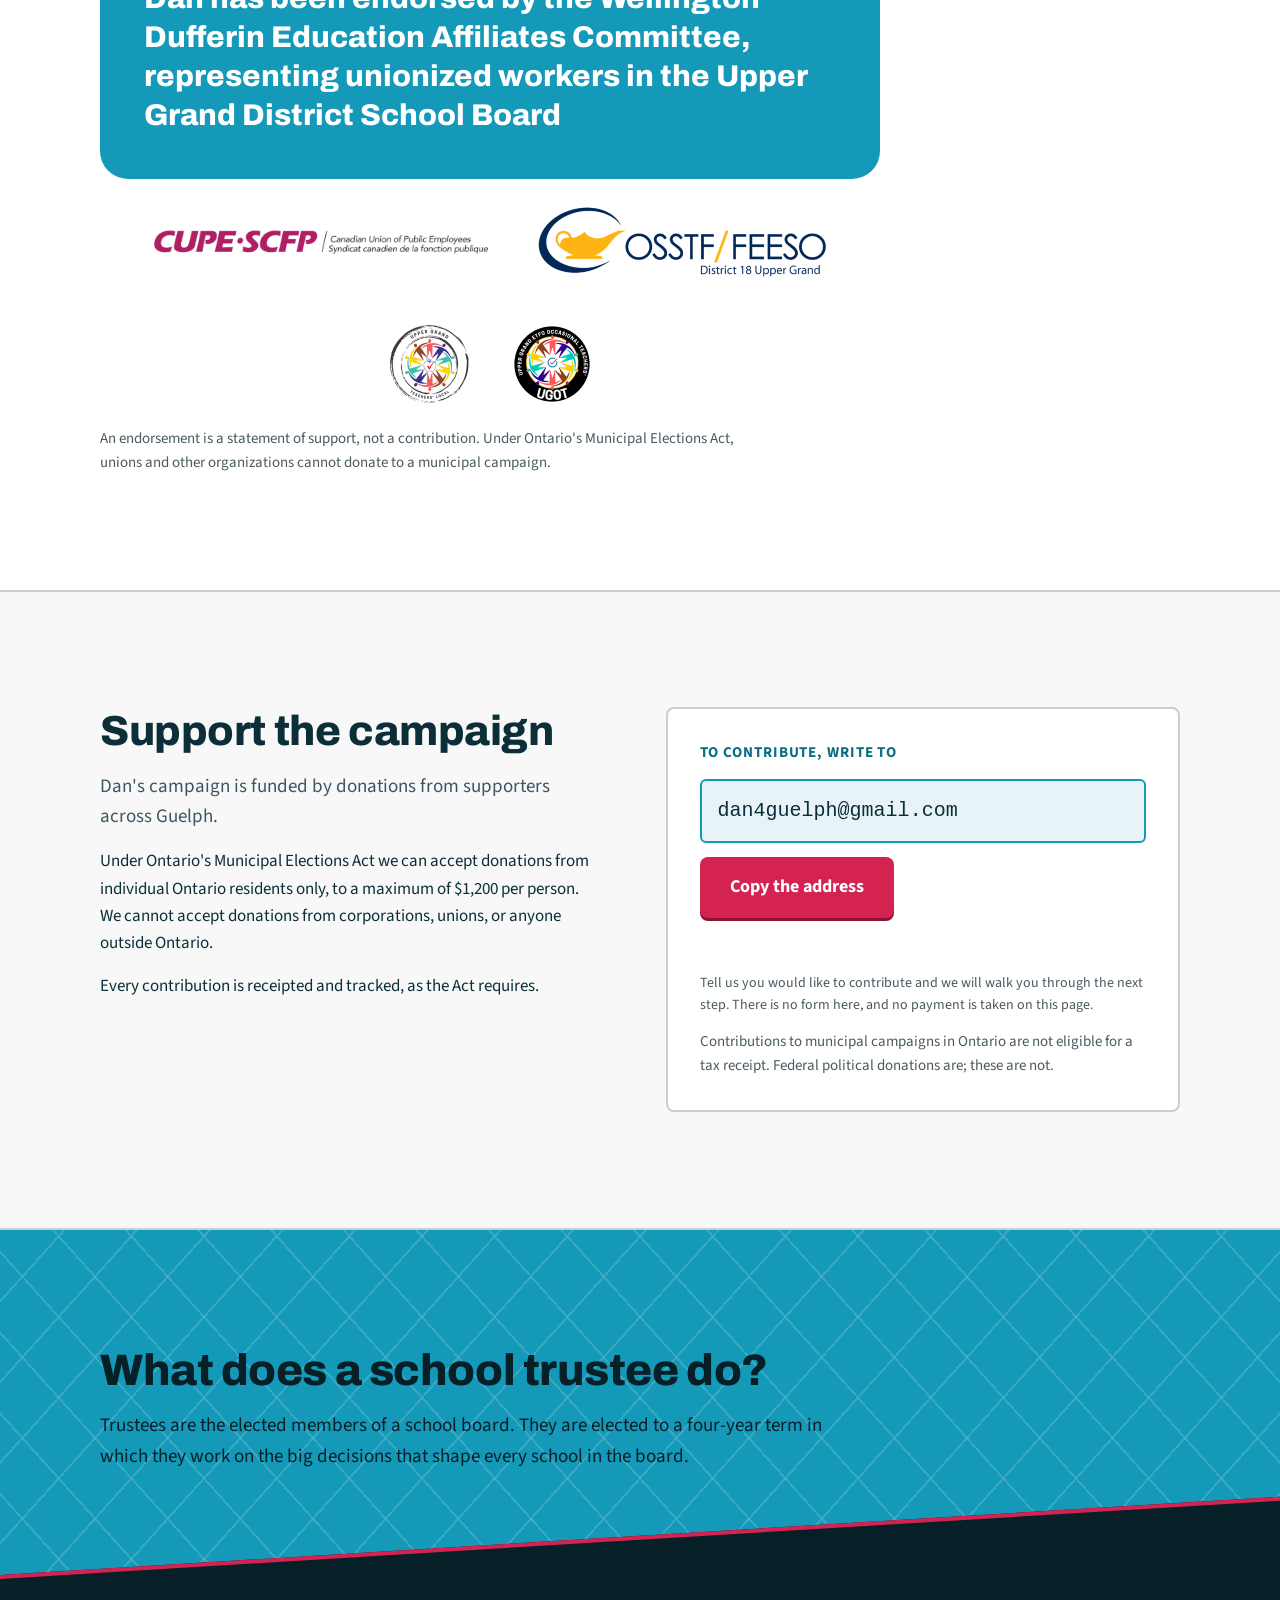
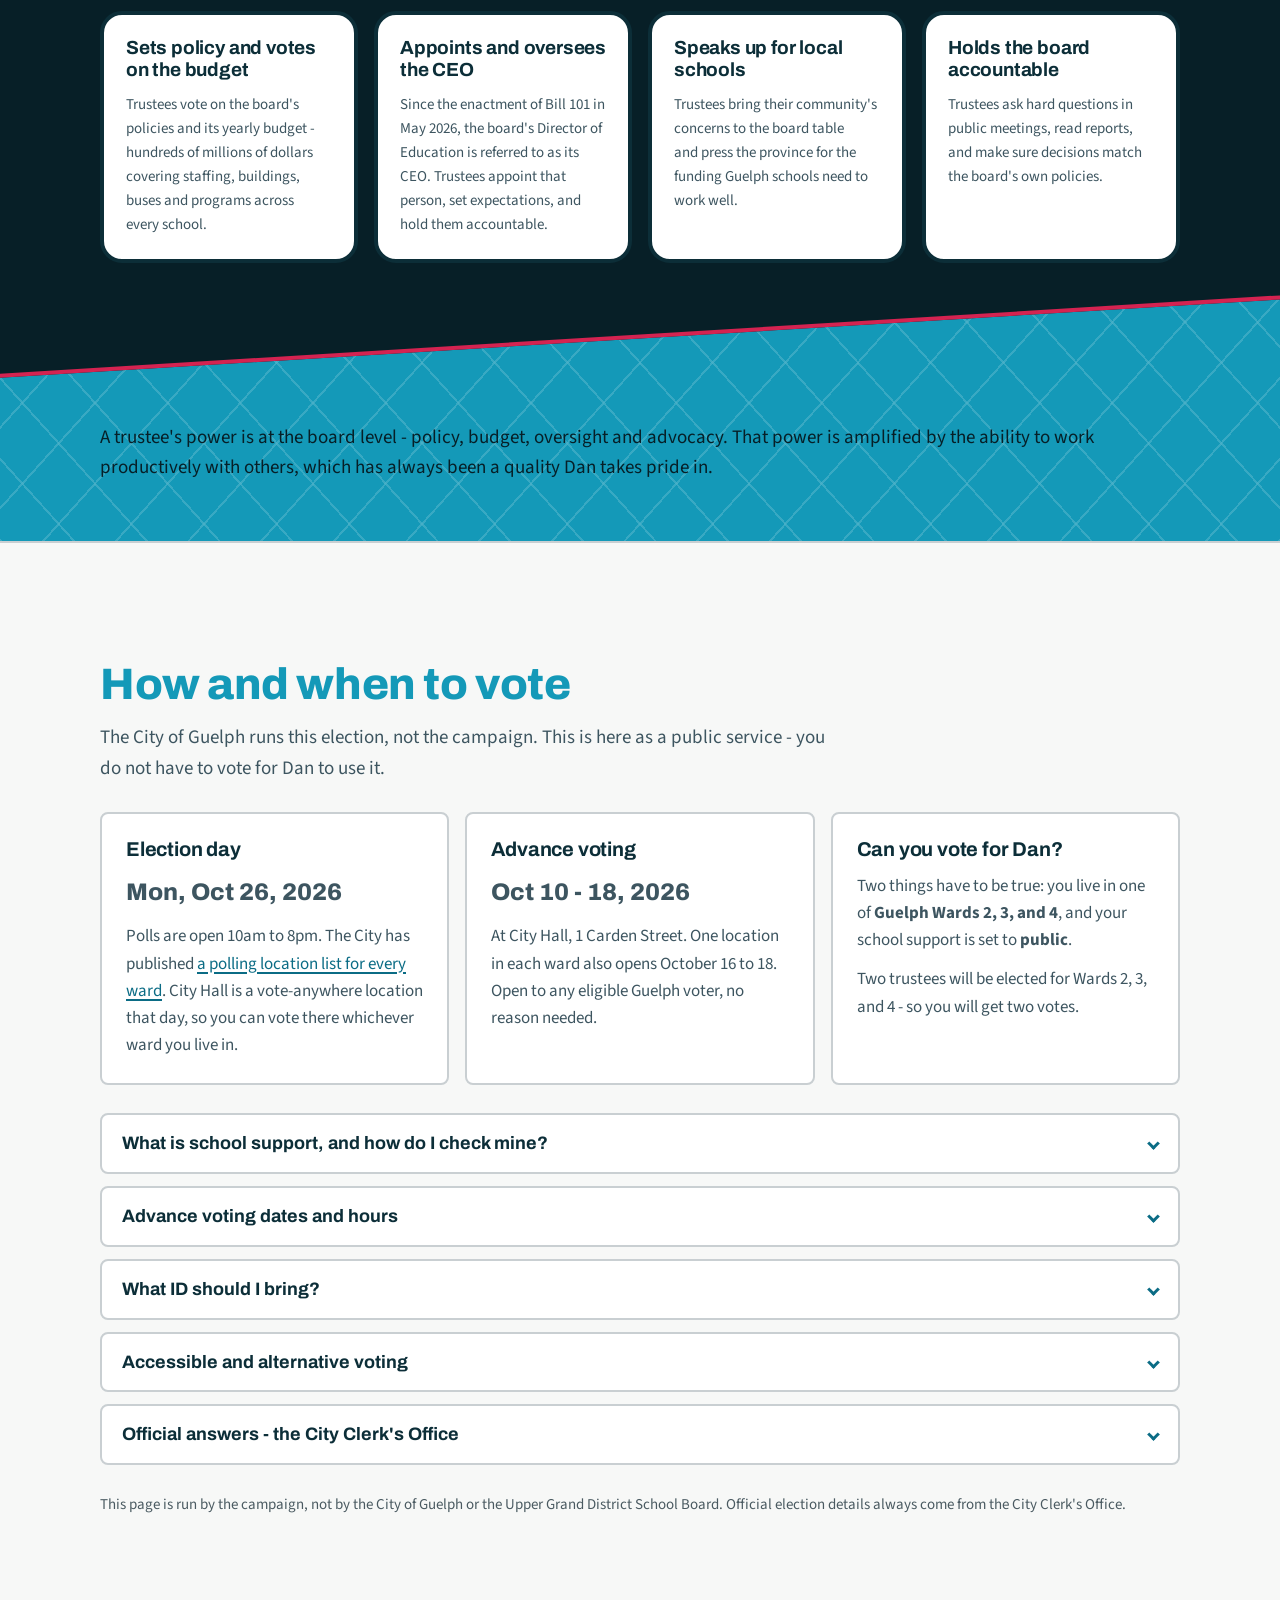
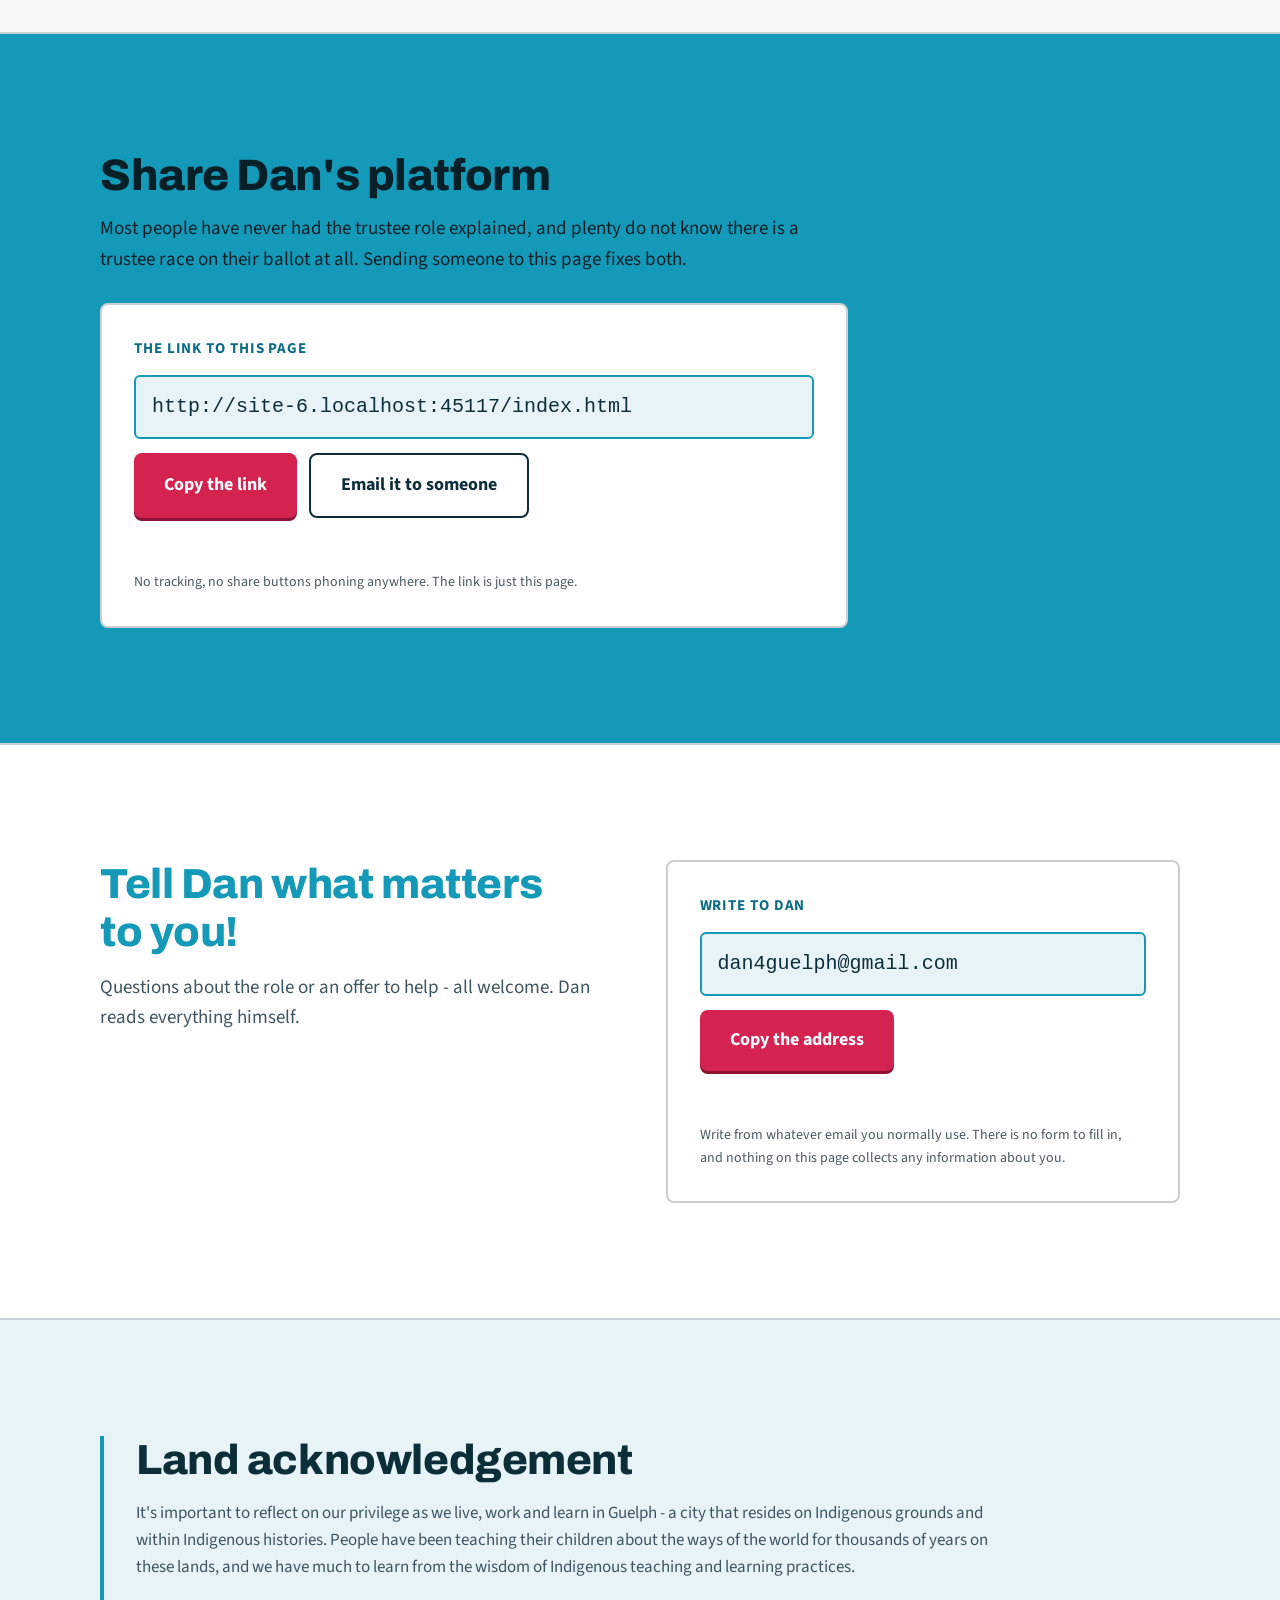
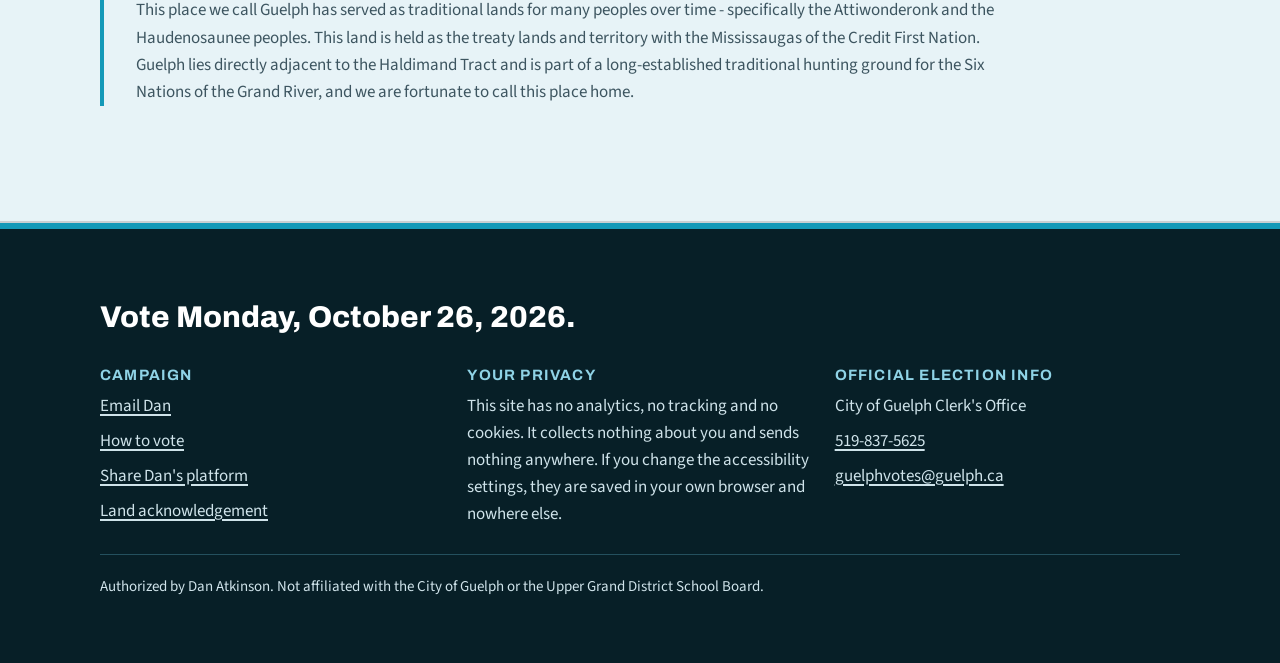
==== commit 152d681e: ""differently-abled" becomes "disabled" in the safe-schools card" ====
--- a/index.html
+++ b/index.html
@@ -169,7 +169,7 @@
           <h3>Safe, inclusive schools</h3>
           <p class="pillar-lead">Every student should be able to walk into our schools as themselves.</p>
           <div class="pillar-body">
-            <p>All students - including all Indigenous, Black, 2SLGBTQIA+, differently-abled and newcomer students - should be safe and welcome in every Guelph school. The board's <a href="https://www.ugdsb.ca/page/human-rights-tracker" target="_blank" rel="noopener noreferrer">Human Rights Review<span class="sr-only"> (opens in a new tab)</span></a> made fourteen recommendations this spring, and I want them addressed on a published timeline rather than left to drift. Every child has the right to a safe education. Safety comes from meaningful support, and from asking students, staff, and parents how school feels rather than assuming we know.</p>
+            <p>All students - including all Indigenous, Black, 2SLGBTQIA+, disabled and newcomer students - should be safe and welcome in every Guelph school. The board's <a href="https://www.ugdsb.ca/page/human-rights-tracker" target="_blank" rel="noopener noreferrer">Human Rights Review<span class="sr-only"> (opens in a new tab)</span></a> made fourteen recommendations this spring, and I want them addressed on a published timeline rather than left to drift. Every child has the right to a safe education. Safety comes from meaningful support, and from asking students, staff, and parents how school feels rather than assuming we know.</p>
           </div>
         </li>
         <li class="pillar">
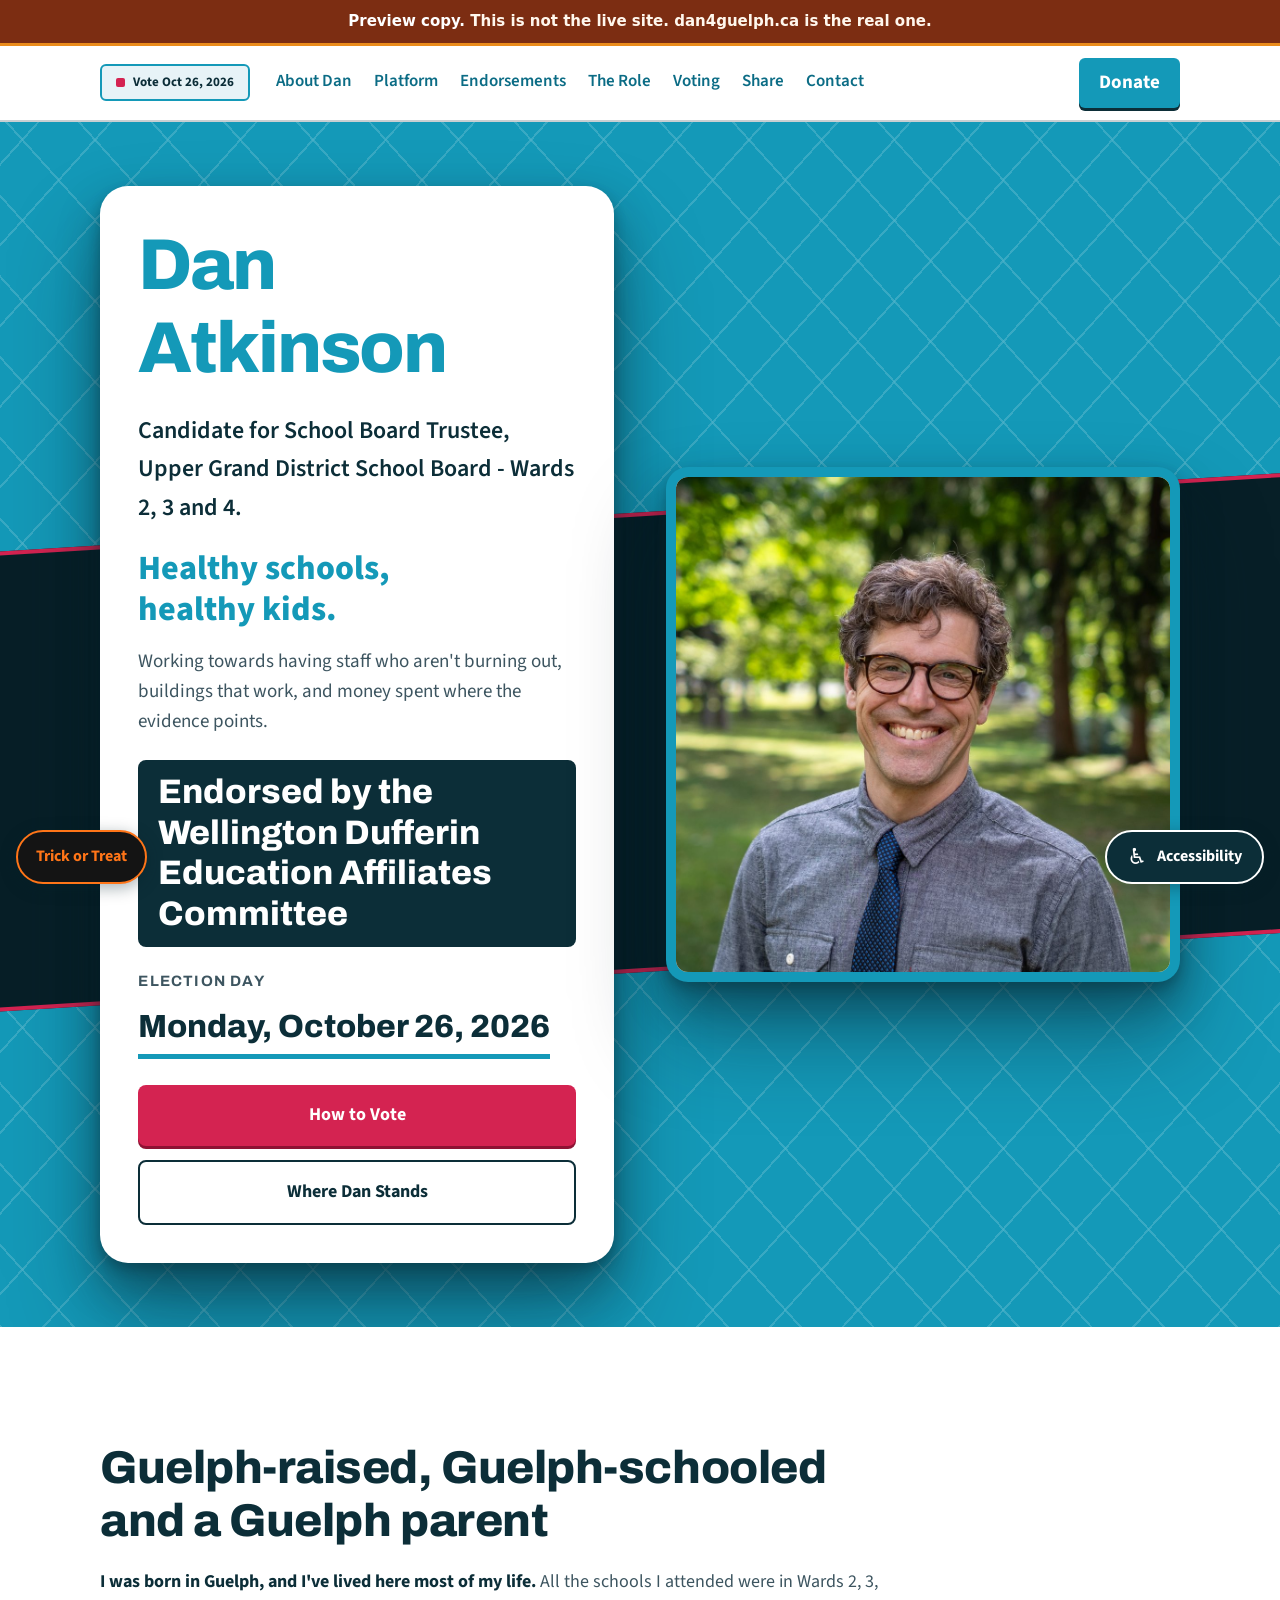
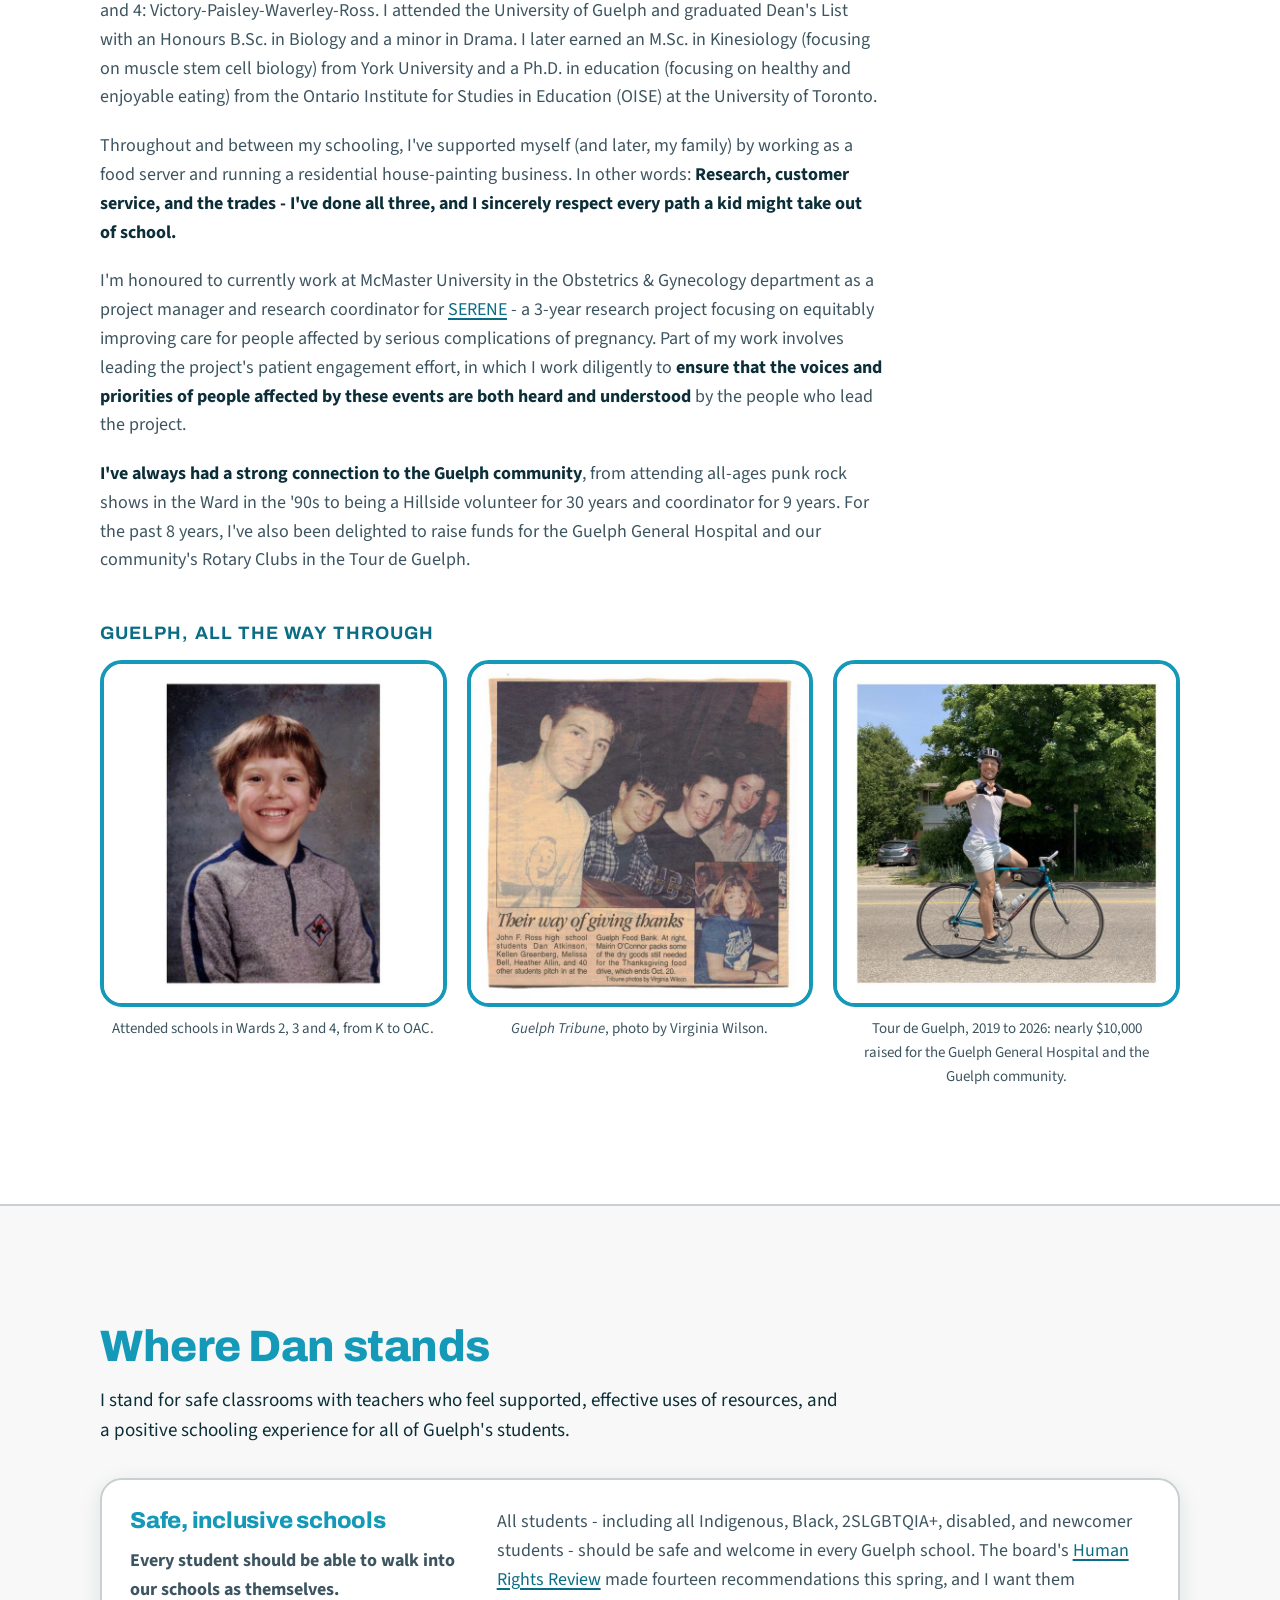
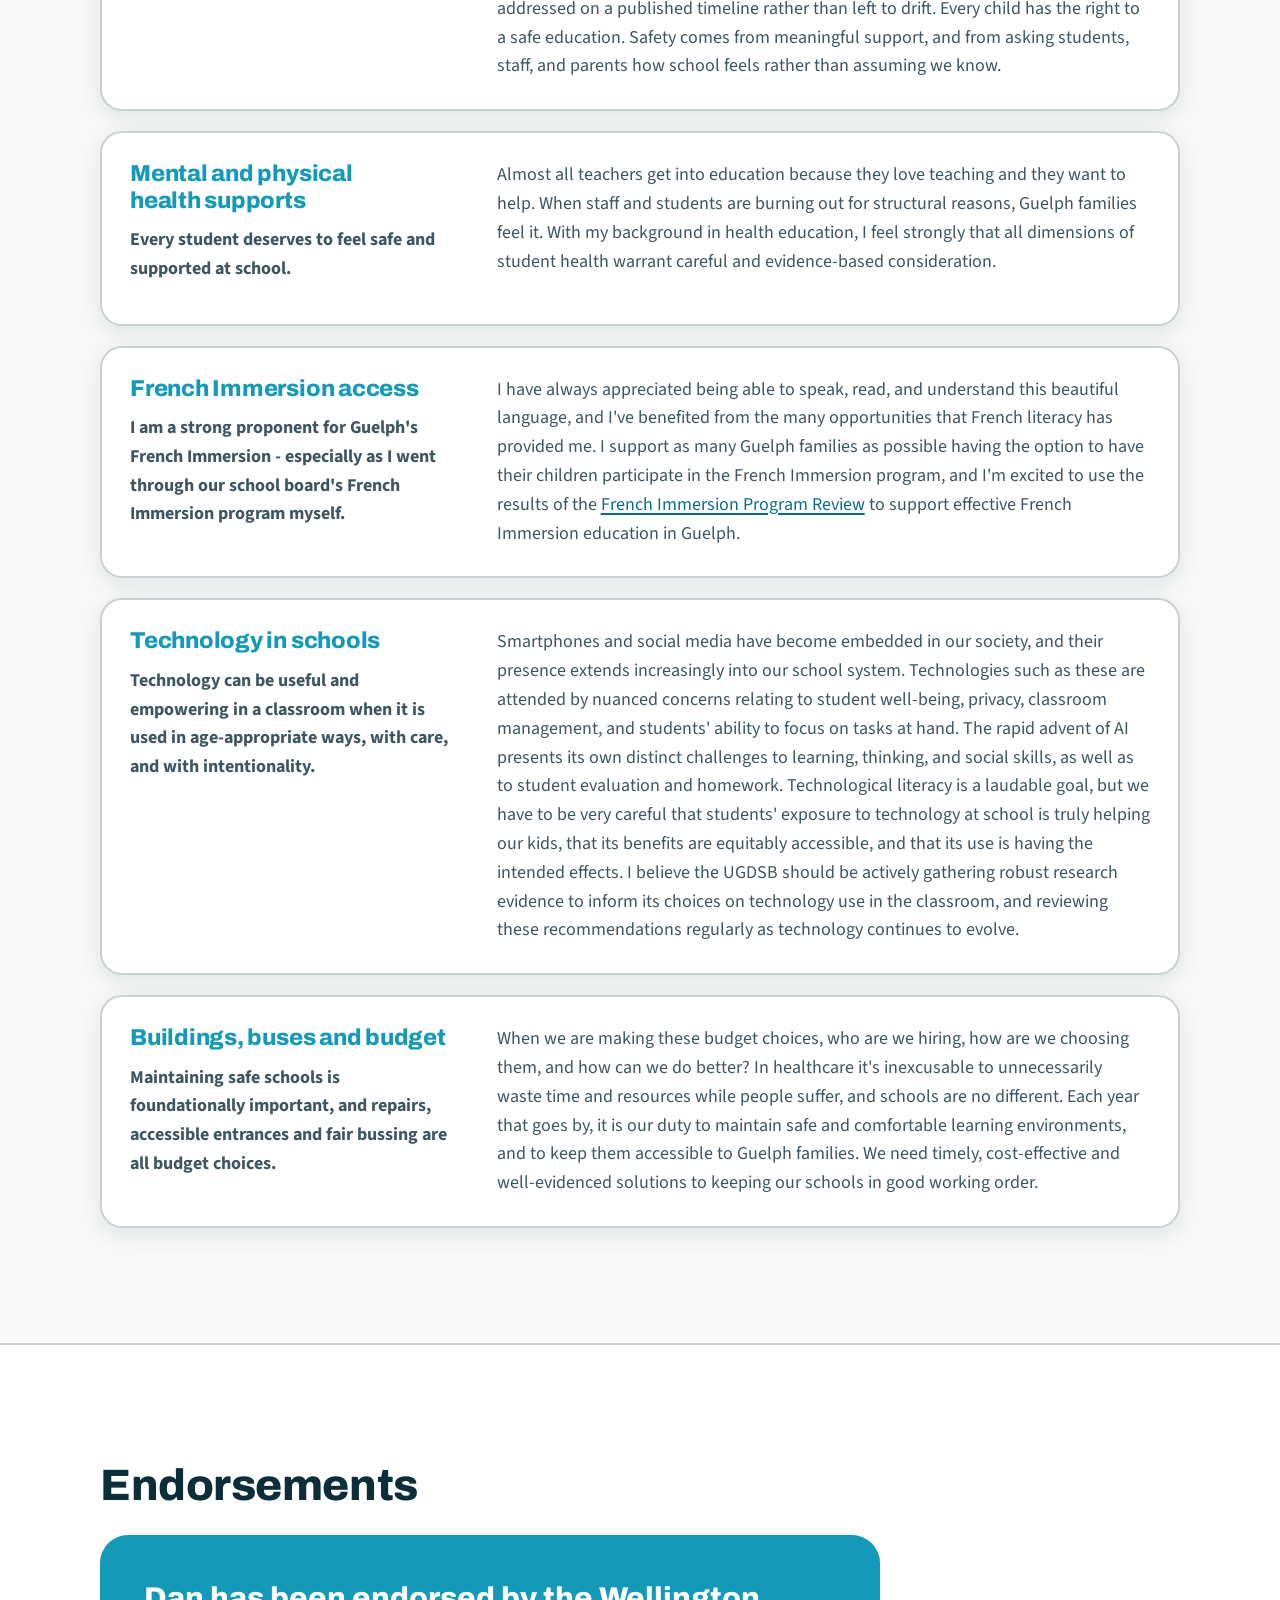
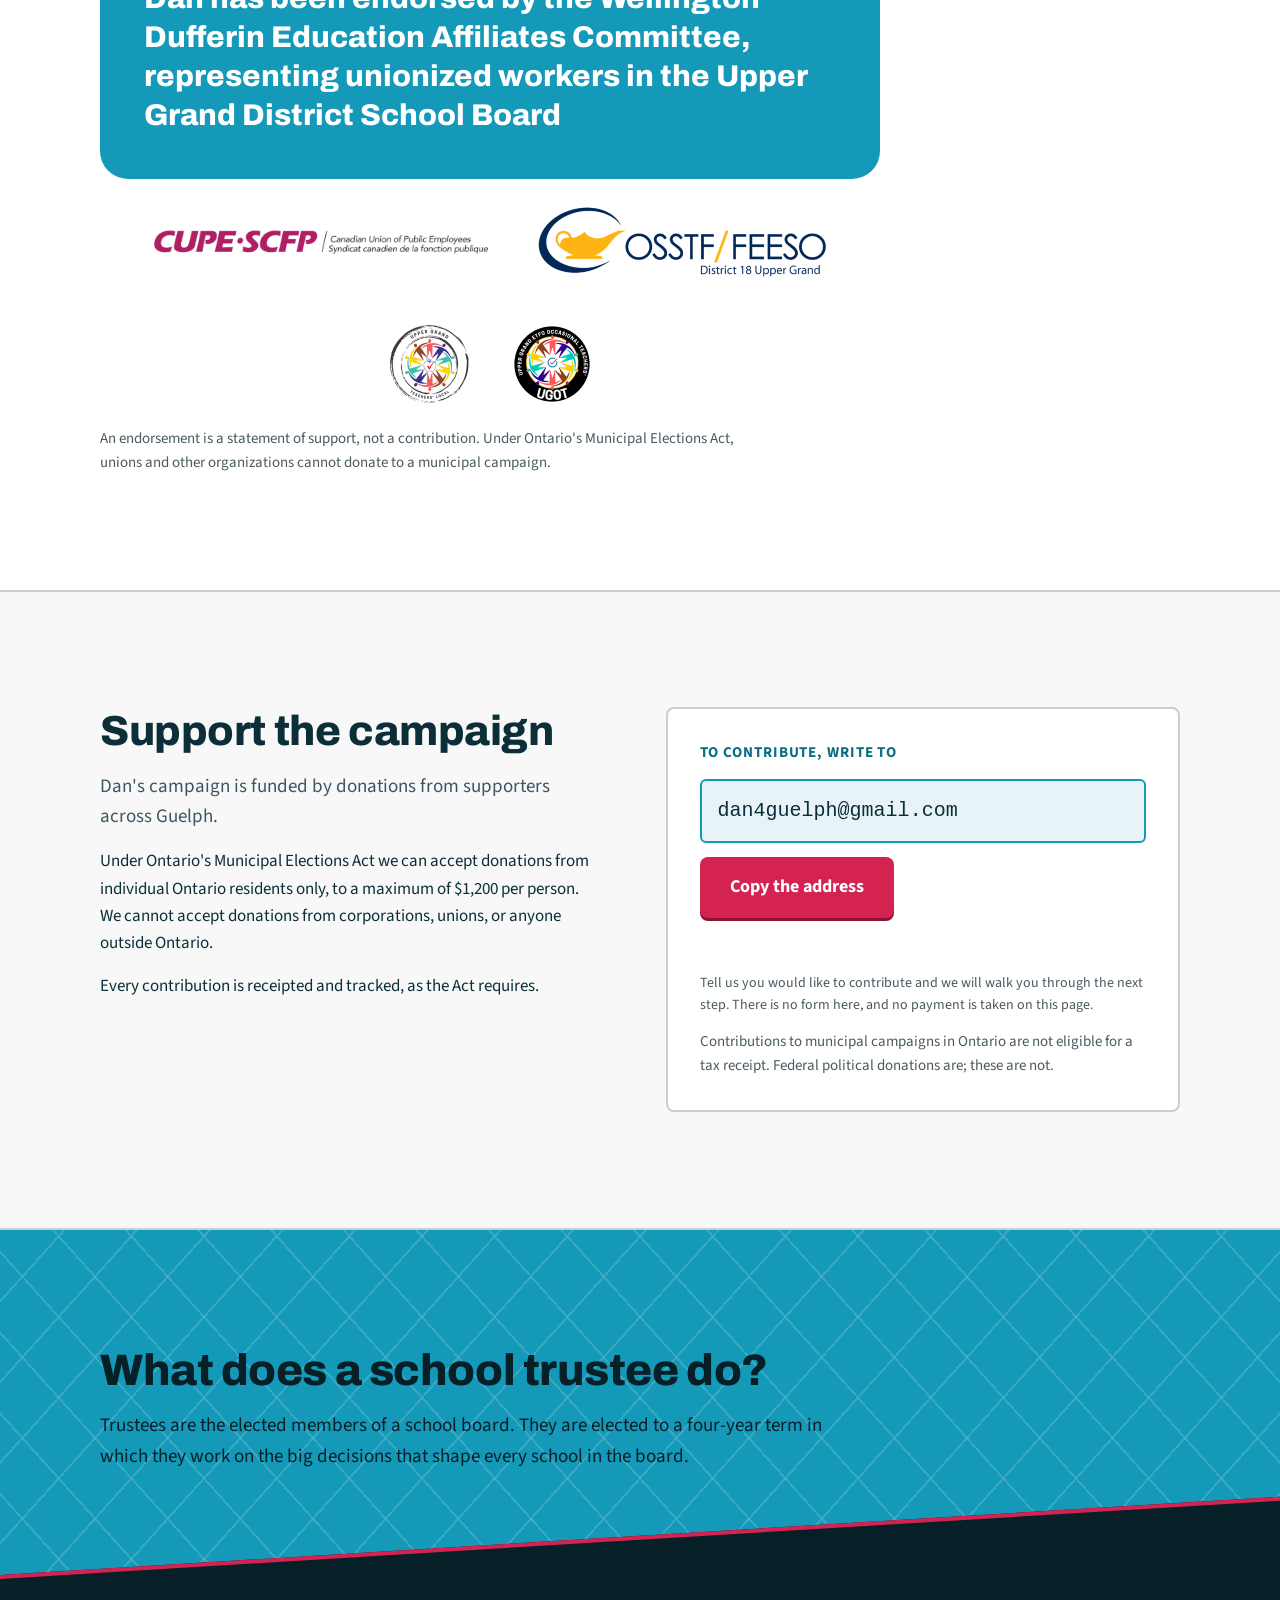
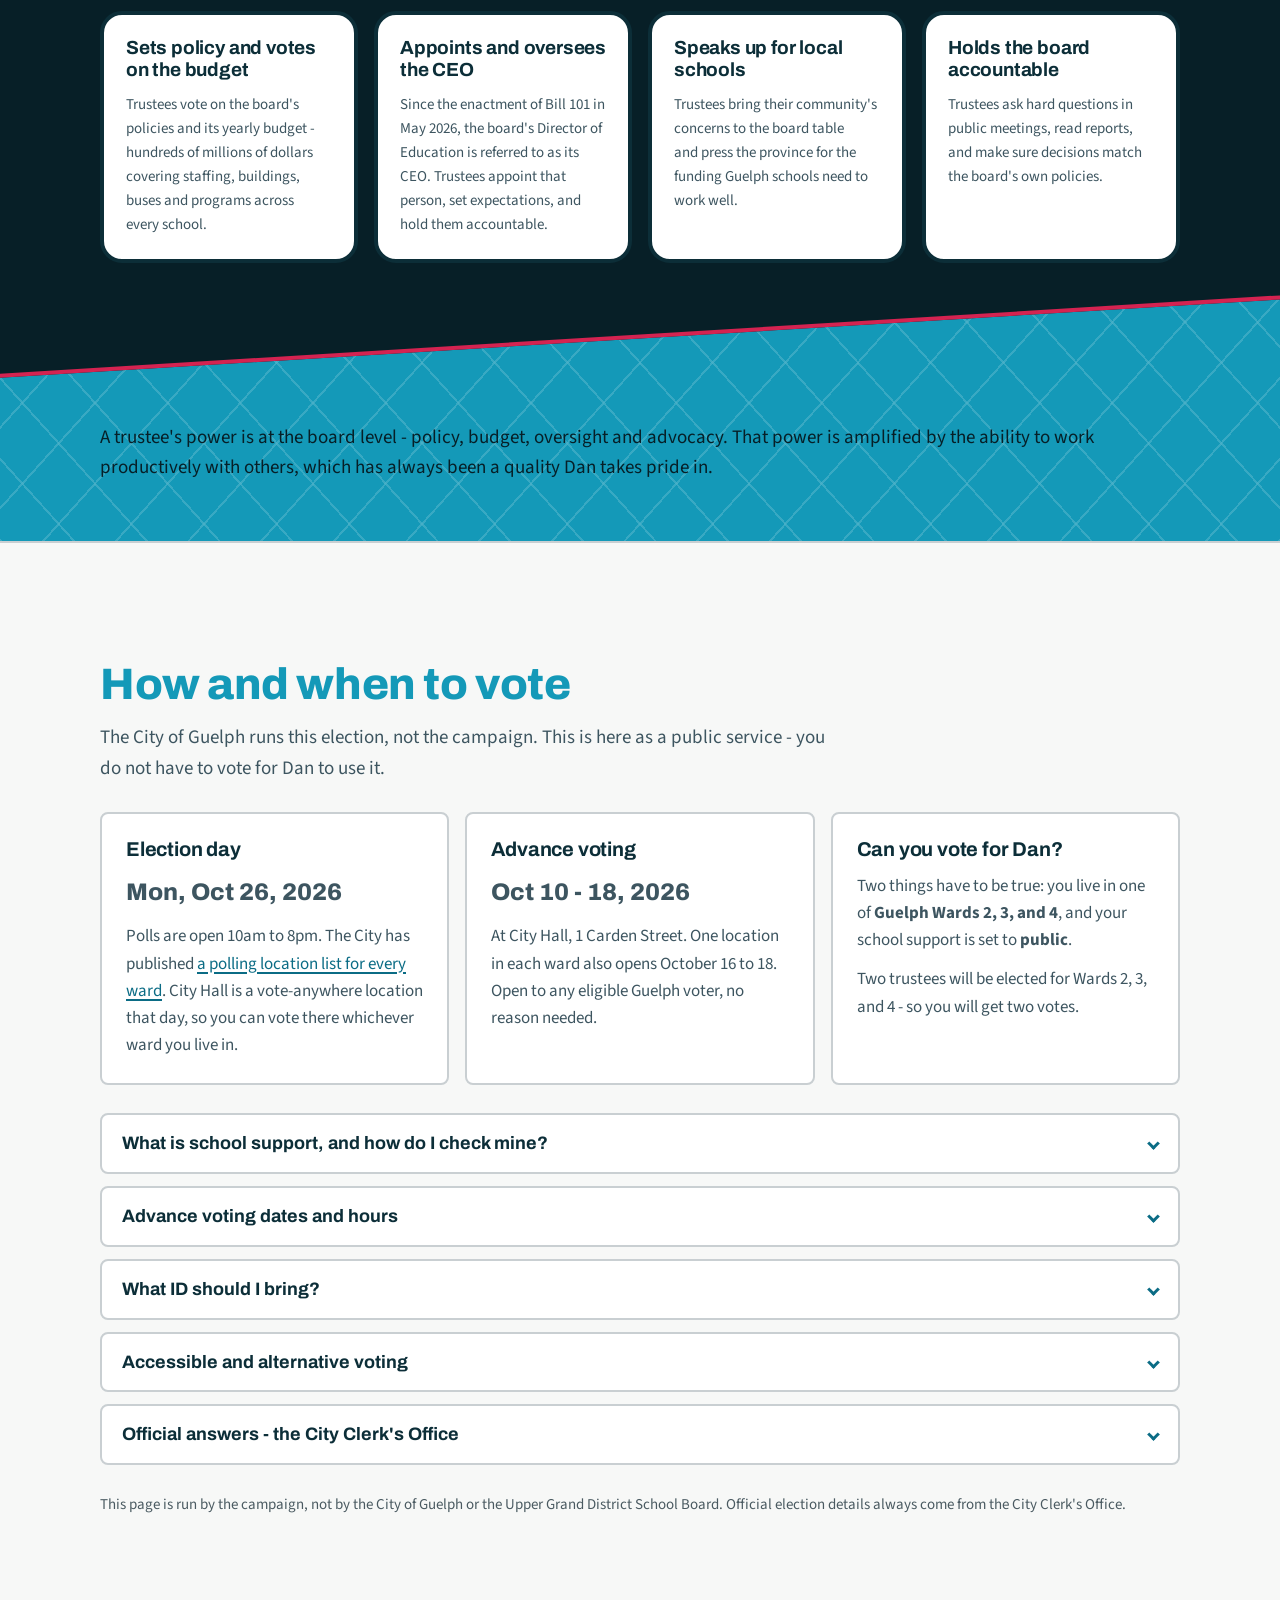
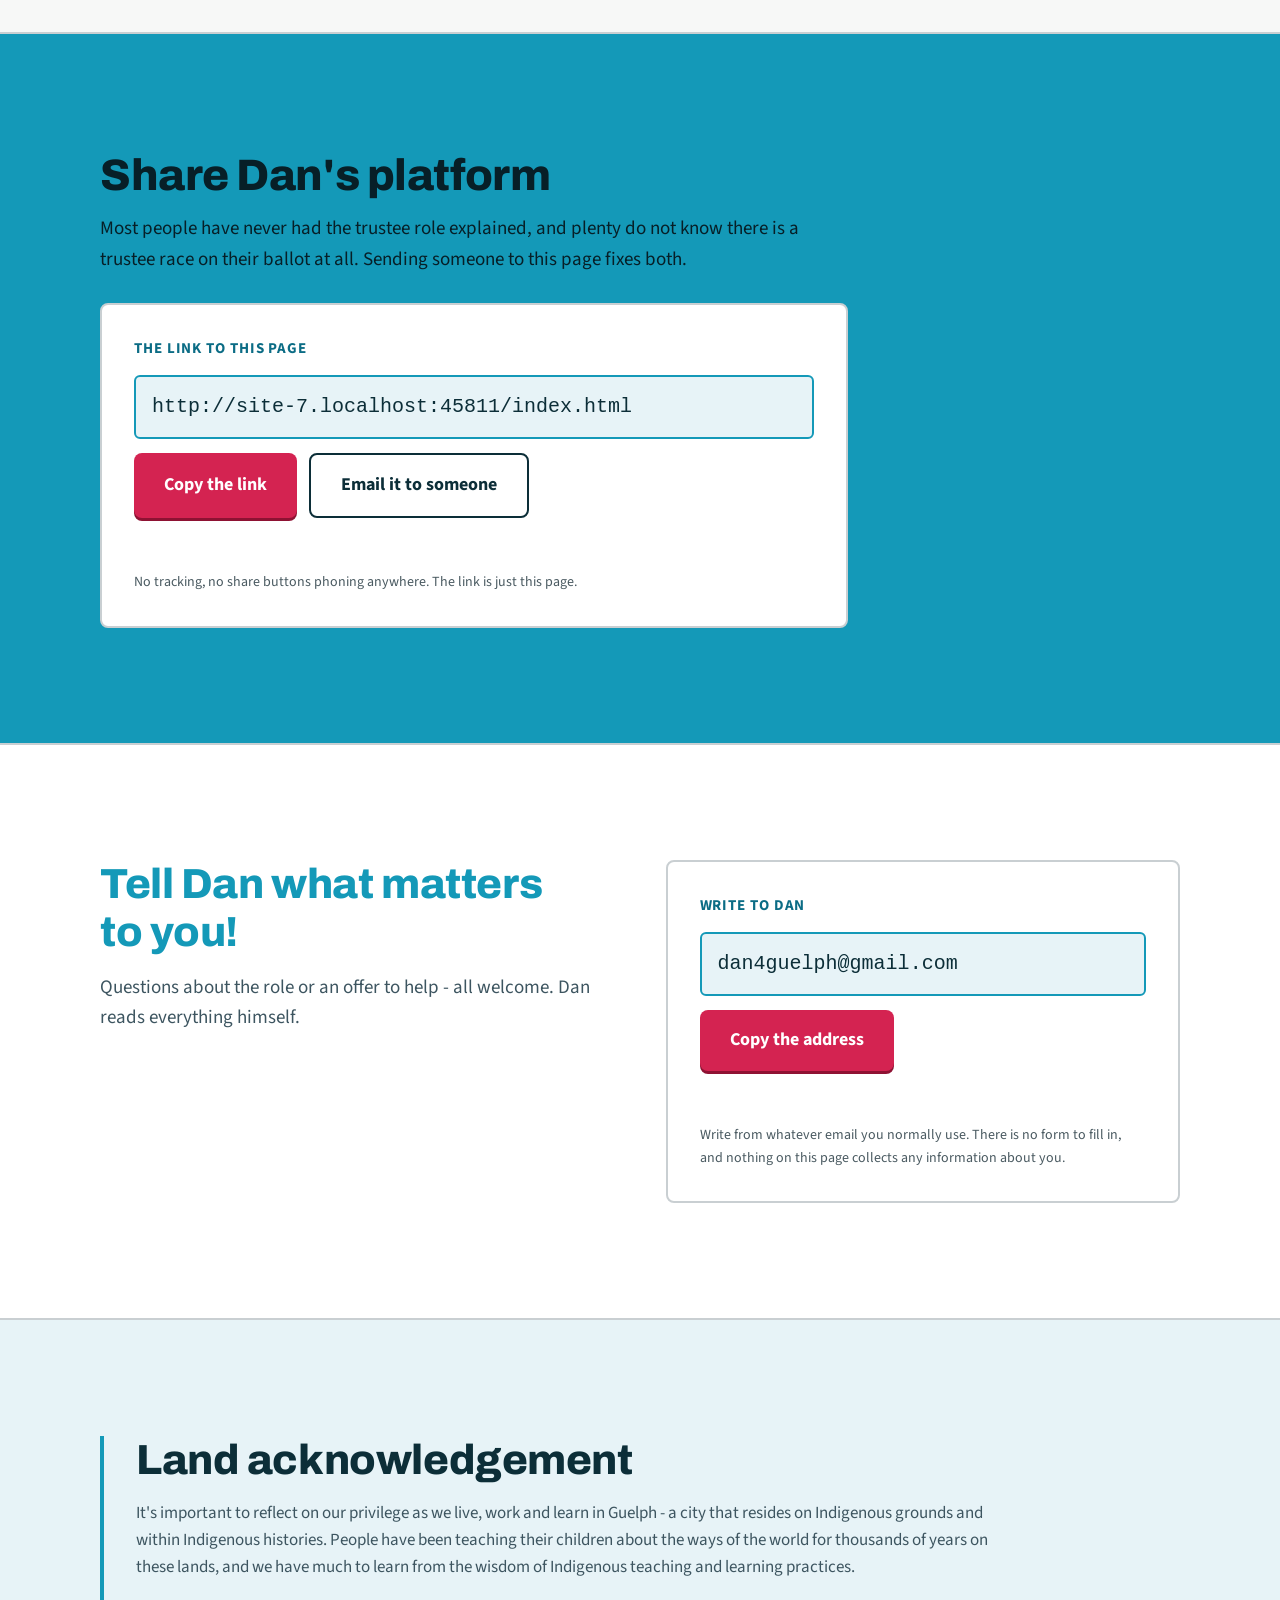
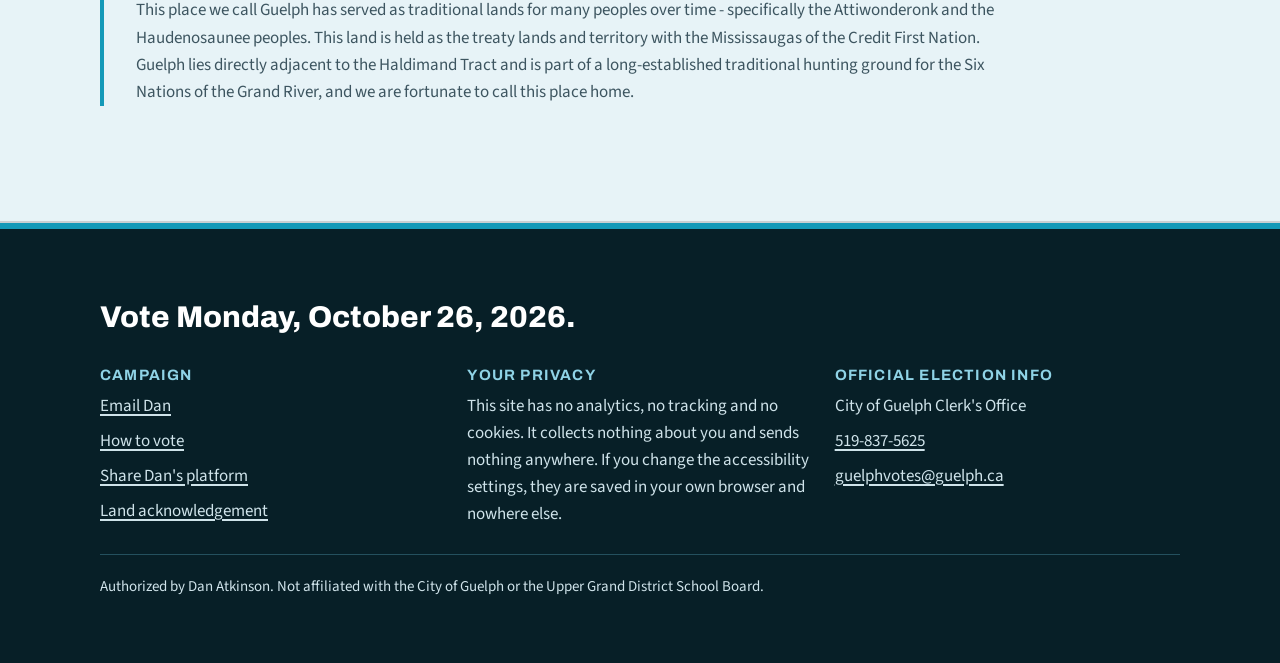
==== commit dc1549b4: "Serial comma after "disabled" in the safe-schools inclusion list" ====
--- a/index.html
+++ b/index.html
@@ -169,7 +169,7 @@
           <h3>Safe, inclusive schools</h3>
           <p class="pillar-lead">Every student should be able to walk into our schools as themselves.</p>
           <div class="pillar-body">
-            <p>All students - including all Indigenous, Black, 2SLGBTQIA+, disabled and newcomer students - should be safe and welcome in every Guelph school. The board's <a href="https://www.ugdsb.ca/page/human-rights-tracker" target="_blank" rel="noopener noreferrer">Human Rights Review<span class="sr-only"> (opens in a new tab)</span></a> made fourteen recommendations this spring, and I want them addressed on a published timeline rather than left to drift. Every child has the right to a safe education. Safety comes from meaningful support, and from asking students, staff, and parents how school feels rather than assuming we know.</p>
+            <p>All students - including all Indigenous, Black, 2SLGBTQIA+, disabled, and newcomer students - should be safe and welcome in every Guelph school. The board's <a href="https://www.ugdsb.ca/page/human-rights-tracker" target="_blank" rel="noopener noreferrer">Human Rights Review<span class="sr-only"> (opens in a new tab)</span></a> made fourteen recommendations this spring, and I want them addressed on a published timeline rather than left to drift. Every child has the right to a safe education. Safety comes from meaningful support, and from asking students, staff, and parents how school feels rather than assuming we know.</p>
           </div>
         </li>
         <li class="pillar">
